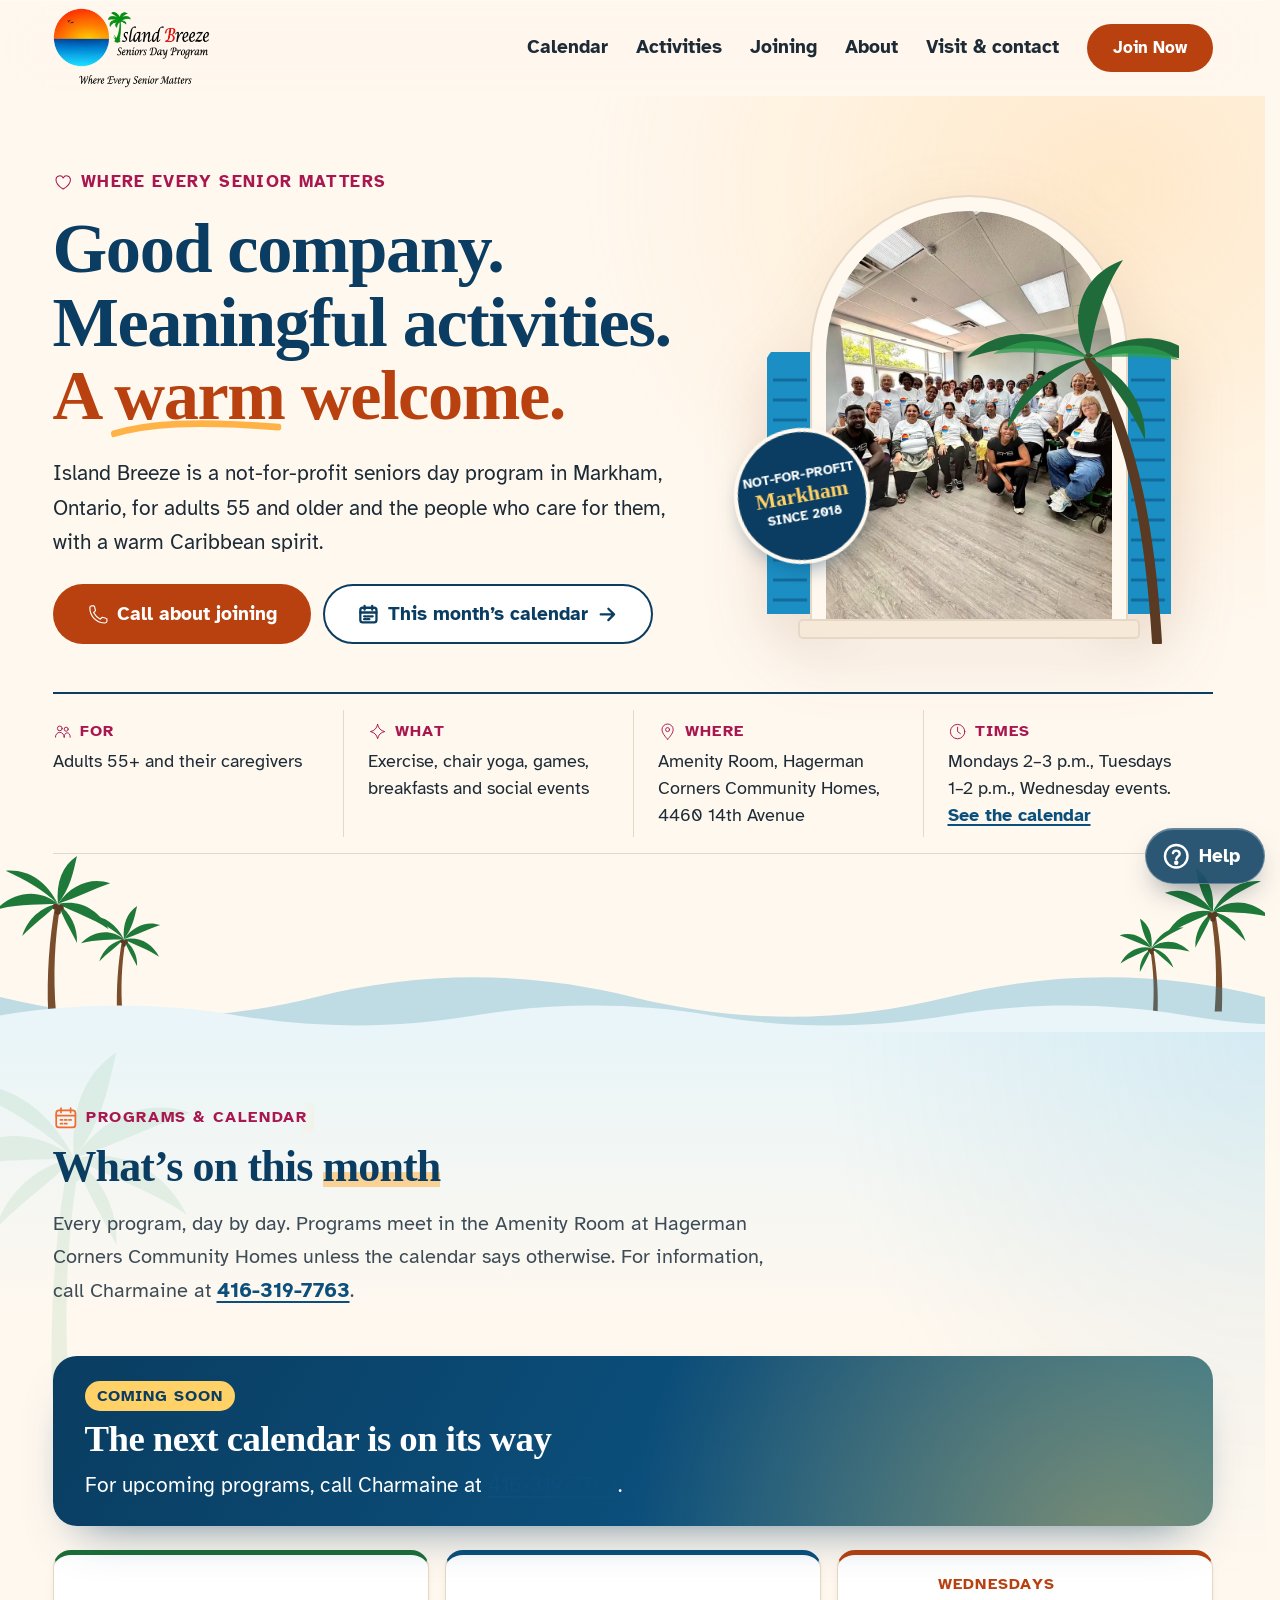
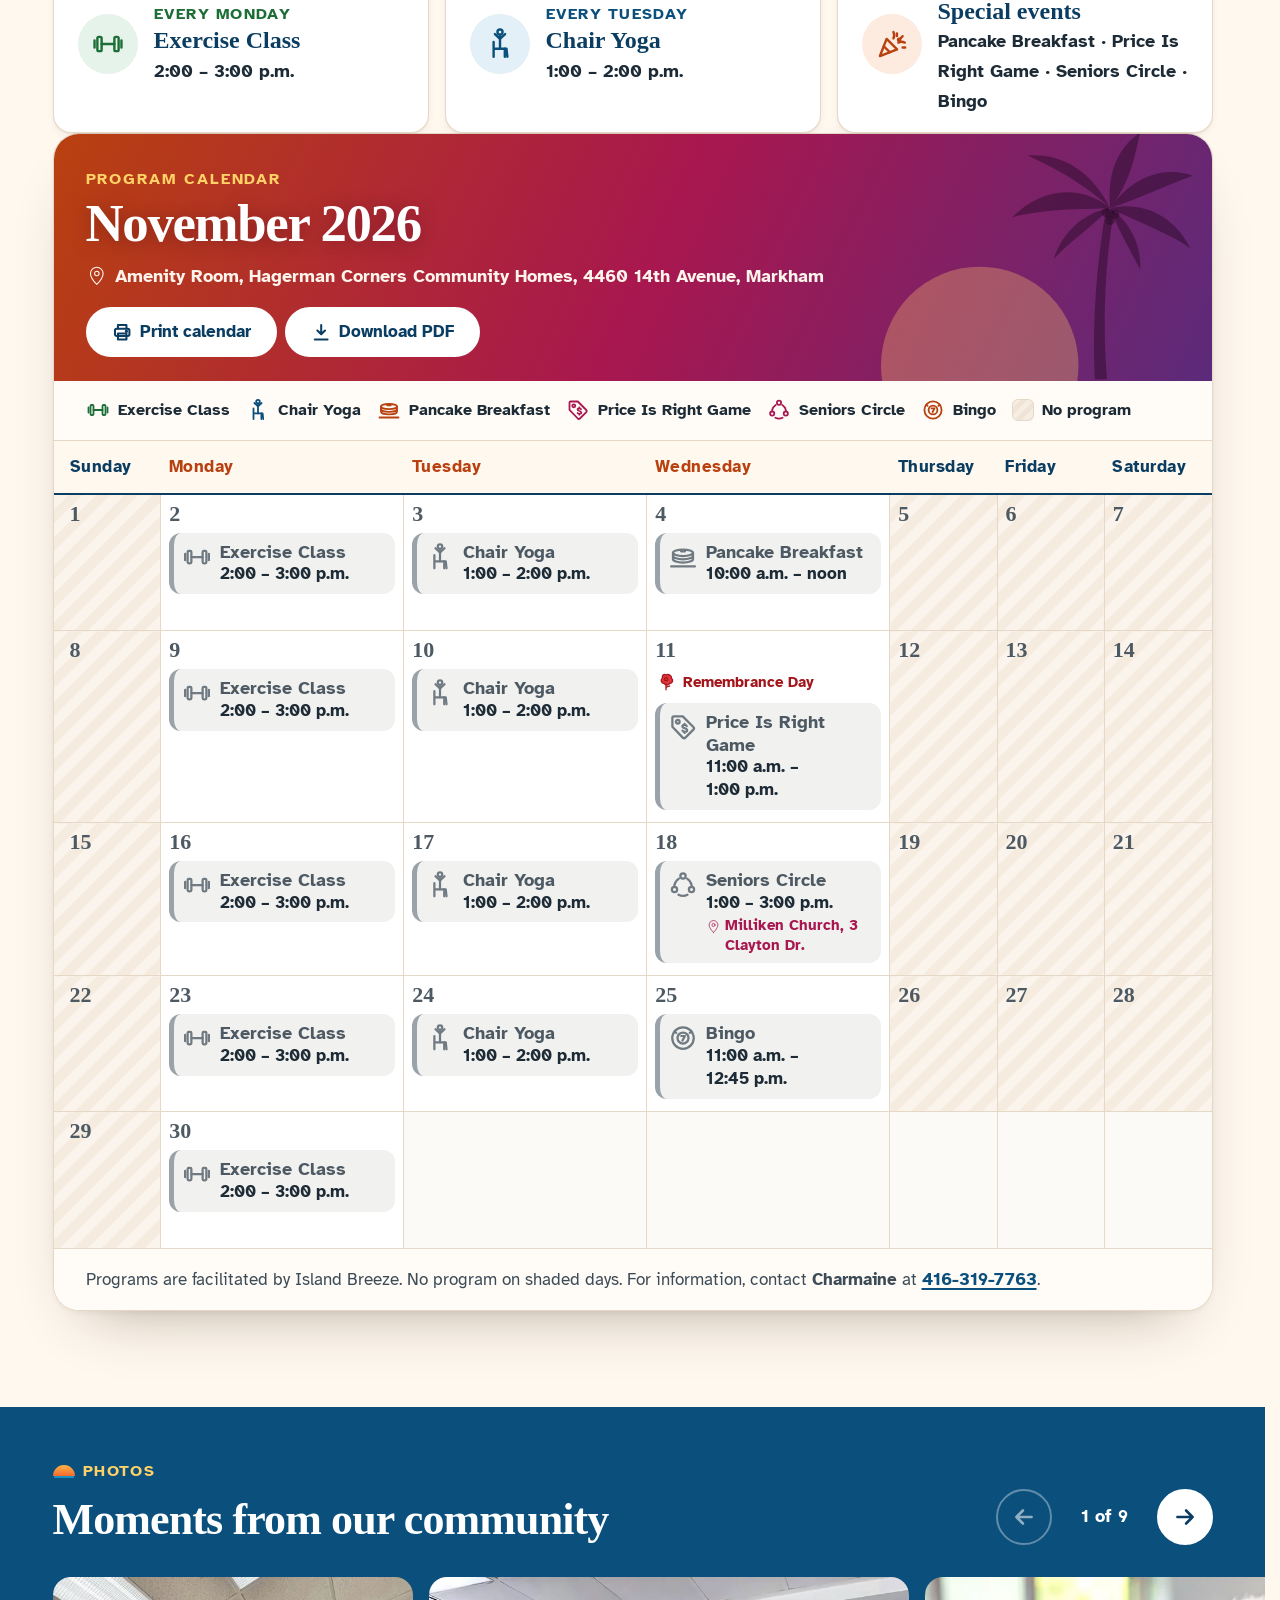
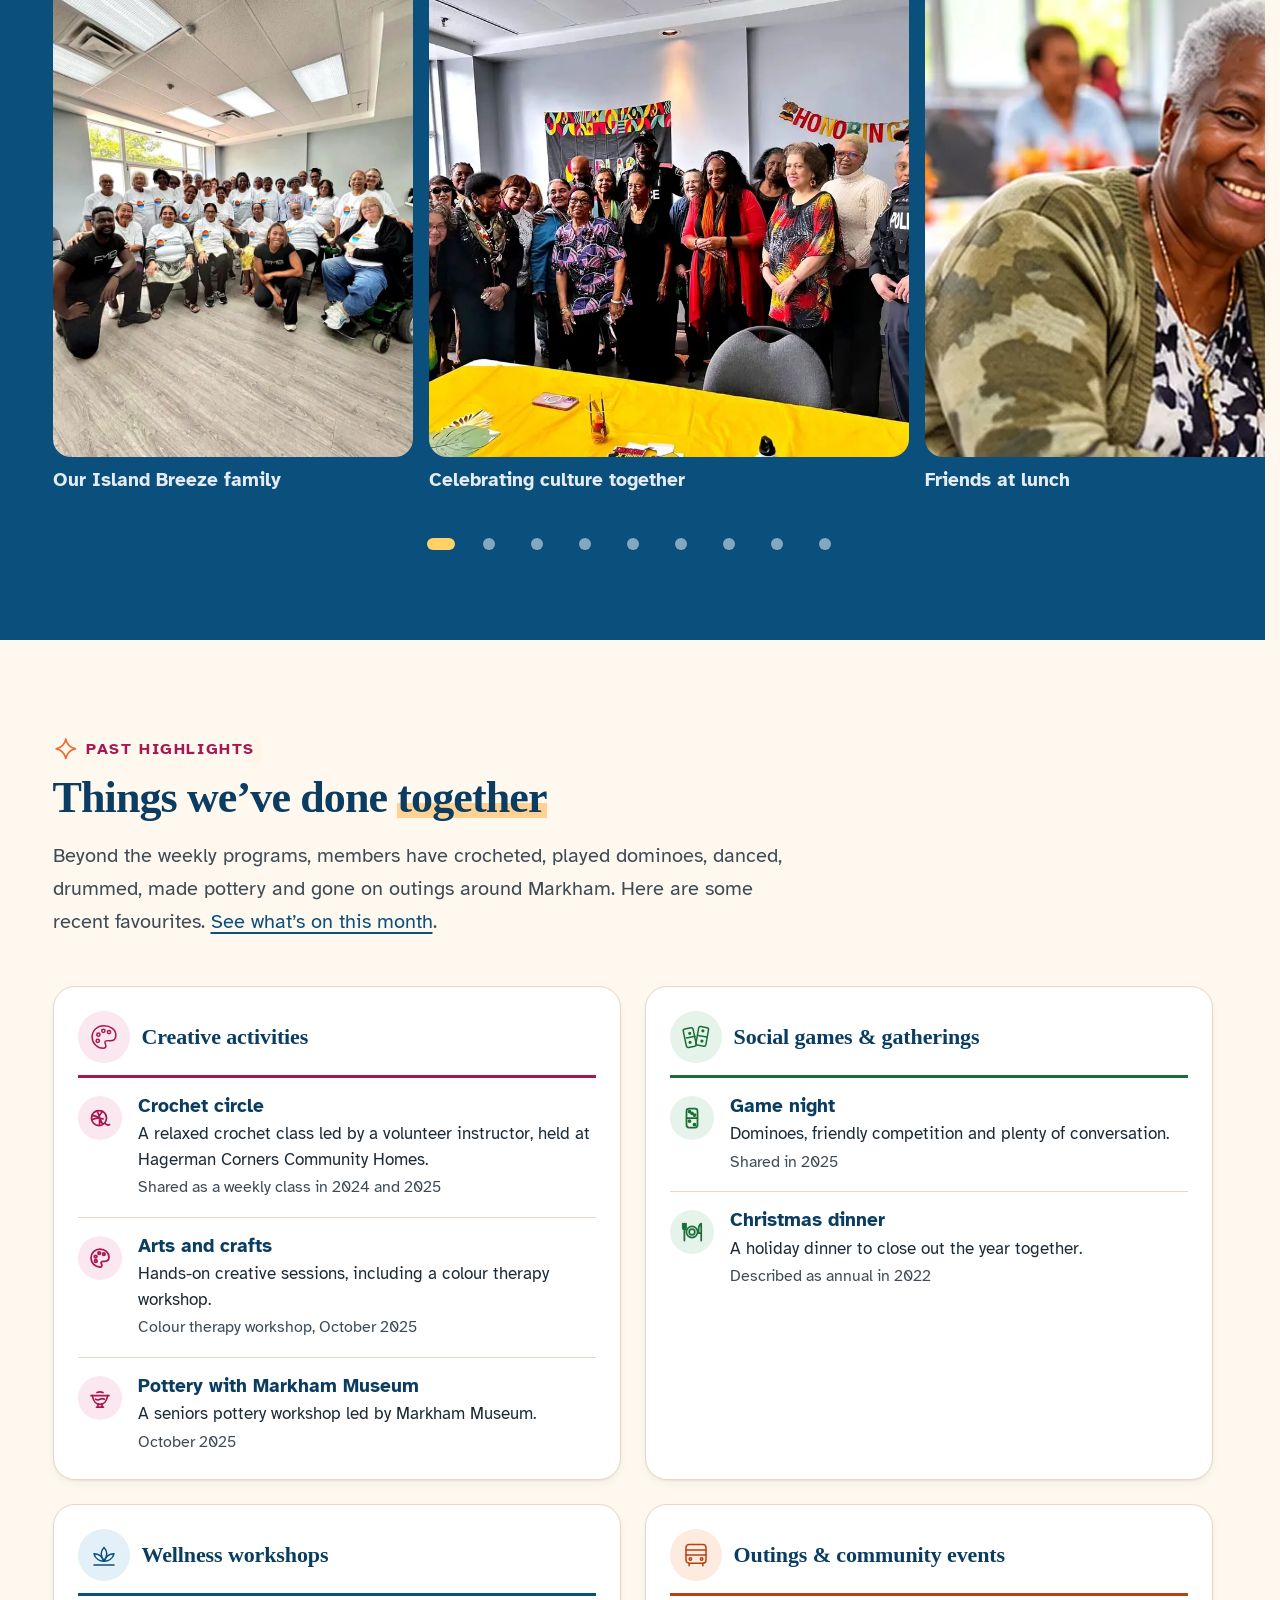
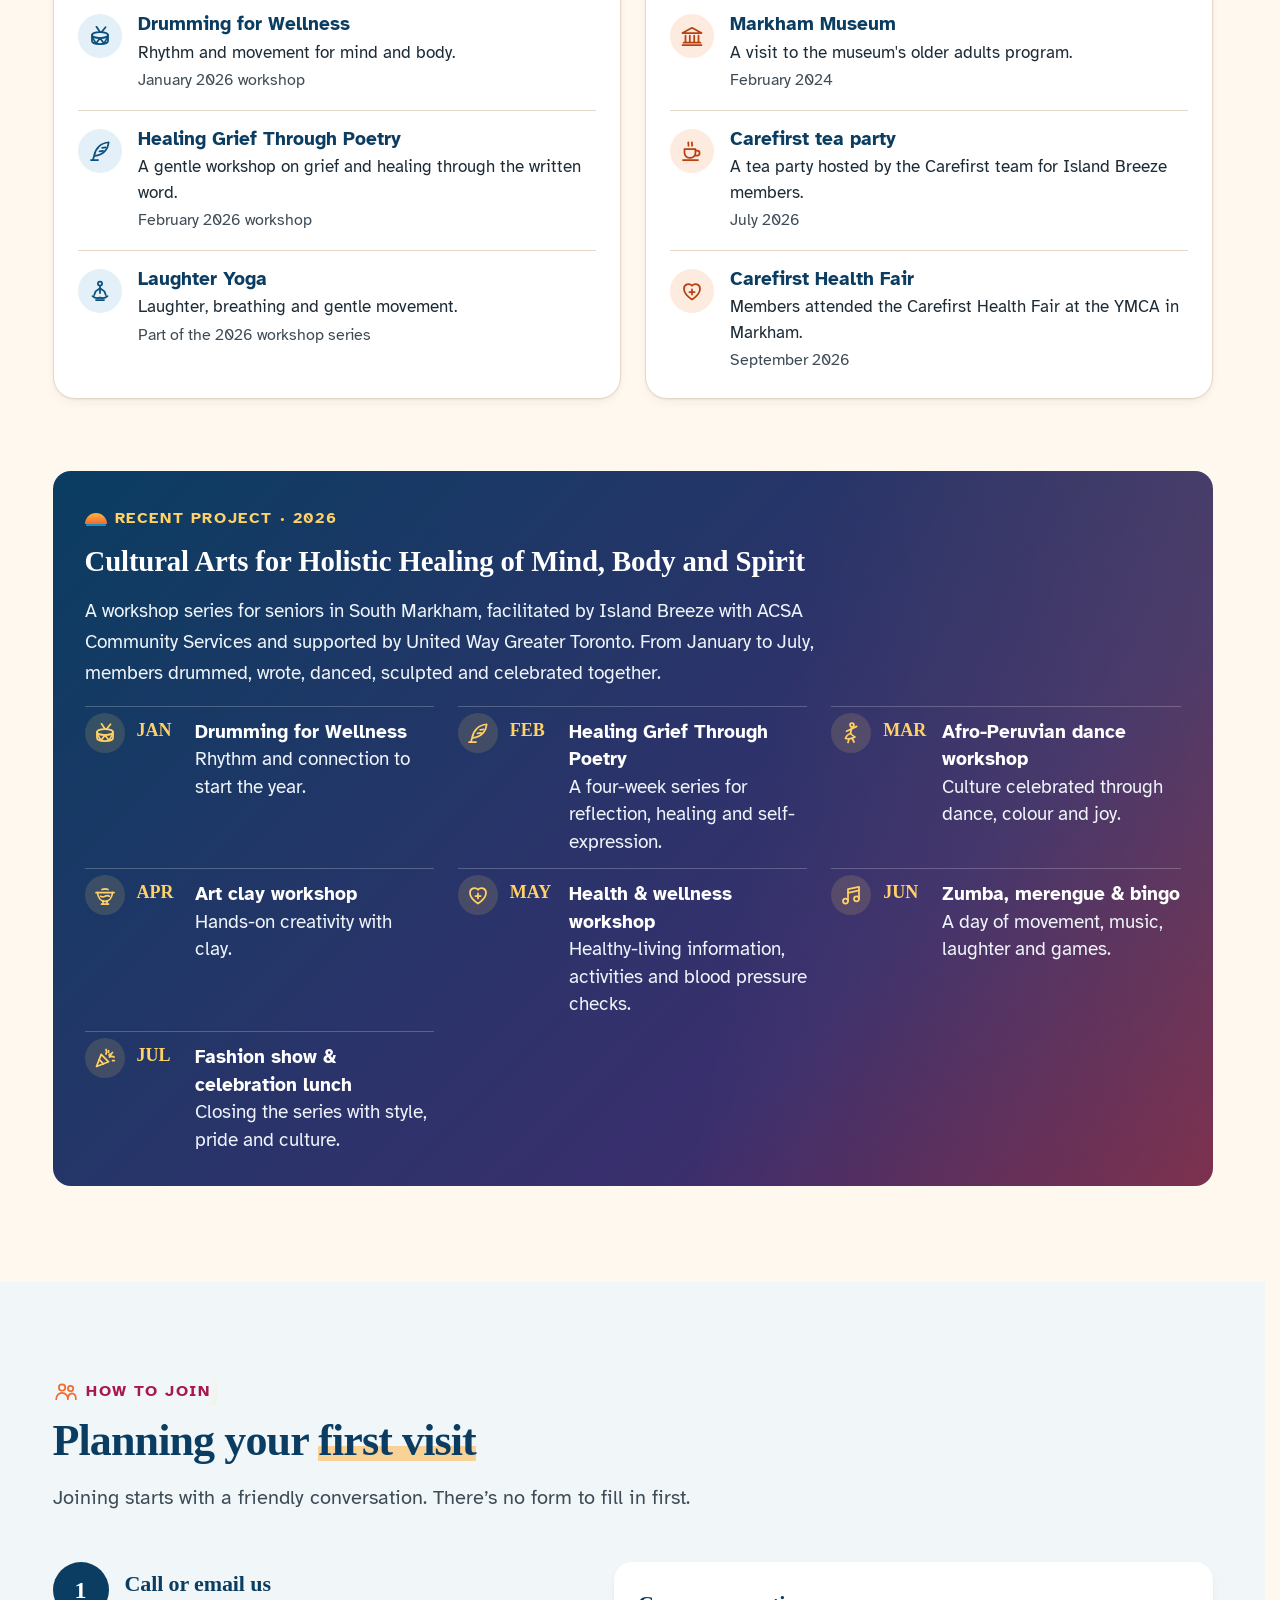
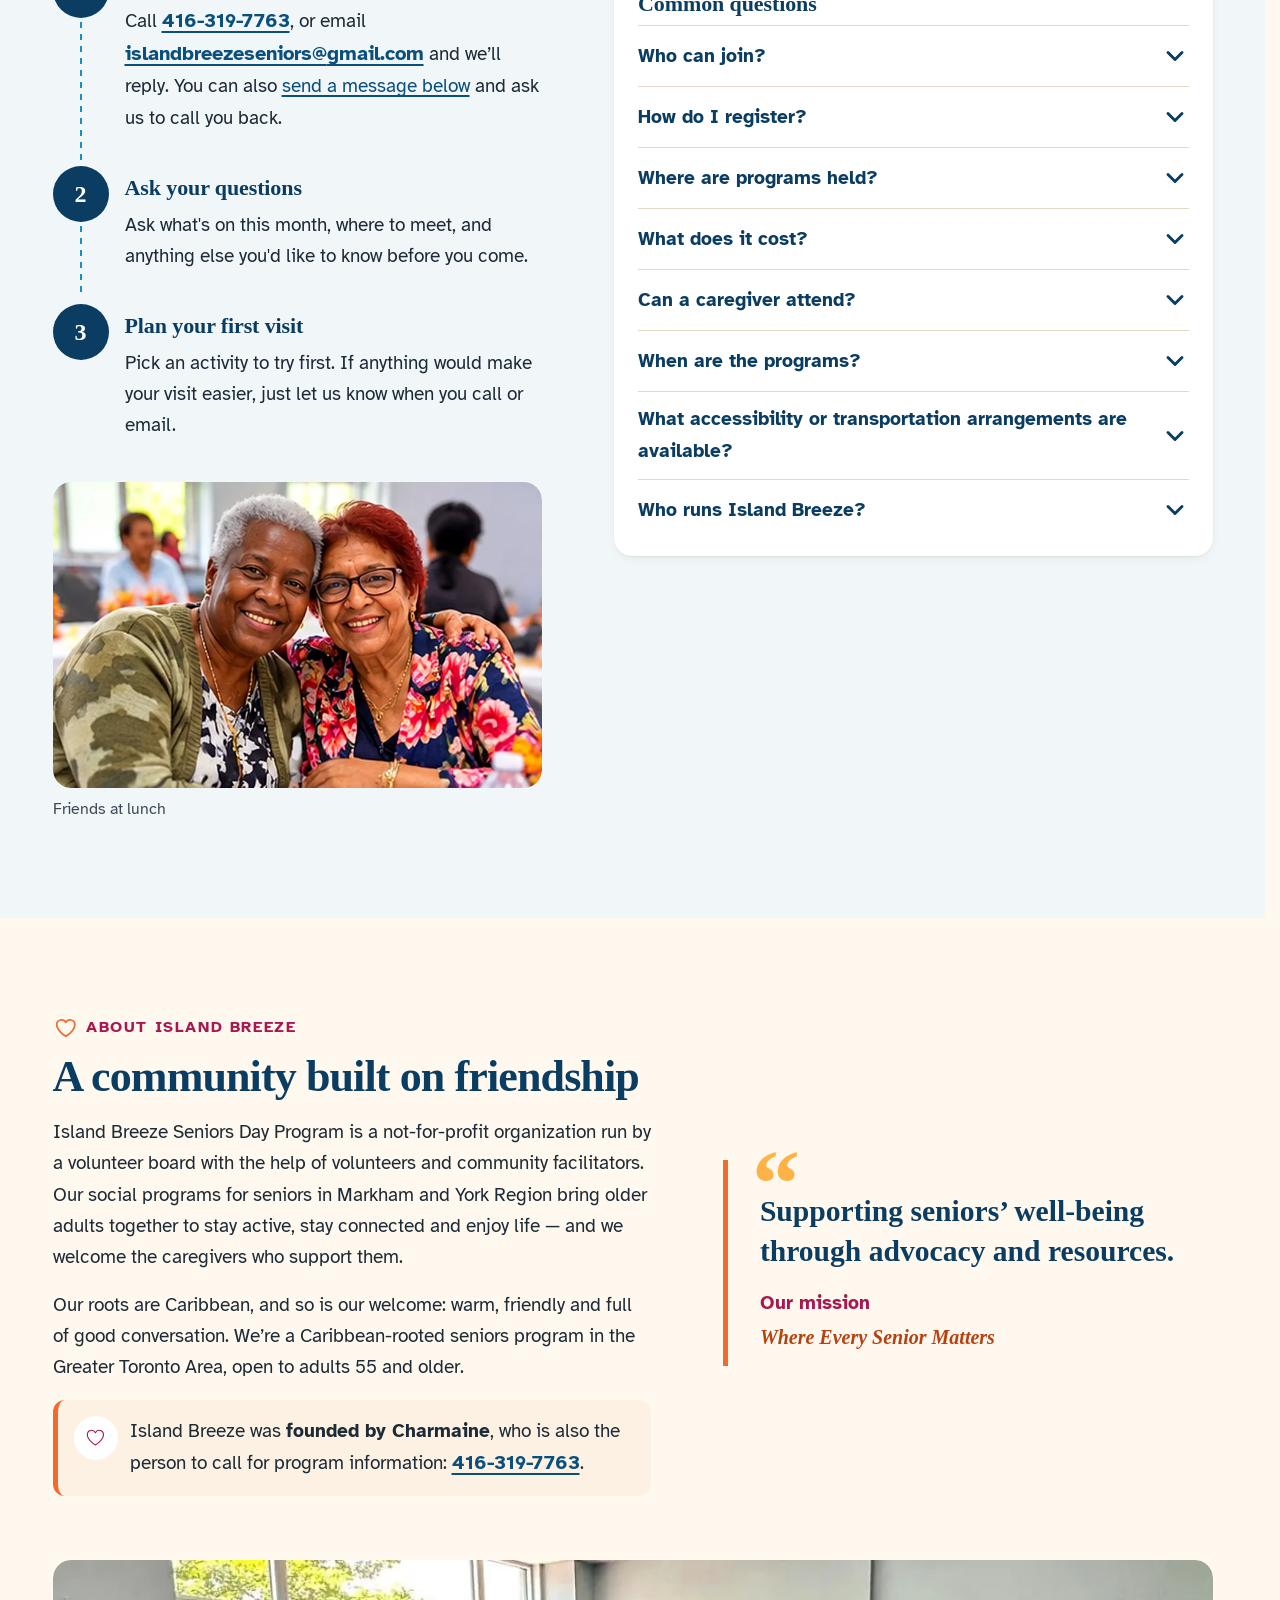
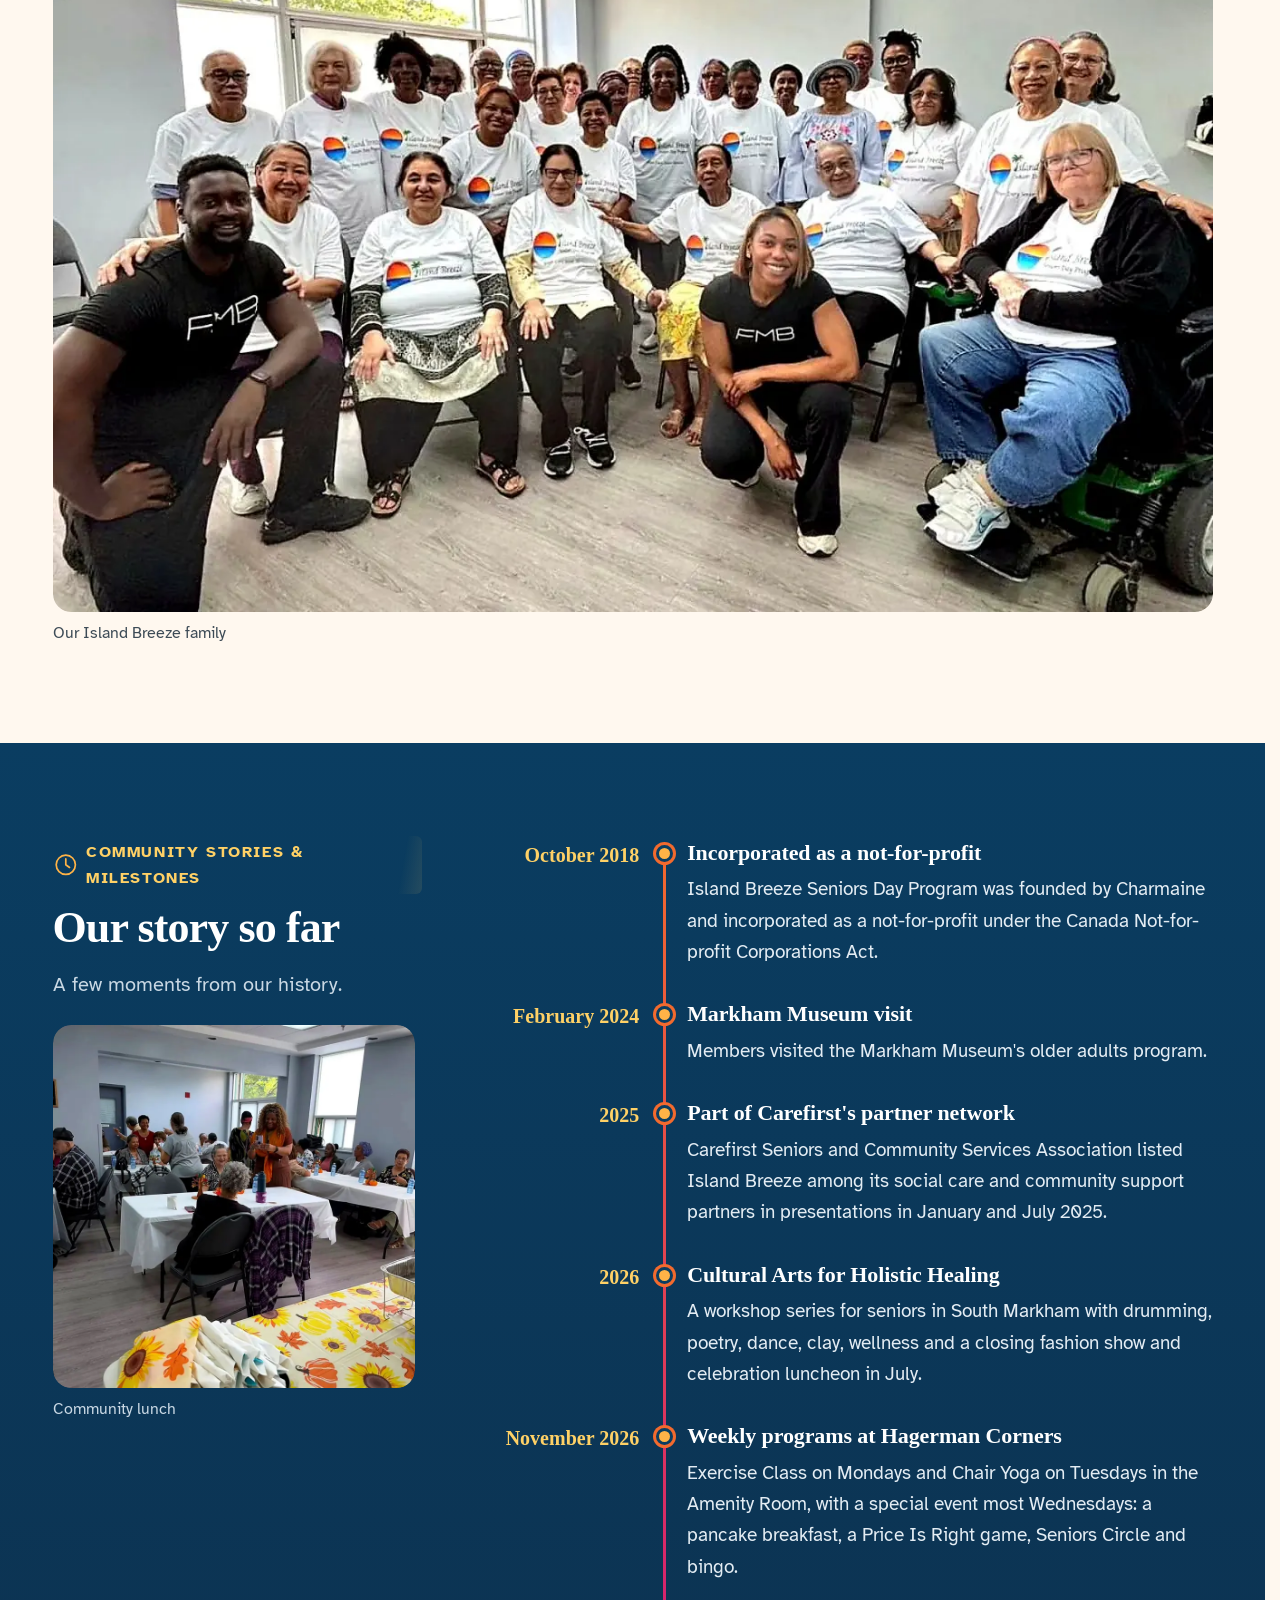
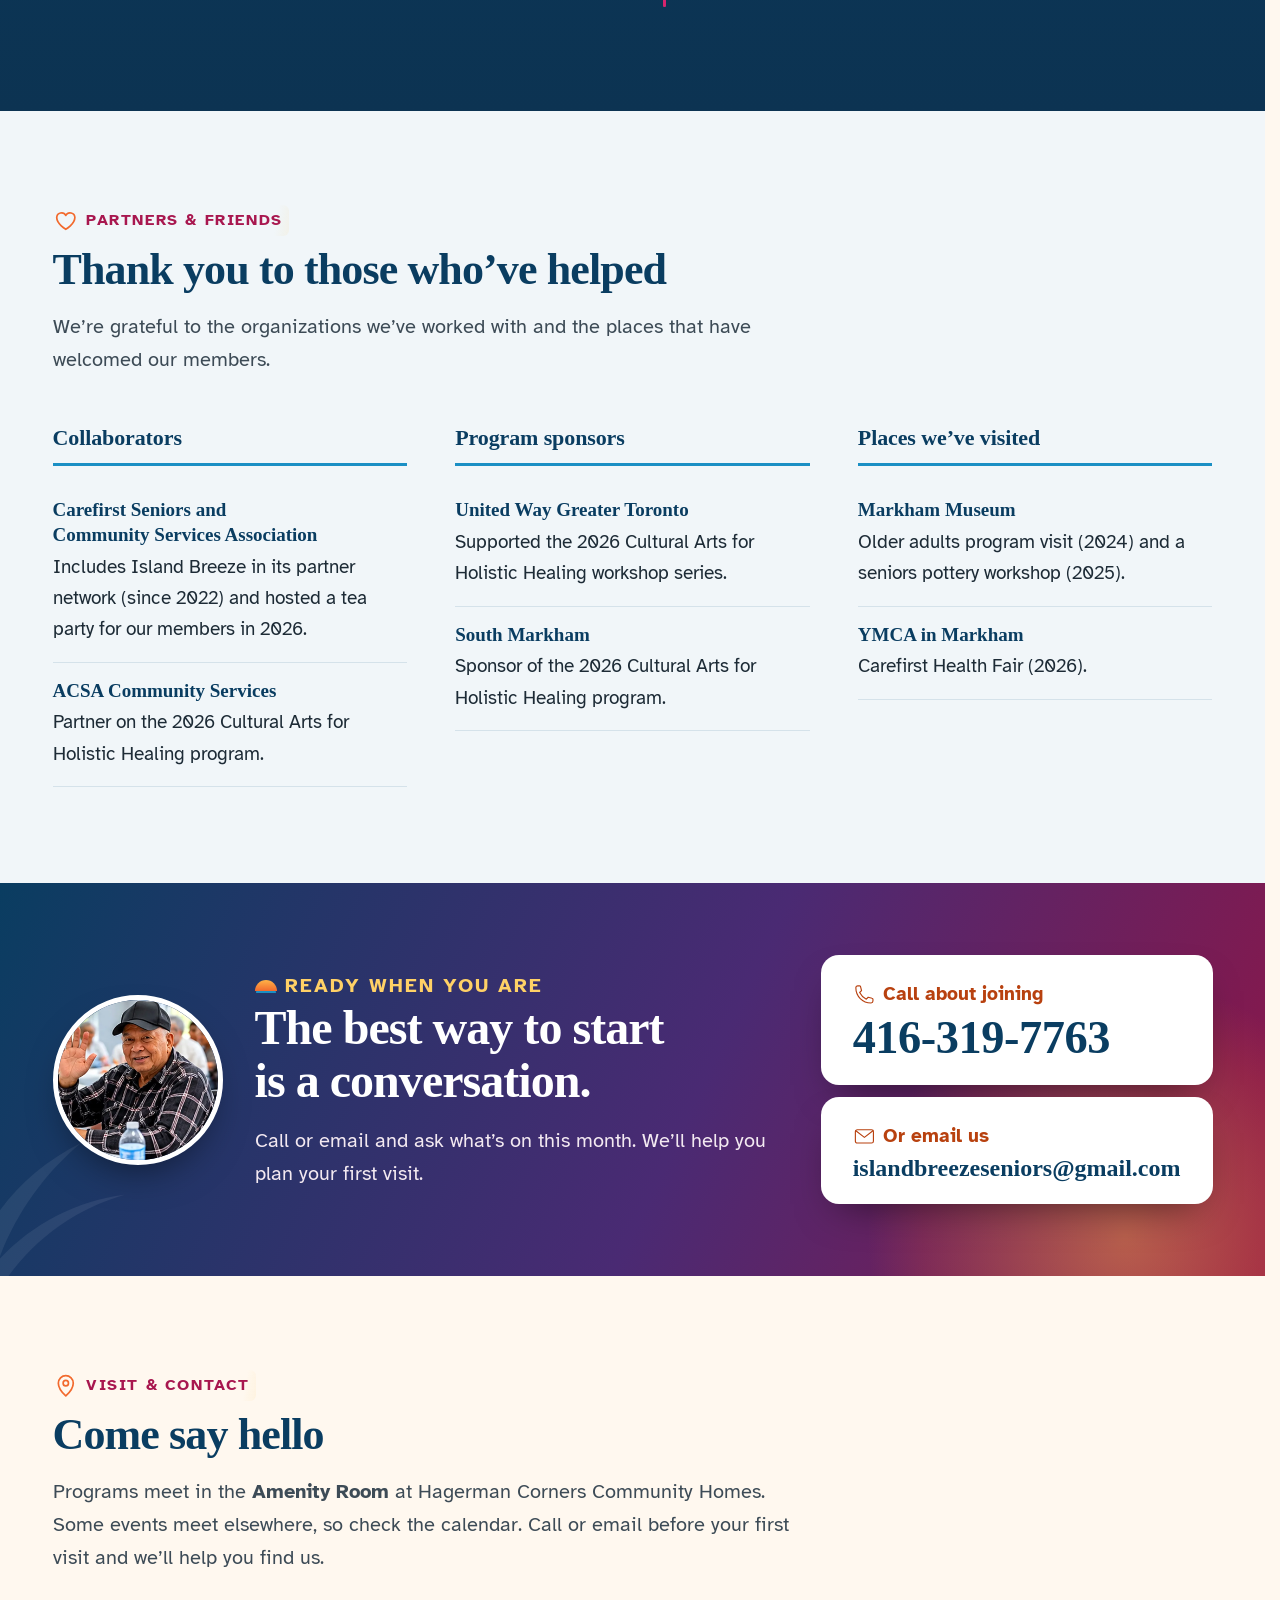
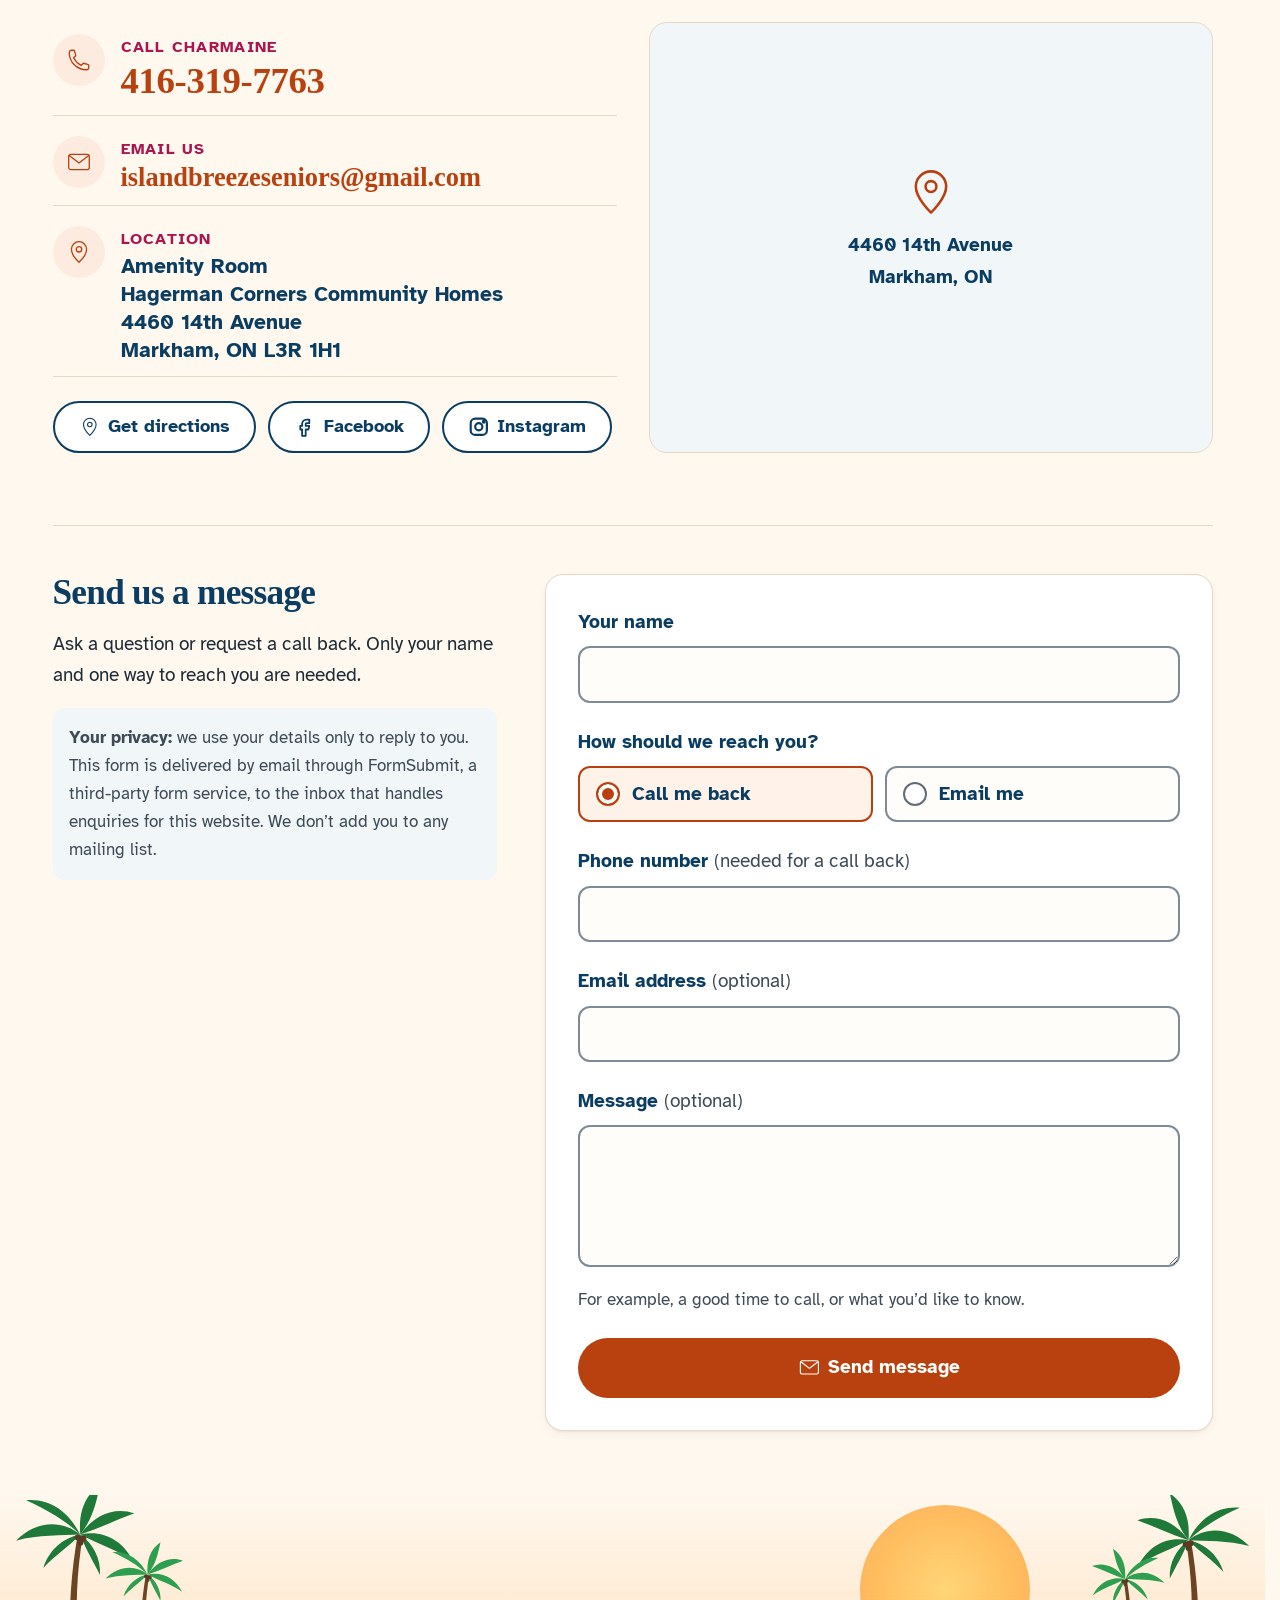
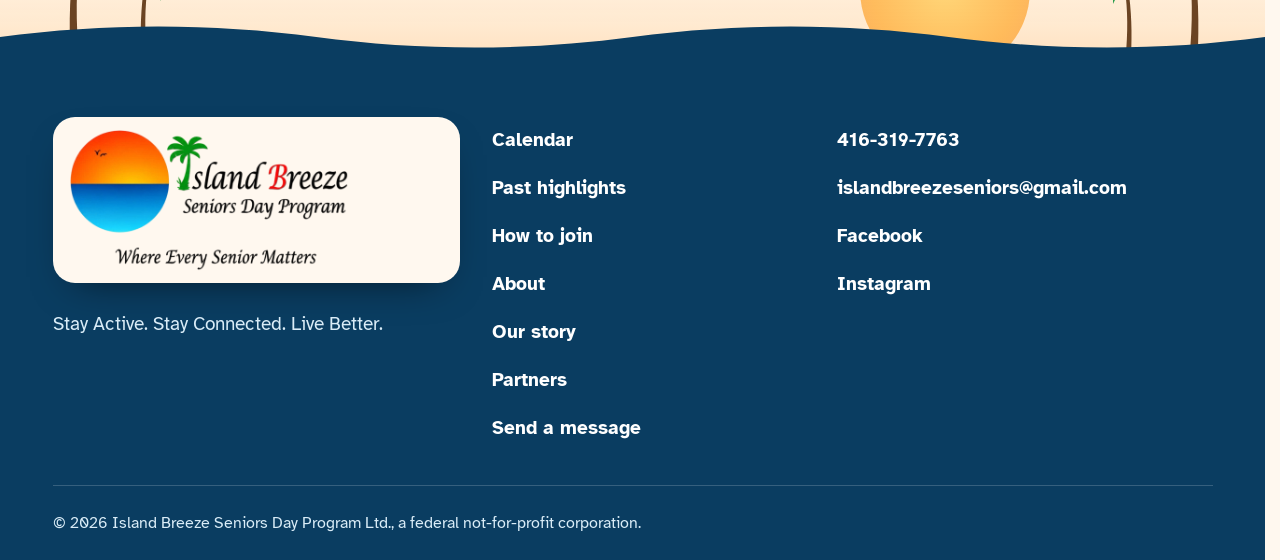
==== public/index.html @ d05e1c4d "Monthly calendar, exact logo, Caribbean palms and a much smarter Help assistant - Logo: use the orga" ====
<!doctype html>
<html lang="en-CA">
<head>
  <meta charset="utf-8">
  <meta name="viewport" content="width=device-width, initial-scale=1">
  <title>Island Breeze Seniors Day Program | Seniors Activities &amp; Calendar, Markham</title>
  <meta name="description" content="Caribbean-rooted, not-for-profit seniors day program in Markham, Ontario. Exercise class, chair yoga, bingo and social events for adults 55+ at Hagerman Corners. See this month&rsquo;s calendar or call 416-319-7763.">
  <meta name="theme-color" content="#0b4f7c">
  <!-- Switch every island-breeze-seniors.pages.dev URL below to https://islandbreezeseniors.ca/ when the domain moves -->
  <link rel="canonical" href="https://island-breeze-seniors.pages.dev/">
  <link rel="icon" href="favicon-32.png" type="image/png" sizes="32x32">
  <link rel="icon" href="icon-192.png" type="image/png" sizes="192x192">
  <link rel="apple-touch-icon" href="apple-touch-icon.png">
  <meta property="og:type" content="website">
  <meta property="og:site_name" content="Island Breeze Seniors Day Program">
  <meta property="og:locale" content="en_CA">
  <meta property="og:url" content="https://island-breeze-seniors.pages.dev/">
  <meta property="og:title" content="Island Breeze Seniors Day Program — Where Every Senior Matters">
  <meta property="og:description" content="Good company, meaningful activities and a warm Caribbean welcome for adults 55+ in Markham, Ontario. Exercise class, chair yoga, bingo and more every month.">
  <meta property="og:image" content="https://island-breeze-seniors.pages.dev/img/og-image.jpg">
  <meta property="og:image:width" content="1200">
  <meta property="og:image:height" content="630">
  <meta property="og:image:alt" content="Island Breeze members in a group photo beside the words Good company, meaningful activities, a warm welcome.">
  <meta name="twitter:card" content="summary_large_image">
  <meta name="twitter:title" content="Island Breeze Seniors Day Program — Where Every Senior Matters">
  <meta name="twitter:description" content="Good company, meaningful activities and a warm Caribbean welcome for adults 55+ in Markham, Ontario. Exercise class, chair yoga, bingo and more every month.">
  <meta name="twitter:image" content="https://island-breeze-seniors.pages.dev/img/og-image.jpg">
  <meta name="twitter:image:alt" content="Island Breeze members in a group photo beside the words Good company, meaningful activities, a warm welcome.">
  <script type="application/ld+json">
  {
    "@context": "https://schema.org",
    "@type": "NGO",
    "@id": "https://island-breeze-seniors.pages.dev/#org",
    "name": "Island Breeze Seniors Day Program",
    "legalName": "Island Breeze Seniors Day Program Ltd.",
    "slogan": "Where Every Senior Matters",
    "description": "A not-for-profit seniors day program in Markham, Ontario, offering creative, social and wellness activities and outings for adults 55 and older and their caregivers.",
    "url": "https://island-breeze-seniors.pages.dev/",
    "logo": "https://island-breeze-seniors.pages.dev/logo.png",
    "image": "https://island-breeze-seniors.pages.dev/img/og-image.jpg",
    "foundingDate": "2018-10-29",
    "founder": { "@type": "Person", "name": "Charmaine", "jobTitle": "Founder" },
    "telephone": "+1-416-319-7763",
    "email": "islandbreezeseniors@gmail.com",
    "address": {
      "@type": "PostalAddress",
      "streetAddress": "4460 14th Avenue",
      "addressLocality": "Markham",
      "addressRegion": "ON",
      "postalCode": "L3R 1H1",
      "addressCountry": "CA"
    },
    "geo": { "@type": "GeoCoordinates", "latitude": 43.8431, "longitude": -79.3071 },
    "location": { "@type": "Place", "name": "Amenity Room, Hagerman Corners Community Homes", "address": { "@type": "PostalAddress", "streetAddress": "4460 14th Avenue", "addressLocality": "Markham", "addressRegion": "ON", "addressCountry": "CA" } },
    "contactPoint": { "@type": "ContactPoint", "contactType": "Program information", "name": "Charmaine", "telephone": "+1-416-319-7763", "email": "islandbreezeseniors@gmail.com", "areaServed": "CA", "availableLanguage": "English" },
    "knowsAbout": ["Seniors programs", "Chair yoga", "Exercise classes for older adults", "Caribbean culture", "Social activities for seniors"],
    "areaServed": [
      { "@type": "City", "name": "Markham", "containedInPlace": { "@type": "AdministrativeArea", "name": "York Region" } },
      { "@type": "AdministrativeArea", "name": "York Region" }
    ],
    "sameAs": [
      "https://www.facebook.com/Islandbreezeseniors/",
      "https://www.instagram.com/islandbreezeseniors55/"
    ]
  }
  </script>
  <!-- @content:faq-schema -->
  <script type="application/ld+json">
  {
    "@context": "https://schema.org",
    "@type": "FAQPage",
    "mainEntity": [
      {
        "@type": "Question",
        "name": "Who can join?",
        "acceptedAnswer": {
          "@type": "Answer",
          "text": "Island Breeze describes its programs as serving adults aged 55 and older in Markham. If you're not sure whether a program is right for you or someone you care for, call 416-319-7763 or email islandbreezeseniors@gmail.com."
        }
      },
      {
        "@type": "Question",
        "name": "How do I register?",
        "acceptedAnswer": {
          "@type": "Answer",
          "text": "Call 416-319-7763 or email islandbreezeseniors@gmail.com and we'll talk you through it. You can also send us a message below and ask for a call back."
        }
      },
      {
        "@type": "Question",
        "name": "Where are programs held?",
        "acceptedAnswer": {
          "@type": "Answer",
          "text": "In the Amenity Room at Hagerman Corners Community Homes, 4460 14th Avenue, Markham. Some events meet elsewhere (for example, Seniors Circle on November 18 is at Milliken Church, 3 Clayton Drive), and the calendar always shows the location. Get directions (opens Google Maps in a new tab)."
        }
      },
      {
        "@type": "Question",
        "name": "What does it cost?",
        "acceptedAnswer": {
          "@type": "Answer",
          "text": "Costs can vary by activity. Call 416-319-7763 or email islandbreezeseniors@gmail.com to ask about the activity you're interested in."
        }
      },
      {
        "@type": "Question",
        "name": "Can a caregiver attend?",
        "acceptedAnswer": {
          "@type": "Answer",
          "text": "Our mission includes older adults and their caregivers in Markham. Call 416-319-7763 or email islandbreezeseniors@gmail.com to talk about coming together, so we can plan the visit with you."
        }
      },
      {
        "@type": "Question",
        "name": "When are the programs?",
        "acceptedAnswer": {
          "@type": "Answer",
          "text": "In November: Exercise Class every Monday (2–3 p.m.) and Chair Yoga every Tuesday (1–2 p.m.), plus a special event on Wednesdays. Every date and time is in this month’s calendar. Questions? Call Charmaine at 416-319-7763."
        }
      },
      {
        "@type": "Question",
        "name": "What accessibility or transportation arrangements are available?",
        "acceptedAnswer": {
          "@type": "Answer",
          "text": "Please call 416-319-7763 or email islandbreezeseniors@gmail.com before your visit so we can talk through access, mobility needs and how you'll get there."
        }
      },
      {
        "@type": "Question",
        "name": "Who runs Island Breeze?",
        "acceptedAnswer": {
          "@type": "Answer",
          "text": "Island Breeze was founded by Charmaine. It’s a not-for-profit run by a volunteer board, with the help of volunteers and community facilitators. For program information, call Charmaine at 416-319-7763 or email islandbreezeseniors@gmail.com."
        }
      }
    ]
  }
  </script>
  <!-- /@content:faq-schema -->
  <!-- @content:calendar-schema -->
  <script type="application/ld+json">
  {
    "@context": "https://schema.org",
    "@graph": [
      {
        "@type": "Event",
        "name": "Exercise Class — Island Breeze Seniors Day Program",
        "description": "A group exercise class to keep moving together. For adults 55+ in Markham. Contact Charmaine at 416-319-7763.",
        "startDate": "2026-11-02T14:00:00-05:00",
        "endDate": "2026-11-02T15:00:00-05:00",
        "eventStatus": "https://schema.org/EventScheduled",
        "eventAttendanceMode": "https://schema.org/OfflineEventAttendanceMode",
        "location": {
          "@type": "Place",
          "name": "Amenity Room, Hagerman Corners Community Homes",
          "address": {
            "@type": "PostalAddress",
            "streetAddress": "4460 14th Avenue",
            "addressLocality": "Markham",
            "addressRegion": "ON",
            "postalCode": "L3R 1H1",
            "addressCountry": "CA"
          }
        },
        "image": [
          "https://island-breeze-seniors.pages.dev/img/og-image.jpg"
        ],
        "organizer": {
          "@type": "NGO",
          "@id": "https://island-breeze-seniors.pages.dev/#org",
          "name": "Island Breeze Seniors Day Program",
          "url": "https://island-breeze-seniors.pages.dev/"
        },
        "audience": {
          "@type": "PeopleAudience",
          "suggestedMinAge": 55
        },
        "url": "https://island-breeze-seniors.pages.dev/#calendar"
      },
      {
        "@type": "Event",
        "name": "Chair Yoga — Island Breeze Seniors Day Program",
        "description": "Yoga done seated or with the support of a chair. For adults 55+ in Markham. Contact Charmaine at 416-319-7763.",
        "startDate": "2026-11-03T13:00:00-05:00",
        "endDate": "2026-11-03T14:00:00-05:00",
        "eventStatus": "https://schema.org/EventScheduled",
        "eventAttendanceMode": "https://schema.org/OfflineEventAttendanceMode",
        "location": {
          "@type": "Place",
          "name": "Amenity Room, Hagerman Corners Community Homes",
          "address": {
            "@type": "PostalAddress",
            "streetAddress": "4460 14th Avenue",
            "addressLocality": "Markham",
            "addressRegion": "ON",
            "postalCode": "L3R 1H1",
            "addressCountry": "CA"
          }
        },
        "image": [
          "https://island-breeze-seniors.pages.dev/img/og-image.jpg"
        ],
        "organizer": {
          "@type": "NGO",
          "@id": "https://island-breeze-seniors.pages.dev/#org",
          "name": "Island Breeze Seniors Day Program",
          "url": "https://island-breeze-seniors.pages.dev/"
        },
        "audience": {
          "@type": "PeopleAudience",
          "suggestedMinAge": 55
        },
        "url": "https://island-breeze-seniors.pages.dev/#calendar"
      },
      {
        "@type": "Event",
        "name": "Pancake Breakfast — Island Breeze Seniors Day Program",
        "description": "A pancake breakfast together. For adults 55+ in Markham. Contact Charmaine at 416-319-7763.",
        "startDate": "2026-11-04T10:00:00-05:00",
        "endDate": "2026-11-04T12:00:00-05:00",
        "eventStatus": "https://schema.org/EventScheduled",
        "eventAttendanceMode": "https://schema.org/OfflineEventAttendanceMode",
        "location": {
          "@type": "Place",
          "name": "Amenity Room, Hagerman Corners Community Homes",
          "address": {
            "@type": "PostalAddress",
            "streetAddress": "4460 14th Avenue",
            "addressLocality": "Markham",
            "addressRegion": "ON",
            "postalCode": "L3R 1H1",
            "addressCountry": "CA"
          }
        },
        "image": [
          "https://island-breeze-seniors.pages.dev/img/og-image.jpg"
        ],
        "organizer": {
          "@type": "NGO",
          "@id": "https://island-breeze-seniors.pages.dev/#org",
          "name": "Island Breeze Seniors Day Program",
          "url": "https://island-breeze-seniors.pages.dev/"
        },
        "audience": {
          "@type": "PeopleAudience",
          "suggestedMinAge": 55
        },
        "url": "https://island-breeze-seniors.pages.dev/#calendar"
      },
      {
        "@type": "Event",
        "name": "Exercise Class — Island Breeze Seniors Day Program",
        "description": "A group exercise class to keep moving together. For adults 55+ in Markham. Contact Charmaine at 416-319-7763.",
        "startDate": "2026-11-09T14:00:00-05:00",
        "endDate": "2026-11-09T15:00:00-05:00",
        "eventStatus": "https://schema.org/EventScheduled",
        "eventAttendanceMode": "https://schema.org/OfflineEventAttendanceMode",
        "location": {
          "@type": "Place",
          "name": "Amenity Room, Hagerman Corners Community Homes",
          "address": {
            "@type": "PostalAddress",
            "streetAddress": "4460 14th Avenue",
            "addressLocality": "Markham",
            "addressRegion": "ON",
            "postalCode": "L3R 1H1",
            "addressCountry": "CA"
          }
        },
        "image": [
          "https://island-breeze-seniors.pages.dev/img/og-image.jpg"
        ],
        "organizer": {
          "@type": "NGO",
          "@id": "https://island-breeze-seniors.pages.dev/#org",
          "name": "Island Breeze Seniors Day Program",
          "url": "https://island-breeze-seniors.pages.dev/"
        },
        "audience": {
          "@type": "PeopleAudience",
          "suggestedMinAge": 55
        },
        "url": "https://island-breeze-seniors.pages.dev/#calendar"
      },
      {
        "@type": "Event",
        "name": "Chair Yoga — Island Breeze Seniors Day Program",
        "description": "Yoga done seated or with the support of a chair. For adults 55+ in Markham. Contact Charmaine at 416-319-7763.",
        "startDate": "2026-11-10T13:00:00-05:00",
        "endDate": "2026-11-10T14:00:00-05:00",
        "eventStatus": "https://schema.org/EventScheduled",
        "eventAttendanceMode": "https://schema.org/OfflineEventAttendanceMode",
        "location": {
          "@type": "Place",
          "name": "Amenity Room, Hagerman Corners Community Homes",
          "address": {
            "@type": "PostalAddress",
            "streetAddress": "4460 14th Avenue",
            "addressLocality": "Markham",
            "addressRegion": "ON",
            "postalCode": "L3R 1H1",
            "addressCountry": "CA"
          }
        },
        "image": [
          "https://island-breeze-seniors.pages.dev/img/og-image.jpg"
        ],
        "organizer": {
          "@type": "NGO",
          "@id": "https://island-breeze-seniors.pages.dev/#org",
          "name": "Island Breeze Seniors Day Program",
          "url": "https://island-breeze-seniors.pages.dev/"
        },
        "audience": {
          "@type": "PeopleAudience",
          "suggestedMinAge": 55
        },
        "url": "https://island-breeze-seniors.pages.dev/#calendar"
      },
      {
        "@type": "Event",
        "name": "Price Is Right Game — Island Breeze Seniors Day Program",
        "description": "A price-guessing game in the style of the TV show. For adults 55+ in Markham. Contact Charmaine at 416-319-7763.",
        "startDate": "2026-11-11T11:00:00-05:00",
        "endDate": "2026-11-11T13:00:00-05:00",
        "eventStatus": "https://schema.org/EventScheduled",
        "eventAttendanceMode": "https://schema.org/OfflineEventAttendanceMode",
        "location": {
          "@type": "Place",
          "name": "Amenity Room, Hagerman Corners Community Homes",
          "address": {
            "@type": "PostalAddress",
            "streetAddress": "4460 14th Avenue",
            "addressLocality": "Markham",
            "addressRegion": "ON",
            "postalCode": "L3R 1H1",
            "addressCountry": "CA"
          }
        },
        "image": [
          "https://island-breeze-seniors.pages.dev/img/og-image.jpg"
        ],
        "organizer": {
          "@type": "NGO",
          "@id": "https://island-breeze-seniors.pages.dev/#org",
          "name": "Island Breeze Seniors Day Program",
          "url": "https://island-breeze-seniors.pages.dev/"
        },
        "audience": {
          "@type": "PeopleAudience",
          "suggestedMinAge": 55
        },
        "url": "https://island-breeze-seniors.pages.dev/#calendar"
      },
      {
        "@type": "Event",
        "name": "Exercise Class — Island Breeze Seniors Day Program",
        "description": "A group exercise class to keep moving together. For adults 55+ in Markham. Contact Charmaine at 416-319-7763.",
        "startDate": "2026-11-16T14:00:00-05:00",
        "endDate": "2026-11-16T15:00:00-05:00",
        "eventStatus": "https://schema.org/EventScheduled",
        "eventAttendanceMode": "https://schema.org/OfflineEventAttendanceMode",
        "location": {
          "@type": "Place",
          "name": "Amenity Room, Hagerman Corners Community Homes",
          "address": {
            "@type": "PostalAddress",
            "streetAddress": "4460 14th Avenue",
            "addressLocality": "Markham",
            "addressRegion": "ON",
            "postalCode": "L3R 1H1",
            "addressCountry": "CA"
          }
        },
        "image": [
          "https://island-breeze-seniors.pages.dev/img/og-image.jpg"
        ],
        "organizer": {
          "@type": "NGO",
          "@id": "https://island-breeze-seniors.pages.dev/#org",
          "name": "Island Breeze Seniors Day Program",
          "url": "https://island-breeze-seniors.pages.dev/"
        },
        "audience": {
          "@type": "PeopleAudience",
          "suggestedMinAge": 55
        },
        "url": "https://island-breeze-seniors.pages.dev/#calendar"
      },
      {
        "@type": "Event",
        "name": "Chair Yoga — Island Breeze Seniors Day Program",
        "description": "Yoga done seated or with the support of a chair. For adults 55+ in Markham. Contact Charmaine at 416-319-7763.",
        "startDate": "2026-11-17T13:00:00-05:00",
        "endDate": "2026-11-17T14:00:00-05:00",
        "eventStatus": "https://schema.org/EventScheduled",
        "eventAttendanceMode": "https://schema.org/OfflineEventAttendanceMode",
        "location": {
          "@type": "Place",
          "name": "Amenity Room, Hagerman Corners Community Homes",
          "address": {
            "@type": "PostalAddress",
            "streetAddress": "4460 14th Avenue",
            "addressLocality": "Markham",
            "addressRegion": "ON",
            "postalCode": "L3R 1H1",
            "addressCountry": "CA"
          }
        },
        "image": [
          "https://island-breeze-seniors.pages.dev/img/og-image.jpg"
        ],
        "organizer": {
          "@type": "NGO",
          "@id": "https://island-breeze-seniors.pages.dev/#org",
          "name": "Island Breeze Seniors Day Program",
          "url": "https://island-breeze-seniors.pages.dev/"
        },
        "audience": {
          "@type": "PeopleAudience",
          "suggestedMinAge": 55
        },
        "url": "https://island-breeze-seniors.pages.dev/#calendar"
      },
      {
        "@type": "Event",
        "name": "Seniors Circle — Island Breeze Seniors Day Program",
        "description": "A Seniors Circle gathering. Note the different location: Milliken Church. For adults 55+ in Markham. Contact Charmaine at 416-319-7763.",
        "startDate": "2026-11-18T13:00:00-05:00",
        "endDate": "2026-11-18T15:00:00-05:00",
        "eventStatus": "https://schema.org/EventScheduled",
        "eventAttendanceMode": "https://schema.org/OfflineEventAttendanceMode",
        "location": {
          "@type": "Place",
          "name": "Milliken Church",
          "address": {
            "@type": "PostalAddress",
            "streetAddress": "3 Clayton Drive",
            "addressLocality": "Markham",
            "addressRegion": "ON",
            "addressCountry": "CA"
          }
        },
        "image": [
          "https://island-breeze-seniors.pages.dev/img/og-image.jpg"
        ],
        "organizer": {
          "@type": "NGO",
          "@id": "https://island-breeze-seniors.pages.dev/#org",
          "name": "Island Breeze Seniors Day Program",
          "url": "https://island-breeze-seniors.pages.dev/"
        },
        "audience": {
          "@type": "PeopleAudience",
          "suggestedMinAge": 55
        },
        "url": "https://island-breeze-seniors.pages.dev/#calendar"
      },
      {
        "@type": "Event",
        "name": "Exercise Class — Island Breeze Seniors Day Program",
        "description": "A group exercise class to keep moving together. For adults 55+ in Markham. Contact Charmaine at 416-319-7763.",
        "startDate": "2026-11-23T14:00:00-05:00",
        "endDate": "2026-11-23T15:00:00-05:00",
        "eventStatus": "https://schema.org/EventScheduled",
        "eventAttendanceMode": "https://schema.org/OfflineEventAttendanceMode",
        "location": {
          "@type": "Place",
          "name": "Amenity Room, Hagerman Corners Community Homes",
          "address": {
            "@type": "PostalAddress",
            "streetAddress": "4460 14th Avenue",
            "addressLocality": "Markham",
            "addressRegion": "ON",
            "postalCode": "L3R 1H1",
            "addressCountry": "CA"
          }
        },
        "image": [
          "https://island-breeze-seniors.pages.dev/img/og-image.jpg"
        ],
        "organizer": {
          "@type": "NGO",
          "@id": "https://island-breeze-seniors.pages.dev/#org",
          "name": "Island Breeze Seniors Day Program",
          "url": "https://island-breeze-seniors.pages.dev/"
        },
        "audience": {
          "@type": "PeopleAudience",
          "suggestedMinAge": 55
        },
        "url": "https://island-breeze-seniors.pages.dev/#calendar"
      },
      {
        "@type": "Event",
        "name": "Chair Yoga — Island Breeze Seniors Day Program",
        "description": "Yoga done seated or with the support of a chair. For adults 55+ in Markham. Contact Charmaine at 416-319-7763.",
        "startDate": "2026-11-24T13:00:00-05:00",
        "endDate": "2026-11-24T14:00:00-05:00",
        "eventStatus": "https://schema.org/EventScheduled",
        "eventAttendanceMode": "https://schema.org/OfflineEventAttendanceMode",
        "location": {
          "@type": "Place",
          "name": "Amenity Room, Hagerman Corners Community Homes",
          "address": {
            "@type": "PostalAddress",
            "streetAddress": "4460 14th Avenue",
            "addressLocality": "Markham",
            "addressRegion": "ON",
            "postalCode": "L3R 1H1",
            "addressCountry": "CA"
          }
        },
        "image": [
          "https://island-breeze-seniors.pages.dev/img/og-image.jpg"
        ],
        "organizer": {
          "@type": "NGO",
          "@id": "https://island-breeze-seniors.pages.dev/#org",
          "name": "Island Breeze Seniors Day Program",
          "url": "https://island-breeze-seniors.pages.dev/"
        },
        "audience": {
          "@type": "PeopleAudience",
          "suggestedMinAge": 55
        },
        "url": "https://island-breeze-seniors.pages.dev/#calendar"
      },
      {
        "@type": "Event",
        "name": "Bingo — Island Breeze Seniors Day Program",
        "description": "Bingo with friends. For adults 55+ in Markham. Contact Charmaine at 416-319-7763.",
        "startDate": "2026-11-25T11:00:00-05:00",
        "endDate": "2026-11-25T12:45:00-05:00",
        "eventStatus": "https://schema.org/EventScheduled",
        "eventAttendanceMode": "https://schema.org/OfflineEventAttendanceMode",
        "location": {
          "@type": "Place",
          "name": "Amenity Room, Hagerman Corners Community Homes",
          "address": {
            "@type": "PostalAddress",
            "streetAddress": "4460 14th Avenue",
            "addressLocality": "Markham",
            "addressRegion": "ON",
            "postalCode": "L3R 1H1",
            "addressCountry": "CA"
          }
        },
        "image": [
          "https://island-breeze-seniors.pages.dev/img/og-image.jpg"
        ],
        "organizer": {
          "@type": "NGO",
          "@id": "https://island-breeze-seniors.pages.dev/#org",
          "name": "Island Breeze Seniors Day Program",
          "url": "https://island-breeze-seniors.pages.dev/"
        },
        "audience": {
          "@type": "PeopleAudience",
          "suggestedMinAge": 55
        },
        "url": "https://island-breeze-seniors.pages.dev/#calendar"
      },
      {
        "@type": "Event",
        "name": "Exercise Class — Island Breeze Seniors Day Program",
        "description": "A group exercise class to keep moving together. For adults 55+ in Markham. Contact Charmaine at 416-319-7763.",
        "startDate": "2026-11-30T14:00:00-05:00",
        "endDate": "2026-11-30T15:00:00-05:00",
        "eventStatus": "https://schema.org/EventScheduled",
        "eventAttendanceMode": "https://schema.org/OfflineEventAttendanceMode",
        "location": {
          "@type": "Place",
          "name": "Amenity Room, Hagerman Corners Community Homes",
          "address": {
            "@type": "PostalAddress",
            "streetAddress": "4460 14th Avenue",
            "addressLocality": "Markham",
            "addressRegion": "ON",
            "postalCode": "L3R 1H1",
            "addressCountry": "CA"
          }
        },
        "image": [
          "https://island-breeze-seniors.pages.dev/img/og-image.jpg"
        ],
        "organizer": {
          "@type": "NGO",
          "@id": "https://island-breeze-seniors.pages.dev/#org",
          "name": "Island Breeze Seniors Day Program",
          "url": "https://island-breeze-seniors.pages.dev/"
        },
        "audience": {
          "@type": "PeopleAudience",
          "suggestedMinAge": 55
        },
        "url": "https://island-breeze-seniors.pages.dev/#calendar"
      }
    ]
  }
  </script>
  <!-- /@content:calendar-schema -->
  <link rel="preload" href="fonts/atkinson-hyperlegible-400.woff2" as="font" type="font/woff2" crossorigin>
  <link rel="preload" href="fonts/fraunces-800.woff2" as="font" type="font/woff2" crossorigin>
  <link rel="preload" href="logo-400.webp" as="image" type="image/webp">
  <link rel="stylesheet" href="styles.css">
  <script>document.documentElement.classList.add('js')</script>
  <script src="main.js" defer></script>
</head>
<body>
  <a class="skip" href="#main">Skip to main content</a>

  <svg width="0" height="0" style="position:absolute" aria-hidden="true" focusable="false">
    <defs>
      <symbol id="i-yarn" viewBox="0 0 48 48"><circle cx="21" cy="27" r="14"/><path d="M9 22c7-1 16 3 22 12M12 34c5-6 14-9 22-7M16 15c6 4 10 12 10 25M30 16c-4 4-6 10-6 16"/><path d="M33 17 44 6"/></symbol>
      <symbol id="i-dominoes" viewBox="0 0 48 48"><rect x="6" y="10" width="16" height="30" rx="3" transform="rotate(-12 14 25)"/><rect x="26" y="8" width="16" height="30" rx="3" transform="rotate(10 34 23)"/><path d="M8.8 25.6 22.6 22.7M27.5 21.6l13.8 2.4"/><circle cx="14" cy="18" r="1.4" fill="currentColor"/><circle cx="14.5" cy="32.5" r="1.4" fill="currentColor"/><circle cx="35" cy="14" r="1.4" fill="currentColor"/><circle cx="33.5" cy="30.5" r="1.4" fill="currentColor"/></symbol>
      <symbol id="i-palette" viewBox="0 0 48 48"><path d="M24 6C13 6 5 14 5 24s8 18 18 18c3 0 4-2 4-4 0-3-3-4-1-7 1.5-2 5-1 8-1 6 0 9-4 9-9C43 12 34 6 24 6Z"/><circle cx="15" cy="20" r="2.6"/><circle cx="23" cy="14" r="2.6"/><circle cx="32" cy="16" r="2.6"/><circle cx="14" cy="30" r="2.6"/></symbol>
      <symbol id="i-lotus" viewBox="0 0 48 48"><path d="M24 12c5 5 6 13 0 22-6-9-5-17 0-22Z"/><path d="M24 34c-7 0-14-4-16-12 7 0 13 4 16 12ZM24 34c7 0 14-4 16-12-7 0-13 4-16 12Z"/><path d="M8 40h32"/></symbol>
      <symbol id="i-bus" viewBox="0 0 48 48"><rect x="8" y="7" width="32" height="30" rx="5"/><path d="M8 24h32M8 16h32"/><circle cx="15" cy="30.5" r="2"/><circle cx="33" cy="30.5" r="2"/><path d="M13 37v4M35 37v4"/></symbol>
      <symbol id="i-people" viewBox="0 0 48 48"><circle cx="17" cy="16" r="6"/><circle cx="33" cy="18" r="5"/><path d="M6 38c0-7 5-12 11-12s11 5 11 12M28 38c0-6 2-10 7-11 5 0 8 4 8 11"/></symbol>
      <symbol id="i-heart" viewBox="0 0 48 48"><path d="M24 40S7 30 7 18a9 9 0 0 1 17-4 9 9 0 0 1 17 4c0 12-17 22-17 22Z"/></symbol>
      <symbol id="i-phone" viewBox="0 0 48 48"><path d="M14 6h-4a4 4 0 0 0-4 4c0 18 14 32 32 32a4 4 0 0 0 4-4v-4a2 2 0 0 0-2-2l-8-2-4 4c-6-3-11-8-14-14l4-4-2-8a2 2 0 0 0-2-2Z"/></symbol>
      <symbol id="i-mail" viewBox="0 0 48 48"><rect x="5" y="10" width="38" height="28" rx="4"/><path d="m6 12 18 14 18-14"/></symbol>
      <symbol id="i-pin" viewBox="0 0 48 48"><path d="M24 43s14-13 14-24a14 14 0 0 0-28 0c0 11 14 24 14 24Z"/><circle cx="24" cy="19" r="5"/></symbol>
      <symbol id="i-clock" viewBox="0 0 48 48"><circle cx="24" cy="24" r="18"/><path d="M24 13v11l7 5"/></symbol>
      <symbol id="i-sparkle" viewBox="0 0 48 48"><path d="M24 6c2 10 8 16 18 18-10 2-16 8-18 18-2-10-8-16-18-18 10-2 16-8 18-18Z"/></symbol>
      <symbol id="i-arrow" viewBox="0 0 24 24"><path d="M5 12h14M13 6l6 6-6 6"/></symbol>
      <symbol id="i-chevron" viewBox="0 0 24 24"><path d="m6 9 6 6 6-6"/></symbol>
      <symbol id="i-fb" viewBox="0 0 24 24"><path d="M14 8h3V4h-3a5 5 0 0 0-5 5v2H7v4h2v7h4v-7h3l1-4h-4V9a1 1 0 0 1 1-1Z"/></symbol>
      <symbol id="i-ig" viewBox="0 0 24 24"><rect x="3" y="3" width="18" height="18" rx="5"/><circle cx="12" cy="12" r="4"/><circle cx="17.5" cy="6.5" r="1" fill="currentColor"/></symbol>
      <!-- 24px line icons for individual activities, timeline months and the help/join panels (stroke set in CSS) -->
      <symbol id="a-yarn" viewBox="0 0 24 24"><circle cx="11" cy="12" r="7.5"/><path d="M4.2 9.6c4 0 8 2.6 10 7.8M3.8 13.8c3-1.8 7.2-2.2 11.2-.9M8.6 5c2.3 2.6 3.5 6.9 2.8 14.4M14.6 5.4c-2 1.6-3.3 4.2-3.8 7"/><path d="M16.6 17c1.6 1.8 3.4 2.5 5 1.6"/></symbol>
      <symbol id="a-palette" viewBox="0 0 24 24"><path d="M12 3a9 9 0 0 0 0 18c1.2 0 1.9-.8 1.9-1.8 0-1.4-1.4-1.9-.7-3.1.6-1 2.2-.7 3.6-.7 2.6 0 4.2-1.8 4.2-4.3C21 6.6 17 3 12 3Z"/><circle cx="7.6" cy="10.6" r="1.3"/><circle cx="11.2" cy="7.1" r="1.3"/><circle cx="15.8" cy="8.1" r="1.3"/><circle cx="7.8" cy="15" r="1.3"/></symbol>
      <symbol id="a-pottery" viewBox="0 0 24 24"><path d="M3 9.5h18"/><path d="M4.4 9.5c.6 5.2 3.6 8.8 7.6 8.8s7-3.6 7.6-8.8"/><path d="M7.6 13.2c1.5.9 2.9.9 4.4 0s2.9-.9 4.4 0"/><path d="M8.5 21h7M10.2 18.2 9.8 21M13.8 18.2l.4 2.8"/><path d="M9 6.5c1.9-.9 4.1-.9 6 0"/></symbol>
      <symbol id="a-domino" viewBox="0 0 24 24"><rect x="6.5" y="2.5" width="11" height="19" rx="2.5"/><path d="M6.5 12h11"/><circle cx="9.5" cy="5.6" r="1" fill="currentColor"/><circle cx="12" cy="7.3" r="1" fill="currentColor"/><circle cx="14.5" cy="9" r="1" fill="currentColor"/><circle cx="9.5" cy="15" r="1" fill="currentColor"/><circle cx="14.5" cy="18.5" r="1" fill="currentColor"/></symbol>
      <symbol id="a-dinner" viewBox="0 0 24 24"><circle cx="12" cy="12" r="5.6"/><circle cx="12" cy="12" r="2.8"/><path d="M2.8 3.5V8a1.6 1.6 0 0 0 3.2 0V3.5M4.4 3.5v17"/><path d="M21.2 20.5v-17c-1.8 1-2.6 3.4-2.6 6.2v3.3h2.6"/></symbol>
      <symbol id="a-drum" viewBox="0 0 24 24"><ellipse cx="12" cy="11" rx="8" ry="3"/><path d="M4 11v6c0 1.7 3.6 3 8 3s8-1.3 8-3v-6"/><path d="M4.4 13.4 8 19.4l4-5.4 4 5.4 3.6-6"/><path d="M8.5 2.8 12 8M17.5 3.2 13.6 8"/></symbol>
      <symbol id="a-quill" viewBox="0 0 24 24"><path d="M20.5 3.5C13 3.8 7.6 9 6.2 16.5L5 21"/><path d="M20.5 3.5c-.4 7.4-5.8 12.4-13.8 13.3"/><path d="M11.5 12.4l3.6-.6M14.2 8.9l3.4-.5"/><path d="M3 21h7"/></symbol>
      <symbol id="a-yoga" viewBox="0 0 24 24"><circle cx="12" cy="4.6" r="2.1"/><path d="M12 7.6v6.4"/><path d="M12 9.2 7.6 12.4 6.2 16M12 9.2l4.4 3.2 1.4 3.6"/><path d="M4.5 17.2c2.2 2 4.8 2.4 7.5 1.4 2.7 1 5.3.6 7.5-1.4"/><path d="M8 21h8"/></symbol>
      <symbol id="a-museum" viewBox="0 0 24 24"><path d="M2.5 9 12 3.8 21.5 9Z"/><path d="M5.5 11.5v6.5M9.8 11.5v6.5M14.2 11.5v6.5M18.5 11.5v6.5"/><path d="M3.5 18.5h17M2.5 21h19"/></symbol>
      <symbol id="a-teacup" viewBox="0 0 24 24"><path d="M4.5 10h11v3.8a5 5 0 0 1-5 5h-1a5 5 0 0 1-5-5Z"/><path d="M15.5 11.5h1.6a2.5 2.5 0 0 1 0 5h-2"/><path d="M3 21h15"/><path d="M8.4 3.4c-.9 1 .9 2.1 0 3.4M12 3.4c-.9 1 .9 2.1 0 3.4"/></symbol>
      <symbol id="a-health" viewBox="0 0 24 24"><path d="M12 20.5s-8-4.9-8-10.8A4.5 4.5 0 0 1 12 6.8a4.5 4.5 0 0 1 8 2.9c0 5.9-8 10.8-8 10.8Z"/><path d="M12 10.4v5.2M9.4 13h5.2"/></symbol>
      <symbol id="a-dance" viewBox="0 0 24 24"><circle cx="13" cy="3.9" r="1.9"/><path d="M12.6 6.6 11.5 12.5"/><path d="M7.5 10.2 12.4 8l5.2-2.6"/><path d="M11.5 12.5c-3 1-4.5 3-5 5 3 .7 6.5.3 9.5-1.5-1.8-1-3.2-2.2-4.5-3.5Z"/><path d="M10 17.9 9 21.5M13.2 17.4l1.8 3.6"/></symbol>
      <symbol id="a-music" viewBox="0 0 24 24"><path d="M9 18V6.2l11-2.4v12"/><path d="M9 9.8l11-2.4"/><circle cx="6.5" cy="18" r="2.5"/><circle cx="17.5" cy="15.8" r="2.5"/></symbol>
      <symbol id="a-celebrate" viewBox="0 0 24 24"><path d="M3.5 20.5 8.2 8.4l7.4 7.4Z"/><path d="M6.2 13.6l4.2 4.2"/><path d="M13 3.5c.8 1.5.8 3 0 4.5M16.5 11c1.5-.8 3-.8 4.5 0"/><path d="M15.5 4.5v1.8M19.5 6.5l-1.3 1.3M19.5 14.5h1.8"/><circle cx="17" cy="9" r=".8" fill="currentColor"/></symbol>
      <symbol id="a-help" viewBox="0 0 24 24"><circle cx="12" cy="12" r="9.5"/><path d="M9.2 9.4a2.9 2.9 0 0 1 5.7.6c0 2-2.9 2.4-2.9 4.3"/><circle cx="12" cy="17.4" r=".9" fill="currentColor"/></symbol>
      <symbol id="a-chat" viewBox="0 0 24 24"><path d="M4 4.5h16a1.5 1.5 0 0 1 1.5 1.5v10a1.5 1.5 0 0 1-1.5 1.5H10l-5.5 4v-4H4A1.5 1.5 0 0 1 2.5 16V6A1.5 1.5 0 0 1 4 4.5Z"/><path d="M7 9.5h10M7 13h6"/></symbol>
      <symbol id="a-close" viewBox="0 0 24 24"><path d="M6 6l12 12M18 6 6 18"/></symbol>
      <symbol id="palm" viewBox="0 0 240 320"><path fill="var(--palm-trunk, currentColor)" d="M113 320c-3-74 2-150 15-222l10 3c-12 70-15 144-9 219Z"/><g fill="var(--palm-leaf, currentColor)"><path d="M133 98C97 68 45 70 6 110c44-12 92-10 127-12Z"/><path d="M133 98C109 50 70 26 26 30c40 18 78 40 107 68Z"/><path d="M133 98c-4-44 9-78 39-98-8 36-14 66-39 98Z"/><path d="M133 98c29-42 71-55 107-42-34 12-70 30-107 42Z"/><path d="M133 98c45-10 84 12 104 52-32-22-70-34-104-52Z"/><path d="M133 98c-33 6-62 30-73 66 22-24 50-42 73-66Z"/><path d="M133 98c25 18 41 47 39 80-14-28-28-50-39-80Z"/></g><g fill="var(--palm-nut, currentColor)"><circle cx="128" cy="104" r="6"/><circle cx="139" cy="106" r="6"/><circle cx="133" cy="114" r="6"/></g></symbol>
      <symbol id="i-calendar" viewBox="0 0 48 48"><rect x="6" y="10" width="36" height="32" rx="5"/><path d="M6 20h36M15 6v8M33 6v8"/><path d="M14 28h4M22 28h4M30 28h4M14 35h4M22 35h4"/></symbol>
      <symbol id="a-exercise" viewBox="0 0 24 24"><path d="M7.5 12h9"/><rect x="4.5" y="7" width="3" height="10" rx="1"/><rect x="16.5" y="7" width="3" height="10" rx="1"/><path d="M2.5 9.5v5M21.5 9.5v5"/></symbol>
      <symbol id="a-chair-yoga" viewBox="0 0 24 24"><circle cx="12" cy="3.6" r="1.8"/><path d="M12 8.4 8.4 5M12 8.4 15.6 5"/><path d="M12 6.2v9.2h4.6l.6 5.6"/><path d="M7.5 10.5V21M7.5 15.4H12M15.4 15.4V21"/></symbol>
      <symbol id="a-pancake" viewBox="0 0 24 24"><ellipse cx="12" cy="8.6" rx="8" ry="2.6"/><path d="M4 8.6v2.6c0 1.4 3.6 2.6 8 2.6s8-1.2 8-2.6V8.6"/><path d="M4 11.2v2.6c0 1.4 3.6 2.6 8 2.6s8-1.2 8-2.6v-2.6"/><path d="M10.4 7.4h3.2"/><path d="M2.5 19.5h19"/></symbol>
      <symbol id="a-tag" viewBox="0 0 24 24"><path d="M3.5 11.8V4.6a1.1 1.1 0 0 1 1.1-1.1h7.2l8.5 8.5a1.5 1.5 0 0 1 0 2.1l-6.4 6.4a1.5 1.5 0 0 1-2.1 0Z"/><circle cx="7.8" cy="7.8" r="1.5"/><path d="M15 11.2c-.4-.6-1.1-.9-1.8-.9-1 0-1.7.5-1.7 1.3 0 1.8 3.8 1 3.8 2.9 0 .8-.8 1.3-1.8 1.3-.8 0-1.5-.3-1.9-.9M13.3 9.4v.9M13.3 15.8v.9"/></symbol>
      <symbol id="a-circle" viewBox="0 0 24 24"><circle cx="12" cy="4.8" r="2.1"/><circle cx="5.2" cy="15.6" r="2.1"/><circle cx="18.8" cy="15.6" r="2.1"/><path d="M8.7 6.9a8.4 8.4 0 0 0-3.6 5.3M15.3 6.9a8.4 8.4 0 0 1 3.6 5.3M8.4 19.8a8.4 8.4 0 0 0 7.2 0"/></symbol>
      <symbol id="a-bingo" viewBox="0 0 24 24"><circle cx="12" cy="12" r="8.6"/><circle cx="12" cy="12" r="4.4"/><path d="M10.6 10.4h2.9l-1.9 3.6"/><path d="M5.2 6.8l1.4 1.1M18.8 6.8l-1.4 1.1"/></symbol>
      <symbol id="a-poppy" viewBox="0 0 24 24"><path d="M12 4.4c2.6-1.6 6.3.2 6 3.4 2.4 1.7 1.2 6-1.8 5.6-1.2 2.6-5.2 2.6-6.4 0-3 .4-4.2-3.9-1.8-5.6C7.7 4.6 9.4 2.8 12 4.4Z"/><circle cx="12" cy="8.9" r="1.7"/><path d="M12 13.9V21M12 18.2c1.5-1.6 3.2-2 4.6-1.6"/></symbol>
      <symbol id="a-print" viewBox="0 0 24 24"><path d="M7 8V3.5h10V8"/><rect x="3.5" y="8" width="17" height="8.5" rx="2"/><path d="M7 13.5h10v7H7Z"/><circle cx="17" cy="11" r=".8" fill="currentColor"/></symbol>
      <symbol id="a-download" viewBox="0 0 24 24"><path d="M12 3.5v11M7.5 10l4.5 4.5 4.5-4.5M4.5 20.5h15"/></symbol>
      <symbol id="a-calendar" viewBox="0 0 24 24"><rect x="3.5" y="5" width="17" height="15.5" rx="2.5"/><path d="M3.5 10h17M8 3v4M16 3v4M7.5 14h2M11 14h2M14.5 14h2M7.5 17h2M11 17h2"/></symbol>
    </defs>
  </svg>

  <header class="site-header">
    <div class="wrap header-inner">
      <a class="brand" href="#top" aria-label="Island Breeze Seniors Day Program, back to top">
        <picture>
          <source type="image/webp" srcset="logo-400.webp 400w, logo-600.webp 600w" sizes="180px">
          <img class="brand-logo" src="logo-600.png" alt="Island Breeze Seniors Day Program. Where Every Senior Matters" width="600" height="304">
        </picture>
      </a>
      <nav id="nav" class="nav" aria-label="Main">
        <a href="#calendar">Calendar</a>
        <a href="#activities">Activities</a>
        <a href="#join">Joining</a>
        <a href="#about">About</a>
        <a href="#visit">Visit &amp; contact</a>
      </nav>
      <a class="btn btn-primary join-btn" href="#contact" data-opens="join-panel">Join Now</a>
      <button class="menu-btn" type="button" aria-expanded="false" aria-controls="nav">
        <span class="burger" aria-hidden="true"><span></span><span></span><span></span></span>
        <span class="menu-label">Menu</span>
      </button>
    </div>
  </header>

  <main id="main" tabindex="-1">

    <!-- HERO -->
    <section class="hero" id="top" aria-labelledby="hero-title">
      <div class="wrap hero-inner">
        <div class="hero-copy">
          <p class="brand-line hero-anim"><svg class="ico" aria-hidden="true"><use href="#i-heart"/></svg>Where Every Senior Matters</p>
          <h1 id="hero-title"><span class="h1-line hero-anim">Good company.</span> <span class="h1-line hero-anim">Meaningful activities.</span> <span class="h1-line accent-line hero-anim">A <span class="scribble-word">warm<svg class="scribble" viewBox="0 0 200 20" preserveAspectRatio="none" aria-hidden="true"><path d="M3 14c40-9 92-12 194-6"/></svg></span> welcome.</span></h1>
          <p class="hero-text hero-anim">Island Breeze is a not-for-profit seniors day program in Markham, Ontario, for adults 55 and older and the people who care for them, with a warm Caribbean spirit.</p>
          <div class="hero-cta hero-anim">
            <a class="btn btn-lg btn-primary" href="tel:+14163197763"><svg class="ico" aria-hidden="true"><use href="#i-phone"/></svg>Call about joining</a>
            <a class="btn btn-lg btn-ghost" href="#calendar"><svg class="ico" aria-hidden="true"><use href="#a-calendar"/></svg>This month&rsquo;s calendar <svg class="ico arrow" aria-hidden="true"><use href="#i-arrow"/></svg></a>
          </div>
        </div>

        <div class="hero-art hero-anim">
          <div class="arch-photo"><!-- @content:hero-photo -->
          <picture>
                <source type="image/webp" srcset="img/photo-group-800.webp 800w, img/photo-group-1280.webp 1280w" sizes="(max-width: 900px) 62vw, 300px">
                <img src="img/photo-group-800.jpg" srcset="img/photo-group-800.jpg 800w, img/photo-group-1280.jpg 1280w" sizes="(max-width: 900px) 62vw, 300px" alt="About thirty Island Breeze members and volunteers, many in matching white T-shirts, posing together for a group photo in a bright community room." width="800" height="1066" fetchpriority="high" decoding="async" style="object-position: 50% 60%">
              </picture>
          <!-- /@content:hero-photo --></div>
          <svg class="arch" viewBox="0 0 420 500" width="420" height="500" aria-hidden="true" focusable="false">
            <!-- shutters -->
            <g class="shutter shutter-l"><path d="M8 470V214a28 28 0 0 1 4-6l40 0v262Z" fill="#1b8fc4"/><g stroke="#0b4f7c" stroke-width="3" opacity=".55"><path d="M14 236h34M14 256h34M14 276h34M14 296h34M14 316h34M14 336h34M14 356h34M14 376h34M14 396h34M14 416h34M14 436h34M14 456h34"/></g></g>
            <g class="shutter shutter-r"><path d="M412 470V214a28 28 0 0 0-4-6h-40v262Z" fill="#1b8fc4"/><g stroke="#0b4f7c" stroke-width="3" opacity=".55"><path d="M372 236h34M372 256h34M372 276h34M372 296h34M372 316h34M372 336h34M372 356h34M372 376h34M372 396h34M372 416h34M372 436h34M372 456h34"/></g></g>
            <!-- frame around the photo -->
            <path d="M60 480V210a150 150 0 0 1 300 0v270" fill="none" stroke="#fff8ef" stroke-width="14"/>
            <path d="M52 480V210a158 158 0 0 1 316 0v270" fill="none" stroke="#e6d8c6" stroke-width="2"/>
            <rect x="40" y="476" width="340" height="18" rx="4" fill="#f6e9d8" stroke="#e6d8c6" stroke-width="2"/>
            <!-- palm leaning over the arch -->
            <path d="M398 498C392 400 378 300 330 214" stroke="#5a3a22" stroke-width="10" fill="none" stroke-linecap="round"/>
            <g class="frond" fill="#1f6b3a">
              <path d="M330 214c-40-34-96-30-122 0 40-14 82-12 122 0Z"/>
              <path d="M330 214c-24-42-6-84 34-98-20 30-28 62-34 98Z"/>
              <path d="M330 214c40-30 92-24 110 6-34-12-72-14-110-6Z"/>
              <path d="M330 214c-38 4-76 34-82 72 22-34 48-56 82-72Z"/>
              <path d="M330 214c34 14 58 46 56 82-14-32-34-58-56-82Z"/>
            </g>
            <g fill="#2e9e4f" opacity=".75"><path d="M330 214c-30-22-70-22-96-4 30-4 64 0 96 4Z"/><path d="M330 214c30-18 66-16 90 2-28-4-60-4-90-2Z"/></g>
          </svg>
          <p class="sticker" aria-hidden="true"><span>Not-for-profit</span><strong>Markham</strong><span>since 2018</span></p>
        </div>
      </div>

      <div class="wrap">
        <dl class="facts hero-anim" aria-label="At a glance">
          <div><dt><svg class="ico" aria-hidden="true"><use href="#i-people"/></svg>For</dt><dd>Adults 55+ and their caregivers</dd></div>
          <div><dt><svg class="ico" aria-hidden="true"><use href="#i-sparkle"/></svg>What</dt><dd>Exercise, chair yoga, games, breakfasts and social events</dd></div>
          <div><dt><svg class="ico" aria-hidden="true"><use href="#i-pin"/></svg>Where</dt><dd>Amenity Room, Hagerman Corners Community Homes, 4460 14th Avenue</dd></div>
          <div><dt><svg class="ico" aria-hidden="true"><use href="#i-clock"/></svg>Times</dt><dd><!-- @content:hero-times -->Mondays 2–3 p.m., Tuesdays 1–2 p.m., Wednesday events. <a href="#calendar">See the calendar</a><!-- /@content:hero-times --></dd></div>
        </dl>
      </div>
      <div class="horizon" aria-hidden="true">
        <svg class="horizon-palms hp-left" viewBox="0 0 230 210" focusable="false"><use class="hp-1" href="#palm" x="0" y="0" width="150" height="200"/><use class="hp-2" href="#palm" x="110" y="64" width="104" height="139"/></svg>
        <svg class="horizon-palms hp-right" viewBox="0 0 230 210" focusable="false"><use class="hp-1" href="#palm" x="0" y="14" width="138" height="186"/><use class="hp-2" href="#palm" x="104" y="80" width="92" height="123"/></svg>
        <svg class="waves waves-back" viewBox="0 0 2880 80" preserveAspectRatio="none"><path d="M0 40c240 30 480 30 720 0s480-30 720 0 480 30 720 0 480-30 720 0v40H0Z"/></svg>
        <svg class="waves waves-front" viewBox="0 0 2880 80" preserveAspectRatio="none"><path d="M0 50c180-24 360-24 540 0s360 24 540 0 360-24 540 0 360 24 540 0 360-24 540 0 360 24 540 0v30H0Z"/></svg>
      </div>
    </section>

    <!-- CALENDAR -->
    <section id="calendar" class="section section-cal" aria-labelledby="calendar-title">
      <svg class="cal-deco" viewBox="0 0 240 320" aria-hidden="true" focusable="false"><use href="#palm"/></svg>
      <div class="wrap">
        <div class="section-head reveal">
          <p class="eyebrow has-ico"><svg class="eyebrow-ico draw" aria-hidden="true"><use href="#i-calendar"/></svg>Programs &amp; calendar</p>
          <h2 id="calendar-title">What&rsquo;s on this <span class="mark">month</span></h2>
          <p class="intro">Every program, day by day. Programs meet in the Amenity Room at Hagerman Corners Community Homes unless the calendar says otherwise. For information, call Charmaine at <a class="tel-link" href="tel:+14163197763">416-319-7763</a>.</p>
        </div>
        <div class="next-up" hidden></div>
<!-- @content:calendar -->
          <div class="cal is-featured" data-month="2026-11">
            <ul class="weekly reveal" role="list" aria-label="Every week in November">
              <li class="wk" data-accent="palm"><span class="wk-icon"><svg aria-hidden="true"><use href="#a-exercise"/></svg></span><span class="wk-text"><span class="wk-day">Every Monday</span><strong class="wk-name">Exercise Class</strong><span class="wk-time">2:00 – 3:00 p.m.</span></span></li>
              <li class="wk" data-accent="ocean"><span class="wk-icon"><svg aria-hidden="true"><use href="#a-chair-yoga"/></svg></span><span class="wk-text"><span class="wk-day">Every Tuesday</span><strong class="wk-name">Chair Yoga</strong><span class="wk-time">1:00 – 2:00 p.m.</span></span></li>
              <li class="wk" data-accent="sunset"><span class="wk-icon"><svg aria-hidden="true"><use href="#a-celebrate"/></svg></span><span class="wk-text"><span class="wk-day">Wednesdays</span><strong class="wk-name">Special events</strong><span class="wk-time">Pancake Breakfast &middot; Price Is Right Game &middot; Seniors Circle &middot; Bingo</span></span></li>
            </ul>
            <div class="cal-card reveal">
              <div class="cal-head">
                <svg class="cal-palms" viewBox="0 0 400 160" preserveAspectRatio="xMaxYMax meet" aria-hidden="true" focusable="false"><circle class="cal-sun" cx="250" cy="150" r="64"/><use href="#palm" x="268" y="-6" width="120" height="170"/><g transform="translate(722 0) scale(-1 1)"><use href="#palm" x="318" y="30" width="86" height="132"/></g></svg>
                <div class="cal-head-text">
                  <p class="cal-kicker">Program calendar</p>
                  <h3 class="cal-title">November 2026</h3>
                  <p class="cal-sub"><svg class="ico" aria-hidden="true"><use href="#i-pin"/></svg>Amenity Room, Hagerman Corners Community Homes, 4460 14th Avenue, Markham</p>
                </div>
                <div class="cal-actions">
                  <button class="btn btn-light cal-print" type="button" hidden><svg class="ico" aria-hidden="true"><use href="#a-print"/></svg>Print calendar</button>
                  <a class="btn btn-light" href="calendar/november-2026.pdf" download><svg class="ico" aria-hidden="true"><use href="#a-download"/></svg>Download PDF</a>
                </div>
              </div>
              <ul class="cal-legend" role="list" aria-label="Key"><li data-accent="palm"><svg aria-hidden="true"><use href="#a-exercise"/></svg>Exercise Class</li><li data-accent="ocean"><svg aria-hidden="true"><use href="#a-chair-yoga"/></svg>Chair Yoga</li><li data-accent="sunset"><svg aria-hidden="true"><use href="#a-pancake"/></svg>Pancake Breakfast</li><li data-accent="pink"><svg aria-hidden="true"><use href="#a-tag"/></svg>Price Is Right Game</li><li data-accent="pink"><svg aria-hidden="true"><use href="#a-circle"/></svg>Seniors Circle</li><li data-accent="sunset"><svg aria-hidden="true"><use href="#a-bingo"/></svg>Bingo</li><li class="lg-none"><span class="lg-swatch"></span>No program</li></ul>
              <table class="cal-grid">
                <caption class="visually-hidden">November 2026 program calendar. Days without a program are shaded.</caption>
                <colgroup><col style="width:9.26%"><col style="width:20.99%"><col style="width:20.99%"><col style="width:20.99%"><col style="width:9.26%"><col style="width:9.26%"><col style="width:9.26%"></colgroup>
                <thead><tr><th scope="col"><span class="th-long">Sunday</span><span class="th-short" aria-hidden="true">Sun</span></th><th scope="col" class="busy"><span class="th-long">Monday</span><span class="th-short" aria-hidden="true">Mon</span></th><th scope="col" class="busy"><span class="th-long">Tuesday</span><span class="th-short" aria-hidden="true">Tue</span></th><th scope="col" class="busy"><span class="th-long">Wednesday</span><span class="th-short" aria-hidden="true">Wed</span></th><th scope="col"><span class="th-long">Thursday</span><span class="th-short" aria-hidden="true">Thu</span></th><th scope="col"><span class="th-long">Friday</span><span class="th-short" aria-hidden="true">Fri</span></th><th scope="col"><span class="th-long">Saturday</span><span class="th-short" aria-hidden="true">Sat</span></th></tr></thead>
                <tbody>
                <tr><td class="day" data-date="2026-11-01"><span class="d-num"><span class="visually-hidden">Sunday, November </span>1</span><span class="visually-hidden">No program</span></td><td class="day has" data-date="2026-11-02"><span class="d-num"><span class="visually-hidden">Monday, November </span>2</span><div class="ev" data-accent="palm"><svg class="ev-ico" aria-hidden="true"><use href="#a-exercise"/></svg><span class="ev-name">Exercise Class</span><span class="ev-time">2:00 – 3:00 p.m.</span></div></td><td class="day has" data-date="2026-11-03"><span class="d-num"><span class="visually-hidden">Tuesday, November </span>3</span><div class="ev" data-accent="ocean"><svg class="ev-ico" aria-hidden="true"><use href="#a-chair-yoga"/></svg><span class="ev-name">Chair Yoga</span><span class="ev-time">1:00 – 2:00 p.m.</span></div></td><td class="day has" data-date="2026-11-04"><span class="d-num"><span class="visually-hidden">Wednesday, November </span>4</span><div class="ev" data-accent="sunset"><svg class="ev-ico" aria-hidden="true"><use href="#a-pancake"/></svg><span class="ev-name">Pancake Breakfast</span><span class="ev-time">10:00 a.m. – noon</span></div></td><td class="day" data-date="2026-11-05"><span class="d-num"><span class="visually-hidden">Thursday, November </span>5</span><span class="visually-hidden">No program</span></td><td class="day" data-date="2026-11-06"><span class="d-num"><span class="visually-hidden">Friday, November </span>6</span><span class="visually-hidden">No program</span></td><td class="day" data-date="2026-11-07"><span class="d-num"><span class="visually-hidden">Saturday, November </span>7</span><span class="visually-hidden">No program</span></td></tr>
                <tr><td class="day" data-date="2026-11-08"><span class="d-num"><span class="visually-hidden">Sunday, November </span>8</span><span class="visually-hidden">No program</span></td><td class="day has" data-date="2026-11-09"><span class="d-num"><span class="visually-hidden">Monday, November </span>9</span><div class="ev" data-accent="palm"><svg class="ev-ico" aria-hidden="true"><use href="#a-exercise"/></svg><span class="ev-name">Exercise Class</span><span class="ev-time">2:00 – 3:00 p.m.</span></div></td><td class="day has" data-date="2026-11-10"><span class="d-num"><span class="visually-hidden">Tuesday, November </span>10</span><div class="ev" data-accent="ocean"><svg class="ev-ico" aria-hidden="true"><use href="#a-chair-yoga"/></svg><span class="ev-name">Chair Yoga</span><span class="ev-time">1:00 – 2:00 p.m.</span></div></td><td class="day has" data-date="2026-11-11"><span class="d-num"><span class="visually-hidden">Wednesday, November </span>11</span><div class="obs"><svg class="obs-ico" aria-hidden="true"><use href="#a-poppy"/></svg>Remembrance Day</div><div class="ev" data-accent="pink"><svg class="ev-ico" aria-hidden="true"><use href="#a-tag"/></svg><span class="ev-name">Price Is Right Game</span><span class="ev-time">11:00 a.m. – 1:00 p.m.</span></div></td><td class="day" data-date="2026-11-12"><span class="d-num"><span class="visually-hidden">Thursday, November </span>12</span><span class="visually-hidden">No program</span></td><td class="day" data-date="2026-11-13"><span class="d-num"><span class="visually-hidden">Friday, November </span>13</span><span class="visually-hidden">No program</span></td><td class="day" data-date="2026-11-14"><span class="d-num"><span class="visually-hidden">Saturday, November </span>14</span><span class="visually-hidden">No program</span></td></tr>
                <tr><td class="day" data-date="2026-11-15"><span class="d-num"><span class="visually-hidden">Sunday, November </span>15</span><span class="visually-hidden">No program</span></td><td class="day has" data-date="2026-11-16"><span class="d-num"><span class="visually-hidden">Monday, November </span>16</span><div class="ev" data-accent="palm"><svg class="ev-ico" aria-hidden="true"><use href="#a-exercise"/></svg><span class="ev-name">Exercise Class</span><span class="ev-time">2:00 – 3:00 p.m.</span></div></td><td class="day has" data-date="2026-11-17"><span class="d-num"><span class="visually-hidden">Tuesday, November </span>17</span><div class="ev" data-accent="ocean"><svg class="ev-ico" aria-hidden="true"><use href="#a-chair-yoga"/></svg><span class="ev-name">Chair Yoga</span><span class="ev-time">1:00 – 2:00 p.m.</span></div></td><td class="day has" data-date="2026-11-18"><span class="d-num"><span class="visually-hidden">Wednesday, November </span>18</span><div class="ev" data-accent="pink"><svg class="ev-ico" aria-hidden="true"><use href="#a-circle"/></svg><span class="ev-name">Seniors Circle</span><span class="ev-time">1:00 – 3:00 p.m.</span><span class="ev-where"><svg class="ico" aria-hidden="true"><use href="#i-pin"/></svg>Milliken Church, 3 Clayton Dr.</span></div></td><td class="day" data-date="2026-11-19"><span class="d-num"><span class="visually-hidden">Thursday, November </span>19</span><span class="visually-hidden">No program</span></td><td class="day" data-date="2026-11-20"><span class="d-num"><span class="visually-hidden">Friday, November </span>20</span><span class="visually-hidden">No program</span></td><td class="day" data-date="2026-11-21"><span class="d-num"><span class="visually-hidden">Saturday, November </span>21</span><span class="visually-hidden">No program</span></td></tr>
                <tr><td class="day" data-date="2026-11-22"><span class="d-num"><span class="visually-hidden">Sunday, November </span>22</span><span class="visually-hidden">No program</span></td><td class="day has" data-date="2026-11-23"><span class="d-num"><span class="visually-hidden">Monday, November </span>23</span><div class="ev" data-accent="palm"><svg class="ev-ico" aria-hidden="true"><use href="#a-exercise"/></svg><span class="ev-name">Exercise Class</span><span class="ev-time">2:00 – 3:00 p.m.</span></div></td><td class="day has" data-date="2026-11-24"><span class="d-num"><span class="visually-hidden">Tuesday, November </span>24</span><div class="ev" data-accent="ocean"><svg class="ev-ico" aria-hidden="true"><use href="#a-chair-yoga"/></svg><span class="ev-name">Chair Yoga</span><span class="ev-time">1:00 – 2:00 p.m.</span></div></td><td class="day has" data-date="2026-11-25"><span class="d-num"><span class="visually-hidden">Wednesday, November </span>25</span><div class="ev" data-accent="sunset"><svg class="ev-ico" aria-hidden="true"><use href="#a-bingo"/></svg><span class="ev-name">Bingo</span><span class="ev-time">11:00 a.m. – 12:45 p.m.</span></div></td><td class="day" data-date="2026-11-26"><span class="d-num"><span class="visually-hidden">Thursday, November </span>26</span><span class="visually-hidden">No program</span></td><td class="day" data-date="2026-11-27"><span class="d-num"><span class="visually-hidden">Friday, November </span>27</span><span class="visually-hidden">No program</span></td><td class="day" data-date="2026-11-28"><span class="d-num"><span class="visually-hidden">Saturday, November </span>28</span><span class="visually-hidden">No program</span></td></tr>
                <tr><td class="day" data-date="2026-11-29"><span class="d-num"><span class="visually-hidden">Sunday, November </span>29</span><span class="visually-hidden">No program</span></td><td class="day has" data-date="2026-11-30"><span class="d-num"><span class="visually-hidden">Monday, November </span>30</span><div class="ev" data-accent="palm"><svg class="ev-ico" aria-hidden="true"><use href="#a-exercise"/></svg><span class="ev-name">Exercise Class</span><span class="ev-time">2:00 – 3:00 p.m.</span></div></td><td class="out"></td><td class="out"></td><td class="out"></td><td class="out"></td><td class="out"></td></tr>
                </tbody>
              </table>
              <div class="cal-list">
                <div class="cl-earlier" hidden><button class="btn btn-ghost cl-toggle" type="button" aria-expanded="false"><svg class="ico" aria-hidden="true"><use href="#i-chevron"/></svg><span>Show earlier dates</span></button></div>
              <section class="cl-week" data-last="2026-11-04">
                <h4 class="cl-week-title">Week of Monday, November 2</h4>
                <ol class="cl-items" role="list">
                  <li class="cl-item" data-date="2026-11-02" data-accent="palm">
                    <p class="cl-date" aria-hidden="true"><span class="cl-wd">Mon</span><span class="cl-num">2</span></p>
                    <div class="cl-body">
                      <h5 class="cl-name"><svg class="cl-ico" aria-hidden="true"><use href="#a-exercise"/></svg><span><span class="visually-hidden">Monday, November 2: </span>Exercise Class</span></h5>
                      <p class="cl-time"><svg class="ico" aria-hidden="true"><use href="#i-clock"/></svg><span>2:00 – 3:00 p.m.</span></p>
                      <p class="cl-where"><svg class="ico" aria-hidden="true"><use href="#i-pin"/></svg><span>Amenity Room</span></p>
                    </div>
                  </li>
                  <li class="cl-item" data-date="2026-11-03" data-accent="ocean">
                    <p class="cl-date" aria-hidden="true"><span class="cl-wd">Tue</span><span class="cl-num">3</span></p>
                    <div class="cl-body">
                      <h5 class="cl-name"><svg class="cl-ico" aria-hidden="true"><use href="#a-chair-yoga"/></svg><span><span class="visually-hidden">Tuesday, November 3: </span>Chair Yoga</span></h5>
                      <p class="cl-time"><svg class="ico" aria-hidden="true"><use href="#i-clock"/></svg><span>1:00 – 2:00 p.m.</span></p>
                      <p class="cl-where"><svg class="ico" aria-hidden="true"><use href="#i-pin"/></svg><span>Amenity Room</span></p>
                    </div>
                  </li>
                  <li class="cl-item" data-date="2026-11-04" data-accent="sunset">
                    <p class="cl-date" aria-hidden="true"><span class="cl-wd">Wed</span><span class="cl-num">4</span></p>
                    <div class="cl-body">
                      <h5 class="cl-name"><svg class="cl-ico" aria-hidden="true"><use href="#a-pancake"/></svg><span><span class="visually-hidden">Wednesday, November 4: </span>Pancake Breakfast</span></h5>
                      <p class="cl-time"><svg class="ico" aria-hidden="true"><use href="#i-clock"/></svg><span>10:00 a.m. – noon</span></p>
                      <p class="cl-where"><svg class="ico" aria-hidden="true"><use href="#i-pin"/></svg><span>Amenity Room</span></p>
                    </div>
                  </li>
                </ol>
              </section>
              <section class="cl-week" data-last="2026-11-11">
                <h4 class="cl-week-title">Week of Monday, November 9</h4>
                <ol class="cl-items" role="list">
                  <li class="cl-item" data-date="2026-11-09" data-accent="palm">
                    <p class="cl-date" aria-hidden="true"><span class="cl-wd">Mon</span><span class="cl-num">9</span></p>
                    <div class="cl-body">
                      <h5 class="cl-name"><svg class="cl-ico" aria-hidden="true"><use href="#a-exercise"/></svg><span><span class="visually-hidden">Monday, November 9: </span>Exercise Class</span></h5>
                      <p class="cl-time"><svg class="ico" aria-hidden="true"><use href="#i-clock"/></svg><span>2:00 – 3:00 p.m.</span></p>
                      <p class="cl-where"><svg class="ico" aria-hidden="true"><use href="#i-pin"/></svg><span>Amenity Room</span></p>
                    </div>
                  </li>
                  <li class="cl-item" data-date="2026-11-10" data-accent="ocean">
                    <p class="cl-date" aria-hidden="true"><span class="cl-wd">Tue</span><span class="cl-num">10</span></p>
                    <div class="cl-body">
                      <h5 class="cl-name"><svg class="cl-ico" aria-hidden="true"><use href="#a-chair-yoga"/></svg><span><span class="visually-hidden">Tuesday, November 10: </span>Chair Yoga</span></h5>
                      <p class="cl-time"><svg class="ico" aria-hidden="true"><use href="#i-clock"/></svg><span>1:00 – 2:00 p.m.</span></p>
                      <p class="cl-where"><svg class="ico" aria-hidden="true"><use href="#i-pin"/></svg><span>Amenity Room</span></p>
                    </div>
                  </li>
                  <li class="cl-item" data-date="2026-11-11" data-accent="pink">
                    <p class="cl-date" aria-hidden="true"><span class="cl-wd">Wed</span><span class="cl-num">11</span></p>
                    <div class="cl-body">
                      <h5 class="cl-name"><svg class="cl-ico" aria-hidden="true"><use href="#a-tag"/></svg><span><span class="visually-hidden">Wednesday, November 11: </span>Price Is Right Game</span></h5>
                      <p class="cl-time"><svg class="ico" aria-hidden="true"><use href="#i-clock"/></svg><span>11:00 a.m. – 1:00 p.m.</span></p>
                      <p class="cl-where"><svg class="ico" aria-hidden="true"><use href="#i-pin"/></svg><span>Amenity Room</span></p>
                      <p class="cl-obs"><svg class="ico" aria-hidden="true"><use href="#a-poppy"/></svg>Remembrance Day</p>
                    </div>
                  </li>
                </ol>
              </section>
              <section class="cl-week" data-last="2026-11-18">
                <h4 class="cl-week-title">Week of Monday, November 16</h4>
                <ol class="cl-items" role="list">
                  <li class="cl-item" data-date="2026-11-16" data-accent="palm">
                    <p class="cl-date" aria-hidden="true"><span class="cl-wd">Mon</span><span class="cl-num">16</span></p>
                    <div class="cl-body">
                      <h5 class="cl-name"><svg class="cl-ico" aria-hidden="true"><use href="#a-exercise"/></svg><span><span class="visually-hidden">Monday, November 16: </span>Exercise Class</span></h5>
                      <p class="cl-time"><svg class="ico" aria-hidden="true"><use href="#i-clock"/></svg><span>2:00 – 3:00 p.m.</span></p>
                      <p class="cl-where"><svg class="ico" aria-hidden="true"><use href="#i-pin"/></svg><span>Amenity Room</span></p>
                    </div>
                  </li>
                  <li class="cl-item" data-date="2026-11-17" data-accent="ocean">
                    <p class="cl-date" aria-hidden="true"><span class="cl-wd">Tue</span><span class="cl-num">17</span></p>
                    <div class="cl-body">
                      <h5 class="cl-name"><svg class="cl-ico" aria-hidden="true"><use href="#a-chair-yoga"/></svg><span><span class="visually-hidden">Tuesday, November 17: </span>Chair Yoga</span></h5>
                      <p class="cl-time"><svg class="ico" aria-hidden="true"><use href="#i-clock"/></svg><span>1:00 – 2:00 p.m.</span></p>
                      <p class="cl-where"><svg class="ico" aria-hidden="true"><use href="#i-pin"/></svg><span>Amenity Room</span></p>
                    </div>
                  </li>
                  <li class="cl-item" data-date="2026-11-18" data-accent="pink">
                    <p class="cl-date" aria-hidden="true"><span class="cl-wd">Wed</span><span class="cl-num">18</span></p>
                    <div class="cl-body">
                      <h5 class="cl-name"><svg class="cl-ico" aria-hidden="true"><use href="#a-circle"/></svg><span><span class="visually-hidden">Wednesday, November 18: </span>Seniors Circle</span></h5>
                      <p class="cl-time"><svg class="ico" aria-hidden="true"><use href="#i-clock"/></svg><span>1:00 – 3:00 p.m.</span></p>
                      <p class="cl-where cl-away"><svg class="ico" aria-hidden="true"><use href="#i-pin"/></svg><span>Milliken Church, 3 Clayton Drive</span></p>
                    </div>
                  </li>
                </ol>
              </section>
              <section class="cl-week" data-last="2026-11-25">
                <h4 class="cl-week-title">Week of Monday, November 23</h4>
                <ol class="cl-items" role="list">
                  <li class="cl-item" data-date="2026-11-23" data-accent="palm">
                    <p class="cl-date" aria-hidden="true"><span class="cl-wd">Mon</span><span class="cl-num">23</span></p>
                    <div class="cl-body">
                      <h5 class="cl-name"><svg class="cl-ico" aria-hidden="true"><use href="#a-exercise"/></svg><span><span class="visually-hidden">Monday, November 23: </span>Exercise Class</span></h5>
                      <p class="cl-time"><svg class="ico" aria-hidden="true"><use href="#i-clock"/></svg><span>2:00 – 3:00 p.m.</span></p>
                      <p class="cl-where"><svg class="ico" aria-hidden="true"><use href="#i-pin"/></svg><span>Amenity Room</span></p>
                    </div>
                  </li>
                  <li class="cl-item" data-date="2026-11-24" data-accent="ocean">
                    <p class="cl-date" aria-hidden="true"><span class="cl-wd">Tue</span><span class="cl-num">24</span></p>
                    <div class="cl-body">
                      <h5 class="cl-name"><svg class="cl-ico" aria-hidden="true"><use href="#a-chair-yoga"/></svg><span><span class="visually-hidden">Tuesday, November 24: </span>Chair Yoga</span></h5>
                      <p class="cl-time"><svg class="ico" aria-hidden="true"><use href="#i-clock"/></svg><span>1:00 – 2:00 p.m.</span></p>
                      <p class="cl-where"><svg class="ico" aria-hidden="true"><use href="#i-pin"/></svg><span>Amenity Room</span></p>
                    </div>
                  </li>
                  <li class="cl-item" data-date="2026-11-25" data-accent="sunset">
                    <p class="cl-date" aria-hidden="true"><span class="cl-wd">Wed</span><span class="cl-num">25</span></p>
                    <div class="cl-body">
                      <h5 class="cl-name"><svg class="cl-ico" aria-hidden="true"><use href="#a-bingo"/></svg><span><span class="visually-hidden">Wednesday, November 25: </span>Bingo</span></h5>
                      <p class="cl-time"><svg class="ico" aria-hidden="true"><use href="#i-clock"/></svg><span>11:00 a.m. – 12:45 p.m.</span></p>
                      <p class="cl-where"><svg class="ico" aria-hidden="true"><use href="#i-pin"/></svg><span>Amenity Room</span></p>
                    </div>
                  </li>
                </ol>
              </section>
              <section class="cl-week" data-last="2026-11-30">
                <h4 class="cl-week-title">Week of Monday, November 30</h4>
                <ol class="cl-items" role="list">
                  <li class="cl-item" data-date="2026-11-30" data-accent="palm">
                    <p class="cl-date" aria-hidden="true"><span class="cl-wd">Mon</span><span class="cl-num">30</span></p>
                    <div class="cl-body">
                      <h5 class="cl-name"><svg class="cl-ico" aria-hidden="true"><use href="#a-exercise"/></svg><span><span class="visually-hidden">Monday, November 30: </span>Exercise Class</span></h5>
                      <p class="cl-time"><svg class="ico" aria-hidden="true"><use href="#i-clock"/></svg><span>2:00 – 3:00 p.m.</span></p>
                      <p class="cl-where"><svg class="ico" aria-hidden="true"><use href="#i-pin"/></svg><span>Amenity Room</span></p>
                    </div>
                  </li>
                </ol>
              </section>
              </div>
              <p class="cal-foot">Programs are facilitated by Island Breeze. No program on shaded days. For information, contact <strong>Charmaine</strong> at <a class="tel-link" href="tel:+14163197763">416-319-7763</a>.</p>
            </div>
          </div>
        <!-- /@content:calendar -->
      </div>
    </section>

    <!-- PHOTO CAROUSEL -->
    <section class="gallery-section" aria-labelledby="gallery-title">
      <div class="wrap gallery-head">
        <div>
          <p class="eyebrow">Photos</p>
          <h2 id="gallery-title">Moments from our community</h2>
        </div>
        <div class="gallery-controls" hidden>
          <button class="g-btn" type="button" data-dir="-1"><svg class="ico" aria-hidden="true"><use href="#i-arrow"/></svg><span class="visually-hidden">Previous photo</span></button>
          <p class="g-count" aria-live="polite"></p>
          <button class="g-btn" type="button" data-dir="1"><svg class="ico" aria-hidden="true"><use href="#i-arrow"/></svg><span class="visually-hidden">Next photo</span></button>
        </div>
      </div>
      <div class="gallery" role="region" aria-roledescription="carousel" aria-label="Community photos">
        <div class="gallery-track" role="group" tabindex="0" aria-label="Photos, scroll sideways for more">
<!-- @content:gallery -->
          <div class="slide" role="group" aria-roledescription="slide" aria-label="1 of 9">
            <figure>
              <picture>
                <source type="image/webp" srcset="img/photo-group-800.webp 800w, img/photo-group-1280.webp 1280w" sizes="(max-width: 700px) 86vw, 640px">
                <img src="img/photo-group-800.jpg" srcset="img/photo-group-800.jpg 800w, img/photo-group-1280.jpg 1280w" sizes="(max-width: 700px) 86vw, 640px" alt="About thirty Island Breeze members and volunteers, many in matching white T-shirts, posing together for a group photo in a bright community room." width="800" height="1066" fetchpriority="high" decoding="async" style="object-position: 50% 60%">
              </picture>
              <figcaption>Our Island Breeze family</figcaption>
            </figure>
          </div>
          <div class="slide" role="group" aria-roledescription="slide" aria-label="2 of 9">
            <figure>
              <picture>
                <source type="image/webp" srcset="img/photo-celebration-800.webp 800w, img/photo-celebration-1280.webp 1280w" sizes="(max-width: 700px) 86vw, 640px">
                <img src="img/photo-celebration-800.jpg" srcset="img/photo-celebration-800.jpg 800w, img/photo-celebration-1280.jpg 1280w" sizes="(max-width: 700px) 86vw, 640px" alt="A large group of members in colourful clothing standing together in front of a decorated wall with an “Honoring” banner." width="800" height="800" fetchpriority="high" decoding="async">
              </picture>
              <figcaption>Celebrating culture together</figcaption>
            </figure>
          </div>
          <div class="slide" role="group" aria-roledescription="slide" aria-label="3 of 9">
            <figure>
              <picture>
                <source type="image/webp" srcset="img/photo-friends-800.webp 800w" sizes="(max-width: 700px) 86vw, 640px">
                <img src="img/photo-friends-800.jpg" srcset="img/photo-friends-800.jpg 800w" sizes="(max-width: 700px) 86vw, 640px" alt="Two smiling friends with their arms around each other at a community lunch." width="800" height="500" loading="lazy" decoding="async">
              </picture>
              <figcaption>Friends at lunch</figcaption>
            </figure>
          </div>
          <div class="slide" role="group" aria-roledescription="slide" aria-label="4 of 9">
            <figure>
              <picture>
                <source type="image/webp" srcset="img/photo-wave-800.webp 800w" sizes="(max-width: 700px) 86vw, 640px">
                <img src="img/photo-wave-800.jpg" srcset="img/photo-wave-800.jpg 800w" sizes="(max-width: 700px) 86vw, 640px" alt="A smiling gentleman in a plaid shirt and black cap waving at the camera." width="800" height="591" loading="lazy" decoding="async" style="object-position: 62% 40%">
              </picture>
              <figcaption>A friendly wave</figcaption>
            </figure>
          </div>
          <div class="slide" role="group" aria-roledescription="slide" aria-label="5 of 9">
            <figure>
              <picture>
                <source type="image/webp" srcset="img/photo-tea-party-800.webp 800w, img/photo-tea-party-1280.webp 1280w" sizes="(max-width: 700px) 86vw, 640px">
                <img src="img/photo-tea-party-800.jpg" srcset="img/photo-tea-party-800.jpg 800w, img/photo-tea-party-1280.jpg 1280w" sizes="(max-width: 700px) 86vw, 640px" alt="Members in elegant hats seated along a long table set with teacups, tiered stands of treats and pink runners at a tea party." width="800" height="1067" loading="lazy" decoding="async" style="object-position: 50% 40%">
              </picture>
              <figcaption>Tea party</figcaption>
            </figure>
          </div>
          <div class="slide" role="group" aria-roledescription="slide" aria-label="6 of 9">
            <figure>
              <picture>
                <source type="image/webp" srcset="img/photo-bingo-800.webp 800w, img/photo-bingo-1280.webp 1280w" sizes="(max-width: 700px) 86vw, 640px">
                <img src="img/photo-bingo-800.jpg" srcset="img/photo-bingo-800.jpg 800w, img/photo-bingo-1280.jpg 1280w" sizes="(max-width: 700px) 86vw, 640px" alt="Members playing bingo with bright green cards at a long table." width="800" height="1066" loading="lazy" decoding="async" style="object-position: 50% 35%">
              </picture>
              <figcaption>Bingo</figcaption>
            </figure>
          </div>
          <div class="slide" role="group" aria-roledescription="slide" aria-label="7 of 9">
            <figure>
              <picture>
                <source type="image/webp" srcset="img/photo-friends-three-800.webp 800w, img/photo-friends-three-1280.webp 1280w" sizes="(max-width: 700px) 86vw, 640px">
                <img src="img/photo-friends-three-800.jpg" srcset="img/photo-friends-three-800.jpg 800w, img/photo-friends-three-1280.jpg 1280w" sizes="(max-width: 700px) 86vw, 640px" alt="Three smiling women sitting side by side at a table." width="1280" height="557" loading="lazy" decoding="async">
              </picture>
              <figcaption>Good company</figcaption>
            </figure>
          </div>
          <div class="slide" role="group" aria-roledescription="slide" aria-label="8 of 9">
            <figure>
              <picture>
                <source type="image/webp" srcset="img/photo-lunch-800.webp 800w, img/photo-lunch-1280.webp 1280w" sizes="(max-width: 700px) 86vw, 640px">
                <img src="img/photo-lunch-800.jpg" srcset="img/photo-lunch-800.jpg 800w, img/photo-lunch-1280.jpg 1280w" sizes="(max-width: 700px) 86vw, 640px" alt="Members chatting around tables with sunflower tablecloths at a community lunch." width="800" height="800" loading="lazy" decoding="async" style="object-position: 50% 45%">
              </picture>
              <figcaption>Community lunch</figcaption>
            </figure>
          </div>
          <div class="slide" role="group" aria-roledescription="slide" aria-label="9 of 9">
            <figure>
              <picture>
                <source type="image/webp" srcset="img/photo-buffet-800.webp 800w, img/photo-buffet-1280.webp 1280w" sizes="(max-width: 700px) 86vw, 640px">
                <img src="img/photo-buffet-800.jpg" srcset="img/photo-buffet-800.jpg 800w, img/photo-buffet-1280.jpg 1280w" sizes="(max-width: 700px) 86vw, 640px" alt="Members serving themselves from a buffet of homemade dishes." width="800" height="800" loading="lazy" decoding="async">
              </picture>
              <figcaption>Lunch is served</figcaption>
            </figure>
          </div>
        <!-- /@content:gallery -->
        </div>
      </div>
      <div class="wrap g-dots" hidden></div>
    </section>

    <!-- ACTIVITIES -->
    <section id="activities" class="section" aria-labelledby="activities-title">
      <div class="wrap">
        <div class="section-head reveal">
          <p class="eyebrow has-ico"><svg class="eyebrow-ico draw" aria-hidden="true"><use href="#i-sparkle"/></svg>Past highlights</p>
          <h2 id="activities-title">Things we&rsquo;ve done <span class="mark">together</span></h2>
          <p class="intro">Beyond the weekly programs, members have crocheted, played dominoes, danced, drummed, made pottery and gone on outings around Markham. Here are some recent favourites. <a href="#calendar">See what&rsquo;s on this month</a>.</p>
        </div>
        <div class="past-grid">
<!-- @content:activities -->
          <section class="past-card glow reveal" aria-labelledby="ag-creative" data-accent="pink">
            <h3 id="ag-creative"><span class="ag-icon"><svg class="draw" aria-hidden="true"><use href="#i-palette"/></svg></span>Creative activities</h3>
            <ul class="activity-list" role="list">
              <li>
                <span class="act-icon"><svg aria-hidden="true"><use href="#a-yarn"/></svg></span>
                <div>
                  <p class="activity-name">Crochet circle</p>
                  <p class="activity-desc">A relaxed crochet class led by a volunteer instructor, held at Hagerman Corners Community Homes.</p>
                  <p class="activity-note">Shared as a weekly class in 2024 and 2025</p>
                </div>
              </li>
              <li>
                <span class="act-icon"><svg aria-hidden="true"><use href="#a-palette"/></svg></span>
                <div>
                  <p class="activity-name">Arts and crafts</p>
                  <p class="activity-desc">Hands-on creative sessions, including a colour therapy workshop.</p>
                  <p class="activity-note">Colour therapy workshop, October 2025</p>
                </div>
              </li>
              <li>
                <span class="act-icon"><svg aria-hidden="true"><use href="#a-pottery"/></svg></span>
                <div>
                  <p class="activity-name">Pottery with Markham Museum</p>
                  <p class="activity-desc">A seniors pottery workshop led by Markham Museum.</p>
                  <p class="activity-note">October 2025</p>
                </div>
              </li>
            </ul>
          </section>
          <section class="past-card glow reveal" aria-labelledby="ag-social" data-accent="palm">
            <h3 id="ag-social"><span class="ag-icon"><svg class="draw" aria-hidden="true"><use href="#i-dominoes"/></svg></span>Social games &amp; gatherings</h3>
            <ul class="activity-list" role="list">
              <li>
                <span class="act-icon"><svg aria-hidden="true"><use href="#a-domino"/></svg></span>
                <div>
                  <p class="activity-name">Game night</p>
                  <p class="activity-desc">Dominoes, friendly competition and plenty of conversation.</p>
                  <p class="activity-note">Shared in 2025</p>
                </div>
              </li>
              <li>
                <span class="act-icon"><svg aria-hidden="true"><use href="#a-dinner"/></svg></span>
                <div>
                  <p class="activity-name">Christmas dinner</p>
                  <p class="activity-desc">A holiday dinner to close out the year together.</p>
                  <p class="activity-note">Described as annual in 2022</p>
                </div>
              </li>
            </ul>
          </section>
          <section class="past-card glow reveal" aria-labelledby="ag-wellness" data-accent="ocean">
            <h3 id="ag-wellness"><span class="ag-icon"><svg class="draw" aria-hidden="true"><use href="#i-lotus"/></svg></span>Wellness workshops</h3>
            <ul class="activity-list" role="list">
              <li>
                <span class="act-icon"><svg aria-hidden="true"><use href="#a-drum"/></svg></span>
                <div>
                  <p class="activity-name">Drumming for Wellness</p>
                  <p class="activity-desc">Rhythm and movement for mind and body.</p>
                  <p class="activity-note">January 2026 workshop</p>
                </div>
              </li>
              <li>
                <span class="act-icon"><svg aria-hidden="true"><use href="#a-quill"/></svg></span>
                <div>
                  <p class="activity-name">Healing Grief Through Poetry</p>
                  <p class="activity-desc">A gentle workshop on grief and healing through the written word.</p>
                  <p class="activity-note">February 2026 workshop</p>
                </div>
              </li>
              <li>
                <span class="act-icon"><svg aria-hidden="true"><use href="#a-yoga"/></svg></span>
                <div>
                  <p class="activity-name">Laughter Yoga</p>
                  <p class="activity-desc">Laughter, breathing and gentle movement.</p>
                  <p class="activity-note">Part of the 2026 workshop series</p>
                </div>
              </li>
            </ul>
          </section>
          <section class="past-card glow reveal" aria-labelledby="ag-outings" data-accent="sunset">
            <h3 id="ag-outings"><span class="ag-icon"><svg class="draw" aria-hidden="true"><use href="#i-bus"/></svg></span>Outings &amp; community events</h3>
            <ul class="activity-list" role="list">
              <li>
                <span class="act-icon"><svg aria-hidden="true"><use href="#a-museum"/></svg></span>
                <div>
                  <p class="activity-name">Markham Museum</p>
                  <p class="activity-desc">A visit to the museum's older adults program.</p>
                  <p class="activity-note">February 2024</p>
                </div>
              </li>
              <li>
                <span class="act-icon"><svg aria-hidden="true"><use href="#a-teacup"/></svg></span>
                <div>
                  <p class="activity-name">Carefirst tea party</p>
                  <p class="activity-desc">A tea party hosted by the Carefirst team for Island Breeze members.</p>
                  <p class="activity-note">July 2026</p>
                </div>
              </li>
              <li>
                <span class="act-icon"><svg aria-hidden="true"><use href="#a-health"/></svg></span>
                <div>
                  <p class="activity-name">Carefirst Health Fair</p>
                  <p class="activity-desc">Members attended the Carefirst Health Fair at the YMCA in Markham.</p>
                  <p class="activity-note">September 2026</p>
                </div>
              </li>
            </ul>
          </section>
        <!-- /@content:activities -->
        </div>
        <div class="project glow reveal">
<!-- @content:project -->
          <p class="eyebrow">Recent project &middot; 2026</p>
          <h3>Cultural Arts for Holistic Healing of Mind, Body and Spirit</h3>
          <p>A workshop series for seniors in South Markham, facilitated by Island Breeze with ACSA Community Services and supported by United Way Greater Toronto. From January to July, members drummed, wrote, danced, sculpted and celebrated together.</p>
          <ol class="project-timeline" role="list">
            <li><span class="pt-icon"><svg aria-hidden="true"><use href="#a-drum"/></svg></span><span class="pt-month">Jan</span><span><strong>Drumming for Wellness</strong> Rhythm and connection to start the year.</span></li>
            <li><span class="pt-icon"><svg aria-hidden="true"><use href="#a-quill"/></svg></span><span class="pt-month">Feb</span><span><strong>Healing Grief Through Poetry</strong> A four-week series for reflection, healing and self-expression.</span></li>
            <li><span class="pt-icon"><svg aria-hidden="true"><use href="#a-dance"/></svg></span><span class="pt-month">Mar</span><span><strong>Afro-Peruvian dance workshop</strong> Culture celebrated through dance, colour and joy.</span></li>
            <li><span class="pt-icon"><svg aria-hidden="true"><use href="#a-pottery"/></svg></span><span class="pt-month">Apr</span><span><strong>Art clay workshop</strong> Hands-on creativity with clay.</span></li>
            <li><span class="pt-icon"><svg aria-hidden="true"><use href="#a-health"/></svg></span><span class="pt-month">May</span><span><strong>Health &amp; wellness workshop</strong> Healthy-living information, activities and blood pressure checks.</span></li>
            <li><span class="pt-icon"><svg aria-hidden="true"><use href="#a-music"/></svg></span><span class="pt-month">Jun</span><span><strong>Zumba, merengue &amp; bingo</strong> A day of movement, music, laughter and games.</span></li>
            <li><span class="pt-icon"><svg aria-hidden="true"><use href="#a-celebrate"/></svg></span><span class="pt-month">Jul</span><span><strong>Fashion show &amp; celebration lunch</strong> Closing the series with style, pride and culture.</span></li>
          </ol>
        <!-- /@content:project -->
        </div>
      </div>
    </section>

    <!-- JOINING -->
    <section id="join" class="section section-tint" aria-labelledby="join-title">
      <div class="wrap">
        <div class="section-head reveal">
          <p class="eyebrow has-ico"><svg class="eyebrow-ico draw" aria-hidden="true"><use href="#i-people"/></svg>How to join</p>
          <h2 id="join-title">Planning your <span class="mark">first visit</span></h2>
          <p class="intro">Joining starts with a friendly conversation. There&rsquo;s no form to fill in first.</p>
        </div>
        <div class="join-grid">
          <div>
          <ol class="steps" role="list">
<!-- @content:steps -->
            <li class="step reveal"><span class="step-num" aria-hidden="true">1</span><div><h3>Call or email us</h3><p>Call <a class="tel-link" href="tel:+14163197763">416-319-7763</a>, or email <a class="mail-link" href="mailto:islandbreezeseniors@gmail.com">islandbreezeseniors@<wbr>gmail.com</a> and we&rsquo;ll reply. You can also <a href="#contact">send a message below</a> and ask us to call you back.</p></div></li>
            <li class="step reveal"><span class="step-num" aria-hidden="true">2</span><div><h3>Ask your questions</h3><p>Ask what's on this month, where to meet, and anything else you'd like to know before you come.</p></div></li>
            <li class="step reveal"><span class="step-num" aria-hidden="true">3</span><div><h3>Plan your first visit</h3><p>Pick an activity to try first. If anything would make your visit easier, just let us know when you call or email.</p></div></li>
          <!-- /@content:steps -->
          </ol>
          <!-- @content:join-photo -->
            <figure class="photo photo-join reveal">
              <picture>
                <source type="image/webp" srcset="img/photo-friends-800.webp 800w" sizes="(max-width: 900px) 92vw, 480px">
                <img src="img/photo-friends-800.jpg" srcset="img/photo-friends-800.jpg 800w" sizes="(max-width: 900px) 92vw, 480px" alt="Two smiling friends with their arms around each other at a community lunch." width="800" height="500" loading="lazy" decoding="async">
              </picture>
              <figcaption>Friends at lunch</figcaption>
            </figure>
          <!-- /@content:join-photo -->
          </div>
          <div class="faq reveal">
            <h3 class="faq-title">Common questions</h3>
<!-- @content:faq -->
            <details class="faq-item">
              <summary><span>Who can join?</span><svg class="chev" aria-hidden="true"><use href="#i-chevron"/></svg></summary>
              <div class="faq-answer"><p>Island Breeze describes its programs as serving adults aged 55 and older in Markham. If you're not sure whether a program is right for you or someone you care for, call <a class="tel-link" href="tel:+14163197763">416-319-7763</a> or email <a class="mail-link" href="mailto:islandbreezeseniors@gmail.com">islandbreezeseniors@<wbr>gmail.com</a>.</p></div>
            </details>
            <details class="faq-item">
              <summary><span>How do I register?</span><svg class="chev" aria-hidden="true"><use href="#i-chevron"/></svg></summary>
              <div class="faq-answer"><p>Call <a class="tel-link" href="tel:+14163197763">416-319-7763</a> or email <a class="mail-link" href="mailto:islandbreezeseniors@gmail.com">islandbreezeseniors@<wbr>gmail.com</a> and we'll talk you through it. You can also send us a message below and ask for a call back.</p></div>
            </details>
            <details class="faq-item">
              <summary><span>Where are programs held?</span><svg class="chev" aria-hidden="true"><use href="#i-chevron"/></svg></summary>
              <div class="faq-answer"><p>In the Amenity Room at Hagerman Corners Community Homes, 4460 14th Avenue, Markham. Some events meet elsewhere (for example, Seniors Circle on November 18 is at Milliken Church, 3 Clayton Drive), and the calendar always shows the location. <a href="https://www.google.com/maps/dir/?api=1&amp;destination=4460+14th+Avenue%2C+Markham%2C+ON" target="_blank" rel="noopener">Get directions<span class="visually-hidden"> (opens Google Maps in a new tab)</span></a>.</p></div>
            </details>
            <details class="faq-item">
              <summary><span>What does it cost?</span><svg class="chev" aria-hidden="true"><use href="#i-chevron"/></svg></summary>
              <div class="faq-answer"><p>Costs can vary by activity. Call <a class="tel-link" href="tel:+14163197763">416-319-7763</a> or email <a class="mail-link" href="mailto:islandbreezeseniors@gmail.com">islandbreezeseniors@<wbr>gmail.com</a> to ask about the activity you're interested in.</p></div>
            </details>
            <details class="faq-item">
              <summary><span>Can a caregiver attend?</span><svg class="chev" aria-hidden="true"><use href="#i-chevron"/></svg></summary>
              <div class="faq-answer"><p>Our mission includes older adults and their caregivers in Markham. Call <a class="tel-link" href="tel:+14163197763">416-319-7763</a> or email <a class="mail-link" href="mailto:islandbreezeseniors@gmail.com">islandbreezeseniors@<wbr>gmail.com</a> to talk about coming together, so we can plan the visit with you.</p></div>
            </details>
            <details class="faq-item">
              <summary><span>When are the programs?</span><svg class="chev" aria-hidden="true"><use href="#i-chevron"/></svg></summary>
              <div class="faq-answer"><p>In November: Exercise Class every Monday (2–3 p.m.) and Chair Yoga every Tuesday (1–2 p.m.), plus a special event on Wednesdays. Every date and time is in <a href="#calendar">this month&rsquo;s calendar</a>. Questions? Call Charmaine at <a class="tel-link" href="tel:+14163197763">416-319-7763</a>.</p></div>
            </details>
            <details class="faq-item">
              <summary><span>What accessibility or transportation arrangements are available?</span><svg class="chev" aria-hidden="true"><use href="#i-chevron"/></svg></summary>
              <div class="faq-answer"><p>Please call <a class="tel-link" href="tel:+14163197763">416-319-7763</a> or email <a class="mail-link" href="mailto:islandbreezeseniors@gmail.com">islandbreezeseniors@<wbr>gmail.com</a> before your visit so we can talk through access, mobility needs and how you'll get there.</p></div>
            </details>
            <details class="faq-item">
              <summary><span>Who runs Island Breeze?</span><svg class="chev" aria-hidden="true"><use href="#i-chevron"/></svg></summary>
              <div class="faq-answer"><p>Island Breeze was founded by Charmaine. It&rsquo;s a not-for-profit run by a volunteer board, with the help of volunteers and community facilitators. For program information, call Charmaine at <a class="tel-link" href="tel:+14163197763">416-319-7763</a> or email <a class="mail-link" href="mailto:islandbreezeseniors@gmail.com">islandbreezeseniors@<wbr>gmail.com</a>.</p></div>
            </details>
          <!-- /@content:faq -->
          </div>
        </div>
      </div>
    </section>

    <!-- ABOUT -->
    <section id="about" class="section" aria-labelledby="about-title">
      <div class="wrap about-grid">
        <div class="reveal">
          <p class="eyebrow has-ico"><svg class="eyebrow-ico draw" aria-hidden="true"><use href="#i-heart"/></svg>About Island Breeze</p>
          <h2 id="about-title">A community built on friendship</h2>
          <p>Island Breeze Seniors Day Program is a not-for-profit organization run by a volunteer board with the help of volunteers and community facilitators. Our social programs for seniors in Markham and York Region bring older adults together to stay active, stay connected and enjoy life &mdash; and we welcome the caregivers who support them.</p>
          <p>Our roots are Caribbean, and so is our welcome: warm, friendly and full of good conversation. We&rsquo;re a Caribbean-rooted seniors program in the Greater Toronto Area, open to adults 55 and older.</p>
          <p class="founder"><span class="founder-icon"><svg class="ico" aria-hidden="true"><use href="#i-heart"/></svg></span><span>Island Breeze was <strong>founded by Charmaine</strong>, who is also the person to call for program information: <a class="tel-link" href="tel:+14163197763">416-319-7763</a>.</span></p>
        </div>
        <figure class="mission reveal">
          <blockquote><p>Supporting seniors&rsquo; well-being through advocacy and resources.</p></blockquote>
          <figcaption>Our mission <span class="mission-tag">Where Every Senior Matters</span></figcaption>
        </figure>
      </div>
      <div class="wrap reveal"><!-- @content:about-art -->
            <figure class="photo photo-wide">
              <picture>
                <source type="image/webp" srcset="img/photo-group-wide-800.webp 800w, img/photo-group-wide-1280.webp 1280w" sizes="(max-width: 1200px) 92vw, 1160px">
                <img src="img/photo-group-wide-800.jpg" srcset="img/photo-group-wide-800.jpg 800w, img/photo-group-wide-1280.jpg 1280w" sizes="(max-width: 1200px) 92vw, 1160px" alt="About thirty Island Breeze members and volunteers, most in matching white Island Breeze T-shirts, gathered for a group photo in a bright community room. Some sit in the front row, two people in black T-shirts kneel at the front, and one member sits in a power wheelchair." width="1280" height="720" loading="lazy" decoding="async">
              </picture>
              <figcaption>Our Island Breeze family</figcaption>
            </figure>
      <!-- /@content:about-art --></div>
    </section>

    <!-- STORY / MILESTONES -->
    <section id="story" class="section section-story" aria-labelledby="story-title">
      <div class="wrap">
        <div class="section-head reveal">
          <p class="eyebrow has-ico"><svg class="eyebrow-ico draw" aria-hidden="true"><use href="#i-clock"/></svg>Community stories &amp; milestones</p>
          <h2 id="story-title">Our story so far</h2>
          <p class="intro">A few moments from our history.</p>
          <!-- @content:story-photo -->
            <figure class="photo photo-story">
              <picture>
                <source type="image/webp" srcset="img/photo-lunch-800.webp 800w, img/photo-lunch-1280.webp 1280w" sizes="(max-width: 1000px) 92vw, 380px">
                <img src="img/photo-lunch-800.jpg" srcset="img/photo-lunch-800.jpg 800w, img/photo-lunch-1280.jpg 1280w" sizes="(max-width: 1000px) 92vw, 380px" alt="Members chatting around tables with sunflower tablecloths at a community lunch." width="800" height="800" loading="lazy" decoding="async" style="object-position: 50% 45%">
              </picture>
              <figcaption>Community lunch</figcaption>
            </figure>
          <!-- /@content:story-photo -->
        </div>
        <ol class="timeline glow" role="list">
<!-- @content:milestones -->
            <li class="milestone reveal">
              <p class="milestone-date">October 2018</p>
              <div class="milestone-body">
                <h3>Incorporated as a not-for-profit</h3>
                <p>Island Breeze Seniors Day Program was founded by Charmaine and incorporated as a not-for-profit under the Canada Not-for-profit Corporations Act.</p>
              </div>
            </li>
            <li class="milestone reveal">
              <p class="milestone-date">February 2024</p>
              <div class="milestone-body">
                <h3>Markham Museum visit</h3>
                <p>Members visited the Markham Museum's older adults program.</p>
              </div>
            </li>
            <li class="milestone reveal">
              <p class="milestone-date">2025</p>
              <div class="milestone-body">
                <h3>Part of Carefirst's partner network</h3>
                <p>Carefirst Seniors and Community Services Association listed Island Breeze among its social care and community support partners in presentations in January and July 2025.</p>
              </div>
            </li>
            <li class="milestone reveal">
              <p class="milestone-date">2026</p>
              <div class="milestone-body">
                <h3>Cultural Arts for Holistic Healing</h3>
                <p>A workshop series for seniors in South Markham with drumming, poetry, dance, clay, wellness and a closing fashion show and celebration luncheon in July.</p>
              </div>
            </li>
            <li class="milestone reveal">
              <p class="milestone-date">November 2026</p>
              <div class="milestone-body">
                <h3>Weekly programs at Hagerman Corners</h3>
                <p>Exercise Class on Mondays and Chair Yoga on Tuesdays in the Amenity Room, with a special event most Wednesdays: a pancake breakfast, a Price Is Right game, Seniors Circle and bingo.</p>
              </div>
            </li>
          <!-- /@content:milestones -->
        </ol>
      </div>
    </section>

    <!-- SUPPORTERS -->
    <section id="supporters" class="section section-tint" aria-labelledby="supporters-title">
      <div class="wrap">
        <div class="section-head reveal">
          <p class="eyebrow has-ico"><svg class="eyebrow-ico draw" aria-hidden="true"><use href="#i-heart"/></svg>Partners &amp; friends</p>
          <h2 id="supporters-title">Thank you to those who&rsquo;ve helped</h2>
          <p class="intro">We&rsquo;re grateful to the organizations we&rsquo;ve worked with and the places that have welcomed our members.</p>
        </div>
        <div class="supporter-cols">
          <div class="supporter-col reveal">
            <h3>Collaborators</h3>
            <ul role="list">
<!-- @content:collaborators -->
              <li><h4>Carefirst Seniors and Community Services Association</h4><p>Includes Island Breeze in its partner network (since 2022) and hosted a tea party for our members in 2026.</p></li>
              <li><h4>ACSA Community Services</h4><p>Partner on the 2026 Cultural Arts for Holistic Healing program.</p></li>
            <!-- /@content:collaborators -->
            </ul>
          </div>
          <div class="supporter-col reveal">
            <h3>Program sponsors</h3>
            <ul role="list">
<!-- @content:funding -->
              <li><h4>United Way Greater Toronto</h4><p>Supported the 2026 Cultural Arts for Holistic Healing workshop series.</p></li>
              <li><h4>South Markham</h4><p>Sponsor of the 2026 Cultural Arts for Holistic Healing program.</p></li>
            <!-- /@content:funding -->
            </ul>
          </div>
          <div class="supporter-col reveal">
            <h3>Places we&rsquo;ve visited</h3>
            <ul role="list">
<!-- @content:outings -->
              <li><h4>Markham Museum</h4><p>Older adults program visit (2024) and a seniors pottery workshop (2025).</p></li>
              <li><h4>YMCA in Markham</h4><p>Carefirst Health Fair (2026).</p></li>
            <!-- /@content:outings -->
            </ul>
          </div>
        </div>
      </div>
    </section>

    <!-- CALL BAND -->
    <section class="call-band" aria-labelledby="callband-title">
      <svg class="cb-fronds" viewBox="0 0 300 300" aria-hidden="true"><g fill="currentColor"><path d="M300 300C260 220 190 170 110 160c70 20 130 70 160 140Z"/><path d="M300 300c-10-90-60-160-140-200 60 50 100 120 112 200Z"/><path d="M300 300c30-80 20-160-30-220 30 70 36 150 18 220Z"/></g></svg>
      <div class="wrap call-band-inner reveal">
        <div class="cb-photo"><!-- @content:callband-photo -->
        <picture>
                <source type="image/webp" srcset="img/photo-wave-800.webp 800w" sizes="180px">
                <img src="img/photo-wave-800.jpg" srcset="img/photo-wave-800.jpg 800w" sizes="180px" alt="A smiling gentleman in a plaid shirt and black cap waving at the camera." width="800" height="591" loading="lazy" decoding="async" style="object-position: 62% 40%">
              </picture>
        <!-- /@content:callband-photo --></div>
        <div>
          <p class="eyebrow">Ready when you are</p>
          <h2 id="callband-title">The best way to start is a conversation.</h2>
          <p>Call or email and ask what&rsquo;s on this month. We&rsquo;ll help you plan your first visit.</p>
        </div>
        <div class="big-contact">
          <a class="big-call" href="tel:+14163197763"><span class="big-call-label"><svg class="ico" aria-hidden="true"><use href="#i-phone"/></svg>Call about joining</span><span class="big-call-number">416-319-7763</span></a>
          <a class="big-call big-mail" href="mailto:islandbreezeseniors@gmail.com"><span class="big-call-label"><svg class="ico" aria-hidden="true"><use href="#i-mail"/></svg>Or email us</span><span class="big-call-number">islandbreezeseniors@<wbr>gmail.com</span></a>
        </div>
      </div>
    </section>

    <!-- VISIT & CONTACT -->
    <section id="visit" class="section" aria-labelledby="visit-title">
      <div class="wrap">
        <div class="section-head reveal">
          <p class="eyebrow has-ico"><svg class="eyebrow-ico draw" aria-hidden="true"><use href="#i-pin"/></svg>Visit &amp; contact</p>
          <h2 id="visit-title">Come say hello</h2>
          <p class="intro">Programs meet in the <strong>Amenity Room</strong> at Hagerman Corners Community Homes. Some events meet elsewhere, so check the calendar. Call or email before your first visit and we&rsquo;ll help you find us.</p>
        </div>
        <div class="visit-grid">
          <div class="contact-card reveal">
            <a class="contact-row big" href="tel:+14163197763">
              <span class="contact-icon"><svg aria-hidden="true"><use href="#i-phone"/></svg></span>
              <span><span class="contact-label">Call Charmaine</span><span class="contact-value">416-319-7763</span></span>
            </a>
            <a class="contact-row big" href="mailto:islandbreezeseniors@gmail.com">
              <span class="contact-icon"><svg aria-hidden="true"><use href="#i-mail"/></svg></span>
              <span><span class="contact-label">Email us</span><span class="contact-value contact-email">islandbreezeseniors@<wbr>gmail.com</span></span>
            </a>
            <div class="contact-row">
              <span class="contact-icon"><svg aria-hidden="true"><use href="#i-pin"/></svg></span>
              <span><span class="contact-label">Location</span>
                <address class="contact-value">Amenity Room<br>Hagerman Corners Community Homes<br>4460 14th Avenue<br>Markham, ON L3R 1H1</address></span>
            </div>
            <div class="contact-actions">
              <a class="btn btn-ghost" href="https://www.google.com/maps/dir/?api=1&amp;destination=4460+14th+Avenue%2C+Markham%2C+ON+L3R+1H1" target="_blank" rel="noopener"><svg class="ico" aria-hidden="true"><use href="#i-pin"/></svg>Get directions<span class="visually-hidden"> (opens Google Maps in a new tab)</span></a>
              <a class="btn btn-ghost" href="https://www.facebook.com/Islandbreezeseniors/" target="_blank" rel="noopener"><svg class="ico ico-fill" aria-hidden="true"><use href="#i-fb"/></svg>Facebook<span class="visually-hidden"> (opens in a new tab)</span></a>
              <a class="btn btn-ghost" href="https://www.instagram.com/islandbreezeseniors55/" target="_blank" rel="noopener"><svg class="ico" aria-hidden="true"><use href="#i-ig"/></svg>Instagram<span class="visually-hidden"> (opens in a new tab)</span></a>
            </div>
          </div>
          <div class="map reveal" data-map-src="https://www.google.com/maps?q=4460+14th+Avenue,+Markham,+ON+L3R+1H1&amp;output=embed">
            <div class="map-placeholder"><svg aria-hidden="true"><use href="#i-pin"/></svg><p>4460 14th Avenue<br>Markham, ON</p></div>
            <noscript><iframe title="Map showing 4460 14th Avenue, Markham" src="https://www.google.com/maps?q=4460+14th+Avenue,+Markham,+ON+L3R+1H1&amp;output=embed" loading="lazy"></iframe></noscript>
          </div>
        </div>

        <div class="form-wrap" id="contact">
          <div class="form-intro reveal">
            <h2 class="form-title">Send us a message</h2>
            <p>Ask a question or request a call back. Only your name and one way to reach you are needed.</p>
            <p class="privacy"><strong>Your privacy:</strong> we use your details only to reply to you. This form is delivered by email through FormSubmit, a third-party form service, to the inbox that handles enquiries for this website. We don&rsquo;t add you to any mailing list.</p>
          </div>
          <!-- Delivery: FormSubmit. TEMPORARY recipient — switch to the organization's address (and re-activate) before handover. -->
          <form class="contact-form reveal" id="contact-form" action="https://formsubmit.co/aran.luxman@gmail.com" method="POST" novalidate>
            <input type="hidden" name="_subject" value="Island Breeze website enquiry">
            <input type="hidden" name="_template" value="table">
            <input type="hidden" name="_captcha" value="false">
            <input type="hidden" name="_next" value="https://island-breeze-seniors.pages.dev/thanks.html">
            <div class="hp" aria-hidden="true">
              <label for="f-honey">Leave this field empty</label>
              <input type="text" id="f-honey" name="_honey" tabindex="-1" autocomplete="off">
            </div>

            <div class="field">
              <label for="f-name">Your name</label>
              <input id="f-name" name="name" type="text" autocomplete="name" required aria-describedby="f-name-err">
              <p class="field-error" id="f-name-err" hidden>Please tell us your name.</p>
            </div>

            <fieldset class="field reach">
              <legend>How should we reach you?</legend>
              <div class="choice">
                <input type="radio" id="f-by-phone" name="preferred_contact" value="Phone call back" checked>
                <label for="f-by-phone">Call me back</label>
              </div>
              <div class="choice">
                <input type="radio" id="f-by-email" name="preferred_contact" value="Email">
                <label for="f-by-email">Email me</label>
              </div>
            </fieldset>

            <div class="field" data-for="phone">
              <label for="f-phone">Phone number <span class="req-note" data-req-phone>(needed for a call back)</span></label>
              <input id="f-phone" name="phone" type="tel" autocomplete="tel" inputmode="tel" aria-describedby="f-phone-err">
              <p class="field-error" id="f-phone-err" hidden>Please enter a phone number so we can call you back.</p>
            </div>
            <div class="field" data-for="email">
              <label for="f-email">Email address <span class="req-note" data-req-email>(optional)</span></label>
              <input id="f-email" name="email" type="email" autocomplete="email" inputmode="email" aria-describedby="f-email-err">
              <p class="field-error" id="f-email-err" hidden>Please enter an email address like name@example.com.</p>
            </div>
            <div class="field">
              <label for="f-message">Message <span class="optional">(optional)</span></label>
              <textarea id="f-message" name="message" rows="4" aria-describedby="f-message-hint"></textarea>
              <p class="field-hint" id="f-message-hint">For example, a good time to call, or what you&rsquo;d like to know.</p>
            </div>
            <button class="btn btn-lg btn-primary btn-block" type="submit"><svg class="ico" aria-hidden="true"><use href="#i-mail"/></svg><span class="btn-text">Send message</span></button>
            <div class="form-status" role="status" aria-live="polite" tabindex="-1"></div>
          </form>
        </div>
      </div>
    </section>
  </main>

  <div class="beach" aria-hidden="true">
    <span class="beach-sun"></span>
    <svg class="beach-palms bl" viewBox="0 0 230 210" focusable="false"><use class="bp bp-1" href="#palm" x="0" y="0" width="150" height="200"/><use class="bp bp-2" href="#palm" x="112" y="70" width="98" height="132"/></svg>
    <svg class="beach-palms br" viewBox="0 0 230 210" focusable="false"><use class="bp bp-1" href="#palm" x="0" y="10" width="142" height="190"/><use class="bp bp-2" href="#palm" x="106" y="78" width="92" height="124"/></svg>
    <svg class="beach-sea" viewBox="0 0 1440 70" preserveAspectRatio="none" focusable="false"><path d="M0 22c120-14 240-14 360 0s240 14 360 0 240-14 360 0 240 14 360 0v48H0Z"/></svg>
  </div>
  <footer class="site-footer">
    <div class="wrap footer-grid">
      <div>
        <p class="footer-plaque"><picture><source type="image/webp" srcset="logo-600.webp"><img class="footer-logo" src="logo-600.png" alt="Island Breeze Seniors Day Program. Where Every Senior Matters" width="600" height="304" loading="lazy" decoding="async"></picture></p>
        <p class="footer-tag">Stay Active. Stay Connected. Live Better.</p>
      </div>
      <nav class="footer-links" aria-label="Footer">
        <a href="#calendar">Calendar</a>
        <a href="#activities">Past highlights</a>
        <a href="#join">How to join</a>
        <a href="#about">About</a>
        <a href="#story">Our story</a>
        <a href="#supporters">Partners</a>
        <a href="#contact">Send a message</a>
      </nav>
      <div class="footer-links">
        <a href="tel:+14163197763">416-319-7763</a>
        <a href="mailto:islandbreezeseniors@gmail.com">islandbreezeseniors@<wbr>gmail.com</a>
        <a href="https://www.facebook.com/Islandbreezeseniors/" target="_blank" rel="noopener">Facebook<span class="visually-hidden"> (opens in a new tab)</span></a>
        <a href="https://www.instagram.com/islandbreezeseniors55/" target="_blank" rel="noopener">Instagram<span class="visually-hidden"> (opens in a new tab)</span></a>
      </div>
    </div>
    <div class="wrap footer-base">
      <p>&copy; <span id="yr">2026</span> Island Breeze Seniors Day Program Ltd., a federal not-for-profit corporation.</p>
    </div>
  </footer>

  <!-- Join Now panel (C). Opened by the header button; without JS that button is a link to the contact form. -->
  <dialog class="sheet" id="join-panel" aria-labelledby="join-panel-title">
    <div class="sheet-grab" aria-hidden="true"><span></span></div>
    <div class="sheet-head">
      <h2 id="join-panel-title">Join Island Breeze</h2>
      <button class="icon-btn" type="button" data-close><svg class="ico" aria-hidden="true"><use href="#a-close"/></svg><span class="visually-hidden">Close</span></button>
    </div>
    <div class="sheet-view" data-view="choices">
      <p class="sheet-intro">Choose whatever is easiest for you. A real person will help you get started.</p>
      <div class="options">
        <a class="option" href="tel:+14163197763"><span class="option-icon"><svg class="ico" aria-hidden="true"><use href="#i-phone"/></svg></span><span><span class="option-label">Call us</span><span class="option-big">416-319-7763</span></span></a>
        <a class="option" href="mailto:islandbreezeseniors@gmail.com?subject=Joining%20Island%20Breeze"><span class="option-icon"><svg class="ico" aria-hidden="true"><use href="#i-mail"/></svg></span><span><span class="option-label">Email us</span><span class="option-detail">islandbreezeseniors@<wbr>gmail.com</span></span></a>
        <button class="option" type="button" data-show="message"><span class="option-icon"><svg class="ico" aria-hidden="true"><use href="#a-chat"/></svg></span><span><span class="option-label">Send a message</span><span class="option-detail">We&rsquo;ll call or email you back</span></span></button>
      </div>
    </div>
    <div class="sheet-view" data-view="message" hidden>
      <button class="back-btn" type="button" data-show="choices"><svg class="ico" aria-hidden="true"><use href="#i-arrow"/></svg>Other ways to reach us</button>
      <form class="mini-form" id="join-form" novalidate>
        <input type="hidden" name="_subject" value="Island Breeze website: Join Now message">
        <input type="hidden" name="_template" value="table">
        <input type="hidden" name="_captcha" value="false">
        <input type="hidden" name="sent_from" value="Join Now panel">
        <input type="hidden" name="question_asked" value="">
        <div class="hp" aria-hidden="true">
          <label for="j-honey">Leave this field empty</label>
          <input type="text" id="j-honey" name="_honey" tabindex="-1" autocomplete="off">
        </div>
        <div class="field">
          <label for="j-name">Your name</label>
          <input id="j-name" name="name" type="text" autocomplete="name" required aria-describedby="j-name-err">
          <p class="field-error" id="j-name-err" hidden>Please tell us your name.</p>
        </div>
        <div class="field">
          <label for="j-phone">Phone number <span class="req-note" data-req-phone>(needed for a call back)</span></label>
          <input id="j-phone" name="phone" type="tel" autocomplete="tel" inputmode="tel" aria-describedby="j-phone-err">
          <p class="field-error" id="j-phone-err" hidden>Please enter a phone number so we can call you back.</p>
        </div>
        <div class="field">
          <label for="j-email">Email address <span class="req-note" data-req-email>(optional)</span></label>
          <input id="j-email" name="email" type="email" autocomplete="email" inputmode="email" aria-describedby="j-email-err">
          <p class="field-error" id="j-email-err" hidden>Please enter an email address like name@example.com.</p>
        </div>
        <fieldset class="field reach">
          <legend>Best way to reach me</legend>
          <div class="choice">
            <input type="radio" id="j-by-phone" name="preferred_contact" value="Phone call back" checked>
            <label for="j-by-phone">Phone call</label>
          </div>
          <div class="choice">
            <input type="radio" id="j-by-email" name="preferred_contact" value="Email">
            <label for="j-by-email">Email</label>
          </div>
        </fieldset>
        <div class="field">
          <label for="j-message">Message <span class="optional">(optional)</span></label>
          <textarea id="j-message" name="message" rows="3"></textarea>
        </div>
        <button class="btn btn-lg btn-primary btn-block" type="submit"><svg class="ico" aria-hidden="true"><use href="#i-mail"/></svg><span class="btn-text">Send message</span></button>
        <div class="form-status" role="status" aria-live="polite" tabindex="-1"></div>
      </form>
    </div>
  </dialog>

  <!-- Help assistant (D): scripted answers from data/faq.json only. No AI, no tracking, no cookies. -->
  <button class="help-launcher" type="button" data-opens="help-panel" hidden><svg class="ico" aria-hidden="true"><use href="#a-help"/></svg>Help</button>
  <dialog class="sheet help-panel" id="help-panel" aria-labelledby="help-title">
    <div class="sheet-grab" aria-hidden="true"><span></span></div>
    <div class="sheet-head">
      <div>
        <h2 id="help-title">Questions? Ask here</h2>
        <p class="sheet-sub">Ask about times, the calendar, the location, joining and more. Spelling doesn&rsquo;t need to be perfect.</p>
      </div>
      <button class="icon-btn" type="button" data-close><svg class="ico" aria-hidden="true"><use href="#a-close"/></svg><span class="visually-hidden">Close</span></button>
    </div>
    <div class="help-log" role="log" aria-live="polite" aria-label="Conversation" tabindex="0">
      <div class="msg msg-bot"><p>Hello! I can answer questions about Island Breeze, like what&rsquo;s on this week or where we meet. Tap a question, or type your own.</p><div class="help-chips" role="group" aria-label="Suggested questions"></div></div>
    </div>
    <form class="help-ask">
      <label for="help-q">Or type your question</label>
      <div class="help-ask-row">
        <input id="help-q" type="text" autocomplete="off" enterkeyhint="send">
        <button class="btn btn-primary" type="submit">Ask</button>
      </div>
    </form>
  </dialog>

  <!-- Mobile call bar: hidden near the top, over the form, and while typing -->
  <div class="call-bar glass" aria-hidden="true">
    <a class="btn btn-primary" href="tel:+14163197763" tabindex="-1"><svg class="ico" aria-hidden="true"><use href="#i-phone"/></svg><span class="cb-short">Call</span> <span class="nowrap">416-319-7763</span></a>
    <a class="btn btn-ghost" href="mailto:islandbreezeseniors@gmail.com" tabindex="-1"><svg class="ico" aria-hidden="true"><use href="#i-mail"/></svg>Email</a>
  </div>
</body>
</html>
---- public/styles.css ----
/* ==========================================================================
   Island Breeze Seniors Day Program — plain CSS, no build step.
   fonts · tokens · base · header · hero · sections · form · footer · motion
   ========================================================================== */

/* ---------- Fonts (self-hosted, SIL OFL — see fonts/OFL-*.txt) ---------- */
@font-face { font-family: "Atkinson Hyperlegible"; src: url(fonts/atkinson-hyperlegible-400.woff2) format("woff2"); font-weight: 400; font-display: swap; }
@font-face { font-family: "Atkinson Hyperlegible"; src: url(fonts/atkinson-hyperlegible-700.woff2) format("woff2"); font-weight: 700; font-display: swap; }
@font-face { font-family: "Fraunces"; src: url(fonts/fraunces-600.woff2) format("woff2"); font-weight: 600; font-display: swap; }
@font-face { font-family: "Fraunces"; src: url(fonts/fraunces-800.woff2) format("woff2"); font-weight: 800; font-display: swap; }

/* ---------- Tokens ---------- */
:root {
  /* Brand (decorative) */
  --ocean: #0b4f7c;
  --ocean-900: #0a3d61;
  --ocean-500: #1b8fc4;
  --sunset: #f26a2e;
  --sun: #ffb347;
  --gold: #ffd166;
  --palm: #2e9e4f;
  --pink: #d6246e;
  /* Text-safe shades (≥ 4.5:1 on sand and white) */
  --accent: #b8410f;       /* primary action / accent text */
  --accent-dark: #9a3409;
  --palm-700: #1c6e37;
  --pink-700: #a8174f;
  /* Surfaces & text — restrained: sand, white, one soft tint */
  --sand: #fff8ef;
  --sand-2: #f6e9d8;
  --tint: #f1f6f9;
  --card: #ffffff;
  --line: #e6d8c6;
  --ink: #1d2b36;          /* 13.7:1 on sand */
  --muted: #3d4b56;        /* 8.5:1 on sand */
  --focus: #0a3d61;

  --s-1: .25rem; --s-2: .5rem; --s-3: .75rem; --s-4: 1rem; --s-5: 1.5rem;
  --s-6: 2rem; --s-7: 3rem; --s-8: 4.5rem; --s-9: 6rem;

  --t-base: 1.1875rem;   /* 19px */
  --t-md: 1.375rem;
  --t-xl: clamp(2rem, 1.45rem + 2.4vw, 2.75rem);
  --t-2xl: clamp(2.4rem, 1.3rem + 4vw, 4.4rem);

  --radius: 18px;
  --radius-sm: 12px;
  --shadow: 0 1px 2px rgba(60, 40, 20, .06), 0 4px 14px -6px rgba(60, 40, 20, .12);
  --ease: cubic-bezier(.16, 1, .3, 1);      /* critically damped: no overshoot */
  --ease-in: cubic-bezier(.5, 0, .75, 0);    /* exits leave along the path they came in on */
  --spring: cubic-bezier(.34, 1.36, .64, 1); /* slight bounce, only after a gesture's momentum */
  --dur: .35s;

  /* Glass: navigation layer only (header, menu, panels, floating CTAs). Content stays opaque.
     Thicker surfaces get more blur and a deeper shadow. Swapped for solids below for
     reduced transparency, higher contrast and browsers without backdrop-filter. */
  --glass: rgba(255, 248, 239, .76);
  --glass-thick: rgba(255, 248, 239, .84);
  --glass-dark: rgba(10, 61, 97, .86);
  --glass-blur: blur(20px) saturate(180%);
  --glass-blur-thick: blur(32px) saturate(180%);
  --glass-edge: inset 0 1px 0 rgba(255, 255, 255, .4);
  --glass-float: 0 10px 30px -14px rgba(60, 40, 20, .3);
  --glass-float-thick: 0 30px 70px -24px rgba(30, 20, 10, .45), 0 8px 20px -10px rgba(30, 20, 10, .2);
  --glass-border: transparent;
  --measure: 62ch;
  --header-h: 96px;
  --callbar-h: 0px;
}

/* ---------- Base ---------- */
*, *::before, *::after { box-sizing: border-box; }
html { scroll-behavior: smooth; scroll-padding-top: calc(var(--header-h) + 16px); -webkit-text-size-adjust: 100%; }
body { margin: 0; font-family: "Atkinson Hyperlegible", system-ui, -apple-system, "Segoe UI", sans-serif; font-size: var(--t-base); line-height: 1.65; color: var(--ink); background: var(--sand); overflow-wrap: break-word; padding-bottom: var(--callbar-h); }
body.menu-open, html.has-modal body { overflow: hidden; }
/* Reserve the scrollbar gutter on wider screens so locking scroll for a panel never shifts the layout */
@media (min-width: 701px) { html { scrollbar-gutter: stable; } }
h1, h2, h3, h4 { font-family: "Fraunces", Georgia, serif; line-height: 1.15; margin: 0 0 var(--s-4); color: var(--ocean-900); letter-spacing: -.01em; text-wrap: balance; }
h1 { font-size: var(--t-2xl); font-weight: 800; line-height: 1.05; letter-spacing: -.02em; }
h2 { font-size: var(--t-xl); font-weight: 800; line-height: 1.1; letter-spacing: -.02em; }
h3 { font-size: var(--t-md); font-weight: 600; line-height: 1.25; letter-spacing: -.005em; }
h4 { font-size: 1.1875rem; font-weight: 600; line-height: 1.3; letter-spacing: 0; margin-bottom: var(--s-1); }
p { margin: 0 0 var(--s-4); }
a { color: var(--ocean); text-underline-offset: .18em; text-decoration-thickness: 2px; }
a:hover { color: var(--accent); }
img, svg { max-width: 100%; }
img { height: auto; display: block; }
address { font-style: normal; }
ul[role="list"], ol[role="list"] { list-style: none; margin: 0; padding: 0; }

:focus-visible { outline: 4px solid var(--focus); outline-offset: 3px; box-shadow: 0 0 0 8px #fff; border-radius: 6px; }
.site-footer :focus-visible { outline-color: #fff; box-shadow: 0 0 0 8px var(--ocean-900); }
main:focus { outline: none; }

.wrap { width: min(1160px, 100% - 2 * var(--s-4)); margin-inline: auto; }
.visually-hidden { position: absolute !important; width: 1px; height: 1px; overflow: hidden; clip: rect(0 0 0 0); clip-path: inset(50%); white-space: nowrap; }
.skip { position: absolute; left: var(--s-4); top: -100px; max-width: calc(100% - 2 * var(--s-4)); z-index: 200; background: var(--ocean-900); color: #fff; padding: var(--s-3) var(--s-5); border-radius: var(--radius-sm); font-weight: 700; text-decoration: none; }
.skip:focus { top: var(--s-4); color: #fff; }

.ico { width: 1.2em; height: 1.2em; flex: none; fill: none; stroke: currentColor; stroke-width: 2.4; stroke-linecap: round; stroke-linejoin: round; vertical-align: -.2em; }
.ico-fill { stroke-width: 2; }
.ag-icon svg, .contact-icon svg, .map-placeholder svg { fill: none; stroke: currentColor; stroke-width: 2.4; stroke-linecap: round; stroke-linejoin: round; }

/* ---------- Buttons ---------- */
.btn { display: inline-flex; align-items: center; justify-content: center; gap: var(--s-2); max-width: 100%; min-height: 52px; padding: var(--s-3) var(--s-5); border: 2px solid transparent; border-radius: 999px; font: 700 1.125rem/1.2 "Atkinson Hyperlegible", system-ui, sans-serif; text-align: center; text-decoration: none; cursor: pointer; }
.btn-primary { background: var(--accent); color: #fff; }
.btn-primary:hover { background: var(--accent-dark); color: #fff; }
.btn-ghost { background: #fff; color: var(--ocean-900); border-color: var(--ocean-900); }
.btn-ghost:hover { background: var(--ocean-900); color: #fff; }
.btn-lg { min-height: 60px; padding: var(--s-3) var(--s-6); font-size: 1.1875rem; }
.btn-small { min-height: 48px; padding: var(--s-2) var(--s-4); font-size: 1.0625rem; background: var(--accent); color: #fff; }
.btn-small:hover { background: var(--accent-dark); color: #fff; }
.btn-block { width: 100%; }

/* ---------- Header ---------- */
.site-header { position: sticky; top: 0; z-index: 100; }
.site-header::before { content: ""; position: absolute; inset: 0; z-index: -1; background: var(--glass); -webkit-backdrop-filter: var(--glass-blur); backdrop-filter: var(--glass-blur); box-shadow: var(--glass-edge); border-bottom: 1px solid var(--glass-border); }
/* Scroll edge effect (F4): content fades softly under the header rather than meeting a hard line */
.site-header::after { content: ""; position: absolute; left: 0; right: 0; top: 100%; height: 1.25rem; pointer-events: none; background: linear-gradient(rgba(60, 40, 20, .07), rgba(60, 40, 20, 0)); opacity: 0; transition: opacity var(--dur) var(--ease); }
.site-header.scrolled::after { opacity: 1; }
.header-inner { display: flex; flex-wrap: wrap; align-items: center; justify-content: space-between; gap: var(--s-4); min-height: var(--header-h); }
.brand { display: inline-flex; align-items: center; gap: var(--s-3); min-height: 48px; margin-right: auto; text-decoration: none; }
.join-btn { flex: none; min-height: 48px; padding: var(--s-2) var(--s-5); font-size: 1.0625rem; }
.brand picture { display: block; }
.brand-logo { display: block; width: auto; height: 80px; max-width: none; }
.nav { display: flex; align-items: center; gap: var(--s-1); }
.nav a:not(.btn) { position: relative; display: inline-flex; align-items: center; min-height: 48px; padding: 0 var(--s-3); font-weight: 700; color: var(--ink); text-decoration: none; }
.nav a:not(.btn)::after { content: ""; position: absolute; left: var(--s-3); right: var(--s-3); bottom: 8px; height: 3px; border-radius: 2px; background: var(--accent); transform: scaleX(0); transform-origin: left; }
.nav a:not(.btn):hover, .nav a[aria-current="true"] { color: var(--accent); }
.nav a:not(.btn):hover::after, .nav a[aria-current="true"]::after { transform: scaleX(1); }
.menu-btn { display: none; align-items: center; gap: var(--s-2); min-height: 52px; padding: 0 var(--s-4); font: 700 1.0625rem/1 "Atkinson Hyperlegible", sans-serif; color: #fff; background: var(--ocean-900); border: 0; border-radius: 999px; cursor: pointer; }
.burger { position: relative; display: inline-block; width: 22px; height: 16px; }
.burger span { position: absolute; left: 0; width: 100%; height: 2.5px; border-radius: 2px; background: currentColor; }
.burger span:nth-child(1) { top: 0; } .burger span:nth-child(2) { top: 6.75px; } .burger span:nth-child(3) { bottom: 0; }
.menu-btn[aria-expanded="true"] .burger span:nth-child(1) { top: 6.75px; transform: rotate(45deg); }
.menu-btn[aria-expanded="true"] .burger span:nth-child(2) { opacity: 0; }
.menu-btn[aria-expanded="true"] .burger span:nth-child(3) { bottom: 6.75px; transform: rotate(-45deg); }

@media (max-width: 1060px) {
  .js .menu-btn { display: inline-flex; }
  .js .nav { position: absolute; top: 100%; left: 0; right: 0; flex-direction: column; align-items: stretch; gap: 0; padding: var(--s-2) var(--s-4) var(--s-5); background: var(--glass-thick); -webkit-backdrop-filter: var(--glass-blur-thick); backdrop-filter: var(--glass-blur-thick); border-bottom: 3px solid var(--sunset); box-shadow: var(--glass-float-thick); max-height: calc(100vh - var(--header-h)); overflow-y: auto; visibility: hidden; opacity: 0; transform: translateY(-10px); }
  .js .nav.open { visibility: visible; opacity: 1; transform: none; }
  .js .nav a:not(.btn) { min-height: 56px; padding: 0 var(--s-2); border-bottom: 1px solid var(--line); font-size: 1.25rem; }
  .js .nav a:not(.btn)::after { left: var(--s-2); right: auto; width: 3rem; bottom: 10px; }
  html:not(.js) .header-inner { flex-wrap: wrap; padding-block: var(--s-2); }
  html:not(.js) .nav { flex-wrap: wrap; }
}
@media (max-width: 560px) {
  .header-inner { gap: var(--s-2); }
  .menu-btn { padding: 0 var(--s-3); min-width: 52px; justify-content: center; }
  .menu-label { position: absolute; width: 1px; height: 1px; overflow: hidden; clip-path: inset(50%); }
  .join-btn { padding-inline: var(--s-4); }
}
@media (max-width: 700px) { :root { --header-h: 76px; } .brand-logo { height: 62px; } }
@media (max-width: 420px) {
  .header-inner { gap: 6px; }
  .brand-logo { height: 54px; }
  .join-btn { padding-inline: .75rem; font-size: 1rem; }
  .menu-btn { min-width: 48px; padding: 0 var(--s-3); }
}
@media (max-width: 374px) { .brand-logo { height: 46px; } .join-btn { padding-inline: .625rem; } }

/* ---------- Hero (compact) ---------- */
.hero { position: relative; overflow: hidden; padding: var(--s-7) 0 0; background: radial-gradient(ellipse 60% 70% at 88% 10%, rgba(255, 179, 71, .22), transparent 70%), var(--sand); }
.hero-inner { display: grid; grid-template-columns: minmax(0, 1.25fr) minmax(0, .95fr); gap: var(--s-6); align-items: end; }
.brand-line { display: inline-flex; align-items: center; gap: var(--s-2); margin-bottom: var(--s-4); color: var(--pink-700); font-weight: 700; font-size: 1.0625rem; letter-spacing: .08em; text-transform: uppercase; }
.hero h1 { margin-bottom: var(--s-5); letter-spacing: -.02em; line-height: 1.04; }
.h1-line { display: block; }
.accent-line { color: var(--accent); }
.hero-text { font-size: 1.3125rem; max-width: 34em; color: var(--ink); }
.hero-cta { display: flex; flex-wrap: wrap; gap: var(--s-3); margin-top: var(--s-5); }



.horizon { position: relative; height: 170px; margin-top: var(--s-2); pointer-events: none; }
.horizon-palms { position: absolute; bottom: 12px; height: 164px; width: auto; --palm-trunk: #7a4e2c; --palm-leaf: #1f7a3a; --palm-nut: #5a3a22; }
.hp-left { left: max(-20px, (100% - 1160px) / 2 - 60px); }
.hp-right { right: max(-20px, (100% - 1160px) / 2 - 60px); transform: scaleX(-1); }
@media (max-width: 700px) { .horizon { height: 120px; } .horizon-palms { height: 112px; } .hp-left { left: -30px; } .hp-right { right: -30px; } }
.waves { position: absolute; bottom: 0; left: 0; width: 200%; height: 100%; }
.waves-back { fill: rgba(27, 143, 196, .28); height: 70px; }
.waves-front { fill: #e9f5f8; height: 44px; }

/* Signature art: an arched Caribbean window onto a sunset sea */
.hero-art { position: relative; justify-self: center; width: min(100%, 420px); }
.hero-art .arch { position: relative; display: block; width: 100%; height: auto; filter: drop-shadow(0 18px 30px rgba(122, 59, 20, .18)); pointer-events: none; }
/* Group photo seen through the arch: box matches the arch opening in the SVG (x 60–360, y 60–480 of 420×500) */
.arch-photo { position: absolute; left: 14.286%; top: 12%; width: 71.429%; height: 84%; overflow: hidden; border-radius: 50% 50% 0 0 / 35.714% 35.714% 0 0; background: var(--sand-2); }
.arch-photo picture, .arch-photo img { width: 100%; height: 100%; object-fit: cover; }
.sticker { position: absolute; left: -6%; bottom: 16%; display: grid; place-content: center; justify-items: center; width: 136px; height: 136px; margin: 0; border-radius: 50%; background: var(--ocean-900); color: #fff; text-align: center; line-height: 1.15; font-size: .8125rem; font-weight: 700; letter-spacing: .01em; white-space: nowrap; text-transform: uppercase; transform: rotate(-10deg); box-shadow: 0 10px 24px -10px rgba(10, 61, 97, .6); border: 4px solid var(--sand); }
.sticker strong { display: block; margin: 2px 0; font: 800 1.35rem/1 "Fraunces", Georgia, serif; letter-spacing: 0; text-transform: none; color: var(--gold); }

/* Hand-drawn underline under "warm" */
.scribble-word { position: relative; display: inline-block; }
.scribble { position: absolute; left: -2%; bottom: -.12em; width: 104%; height: .32em; overflow: visible; fill: none; stroke: var(--sun); stroke-width: 6; stroke-linecap: round; }

/* At-a-glance fact strip */
.facts { display: grid; grid-template-columns: repeat(4, minmax(0, 1fr)); gap: 0; margin: var(--s-7) 0 var(--s-2); padding: var(--s-4) 0; border-top: 2px solid var(--ocean-900); border-bottom: 1px solid var(--line); }
.facts > div { padding: var(--s-2) var(--s-5); border-left: 1px solid var(--line); }
.facts > div:first-child { padding-left: 0; border-left: 0; }
.facts dt { display: flex; align-items: center; gap: var(--s-2); margin-bottom: var(--s-1); color: var(--pink-700); font-weight: 700; font-size: 1rem; letter-spacing: .08em; text-transform: uppercase; }
.facts dd { margin: 0; font-size: 1.125rem; line-height: 1.5; }
.facts a { font-weight: 700; white-space: nowrap; padding-block: .3em; }

@media (max-width: 1000px) {
  .facts { grid-template-columns: repeat(2, minmax(0, 1fr)); row-gap: var(--s-3); }
  .facts > div:nth-child(3) { padding-left: 0; border-left: 0; }
}
@media (max-width: 900px) {
  .hero { padding-top: var(--s-6); }
  .hero-inner { grid-template-columns: minmax(0, 1fr); gap: var(--s-6); }
  .hero-cta .btn { flex: 1 1 16rem; }
  .hero-art { width: min(78%, 330px); }
  .sticker { width: 112px; height: 112px; font-size: .6875rem; left: -10%; }
  .sticker strong { font-size: 1.1rem; }
}
@media (max-width: 560px) {
  .facts { grid-template-columns: minmax(0, 1fr); }
  .facts > div { padding: var(--s-3) 0; border-left: 0; border-top: 1px solid var(--line); }
  .facts > div:first-child { border-top: 0; }
}

/* ---------- Sections ---------- */
.section { padding: var(--s-9) 0; }
.section-tint { background: var(--tint); }
.section-head { max-width: 46rem; margin-bottom: var(--s-7); }
.eyebrow { display: inline-flex; align-items: center; gap: var(--s-2); margin-bottom: var(--s-3); color: var(--pink-700); font-weight: 700; font-size: 1rem; letter-spacing: .1em; text-transform: uppercase; }
.eyebrow::before { content: ""; flex: none; width: 22px; height: 11px; border-radius: 22px 22px 0 0; background: linear-gradient(var(--sun), var(--sunset)); box-shadow: 0 3px 0 -1px var(--ocean-500); }
.eyebrow.has-ico::before { display: none; }
.eyebrow-ico { flex: none; width: 1.6em; height: 1.6em; fill: none; stroke: var(--sunset); stroke-width: 3.2; stroke-linecap: round; stroke-linejoin: round; }
.section-story .eyebrow-ico { stroke: var(--sun); }
/* Phone and email inside running text: bold, a touch larger, and the long address may wrap anywhere */
.tel-link, .mail-link { font-weight: 700; font-size: 1.05em; white-space: nowrap; }
.mail-link { white-space: normal; overflow-wrap: anywhere; }
.intro { font-size: 1.25rem; color: var(--muted); max-width: var(--measure); }
.mark { background: linear-gradient(transparent 62%, rgba(255, 179, 71, .55) 62%, rgba(255, 179, 71, .55) 92%, transparent 92%) no-repeat; background-size: 100% 100%; }
.source-line { margin: var(--s-2) 0 0; font-size: 1rem; color: var(--muted); }
.source { display: inline; padding-block: .8em; font-weight: 700; }
.nowrap { white-space: nowrap; }
@media (max-width: 700px) { .section { padding: var(--s-8) 0; } .section-head { margin-bottom: var(--s-6); } }

/* ---------- Accent colours, shared by calendar, highlights and the Help assistant ---------- */
[data-accent] { --c: var(--ocean); --c-soft: #e3f0f8; }
[data-accent="pink"] { --c: var(--pink-700); --c-soft: #fbe7ef; }
[data-accent="palm"] { --c: var(--palm-700); --c-soft: #e6f3ea; }
[data-accent="ocean"] { --c: var(--ocean); --c-soft: #e3f0f8; }
[data-accent="sunset"] { --c: var(--accent); --c-soft: #fdebdf; }

/* ---------- Past highlights: four compact cards ---------- */
.past-grid { display: grid; grid-template-columns: repeat(2, minmax(0, 1fr)); gap: var(--s-5); }
.past-card { --gx: 50%; --gy: 50%; position: relative; padding: var(--s-5); border: 1px solid var(--line); border-radius: calc(var(--radius) + 4px); background: radial-gradient(28rem circle at var(--gx) var(--gy), rgb(255 179 71 / calc(.16 * var(--ga))), transparent 65%), var(--card); box-shadow: var(--shadow); }
.past-card h3 { display: flex; align-items: center; gap: var(--s-3); padding-bottom: var(--s-3); margin-bottom: 0; border-bottom: 3px solid var(--c); }
.ag-icon { display: grid; place-items: center; flex: none; width: 52px; height: 52px; border-radius: 50%; background: var(--c-soft); color: var(--c); }
.ag-icon svg { width: 30px; height: 30px; }
/* Each activity carries its own small icon (decorative; the name is the content) */
.activity-list li { display: grid; grid-template-columns: 44px minmax(0, 1fr); gap: var(--s-4); align-items: start; padding: var(--s-4) 0; border-bottom: 1px solid var(--line); }
.activity-list li:last-child { border-bottom: 0; padding-bottom: 0; }
.act-icon { display: grid; place-items: center; width: 44px; height: 44px; margin-top: 2px; border-radius: 50%; background: var(--c-soft); color: var(--c); }
.act-icon svg, .pt-icon svg { width: 24px; height: 24px; fill: none; stroke: currentColor; stroke-width: 1.75; stroke-linecap: round; stroke-linejoin: round; }
.activity-name { margin: 0 0 2px; font-weight: 700; font-size: 1.1875rem; line-height: 1.35; color: var(--ocean-900); }
.activity-desc { margin: 0; font-size: 1.0625rem; line-height: 1.5; }
.activity-note { margin: 2px 0 0; font-size: 1rem; color: var(--muted); }
@media (max-width: 860px) { .past-grid { grid-template-columns: minmax(0, 1fr); } .past-card { padding: var(--s-4); } }
.tag { display: inline-block; margin-left: var(--s-2); padding: 1px var(--s-2); border-radius: 6px; font: 700 .875rem/1.5 "Atkinson Hyperlegible", sans-serif; vertical-align: 2px; white-space: nowrap; }
.tag-regular { background: #e6f3ea; color: var(--palm-700); }
.tag-project { background: #eef0f3; color: #3d4b56; }
.tag-event { background: #fdebdf; color: var(--accent-dark); }
.project { --gx: 50%; --gy: 50%; margin-top: var(--s-8); padding: var(--s-6); border-radius: var(--radius); background: radial-gradient(32rem circle at var(--gx) var(--gy), rgb(255 179 71 / calc(.2 * var(--ga))), transparent 62%), linear-gradient(135deg, var(--ocean-900), #3a2f6e 70%, #6b1f4f); color: #eef4fa; }
.project h3 { color: #fff; font-size: clamp(1.4rem, 1.1rem + 1vw, 1.8rem); }
.project .eyebrow { color: var(--gold); }
.project p { max-width: var(--measure); }
.project .source-line { color: #d7e3ee; }
.project-timeline { display: grid; grid-template-columns: repeat(auto-fill, minmax(min(100%, 19rem), 1fr)); gap: var(--s-3) var(--s-5); margin: var(--s-5) 0; }
.project-timeline li { display: grid; grid-template-columns: auto auto minmax(0, 1fr); gap: var(--s-3); align-items: start; padding-top: var(--s-3); border-top: 1px solid rgba(255, 255, 255, .22); line-height: 1.45; }
.pt-icon { display: grid; place-items: center; width: 40px; height: 40px; margin-top: -6px; border-radius: 50%; background: rgba(255, 209, 102, .14); color: var(--gold); }
.project-timeline strong { display: block; color: #fff; }
.pt-month { flex: none; min-width: 2.6em; padding-top: 2px; white-space: nowrap; font: 800 1.125rem/1 "Fraunces", Georgia, serif; color: var(--gold); text-transform: uppercase; }
.project a { color: #fff; }
.project :focus-visible { outline-color: #fff; box-shadow: 0 0 0 8px var(--ocean-900); }
@media (max-width: 860px) { .project { padding: var(--s-5) var(--s-4); } }

/* ---------- Joining: numbered steps + FAQ ---------- */
.join-grid { display: grid; grid-template-columns: minmax(0, .9fr) minmax(0, 1.1fr); gap: var(--s-8); align-items: start; }
.step { position: relative; display: grid; grid-template-columns: 56px minmax(0, 1fr); gap: var(--s-4); padding-bottom: var(--s-6); }
.step:not(:last-child)::before { content: ""; position: absolute; left: 27px; top: 60px; bottom: 6px; width: 2px; background: repeating-linear-gradient(var(--ocean-500) 0 6px, transparent 6px 12px); }
.step-num { display: grid; place-items: center; width: 56px; height: 56px; border-radius: 50%; background: var(--ocean-900); color: #fff; font: 800 1.5rem/1 "Fraunces", Georgia, serif; }
.step h3 { margin: var(--s-2) 0 var(--s-2); }
.step p { margin: 0; }
.faq { background: var(--card); border-radius: var(--radius); box-shadow: var(--shadow); padding: var(--s-3) var(--s-5) var(--s-4); }
.faq-title { margin: var(--s-4) 0 var(--s-2); font-size: 1.375rem; }
.faq-item { border-top: 1px solid var(--line); }
.faq-item summary { display: flex; align-items: center; justify-content: space-between; gap: var(--s-3); min-height: 60px; padding: var(--s-3) 0; list-style: none; cursor: pointer; font-weight: 700; font-size: 1.1875rem; color: var(--ocean-900); }
.faq-item summary::-webkit-details-marker { display: none; }
.faq-item summary span { min-width: 0; overflow-wrap: anywhere; }
.faq-item summary:hover { color: var(--accent); }
.chev { width: 28px; height: 28px; flex: none; fill: none; stroke: currentColor; stroke-width: 2.5; stroke-linecap: round; stroke-linejoin: round; }
.faq-item[open] .chev { transform: rotate(180deg); }
.faq-answer p { margin: 0 0 var(--s-4); max-width: var(--measure); }
@media (max-width: 900px) { .join-grid { grid-template-columns: minmax(0, 1fr); gap: var(--s-6); } .faq { padding-inline: var(--s-4); } }

/* ---------- About: short text + mission pull quote ---------- */
.about-grid { display: grid; grid-template-columns: minmax(0, 1.1fr) minmax(0, .9fr); gap: var(--s-8); align-items: center; }
.about-grid p { max-width: var(--measure); }
.founder { display: flex; gap: var(--s-3); align-items: flex-start; max-width: var(--measure); padding: var(--s-4); border-radius: var(--radius-sm); background: #fdf1e3; border-left: 5px solid var(--sunset); }
.founder-icon { display: grid; place-items: center; flex: none; width: 44px; height: 44px; border-radius: 50%; background: #fff; color: var(--pink-700); }
.mission { position: relative; margin: 0; padding: var(--s-6) 0 var(--s-4) var(--s-6); border-left: 5px solid var(--sunset); }
.mission::before { content: "\201C"; position: absolute; top: -.25em; left: var(--s-5); font: 800 6rem/1 "Fraunces", Georgia, serif; color: var(--sun); }
.mission blockquote { margin: 0; }
.mission blockquote p { font-family: "Fraunces", Georgia, serif; font-weight: 600; font-size: clamp(1.4rem, 1.15rem + 1vw, 1.85rem); line-height: 1.35; color: var(--ocean-900); }
.mission figcaption { font-weight: 700; color: var(--pink-700); }
.mission-tag { display: block; margin-top: var(--s-1); font: 600 1.25rem/1.3 "Fraunces", Georgia, serif; font-style: italic; color: var(--accent); }
@media (max-width: 860px) { .about-grid { grid-template-columns: minmax(0, 1fr); gap: var(--s-6); } .mission { padding-left: var(--s-5); } }

/* ---------- Story timeline ---------- */
.section-story { position: relative; background: linear-gradient(180deg, var(--ocean-900) 0%, #0c3352 100%); color: #e3ecf3; }
.section-story h2, .section-story h3 { color: #fff; }
.section-story .eyebrow { color: var(--gold); }
.section-story .intro, .section-story .source-line { color: #c9d8e4; }
.section-story a { color: #fff; }
.section-story :focus-visible { outline-color: #fff; box-shadow: 0 0 0 8px var(--ocean-900); }
.section-story .timeline::before { background: rgba(255, 255, 255, .18); }
.section-story .milestone-date { color: var(--gold); }
.section-story .milestone::before { background: var(--sun); border-color: var(--ocean-900); box-shadow: 0 0 0 3px var(--sunset); }
.section-story .mark { background-image: linear-gradient(transparent 62%, rgba(242, 106, 46, .6) 62%, rgba(242, 106, 46, .6) 92%, transparent 92%); }
.timeline { --gx: 50%; --gy: 50%; position: relative; max-width: 58rem; border-radius: var(--radius); background: radial-gradient(26rem circle at var(--gx) var(--gy), rgb(255 179 71 / calc(.12 * var(--ga))), transparent 65%); }
.timeline::before { content: ""; position: absolute; left: 11.5rem; top: 8px; bottom: 8px; width: 3px; border-radius: 2px; background: var(--line); }
.timeline::after { content: ""; position: absolute; left: 11.5rem; top: 8px; bottom: 8px; width: 3px; border-radius: 2px; background: linear-gradient(var(--sunset), var(--pink)); transform-origin: top; }
.milestone { position: relative; display: grid; grid-template-columns: 10rem minmax(0, 1fr); gap: var(--s-7); padding-bottom: var(--s-6); }
.milestone::before { content: ""; position: absolute; left: calc(11.5rem - 7px); top: 6px; width: 17px; height: 17px; border-radius: 50%; background: var(--sun); border: 3px solid var(--sunset); z-index: 1; }
.milestone-date { margin: 0; text-align: right; font-family: "Fraunces", Georgia, serif; font-weight: 800; font-size: 1.25rem; color: var(--accent); }
.milestone-body h3 { margin-bottom: var(--s-2); }
.milestone-body p { margin: 0; max-width: var(--measure); }
.milestone-body .source-line { margin-top: var(--s-2); }
@media (max-width: 700px) {
  .timeline::before, .timeline::after { left: 8px; }
  .milestone { grid-template-columns: minmax(0, 1fr); gap: var(--s-1); padding-left: var(--s-6); }
  .milestone::before { left: 1px; }
  .milestone-date { text-align: left; }
}

@media (min-width: 1000px) {
  .section-story .wrap { display: grid; grid-template-columns: minmax(0, .8fr) minmax(0, 1.6fr); gap: var(--s-8); align-items: start; }
  .section-story .section-head { position: sticky; top: calc(var(--header-h) + var(--s-6)); margin-bottom: 0; }
  .section-story .timeline::before, .section-story .timeline::after { left: 11rem; }
  .section-story .milestone { grid-template-columns: 9.5rem minmax(0, 1fr); gap: var(--s-7); }
  .section-story .milestone::before { left: calc(11rem - 7px); }
}

/* ---------- Supporters: three ruled columns ---------- */
.supporter-cols { display: grid; grid-template-columns: repeat(3, minmax(0, 1fr)); gap: var(--s-7); }
.supporter-col h3 { padding-bottom: var(--s-3); border-bottom: 3px solid var(--ocean-500); }
.supporter-col li { padding: var(--s-4) 0; border-bottom: 1px solid #d5e2ea; }
.supporter-col p { margin: 0; }
@media (max-width: 900px) { .supporter-cols { grid-template-columns: minmax(0, 1fr); gap: var(--s-6); } }

/* ---------- Visit & contact ---------- */
.visit-grid { display: grid; grid-template-columns: minmax(0, 1fr) minmax(0, 1fr); gap: var(--s-6); align-items: stretch; }
.contact-card { display: flex; flex-direction: column; gap: var(--s-2); }
.contact-row { display: flex; align-items: flex-start; gap: var(--s-4); min-height: 64px; padding: var(--s-3) 0; color: var(--ink); text-decoration: none; border-bottom: 1px solid var(--line); }
a.contact-row:hover .contact-value { color: var(--accent); text-decoration: underline; }
.contact-row.big .contact-value { font-family: "Fraunces", Georgia, serif; font-size: clamp(1.8rem, 1.4rem + 1.5vw, 2.3rem); font-weight: 800; letter-spacing: -.01em; line-height: 1.15; color: var(--accent); }
.contact-row.big .contact-email { font-size: clamp(1.25rem, 1rem + 1.1vw, 1.65rem); letter-spacing: 0; overflow-wrap: anywhere; }
.contact-icon { display: grid; place-items: center; flex: none; width: 52px; height: 52px; border-radius: 50%; background: #fdebdf; color: var(--accent); }
.contact-icon svg { width: 26px; height: 26px; }
.contact-label { display: block; font-size: 1rem; font-weight: 700; letter-spacing: .08em; text-transform: uppercase; color: var(--pink-700); }
.contact-value { display: block; font-size: 1.3rem; font-weight: 700; color: var(--ocean-900); line-height: 1.35; }
.contact-email { font-size: clamp(1.05rem, .9rem + .7vw, 1.3rem); overflow-wrap: anywhere; }
.contact-actions { display: flex; flex-wrap: wrap; gap: var(--s-3); margin-top: var(--s-4); }
.map { position: relative; min-height: 400px; border-radius: var(--radius); overflow: hidden; background: var(--tint); border: 1px solid var(--line); }
.map iframe { position: absolute; inset: 0; width: 100%; height: 100%; border: 0; }
.map-placeholder { position: absolute; inset: 0; display: grid; place-content: center; justify-items: center; text-align: center; color: var(--ocean-900); font-weight: 700; }
.map-placeholder svg { width: 52px; height: 52px; margin-bottom: var(--s-3); color: var(--accent); }
@media (max-width: 860px) { .visit-grid { grid-template-columns: minmax(0, 1fr); } .map { min-height: 320px; } }

/* ---------- Contact form ---------- */
.form-wrap { display: grid; grid-template-columns: minmax(0, .8fr) minmax(0, 1.2fr); gap: var(--s-7); margin-top: var(--s-8); padding-top: var(--s-7); border-top: 1px solid var(--line); }
.form-title { font-size: clamp(1.7rem, 1.3rem + 1.4vw, 2.2rem); }
.privacy { padding: var(--s-4); border-radius: var(--radius-sm); background: var(--tint); font-size: 1.0625rem; color: var(--muted); }
.contact-form { padding: var(--s-6); background: var(--card); border-radius: var(--radius); box-shadow: var(--shadow); border: 1px solid var(--line); }
.field { margin: 0 0 var(--s-5); padding: 0; border: 0; min-width: 0; }
.field label, .field legend { display: block; margin-bottom: var(--s-2); font-weight: 700; font-size: 1.1875rem; color: var(--ocean-900); padding: 0; }
.optional, .req-note { font-weight: 400; color: var(--muted); }
.field input[type="text"], .field input[type="email"], .field input[type="tel"], .field textarea { width: 100%; min-height: 56px; padding: var(--s-3) var(--s-4); font: 400 1.1875rem/1.5 "Atkinson Hyperlegible", system-ui, sans-serif; color: var(--ink); background: #fffdf9; border: 2px solid #7d8b96; border-radius: var(--radius-sm); }
.field textarea { min-height: 130px; resize: vertical; }
.field input:focus-visible, .field textarea:focus-visible { border-color: var(--ocean-900); }
.field [aria-invalid="true"] { border-color: #b3261e; background: #fff6f5; }
.field-error { margin: var(--s-2) 0 0; color: #b3261e; font-weight: 700; }
.field-error::before { content: "! "; }
.field-hint { margin: var(--s-2) 0 0; color: var(--muted); font-size: 1.0625rem; }
.reach { display: flex; flex-wrap: wrap; gap: var(--s-3); }
.reach legend { width: 100%; }
.choice { position: relative; flex: 1 1 12rem; }
.choice input { position: absolute; opacity: 0; width: 1px; height: 1px; }
.choice label { display: flex; align-items: center; gap: var(--s-3); min-height: 56px; margin: 0; padding: var(--s-2) var(--s-4); border: 2px solid #7d8b96; border-radius: var(--radius-sm); font-weight: 700; cursor: pointer; background: #fffdf9; }
.choice label::before { content: ""; flex: none; width: 24px; height: 24px; border-radius: 50%; border: 2px solid #5f6d78; background: #fff; box-shadow: inset 0 0 0 4px #fff; }
.choice input:checked + label { border-color: var(--accent); background: #fff3e9; }
.choice input:checked + label::before { border-color: var(--accent); background: var(--accent); }
.choice input:focus-visible + label { outline: 4px solid var(--focus); outline-offset: 3px; }
.hp { position: absolute !important; left: -10000px; width: 1px; height: 1px; overflow: hidden; }
.contact-form button[disabled] { opacity: .7; cursor: progress; }
.form-status { margin-top: var(--s-4); border-radius: var(--radius-sm); }
.form-status:empty { display: none; }
.form-status.ok, .form-status.err { padding: var(--s-4) var(--s-5); font-weight: 700; }
.form-status.ok { background: #e7f5ec; color: var(--palm-700); border: 2px solid var(--palm-700); }
.form-status.err { background: #fff1ef; color: #9c1f17; border: 2px solid #b3261e; }
.form-status a { color: inherit; }
@media (max-width: 900px) { .form-wrap { grid-template-columns: minmax(0, 1fr); gap: var(--s-5); } .contact-form { padding: var(--s-5) var(--s-4); } }

/* ---------- Closing call band ---------- */
.call-band { position: relative; overflow: hidden; padding: var(--s-8) 0; color: #fff; background: linear-gradient(115deg, var(--ocean-900) 0%, #4a2a73 55%, #8e1647 100%); }
.call-band::after { content: ""; position: absolute; right: -120px; bottom: -220px; width: 520px; height: 520px; border-radius: 50%; background: radial-gradient(circle, rgba(255, 179, 71, .45), rgba(242, 106, 46, .15) 55%, transparent 70%); pointer-events: none; }
.cb-fronds { position: absolute; left: -40px; bottom: -40px; width: 260px; height: 260px; color: rgba(255, 255, 255, .07); transform: scaleX(-1); pointer-events: none; }
.call-band-inner { position: relative; z-index: 1; display: grid; grid-template-columns: auto minmax(0, 1.2fr) minmax(0, auto); gap: var(--s-6); align-items: center; }
.big-contact { display: grid; gap: var(--s-3); min-width: 0; }
.big-mail .big-call-number { font-size: clamp(1.15rem, .95rem + .9vw, 1.5rem); letter-spacing: 0; white-space: normal; overflow-wrap: anywhere; }
.cb-photo:empty { display: none; }
.cb-photo img { width: 170px; height: 170px; object-fit: cover; border-radius: 50%; border: 5px solid #fff; box-shadow: 0 18px 40px -18px rgba(0, 0, 0, .6); }
.call-band h2 { color: #fff; font-size: clamp(1.9rem, 1.3rem + 2.4vw, 3rem); max-width: 18ch; }
.call-band p { color: #f3e9f1; font-size: 1.25rem; margin: 0; max-width: 40ch; }
.call-band .eyebrow { color: var(--gold); }
.big-call { display: flex; flex-direction: column; gap: var(--s-1); min-height: 56px; padding: var(--s-5) var(--s-6); border-radius: var(--radius); background: #fff; color: var(--ocean-900); text-decoration: none; box-shadow: 0 18px 40px -18px rgba(0, 0, 0, .55); }
.big-call-label { display: flex; align-items: center; gap: var(--s-2); font-weight: 700; color: var(--accent); }
.big-call-number { font: 800 clamp(2rem, 1.5rem + 2vw, 2.9rem)/1 "Fraunces", Georgia, serif; letter-spacing: -.01em; white-space: nowrap; }
.big-call:hover { color: var(--ocean-900); background: #fff8ef; }
.call-band :focus-visible { outline-color: #fff; box-shadow: 0 0 0 8px var(--ocean-900); }
@media (max-width: 860px) { .call-band-inner { grid-template-columns: minmax(0, 1fr); } .big-call { align-items: flex-start; } .cb-photo img { width: 120px; height: 120px; } }
@media (max-width: 360px) { .big-call { padding: var(--s-4); } .big-call-number { font-size: 1.7rem; white-space: normal; } }

/* ---------- Footer ---------- */
.site-footer { background: var(--ocean-900); color: #d9ecf7; padding: var(--s-6) 0 var(--s-5); }
/* Beach scene: sky, setting sun, palms on the shore, the sea becomes the footer */
.beach { position: relative; height: 190px; margin-top: calc(-1 * var(--s-6)); background: linear-gradient(180deg, rgba(255, 248, 239, 0) 0%, #ffe9cf 70%, #ffd9b0 100%); overflow: hidden; pointer-events: none; }
.beach-sun { position: absolute; left: 68%; bottom: 10px; width: 170px; height: 170px; border-radius: 50%; background: radial-gradient(circle, #ffd166, #ffb347 60%, #f8a04a); opacity: .85; }
.beach-sea { position: absolute; left: 0; bottom: 0; width: 100%; height: 70px; fill: var(--ocean-900); }
.beach-palms { position: absolute; bottom: 30px; height: 170px; width: auto; }
.beach-palms.bl { left: max(8px, (100% - 1160px) / 2 - 40px); }
.beach-palms.br { right: max(8px, (100% - 1160px) / 2 - 40px); transform: scaleX(-1); }
.bp { --palm-trunk: #6b4423; --palm-leaf: #1f7a3a; --palm-nut: #5a3a22; }
.bp-2 { --palm-leaf: #2e9e4f; }
@media (max-width: 700px) { .beach { height: 130px; } .beach-palms { height: 112px; bottom: 26px; } .beach-sun { width: 110px; height: 110px; left: 58%; } .beach-sea { height: 54px; } }
.footer-grid { display: grid; grid-template-columns: 1.3fr 1fr 1.2fr; gap: var(--s-6); }
.footer-plaque { display: inline-block; margin: 0; padding: var(--s-3) var(--s-4); border-radius: 22px; background: var(--sand); box-shadow: 0 16px 40px -22px rgba(0, 0, 0, .7); }
.footer-logo { width: min(100%, 280px); height: auto; }
.footer-tag { margin-top: var(--s-4); }
.footer-links { display: flex; flex-direction: column; align-items: flex-start; }
.footer-links a { display: inline-flex; align-items: center; min-height: 48px; color: #fff; font-weight: 700; text-decoration: none; word-break: break-word; }
.footer-links a:hover { color: var(--gold); text-decoration: underline; }
.footer-base { margin-top: var(--s-6); padding-top: var(--s-5); border-top: 1px solid rgba(255, 255, 255, .18); font-size: 1rem; }
.footer-base p { margin: 0; }
@media (max-width: 860px) { .footer-grid { grid-template-columns: minmax(0, 1fr); gap: var(--s-4); } }

/* ---------- Mobile call bar ---------- */
.call-bar { display: none; }
@media (max-width: 700px) {
  .js .call-bar { display: flex; gap: var(--s-2); position: fixed; left: 0; right: 0; bottom: 0; z-index: 90; padding: var(--s-2) var(--s-4) calc(var(--s-2) + env(safe-area-inset-bottom)); background: var(--glass); -webkit-backdrop-filter: var(--glass-blur); backdrop-filter: var(--glass-blur); box-shadow: var(--glass-edge), 0 -10px 30px -18px rgba(60, 40, 20, .45); border-top: 1px solid var(--glass-border); transform: translateY(110%); visibility: hidden; }
  .js .call-bar.show { transform: none; visibility: visible; }
  .js .call-bar .btn { flex: 1.5 1 0; min-width: 0; min-height: 56px; padding-inline: var(--s-3); }
  .js .call-bar .btn-ghost { flex: 1 1 0; }
  .js body.has-callbar { --callbar-h: 80px; }
}
@media (max-width: 380px) { .call-bar .cb-short { display: none; } }

/* ---------- Simple pages (404 / thank you) ---------- */
.simple-page { min-height: 100vh; display: grid; place-content: center; justify-items: center; text-align: center; padding: var(--s-6) var(--s-4); max-width: 44rem; margin: 0 auto; }
.simple-page .simple-logo { width: min(100%, 340px); margin-bottom: var(--s-6); }
.simple-actions { display: flex; flex-wrap: wrap; gap: var(--s-3); justify-content: center; }
.simple-page .btn:not(.btn-ghost) { background: var(--accent); color: #fff; }

@media (max-width: 360px) {
  h1 { font-size: 2rem; } h2 { font-size: 1.7rem; }
  .eyebrow, .contact-label, .brand-line { letter-spacing: .02em; flex-wrap: wrap; word-break: break-word; }
  .contact-row { flex-direction: column; gap: var(--s-2); }
  .faq { padding-inline: var(--s-3); } .chev { width: 22px; height: 22px; }
  .btn-lg { padding-inline: var(--s-4); }
  .step { grid-template-columns: minmax(0, 1fr); } .step:not(:last-child)::before { display: none; }
}

/* ==========================================================================
   Motion — eye-catching but calm. Everything below only runs when the
   visitor has not asked for reduced motion; otherwise the page is static.
   ========================================================================== */
@media (prefers-reduced-motion: reduce) { html { scroll-behavior: auto; } }

@media (prefers-reduced-motion: no-preference) {
  /* Interactions: ~300-400ms, critically damped. Feedback lands on pointer-DOWN (:active), in 100ms. */
  .btn, .big-call, .contact-row, .faq-item summary, .nav a::after, .burger span, .chev, .site-header, .call-bar, .footer-links a, .option, .help-chip, .help-launcher, .icon-btn, .back-btn, .menu-btn, .g-dot { transition: all var(--dur) var(--ease); transition-property: transform, background-color, color, border-color, box-shadow, opacity, visibility; }
  @media (hover: hover) and (pointer: fine) {
    .btn:hover { transform: translateY(-2px); box-shadow: 0 8px 20px -8px rgba(184, 65, 15, .5); }
    .btn-ghost:hover { box-shadow: 0 8px 20px -10px rgba(10, 61, 97, .5); }
    .big-call:hover { transform: translateY(-3px); box-shadow: 0 24px 44px -18px rgba(0, 0, 0, .6); }
    .btn:hover .arrow { transform: translateX(4px); }
  }
  .btn:active, .g-btn:not(:disabled):active, .big-call:active, .option:active, .help-chip:active, .help-launcher:active, .icon-btn:active, .back-btn:active, .menu-btn:active, .g-dot:active, .faq-item summary:active { transform: scale(.97); transition-duration: .1s; }
  .arrow { transition: transform var(--dur) var(--ease); }
  .js .nav { transition: opacity .25s var(--ease), transform .3s var(--ease), visibility 0s linear .3s; }
  .js .nav.open { transition: opacity .25s var(--ease), transform .3s var(--ease), visibility 0s; }
  .call-bar { transition-duration: .35s; }

  /* Hero entrance (E2): eyebrow, each headline line, text, buttons and facts rise 80ms apart */
  .hero-anim { animation: rise .8s var(--ease) both; }
  .brand-line.hero-anim { animation-delay: 0s; }
  .h1-line.hero-anim:nth-child(1) { animation-delay: .08s; }
  .h1-line.hero-anim:nth-child(2) { animation-delay: .16s; }
  .h1-line.hero-anim:nth-child(3) { animation-delay: .24s; }
  .hero-text.hero-anim { animation-delay: .32s; }
  .hero-cta.hero-anim { animation-delay: .4s; }
  .facts.hero-anim { animation-delay: .48s; }
  .hero-art.hero-anim { animation: pop 1.1s var(--ease) .2s both; }
  /* Headline: the last line warms up with a sunset colour sweep */
  /* The primary button glows softly three times to draw the eye, then rests */
  .hero .btn-primary { animation: ring 2.4s ease-out 1.6s 3; }
  /* Arch window: shutters swing open onto the photo, palm sways */
  .shutter { transform-box: fill-box; animation: shutter 1.4s var(--ease) .4s both; }
  .shutter-l { transform-origin: right center; }
  .shutter-r { transform-origin: left center; }
  .frond { transform-box: fill-box; transform-origin: 6% 92%; animation: sway 7s ease-in-out 2s infinite alternate; }
  .sticker { animation: stamp .7s var(--ease) 1.3s both; }
  .scribble path { stroke-dasharray: 220; stroke-dashoffset: 220; animation: draw 1s var(--ease) 1.4s forwards; }
  .call-band::after { animation: bob 9s ease-in-out infinite alternate; }
  /* Waves drift slowly along the bottom of the hero */
  .waves-back { animation: drift 38s linear infinite; }
  .waves-front { animation: drift 26s linear infinite reverse; }

  /* Scroll reveals (class added by main.js once its observer is running) */
  .reveal-ready .reveal { opacity: 0; transform: translateY(28px); transition: opacity .8s var(--ease), transform .8s var(--ease); transition-delay: var(--delay, 0s); }
  .reveal-ready .reveal.is-in { opacity: 1; transform: none; }
  /* Highlighter sweeps under key words as headings appear */
  .reveal-ready .reveal .mark { background-size: 0% 100%; transition: background-size 1s var(--ease) .35s; }
  .reveal-ready .reveal.is-in .mark { background-size: 100% 100%; }
  /* Heading icons draw themselves in (E3), once, as their section arrives */
  .reveal-ready .reveal .draw { stroke-dasharray: 160; stroke-dashoffset: 160; transition: stroke-dashoffset 1.1s var(--ease) .25s; }
  .reveal-ready .reveal.is-in .draw { stroke-dashoffset: 0; }
  /* Eyebrows: a soft highlight sweeps across once (E9) */
  .reveal-ready .section-head .eyebrow { position: relative; }
  .reveal-ready .section-head .eyebrow::after { content: ""; position: absolute; inset: -.15em -.4em; border-radius: 6px; pointer-events: none; background: linear-gradient(100deg, transparent 38%, rgba(255, 209, 102, .5) 50%, transparent 62%) no-repeat 100% 0 / 250% 100%; }
  .reveal-ready .section-head.is-in .eyebrow::after { animation: sweep 1.1s var(--ease) .3s both; }
  .reveal-ready .activity-list li { opacity: 0; transform: translateX(-12px); transition: opacity .6s var(--ease), transform .6s var(--ease); }
  .reveal-ready .past-card.is-in .activity-list li { opacity: 1; transform: none; }
  .reveal-ready .past-card.is-in .activity-list li:nth-child(2) { transition-delay: .08s; }
  .reveal-ready .past-card.is-in .activity-list li:nth-child(3) { transition-delay: .16s; }
  /* Activity and timeline icons pop in, 60ms apart */
  .reveal-ready .act-icon, .reveal-ready .pt-icon { opacity: 0; transform: scale(.5); transition: opacity .4s var(--ease), transform .5s var(--ease); }
  .reveal-ready .is-in .act-icon, .reveal-ready .is-in .pt-icon { opacity: 1; transform: none; }
  .reveal-ready .is-in li:nth-child(1) .act-icon { transition-delay: .2s; }
  .reveal-ready .is-in li:nth-child(2) .act-icon { transition-delay: .26s; }
  .reveal-ready .is-in li:nth-child(3) .act-icon { transition-delay: .32s; }
  .reveal-ready .is-in li:nth-child(2) .pt-icon { transition-delay: .06s; } .reveal-ready .is-in li:nth-child(3) .pt-icon { transition-delay: .12s; }
  .reveal-ready .is-in li:nth-child(4) .pt-icon { transition-delay: .18s; } .reveal-ready .is-in li:nth-child(5) .pt-icon { transition-delay: .24s; }
  .reveal-ready .is-in li:nth-child(6) .pt-icon { transition-delay: .3s; } .reveal-ready .is-in li:nth-child(7) .pt-icon { transition-delay: .36s; }
  /* Highlight cards: lift 4px with a warmer shadow (mouse only); `translate` never fights the reveal's `transform` */
  .past-card { transition: translate var(--dur) var(--ease), box-shadow var(--dur) var(--ease), --ga var(--dur) var(--ease); }
  .reveal-ready .past-card.reveal { transition: opacity .8s var(--ease) var(--delay, 0s), transform .8s var(--ease) var(--delay, 0s), translate var(--dur) var(--ease), box-shadow var(--dur) var(--ease), --ga var(--dur) var(--ease); }
  @media (hover: hover) and (pointer: fine) {
    .past-card:hover { translate: 0 -4px; box-shadow: 0 2px 4px rgba(122, 59, 20, .06), 0 22px 40px -18px rgba(184, 65, 15, .32); }
    .past-card:hover .ag-icon { transform: scale(1.1); }
  }
  .ag-icon { transition: transform var(--dur) var(--spring); }
  .project, .timeline { transition: --ga var(--dur) var(--ease); }
  /* Step numbers pop in */
  .reveal-ready .step .step-num { transform: scale(.4); transition: transform .7s var(--ease) .15s; }
  .reveal-ready .step.is-in .step-num { transform: none; }
  /* Story (E6): the line draws downward once; year markers fade up; dots light up */
  .reveal-ready .timeline::after { transform: scaleY(0); transition: transform 1.2s var(--ease) .1s; }
  .reveal-ready .timeline.is-in::after { transform: none; }
  .reveal-ready .milestone .milestone-date { opacity: 0; transform: translateY(14px); transition: opacity .6s var(--ease) .15s, transform .6s var(--ease) .15s; }
  .reveal-ready .milestone.is-in .milestone-date { opacity: 1; transform: none; }
  .reveal-ready .milestone::before { transform: scale(.3); background: var(--ocean-900); transition: transform .6s var(--ease) .2s, background-color .6s var(--ease) .2s; }
  .reveal-ready .milestone.is-in::before { transform: none; background: var(--sun); }
  /* Recent-project band: slow sunset shimmer */
  .project { position: relative; overflow: hidden; }
  .project::before { content: ""; position: absolute; inset: 0; pointer-events: none; background: linear-gradient(100deg, transparent 25%, rgba(255, 179, 71, .14) 45%, rgba(214, 36, 110, .14) 55%, transparent 75%); background-size: 250% 100%; animation: shimmer 12s ease-in-out infinite alternate; }
  .project > * { position: relative; }
  /* Calendar (rare, first-visit moment): week cards and the month's events arrive once, 35ms apart,
     so the eye reads the month in order. Today's square glows twice to say "you are here". */
  .reveal-ready .weekly .wk { opacity: 0; transform: translateY(16px); transition: opacity .5s var(--ease), transform .5s var(--ease); }
  .reveal-ready .weekly.is-in .wk { opacity: 1; transform: none; }
  .reveal-ready .weekly.is-in .wk:nth-child(2) { transition-delay: .07s; } .reveal-ready .weekly.is-in .wk:nth-child(3) { transition-delay: .14s; }
  .reveal-ready .cal-card .ev, .reveal-ready .cal-card .cl-item { opacity: 0; transform: translateY(8px); transition: opacity .35s var(--ease), transform .35s var(--ease); transition-delay: calc(.25s + var(--i, 0) * 35ms); }
  .reveal-ready .cal-card.is-in .ev, .reveal-ready .cal-card.is-in .cl-item { opacity: 1; transform: none; }
  .cal-grid td.is-today::after { content: ""; position: absolute; inset: 0; border: 3px solid var(--accent); pointer-events: none; opacity: 0; }
  .cal-card.is-in td.is-today::after, html:not(.reveal-ready) td.is-today::after { animation: ring-out 1.4s var(--ease) .9s 2; }
  .cl-week.cl-unfold { animation: rise .35s var(--ease) both; }
  .next-up:not([hidden]) { animation: rise .5s var(--ease) both; }
  /* Palms sway, barely: a breeze, not a storm */
  .horizon-palms use, .beach-palms use, .cal-palms use, .cal-palms g { transform-box: fill-box; transform-origin: 50% 100%; animation: breeze 9s ease-in-out infinite alternate; }
  .horizon-palms .hp-2, .beach-palms .bp-2 { animation-duration: 7s; animation-delay: -3s; }
  /* FAQ answers ease open */
  .faq-item[open] .faq-answer { animation: rise .45s var(--ease); }

  /* Panels materialize (E8): blur and scale resolve together from the button that opened them,
     and leave along the same path. On phones they rise as a sheet instead. */
  .sheet[open] { animation: materialize .4s var(--ease) both; }
  .sheet.closing { animation: dematerialize .26s var(--ease-in) both; }
  .sheet[open]::backdrop { animation: fade-in .4s var(--ease) both; }
  .sheet.closing::backdrop { animation: fade-out .26s var(--ease-in) both; }
  .sheet-view.view-in { animation: rise .35s var(--ease) both; }
  .msg.msg-in { animation: rise .35s var(--ease) both; }
  .help-launcher.show { animation: pop .4s var(--ease) both; }
}
@media (prefers-reduced-motion: no-preference) and (max-width: 640px) {
  .sheet[open] { animation: sheet-in .42s var(--ease) both; }
  .sheet.closing { animation: sheet-out .26s var(--ease-in) both; }
  .sheet.dragging { animation: none; }
  .sheet.settling { animation: none; transition: transform .5s var(--spring); }
  .sheet.flinging { animation: none; transition: transform .22s var(--ease-in); }
}
/* Reduced motion: panels simply cross-fade */
@media (prefers-reduced-motion: reduce) {
  .sheet[open], .sheet[open]::backdrop { animation: fade-in .2s linear both; }
  .sheet.closing, .sheet.closing::backdrop { animation: fade-out .2s linear both; }
}

@keyframes rise { from { opacity: 0; transform: translateY(22px); } to { opacity: 1; transform: none; } }
@keyframes pop { from { opacity: 0; transform: translateY(24px) scale(.96); } to { opacity: 1; transform: none; } }
@keyframes sweep { from { background-position: 100% 0; } to { background-position: 0 0; } }
@keyframes ring { 0% { box-shadow: 0 0 0 0 rgba(242, 106, 46, .55); } 70% { box-shadow: 0 0 0 16px rgba(242, 106, 46, 0); } 100% { box-shadow: 0 0 0 0 rgba(242, 106, 46, 0); } }
@keyframes shutter { from { transform: scaleX(.15); opacity: .4; } to { transform: none; opacity: 1; } }
@keyframes stamp { from { opacity: 0; transform: rotate(-30deg) scale(1.4); } to { opacity: 1; transform: rotate(-10deg) scale(1); } }
@keyframes draw { to { stroke-dashoffset: 0; } }
@keyframes sway { from { transform: rotate(-2.5deg); } to { transform: rotate(2.5deg); } }
@keyframes breeze { from { transform: rotate(-1.2deg); } to { transform: rotate(1.2deg); } }
@keyframes ring-out { 0% { opacity: .9; transform: scale(1); } 100% { opacity: 0; transform: scale(1.08); } }
@keyframes bob { from { transform: translateY(0); } to { transform: translateY(-6px); } }
@keyframes pulse { 0% { box-shadow: 0 0 0 0 rgba(46, 158, 79, .6); } 80%, 100% { box-shadow: 0 0 0 10px rgba(46, 158, 79, 0); } }
@keyframes drift { from { transform: translateX(0); } to { transform: translateX(-50%); } }
@keyframes shimmer { from { background-position: 100% 0; } to { background-position: 0 0; } }
@keyframes materialize { from { opacity: 0; transform: scale(.9); filter: blur(12px); } to { opacity: 1; transform: none; filter: blur(0); } }
@keyframes dematerialize { from { opacity: 1; transform: none; filter: blur(0); } to { opacity: 0; transform: scale(.9); filter: blur(12px); } }
@keyframes sheet-in { from { transform: translateY(100%); } to { transform: none; } }
@keyframes sheet-out { from { transform: translateY(var(--drag, 0px)); } to { transform: translateY(100%); } }
@keyframes fade-in { from { opacity: 0; } to { opacity: 1; } }
@keyframes fade-out { from { opacity: 1; } to { opacity: 0; } }
/* Lets the cursor glow fade in and out (E5) */
@property --ga { syntax: "<number>"; inherits: false; initial-value: 0; }
.glow.glowing { --ga: 1; }

/* ---------- Photos (shown only once image files exist) ---------- */
.photo { margin: 0; }
.photo picture { display: block; border-radius: var(--radius); }
.photo img { display: block; width: 100%; height: auto; aspect-ratio: 3 / 2; object-fit: cover; border-radius: var(--radius); box-shadow: var(--shadow); }
.photo figcaption { margin-top: var(--s-2); font-size: 1rem; color: var(--muted); }
.photo-wide { margin-top: var(--s-7); }
.photo-wide img { aspect-ratio: 16 / 9; }
.photo-story { margin-top: var(--s-5); }
.photo-story img { aspect-ratio: 1 / 1; max-height: 420px; }
.photo-join { margin-top: var(--s-2); }
.photo-join img { aspect-ratio: 16 / 10; }
.section-story .photo figcaption { color: #c9d8e4; }

/* ---------- Photo carousel: native swipe/scroll with snap; buttons added by main.js ---------- */
.gallery-section { padding: var(--s-7) 0 var(--s-8); background: var(--ocean); color: #fff; }
.gallery-section h2 { color: #fff; margin: 0; }
.gallery-section .eyebrow { color: var(--gold); }
.gallery-section :focus-visible { outline-color: #fff; box-shadow: 0 0 0 8px var(--ocean-900); }
.gallery-head { display: flex; flex-wrap: wrap; align-items: flex-end; justify-content: space-between; gap: var(--s-4); margin-bottom: var(--s-5); }
.gallery-controls { display: flex; align-items: center; gap: var(--s-3); }
.gallery-controls[hidden] { display: none; }
.g-btn { display: grid; place-items: center; width: 56px; height: 56px; padding: 0; border: 2px solid #fff; border-radius: 50%; background: #fff; color: var(--ocean-900); cursor: pointer; }
.g-btn .ico { width: 26px; height: 26px; }
.g-btn[data-dir="-1"] .ico { transform: scaleX(-1); }
.g-btn:hover { background: var(--gold); border-color: var(--gold); }
.g-btn:disabled { background: transparent; color: rgba(255, 255, 255, .55); border-color: rgba(255, 255, 255, .35); cursor: default; }
.g-count { min-width: 4.5em; margin: 0; text-align: center; font-weight: 700; font-size: 1.125rem; }
.gallery-track { --edge: max(var(--s-4), (100% - 1160px) / 2); display: flex; gap: var(--s-4); margin: 0; padding: var(--s-2) var(--edge) var(--s-4); overflow-x: auto; scroll-snap-type: x mandatory; scroll-padding-inline: var(--edge); overscroll-behavior-x: contain; scrollbar-width: thin; scrollbar-color: rgba(255, 255, 255, .5) transparent; }
.gallery-track:focus-visible { outline-offset: -4px; border-radius: 0; }
.g-dots { display: flex; flex-wrap: wrap; justify-content: center; gap: 0; margin-top: var(--s-2); }
.g-dots[hidden], .g-dots:empty { display: none; }
.g-dot { display: grid; place-items: center; width: 48px; height: 48px; padding: 0; border: 0; background: none; cursor: pointer; }
.g-dot::before { content: ""; width: 12px; height: 12px; border-radius: 999px; background: rgba(255, 255, 255, .5); transition: width var(--dur) var(--ease), background-color var(--dur) var(--ease); }
.g-dot[aria-current="true"]::before { width: 28px; background: var(--gold); }
.g-dot:hover::before { background: #fff; }
@media (max-width: 640px) { .g-dots { display: none; } }
.slide { flex: none; scroll-snap-align: start; }
.gallery-track.can-drag { cursor: grab; }
.gallery-track.dragging { cursor: grabbing; scroll-snap-type: none; user-select: none; }
.gallery-track img { -webkit-user-drag: none; }
.slide figure { margin: 0; }
.slide picture, .slide img { display: block; height: clamp(280px, 30vw + 120px, 480px); width: auto; max-width: min(86vw, 760px); object-fit: cover; border-radius: var(--radius); background: var(--ocean-900); }
.slide figcaption { margin-top: var(--s-2); font-weight: 700; color: #e3ecf3; }
@media (prefers-reduced-motion: no-preference) {
  .photo picture { overflow: hidden; border-radius: var(--radius); }
  .photo img { transition: transform .8s var(--ease); }
  .photo:hover img { transform: scale(1.03); }
  .g-btn { transition: background-color .25s var(--ease), color .25s var(--ease), transform .25s var(--ease); }
  .g-btn:not(:disabled):hover { transform: translateY(-2px); }
}

/* ---------- Panels: Join Now (C) and Help (D). Native <dialog>, glass frame, opaque content ---------- */
.sheet { position: fixed; inset: auto; margin: 0; padding: 0; max-width: none; max-height: none; overflow: hidden; color: var(--ink); background: var(--glass-thick); -webkit-backdrop-filter: var(--glass-blur-thick); backdrop-filter: var(--glass-blur-thick); border: 1px solid rgba(255, 255, 255, .55); border-radius: 26px; box-shadow: var(--glass-edge), var(--glass-float-thick); transform-origin: var(--ox, 100%) var(--oy, 0%); }
.sheet[open] { display: flex; flex-direction: column; }
.sheet::backdrop { background: rgba(13, 32, 48, .42); }
#join-panel { top: calc(var(--header-h) - .25rem); right: max(1rem, (100vw - 1160px) / 2); width: min(28rem, 100vw - 2rem); max-height: calc(100dvh - var(--header-h) - 1rem); }
.help-panel { bottom: calc(1rem + 56px + .75rem + var(--callbar-h)); right: 1rem; width: min(27rem, 100vw - 2rem); height: min(44rem, 100dvh - 7.5rem); }
.help-panel::backdrop { background: rgba(13, 32, 48, .28); }
.sheet-grab { display: none; }
.sheet-head { display: flex; align-items: flex-start; justify-content: space-between; gap: var(--s-3); padding: var(--s-5) var(--s-5) var(--s-3); }
.sheet-head h2 { margin: 0; font-size: 1.625rem; line-height: 1.15; }
.sheet-sub { margin: var(--s-1) 0 0; font-size: 1.0625rem; line-height: 1.45; }
.sheet-intro { margin: 0 0 var(--s-4); }
.sheet-view { overflow-y: auto; overscroll-behavior: contain; padding: 0 var(--s-5) var(--s-5); }
.icon-btn { display: grid; place-items: center; flex: none; width: 48px; height: 48px; padding: 0; border: 1px solid var(--line); border-radius: 50%; background: #fff; color: var(--ink); cursor: pointer; }
.icon-btn .ico { width: 24px; height: 24px; }
.icon-btn:hover { background: var(--ocean-900); border-color: var(--ocean-900); color: #fff; }
.back-btn { display: inline-flex; align-items: center; gap: var(--s-2); min-height: 48px; margin: 0 0 var(--s-3); padding: 0 var(--s-3) 0 0; border: 0; background: none; color: var(--ocean-900); font: 700 1.0625rem/1.2 "Atkinson Hyperlegible", system-ui, sans-serif; cursor: pointer; }
.back-btn .ico { transform: scaleX(-1); }
.back-btn:hover { color: var(--accent); }
/* One opaque surface holding the three choices, split by hairlines (no glass on glass) */
.options { overflow: hidden; border: 1px solid var(--line); border-radius: 20px; background: #fff; box-shadow: 0 10px 24px -18px rgba(60, 40, 20, .5); }
.option { display: flex; align-items: center; gap: var(--s-4); width: 100%; min-height: 76px; padding: var(--s-3) var(--s-4); border: 0; border-top: 1px solid var(--line); background: #fff; color: var(--ink); font: inherit; text-align: left; text-decoration: none; cursor: pointer; }
.option:first-child { border-top: 0; }
.option:hover { background: #fff8ef; color: var(--ink); }
.option:focus-visible { outline-offset: -4px; box-shadow: none; border-radius: 0; }
.option:first-child:focus-visible { border-radius: 20px 20px 0 0; } .option:last-child:focus-visible { border-radius: 0 0 20px 20px; }
.option-icon { display: grid; place-items: center; flex: none; width: 48px; height: 48px; border-radius: 50%; background: #fdebdf; color: var(--accent); }
.option-icon .ico { width: 24px; height: 24px; stroke-width: 2; }
.option-label { display: block; font-weight: 700; font-size: 1.1875rem; color: var(--ocean-900); }
.option-big { display: block; font: 800 clamp(1.6rem, 1.3rem + 1.2vw, 1.9rem)/1.1 "Fraunces", Georgia, serif; letter-spacing: -.01em; color: var(--accent); }
.option-detail { display: block; font-size: 1.0625rem; color: var(--muted); overflow-wrap: anywhere; }
.mini-form { padding: var(--s-5) var(--s-4) var(--s-4); border: 1px solid var(--line); border-radius: 20px; background: #fff; }
.mini-form .field { margin-bottom: var(--s-4); }
.mini-form textarea { min-height: 96px; }

/* Help assistant */
.help-log { flex: 1 1 auto; min-height: 7rem; overflow-y: auto; overscroll-behavior: contain; display: flex; flex-direction: column; gap: var(--s-3); padding: var(--s-1) var(--s-5) var(--s-4); }
.help-log:focus-visible { outline-offset: -4px; box-shadow: none; }
.msg { margin: 0; padding: var(--s-3) var(--s-4); border-radius: 20px; line-height: 1.55; }
.msg p { margin: 0; }
.msg p + p { margin-top: var(--s-2); }
.msg-bot { align-self: stretch; background: #fff; border: 1px solid var(--line); border-bottom-left-radius: 6px; box-shadow: 0 8px 18px -14px rgba(60, 40, 20, .45); }
.msg-user { align-self: flex-end; max-width: 88%; background: var(--ocean-900); color: #fff; font-weight: 700; border-bottom-right-radius: 6px; }
.msg-actions { display: grid; gap: var(--s-2); margin-top: var(--s-3); }
.msg-actions .btn { width: 100%; min-height: 52px; font-size: 1.0625rem; }
.msg-label { margin: var(--s-1) 0 var(--s-2); font-weight: 700; color: var(--ocean-900); }
.help-chips { display: flex; flex-wrap: wrap; gap: var(--s-2); }
.help-chip { min-height: 48px; padding: var(--s-2) var(--s-4); border: 2px solid var(--ocean-900); border-radius: 999px; background: #fff; color: var(--ocean-900); font: 700 1.0625rem/1.25 "Atkinson Hyperlegible", system-ui, sans-serif; text-align: left; cursor: pointer; }
.help-chip:hover { background: var(--ocean-900); color: #fff; }
.help-ask { padding: var(--s-3) var(--s-5) var(--s-5); border-top: 1px solid rgba(29, 43, 54, .12); }
.help-ask label { display: block; margin-bottom: var(--s-2); font-weight: 700; color: var(--ocean-900); }
.help-ask-row { display: flex; gap: var(--s-2); }
.help-ask input { flex: 1 1 auto; min-width: 0; min-height: 56px; padding: var(--s-3) var(--s-4); font: 400 1.1875rem/1.4 "Atkinson Hyperlegible", system-ui, sans-serif; color: var(--ink); background: #fff; border: 2px solid #7d8b96; border-radius: var(--radius-sm); }
.help-ask input:focus-visible { border-color: var(--ocean-900); }
.help-ask .btn { flex: none; min-height: 56px; }

/* Launcher: icon AND the word "Help", bottom-right, above the mobile call bar; hidden over the form and footer */
.help-launcher { position: fixed; right: 1rem; bottom: calc(1rem + var(--callbar-h)); z-index: 95; display: inline-flex; align-items: center; gap: var(--s-2); min-height: 56px; padding: 0 var(--s-5) 0 var(--s-4); border: 1px solid rgba(255, 255, 255, .28); border-radius: 999px; background: var(--glass-dark); -webkit-backdrop-filter: var(--glass-blur); backdrop-filter: var(--glass-blur); box-shadow: inset 0 1px 0 rgba(255, 255, 255, .25), 0 14px 30px -12px rgba(10, 30, 50, .55); color: #fff; font: 700 1.1875rem/1 "Atkinson Hyperlegible", system-ui, sans-serif; cursor: pointer; }
.help-launcher[hidden] { display: none; }
.help-launcher .ico { width: 1.5em; height: 1.5em; stroke-width: 2; }
.help-launcher:hover { background: var(--ocean-900); }
.help-launcher.away { opacity: 0; visibility: hidden; transform: translateY(12px); }

@media (max-width: 640px) {
  /* Bottom sheet with a grab handle; large 56px+ options */
  .sheet, #join-panel, .help-panel { top: auto; left: 0; right: 0; bottom: 0; width: 100%; max-height: 92dvh; border-radius: 26px 26px 0 0; border-bottom: 0; padding-bottom: env(safe-area-inset-bottom); transform-origin: 50% 100%; }
  .help-panel { height: 88dvh; }
  .sheet-grab { display: flex; justify-content: center; flex: none; padding: var(--s-3) 0 var(--s-1); cursor: grab; touch-action: none; }
  .sheet-grab span { width: 44px; height: 5px; border-radius: 3px; background: rgba(29, 43, 54, .35); }
  .sheet-head { padding-top: var(--s-2); touch-action: none; }
  .sheet-head, .sheet-view, .help-log, .help-ask { padding-inline: var(--s-4); }
  .option { min-height: 72px; }
}

/* ---------- Calendar: big, high-contrast, one glance per day ---------- */
.section-cal { position: relative; overflow: hidden; padding-top: var(--s-8); background: radial-gradient(ellipse 50% 40% at 100% 0%, rgba(27, 143, 196, .10), transparent 70%), linear-gradient(180deg, #e9f5f8 0, var(--sand) 18rem); }
.cal-deco { position: absolute; left: -70px; top: 20px; width: 260px; height: 347px; color: var(--palm); opacity: .09; pointer-events: none; }
.section-cal .wrap { position: relative; }
.btn-light { background: #fff; color: var(--ocean-900); border-color: #fff; }
.btn-light:hover { background: var(--gold); border-color: var(--gold); color: var(--ocean-900); }
.btn-outline-light { background: transparent; color: #fff; border-color: rgba(255, 255, 255, .85); }
.btn-outline-light:hover { background: #fff; color: var(--ocean-900); }

/* Next program: the one thing most visitors want */
.next-up { position: relative; display: grid; grid-template-columns: auto minmax(0, 1fr) auto; align-items: center; gap: var(--s-4) var(--s-5); margin: 0 0 var(--s-5); padding: var(--s-5) var(--s-6); border-radius: calc(var(--radius) + 6px); color: #fff; background: radial-gradient(circle at 92% 120%, rgba(255, 179, 71, .45), transparent 45%), linear-gradient(120deg, var(--ocean-900), var(--ocean) 55%, #10739f); box-shadow: 0 24px 50px -28px rgba(10, 61, 97, .7); overflow: hidden; }
.next-up[hidden] { display: none; }
.nu-icon { display: grid; place-items: center; width: 76px; height: 76px; border-radius: 50%; background: rgba(255, 255, 255, .14); box-shadow: inset 0 0 0 2px rgba(255, 255, 255, .25); }
.nu-icon svg { width: 42px; height: 42px; fill: none; stroke: #fff; stroke-width: 1.6; stroke-linecap: round; stroke-linejoin: round; }
.nu-body p { margin: 0; }
.nu-label { display: inline-block; margin-bottom: var(--s-2) !important; padding: 2px var(--s-3); border-radius: 999px; background: var(--gold); color: var(--ocean-900); font-weight: 700; font-size: 1rem; letter-spacing: .06em; text-transform: uppercase; }
.nu-name { font: 800 clamp(1.7rem, 1.3rem + 1.4vw, 2.3rem)/1.1 "Fraunces", Georgia, serif; letter-spacing: -.015em; }
.nu-when { margin-top: var(--s-2) !important; font-size: 1.3125rem; }
@media (max-width: 600px) { .nu-when strong, .nu-when .nowrap { display: block; } .nu-dot { display: none; } }
.nu-where { display: flex; align-items: center; gap: var(--s-2); margin-top: var(--s-1) !important; color: #d6e8f3; font-size: 1.0625rem; }
.nu-actions { display: flex; flex-direction: column; gap: var(--s-2); }
.next-up :focus-visible { outline-color: #fff; box-shadow: 0 0 0 8px var(--ocean-900); }
@media (max-width: 900px) {
  .next-up { grid-template-columns: auto minmax(0, 1fr); padding: var(--s-5); }
  .nu-actions { grid-column: 1 / -1; flex-direction: row; flex-wrap: wrap; }
  .nu-actions .btn { flex: 1 1 13rem; }
  .nu-icon { width: 60px; height: 60px; align-self: start; } .nu-icon svg { width: 34px; height: 34px; }
}
@media (max-width: 420px) { .next-up { grid-template-columns: minmax(0, 1fr); } .nu-icon { display: none; } }

/* Every week: three big cards */
.weekly { display: grid; grid-template-columns: repeat(auto-fit, minmax(min(100%, 17rem), 1fr)); gap: var(--s-4); margin: 0 0 var(--s-6); }
.wk { display: flex; align-items: center; gap: var(--s-4); padding: var(--s-4) var(--s-5); border-radius: var(--radius); background: #fff; border: 1px solid var(--line); border-top: 5px solid var(--c); box-shadow: var(--shadow); }
.wk-icon { display: grid; place-items: center; flex: none; width: 60px; height: 60px; border-radius: 50%; background: var(--c-soft); color: var(--c); }
.wk-icon svg { width: 34px; height: 34px; fill: none; stroke: currentColor; stroke-width: 1.7; stroke-linecap: round; stroke-linejoin: round; }
.wk-text { display: flex; flex-direction: column; min-width: 0; }
.wk-day { font-weight: 700; font-size: 1rem; letter-spacing: .08em; text-transform: uppercase; color: var(--c); }
.wk-name { font: 800 1.5rem/1.15 "Fraunces", Georgia, serif; color: var(--ocean-900); }
.wk-time { margin-top: 2px; font-weight: 700; font-size: 1.125rem; color: var(--ink); }

/* The month card */
.cal-card { overflow: hidden; border-radius: calc(var(--radius) + 8px); background: #fff; border: 1px solid var(--line); box-shadow: 0 2px 4px rgba(60, 40, 20, .05), 0 30px 60px -36px rgba(60, 40, 20, .45); }
.cal-head { position: relative; display: flex; flex-wrap: wrap; align-items: flex-end; justify-content: space-between; gap: var(--s-4); padding: var(--s-6) var(--s-6) var(--s-5); color: #fff; background: linear-gradient(115deg, var(--accent) 0%, #a8174f 52%, #5b2a7a 100%); overflow: hidden; isolation: isolate; }
.cal-palms { position: absolute; right: 0; bottom: 0; z-index: -1; height: 100%; width: auto; max-width: 70%; color: rgba(42, 10, 40, .5); }
.cal-sun { fill: #ffc56b; opacity: .32; }
.cal-head-text { min-width: 0; }
.cal-kicker { margin: 0 0 var(--s-1); font-weight: 700; font-size: 1rem; letter-spacing: .12em; text-transform: uppercase; color: var(--gold); }
.cal-title { margin: 0; color: #fff; font-size: clamp(2.2rem, 1.6rem + 2.4vw, 3.3rem); font-weight: 800; line-height: 1; letter-spacing: -.025em; text-shadow: 0 2px 18px rgba(60, 10, 30, .35); }
.cal-sub { display: flex; align-items: flex-start; gap: var(--s-2); margin: var(--s-3) 0 0; font-size: 1.125rem; font-weight: 700; color: #fff4ec; }
.cal-sub .ico { margin-top: .2em; }
.cal-actions { display: flex; flex-wrap: wrap; gap: var(--s-2); }
.cal-actions .btn { min-height: 50px; font-size: 1.0625rem; }
.cal-head :focus-visible { outline-color: #fff; box-shadow: 0 0 0 8px #5b2a7a; }
.cal-card .cal-legend { display: flex; flex-wrap: wrap; gap: var(--s-2) var(--s-4); padding: var(--s-4) var(--s-6); border-bottom: 1px solid var(--line); background: #fffcf8; }
.cal-legend li { display: inline-flex; align-items: center; gap: var(--s-2); font-weight: 700; font-size: 1rem; color: var(--ink); }
.cal-legend svg { width: 24px; height: 24px; color: var(--c); fill: none; stroke: currentColor; stroke-width: 1.8; stroke-linecap: round; stroke-linejoin: round; }
.lg-swatch { display: inline-block; width: 22px; height: 22px; border-radius: 6px; border: 1px solid var(--line); background: repeating-linear-gradient(135deg, #f6eee3 0 5px, #efe4d5 5px 10px); }

/* Month grid (wide screens and print). Busy weekdays get wider columns. */
.cal-grid { width: 100%; table-layout: fixed; border-collapse: collapse; }
.cal-grid th { padding: var(--s-3) var(--s-2); font-size: 1.0625rem; font-weight: 700; letter-spacing: .03em; text-align: left; color: var(--ocean-900); background: #fff8ef; border-bottom: 2px solid var(--ocean-900); }
.cal-grid th:first-child, .cal-grid td:first-child { padding-left: var(--s-4); }
.cal-grid th.busy { color: var(--accent); }
.th-short { display: none; }
.cal-grid td { height: 8.5rem; padding: var(--s-2) var(--s-2) var(--s-3); vertical-align: top; border: 1px solid var(--line); border-top: 0; }
.cal-grid tr td:first-child { border-left: 0; } .cal-grid tr td:last-child { border-right: 0; }
.cal-grid tbody tr:last-child td { border-bottom: 0; }
.cal-grid td.out { background: #fcfaf6; }
.cal-grid td.day:not(.has) { background: repeating-linear-gradient(135deg, #faf4ec 0 10px, #f5ecdf 10px 20px); }
.d-num { display: flex; align-items: center; gap: var(--s-2); margin-bottom: var(--s-2); font: 800 1.375rem/1 "Fraunces", Georgia, serif; color: var(--ocean-900); }
.day:not(.has) .d-num { color: #6f7b85; font-weight: 600; }
.ev { display: grid; grid-template-columns: auto minmax(0, 1fr); column-gap: var(--s-2); align-items: start; margin-top: var(--s-2); padding: var(--s-2) var(--s-3) var(--s-2) var(--s-2); border-radius: 12px; background: var(--c-soft); border-left: 5px solid var(--c); }
.ev-ico { grid-row: span 3; width: 30px; height: 30px; margin-top: 1px; color: var(--c); fill: none; stroke: currentColor; stroke-width: 1.8; stroke-linecap: round; stroke-linejoin: round; }
.ev-name { font-weight: 700; font-size: 1.125rem; line-height: 1.25; color: var(--ocean-900); }
.ev-time { font-weight: 700; font-size: 1.0625rem; line-height: 1.35; color: var(--ink); }
.ev-where { display: flex; gap: 4px; align-items: flex-start; margin-top: 2px; font-size: .9375rem; line-height: 1.3; font-weight: 700; color: var(--pink-700); }
.ev-where .ico { width: 1em; height: 1em; margin-top: .15em; }
.obs { display: flex; align-items: center; gap: 6px; padding: 2px 0; font-weight: 700; font-size: .9375rem; line-height: 1.25; color: #a3151b; }
.obs-ico, .cl-obs .ico { width: 22px; height: 22px; flex: none; fill: #e0353b; stroke: #a3151b; stroke-width: 1.4; stroke-linejoin: round; }
.today-badge { padding: 3px 8px; border-radius: 999px; background: var(--accent); color: #fff; font: 700 .8125rem/1.2 "Atkinson Hyperlegible", system-ui, sans-serif; letter-spacing: .04em; text-transform: uppercase; }
.cal-grid td.is-today { position: relative; background: #fff7ec; box-shadow: inset 0 0 0 3px var(--accent); }
.cal-grid td.is-past .ev { background: #f1f1ef; border-left-color: #9aa3aa; }
.cal-grid td.is-past .ev-ico { color: #707a82; }
.cal-grid td.is-past .d-num, .cal-grid td.is-past .ev-name { color: #4e5a63; }
@media (max-width: 1100px) { .th-long { display: none; } .th-short { display: inline; } .ev-ico { display: none; } .ev { grid-template-columns: minmax(0, 1fr); } }

/* Phones: week by week list (also the no-grid fallback) */
.cal-list { display: none; padding: var(--s-2) var(--s-4) var(--s-4); }
.cl-earlier { padding: var(--s-3) 0 0; }
.cl-earlier[hidden] { display: none; }
.cl-toggle { width: 100%; }
.cl-toggle .ico { transition: transform var(--dur) var(--ease); }
.cl-toggle[aria-expanded="true"] .ico { transform: rotate(180deg); }
.cl-week-title { margin: var(--s-5) 0 var(--s-3); padding-bottom: var(--s-2); border-bottom: 2px solid var(--line); font-size: 1.25rem; color: var(--ocean-900); }
.cl-items { display: grid; gap: var(--s-3); }
.cl-item { display: grid; grid-template-columns: 4.5rem minmax(0, 1fr); gap: var(--s-4); align-items: start; padding: var(--s-3); border-radius: var(--radius); background: #fff; border: 1px solid var(--line); border-left: 6px solid var(--c); box-shadow: var(--shadow); }
.cl-date { display: flex; flex-direction: column; align-items: center; justify-content: center; margin: 0; padding: var(--s-2) 0; border-radius: 12px; background: var(--c-soft); color: var(--c); text-align: center; }
.cl-wd { font-weight: 700; font-size: 1rem; letter-spacing: .08em; text-transform: uppercase; }
.cl-num { font: 800 2.1rem/1 "Fraunces", Georgia, serif; color: var(--ocean-900); }
.cl-body p { margin: 0; }
.cl-name { display: flex; align-items: center; gap: var(--s-2); margin: 2px 0 var(--s-1); font: 800 1.375rem/1.2 "Fraunces", Georgia, serif; color: var(--ocean-900); }
.cl-ico { flex: none; width: 30px; height: 30px; color: var(--c); fill: none; stroke: currentColor; stroke-width: 1.8; stroke-linecap: round; stroke-linejoin: round; }
.cl-time, .cl-where, .cl-obs { display: flex; align-items: flex-start; gap: var(--s-2); }
.cl-time { font-weight: 700; font-size: 1.1875rem; }
.cl-where { font-size: 1.0625rem; color: var(--muted); }
.cl-where.cl-away { color: var(--pink-700); font-weight: 700; }
.cl-obs { margin-top: var(--s-1) !important; font-weight: 700; color: #a3151b; }
.cl-time .ico, .cl-where .ico { margin-top: .2em; color: var(--c); }
.cl-item.is-today { box-shadow: 0 0 0 3px var(--accent), var(--shadow); }
.cl-item.is-today .cl-wd::after { content: " · Today"; }
.cl-item.is-past { background: #f6f6f4; border-left-color: #9aa3aa; }
.cl-item.is-past .cl-date { background: #ebecea; color: #59646c; }
.cal-foot { margin: 0; padding: var(--s-4) var(--s-6); border-top: 1px solid var(--line); background: #fffcf8; font-size: 1.0625rem; color: var(--muted); }
@media (max-width: 760px) {
  .cal-grid { display: none; }
  .cal-list { display: block; }
  .cal-head { padding: var(--s-5) var(--s-4) var(--s-4); }
  .cal-palms { max-width: 85%; opacity: .7; }
  .cal-actions { width: 100%; } .cal-actions .btn { flex: 1 1 12rem; }
  .cal-card .cal-legend { display: none; }
  .weekly { gap: var(--s-3); margin-bottom: var(--s-5); }
  .wk { padding: var(--s-3) var(--s-4); gap: var(--s-3); }
  .wk-icon { width: 50px; height: 50px; } .wk-icon svg { width: 28px; height: 28px; }
  .wk-name { font-size: 1.3125rem; }
  .cal-foot { padding: var(--s-4); }
}
@media (max-width: 360px) { .cl-item { grid-template-columns: minmax(0, 1fr); } .cl-date { flex-direction: row; gap: var(--s-2); justify-content: flex-start; padding: var(--s-1) var(--s-3); } .cl-num { font-size: 1.5rem; } }

/* Help assistant: lists and "you might also ask" */
.msg-list { margin: var(--s-2) 0 0; padding-left: 1.2em; }
.msg-list li + li { margin-top: var(--s-1); }
.msg-actions-row { display: flex; flex-wrap: wrap; }
.msg-actions-row .btn { flex: 1 1 11rem; width: auto; }
.msg-related { margin-top: var(--s-3); padding-top: var(--s-3); border-top: 1px dashed var(--line); }
.msg-related .help-chip { min-height: 44px; font-size: 1rem; }

/* Print: just the calendar, landscape, in colour */
@page cal { size: landscape; margin: 10mm; }
@media print {
  html.print-cal body { background: #fff; padding: 0; }
  html.print-cal .skip, html.print-cal .site-header, html.print-cal .beach, html.print-cal .site-footer, html.print-cal .help-launcher, html.print-cal .call-bar, html.print-cal dialog, html.print-cal main > section:not(#calendar) { display: none !important; }
  html.print-cal #calendar { page: cal; padding: 0; background: #fff; }
  html.print-cal #calendar .section-head, html.print-cal .next-up, html.print-cal .weekly, html.print-cal .cal-actions, html.print-cal .cal-deco, html.print-cal .cal-list { display: none !important; }
  html.print-cal .cal-grid { display: table !important; }
  html.print-cal .cal-card { box-shadow: none; border: 1px solid #999; }
  html.print-cal #calendar .wrap { width: 100%; }
  html.print-cal .cal-card { zoom: .8; }
  html.print-cal .cal-head { padding: 14px 22px; }
  html.print-cal .cal-sub { margin-top: 6px; }
  html.print-cal .cal-card .cal-legend { padding: 8px 22px; }
  html.print-cal .cal-grid th { padding: 6px; }
  html.print-cal .cal-grid td { height: auto; padding: 4px 6px 6px; }
  html.print-cal .ev { margin-top: 4px; padding: 4px 8px 4px 6px; }
  html.print-cal .cal-foot { padding: 8px 22px; }
  html.print-cal .today-badge { display: none; }
  html.print-cal .cal-grid td.is-today { box-shadow: none; }
  html.print-cal .th-long { display: none !important; } html.print-cal .th-short { display: inline !important; }
  html.print-cal .reveal { opacity: 1 !important; transform: none !important; }
  html.print-cal * { -webkit-print-color-adjust: exact; print-color-adjust: exact; }
}

/* ---------- Material fallbacks (F/H4): no blur support, reduced transparency, more contrast ---------- */
@supports not ((backdrop-filter: blur(1px)) or (-webkit-backdrop-filter: blur(1px))) {
  :root { --glass: rgba(255, 248, 239, .97); --glass-thick: #fff8ef; --glass-dark: var(--ocean-900); }
}
@media (prefers-reduced-transparency: reduce) {
  :root { --glass: var(--sand); --glass-thick: var(--sand); --glass-dark: var(--ocean-900); --glass-blur: none; --glass-blur-thick: none; }
  .sheet { border-color: var(--line); }
}
@media (prefers-contrast: more) {
  :root { --glass: var(--sand); --glass-thick: #fff; --glass-dark: #072a44; --glass-blur: none; --glass-blur-thick: none; --glass-border: var(--ink); --muted: var(--ink); --line: #6b7a86; }
  .sheet, .options, .mini-form, .msg-bot, .help-launcher, .activity-group { border: 2px solid var(--ink); }
  .sheet::backdrop { background: rgba(0, 0, 0, .6); }
}
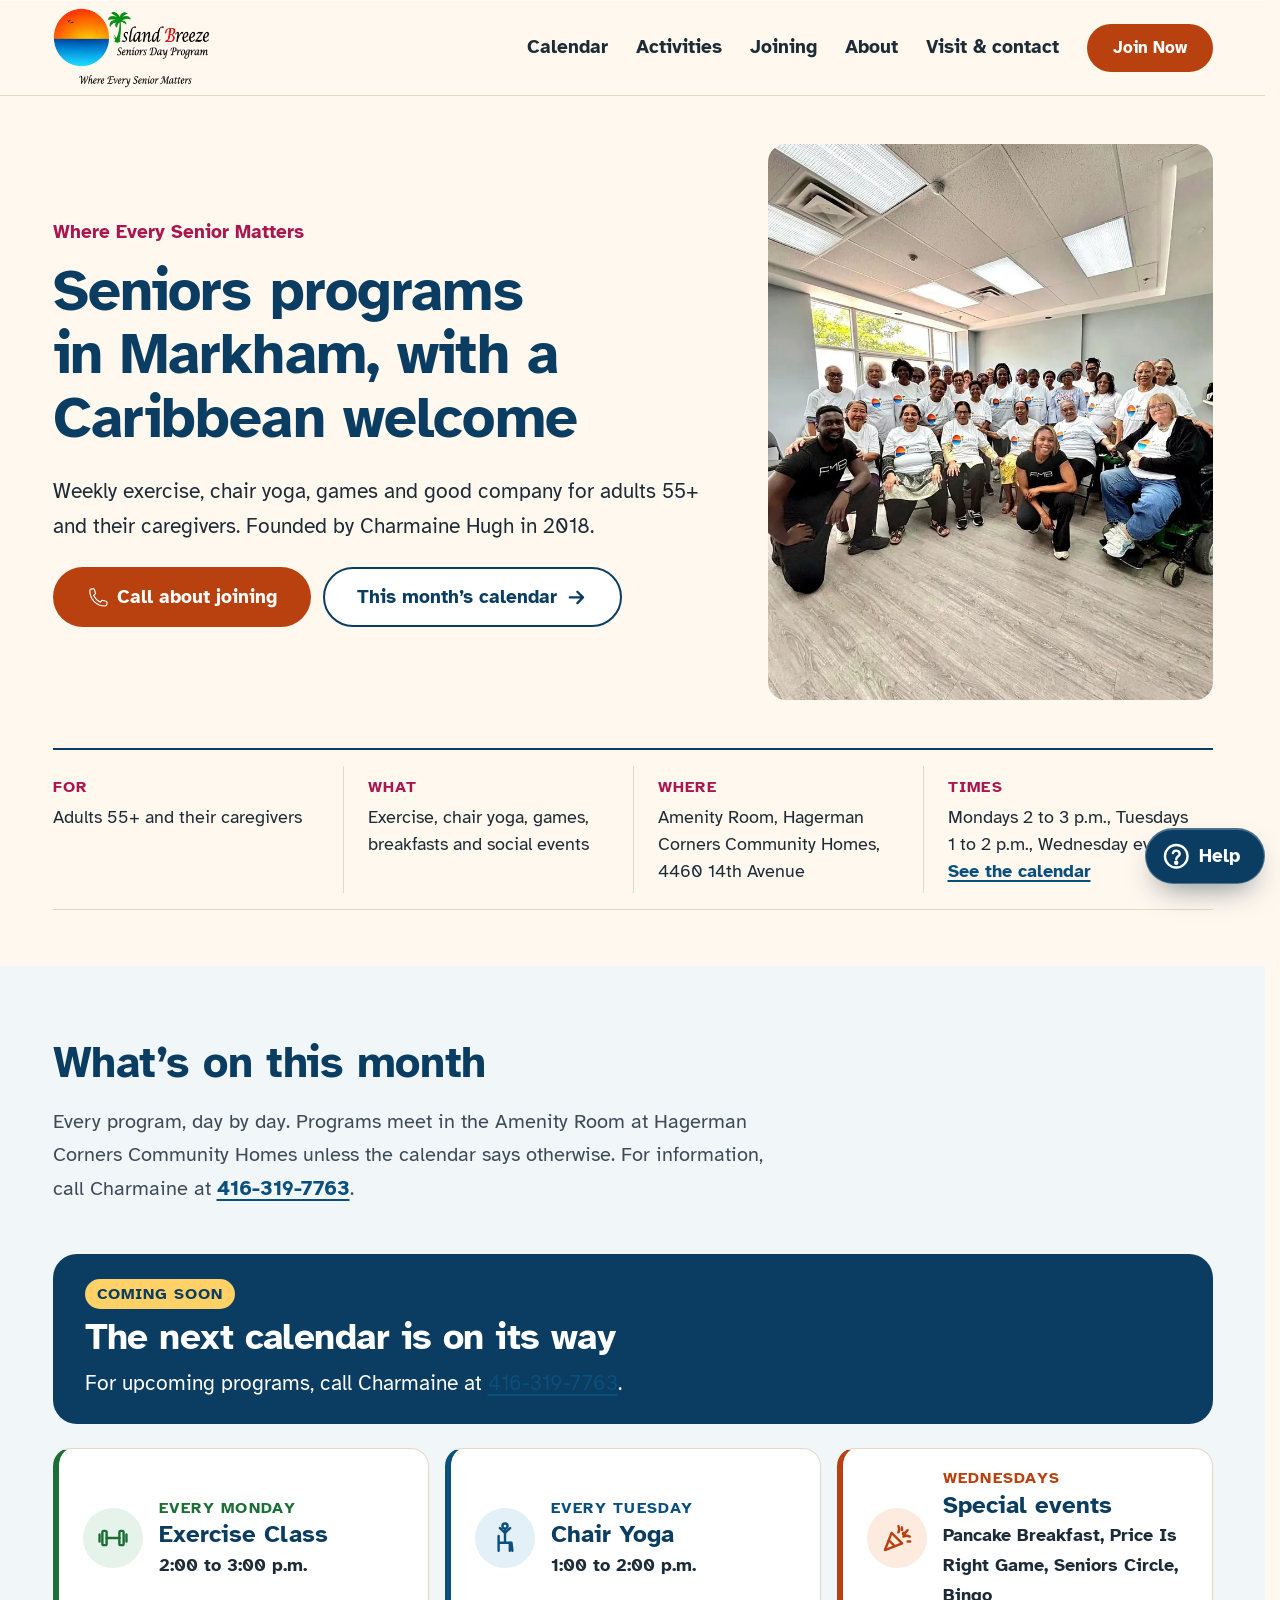
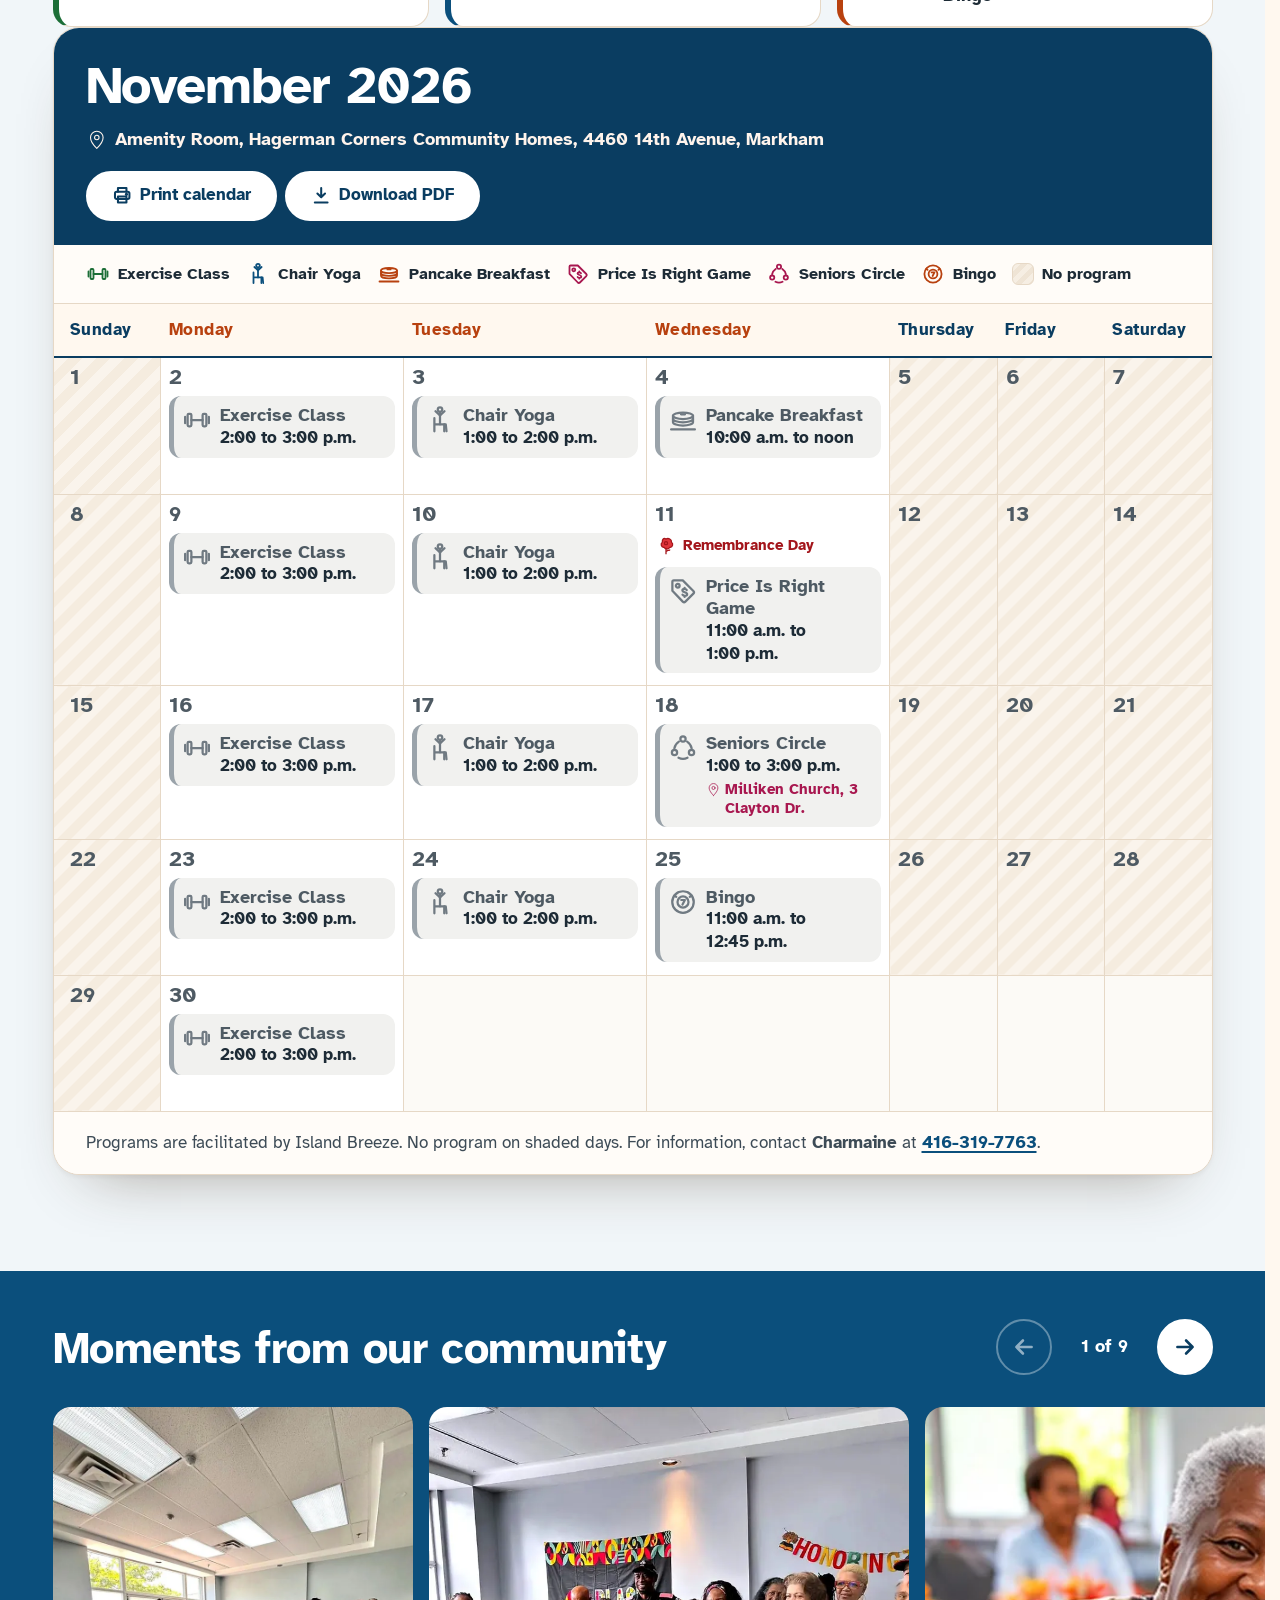
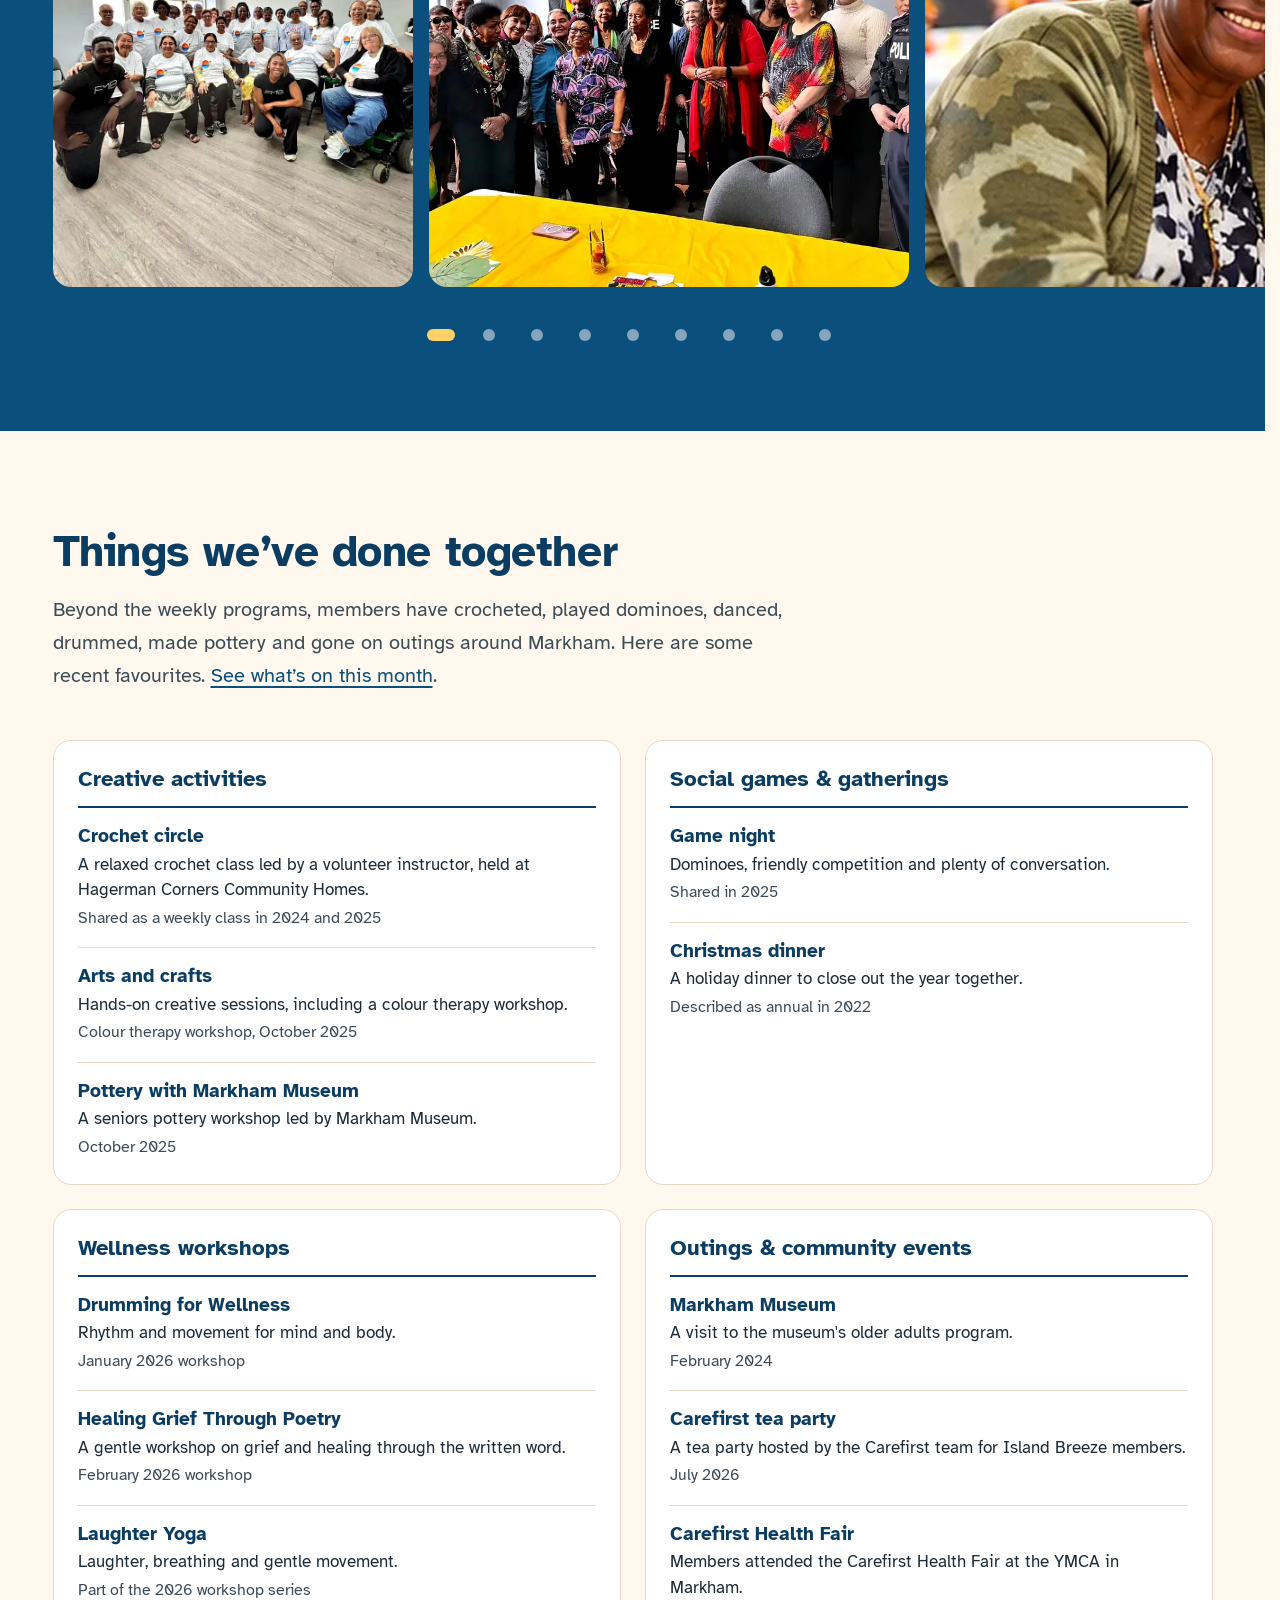
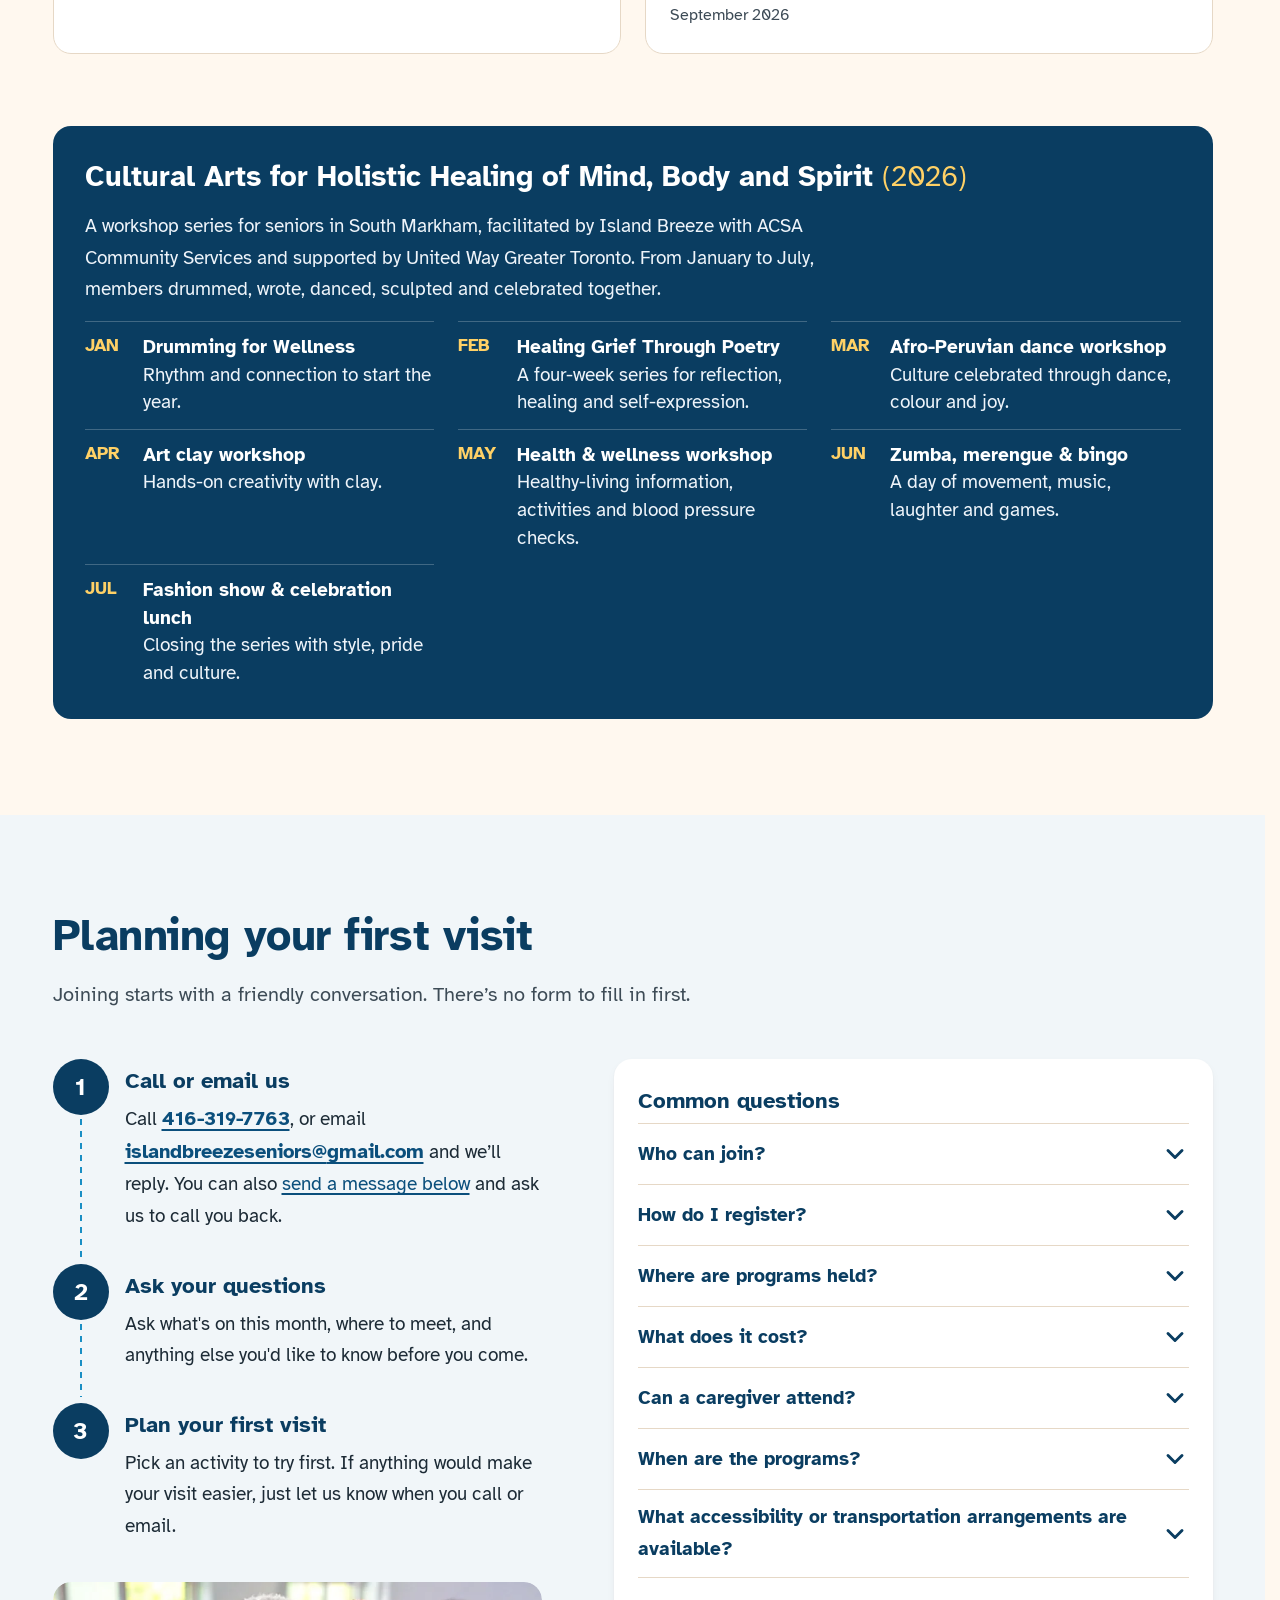
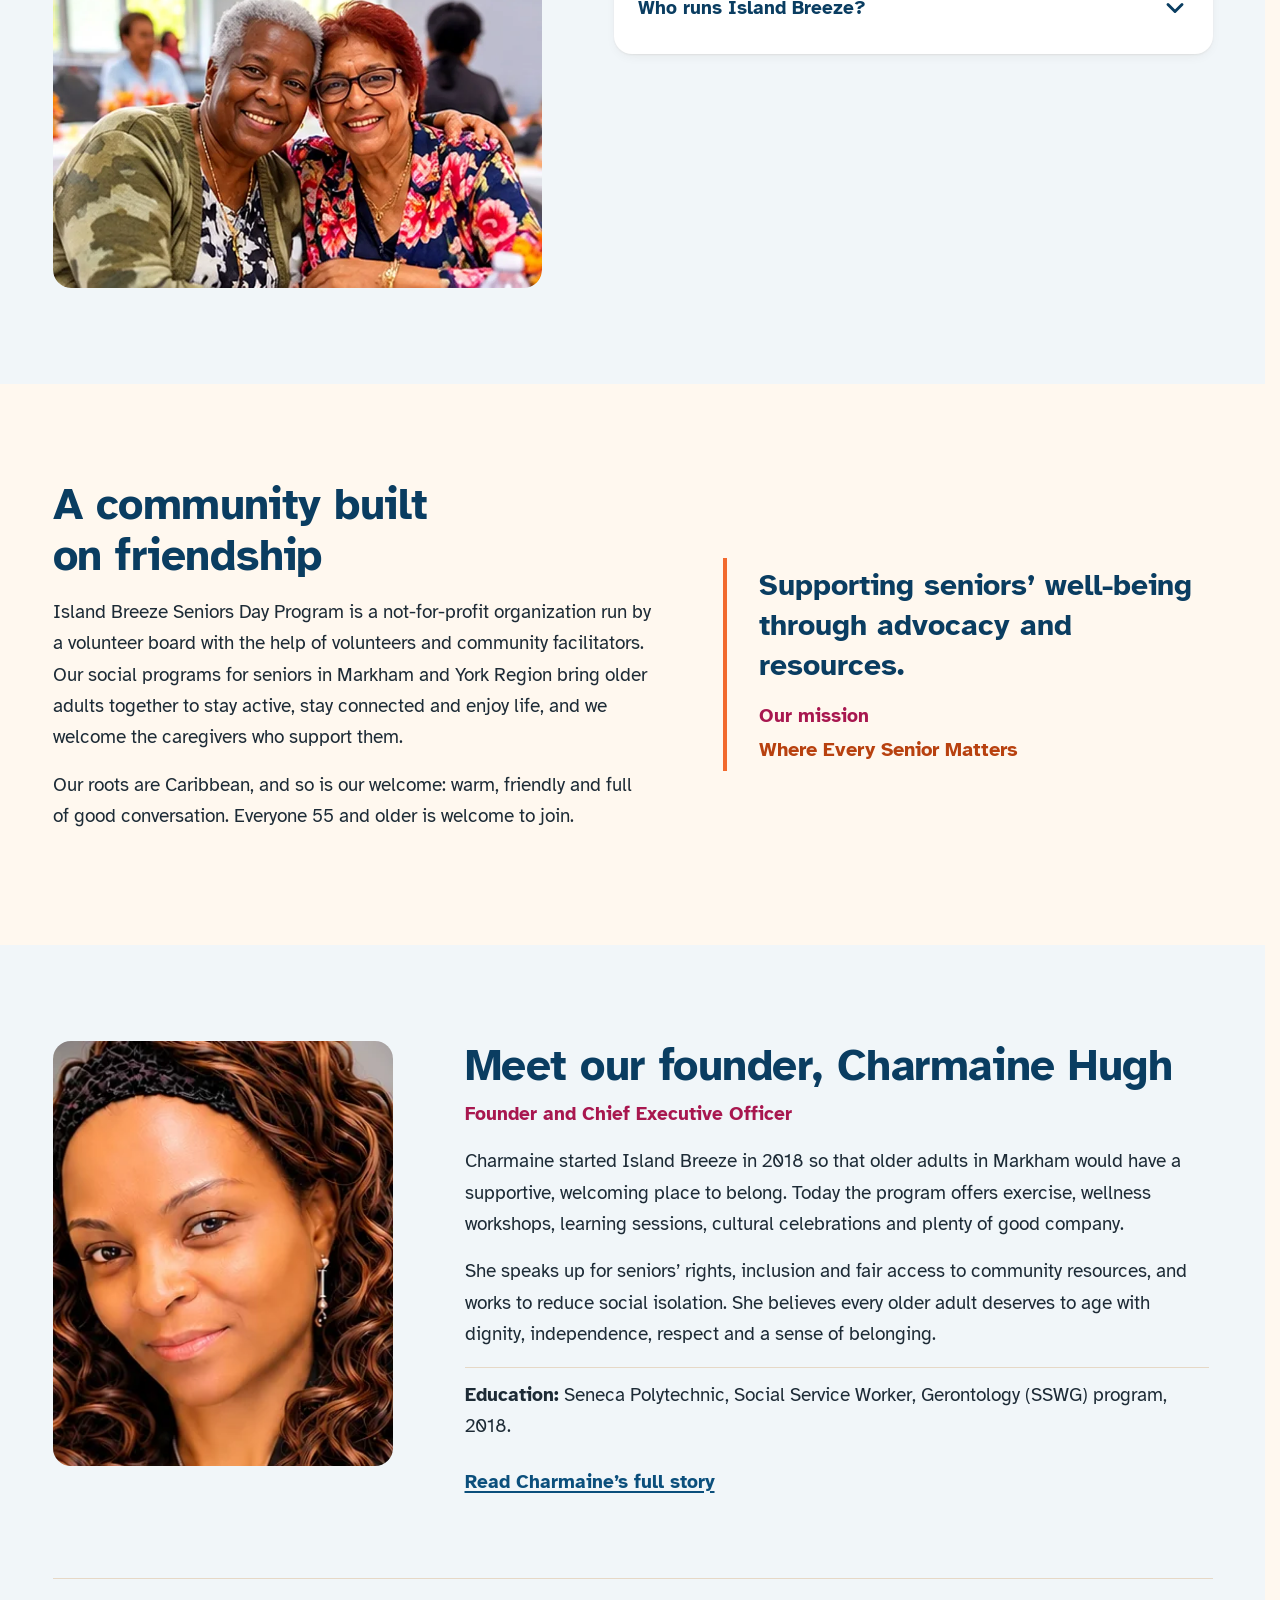
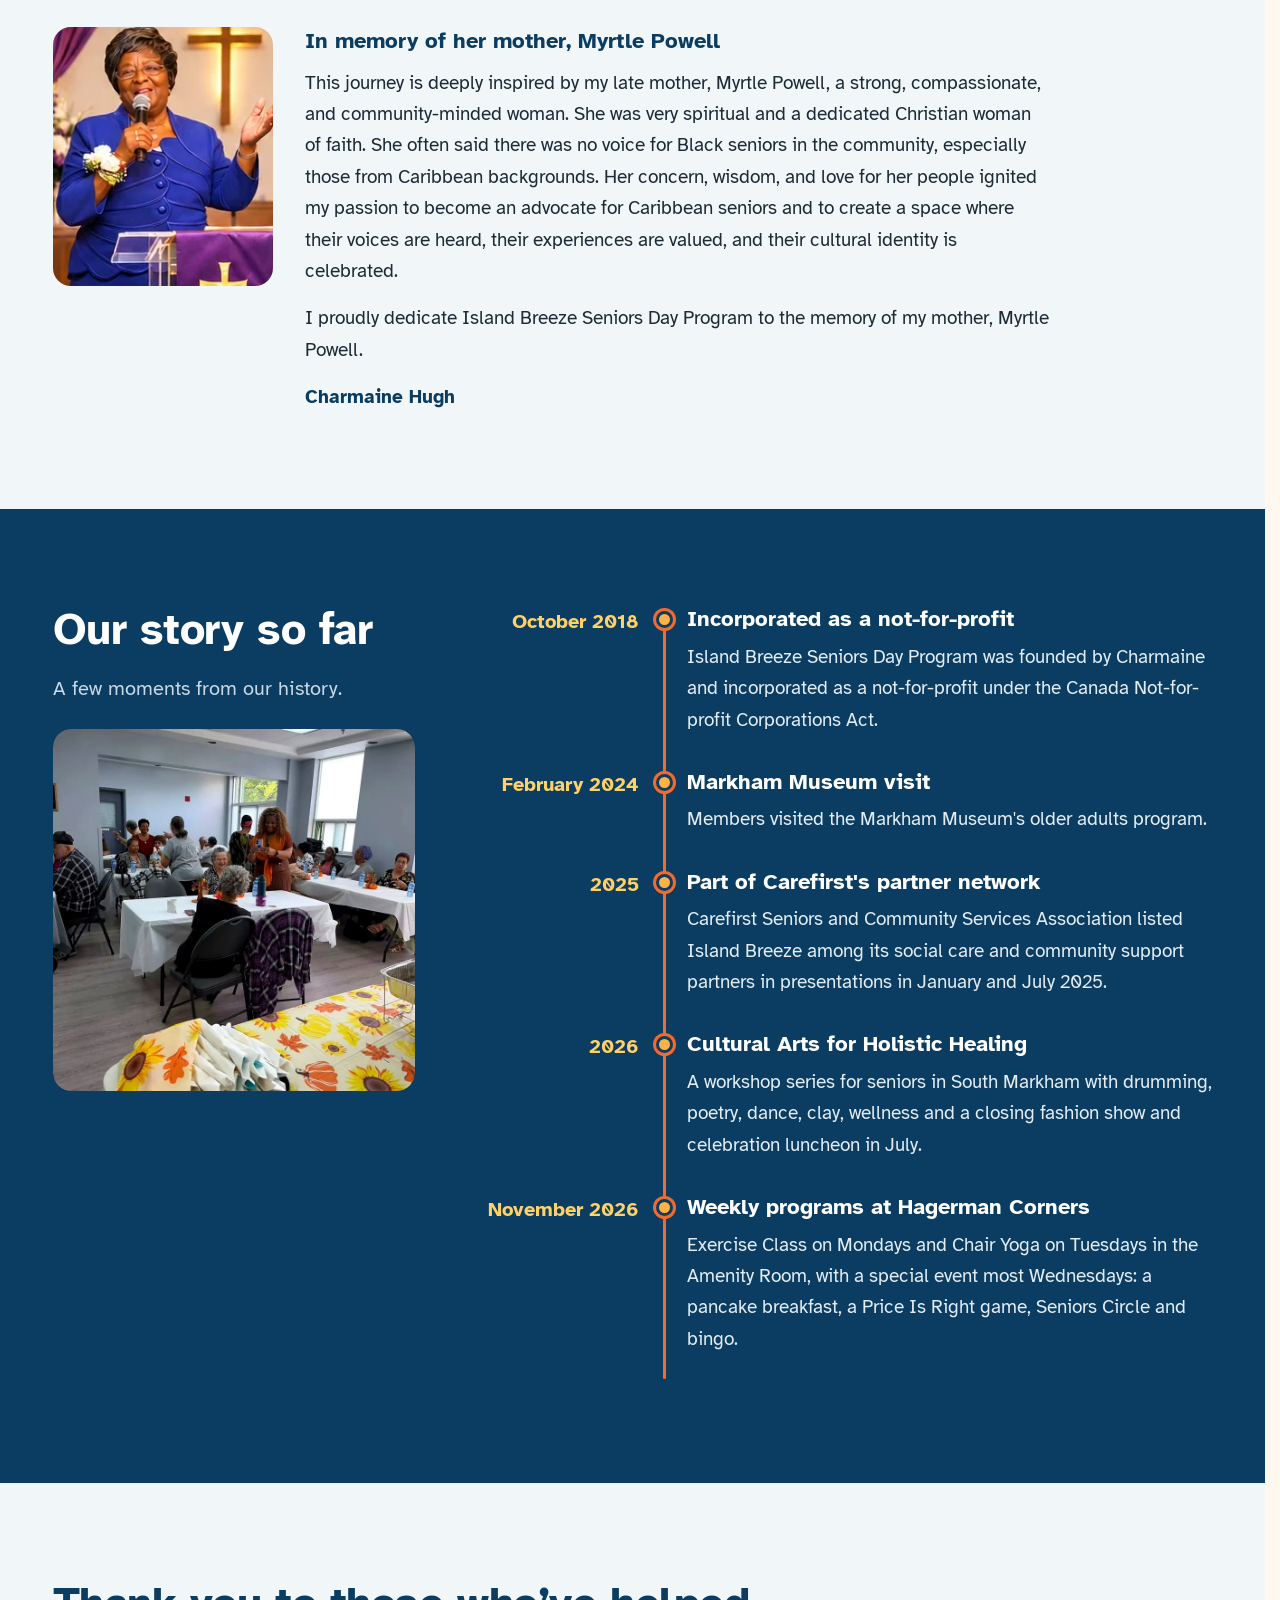
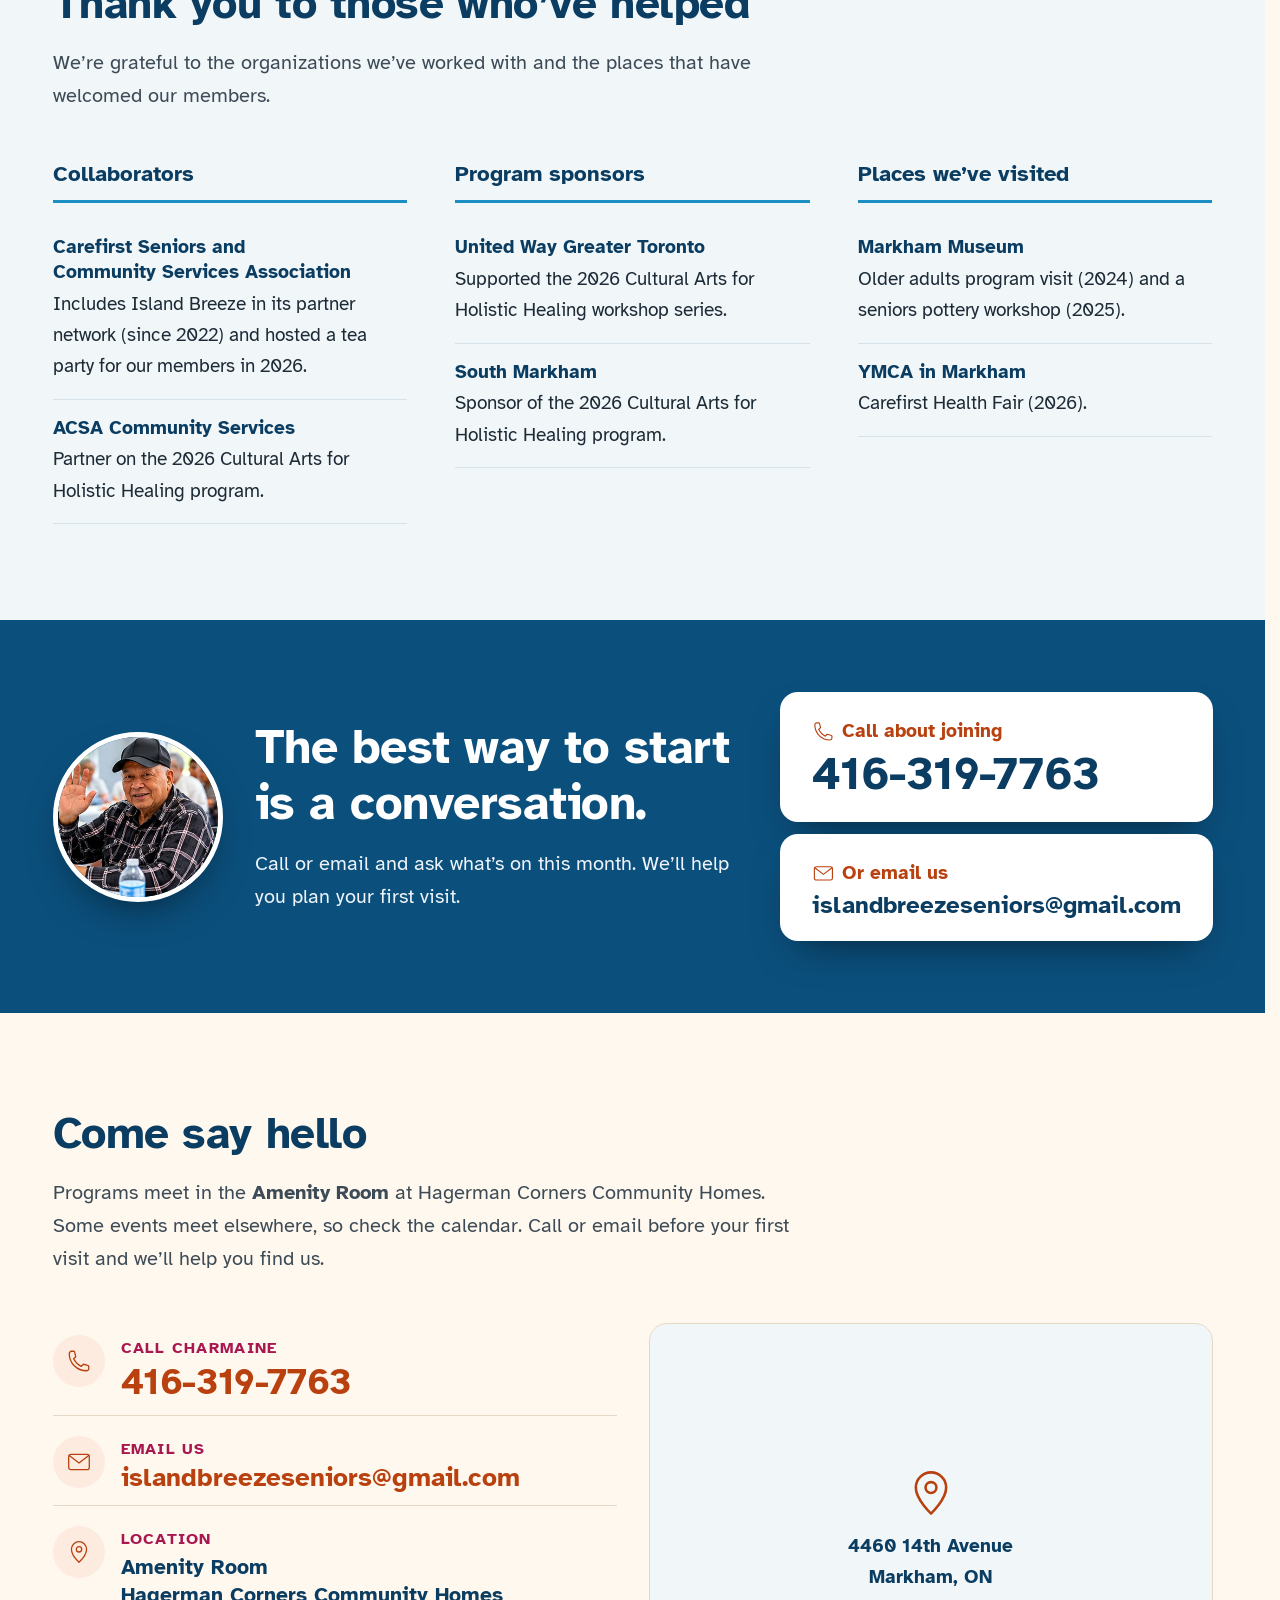
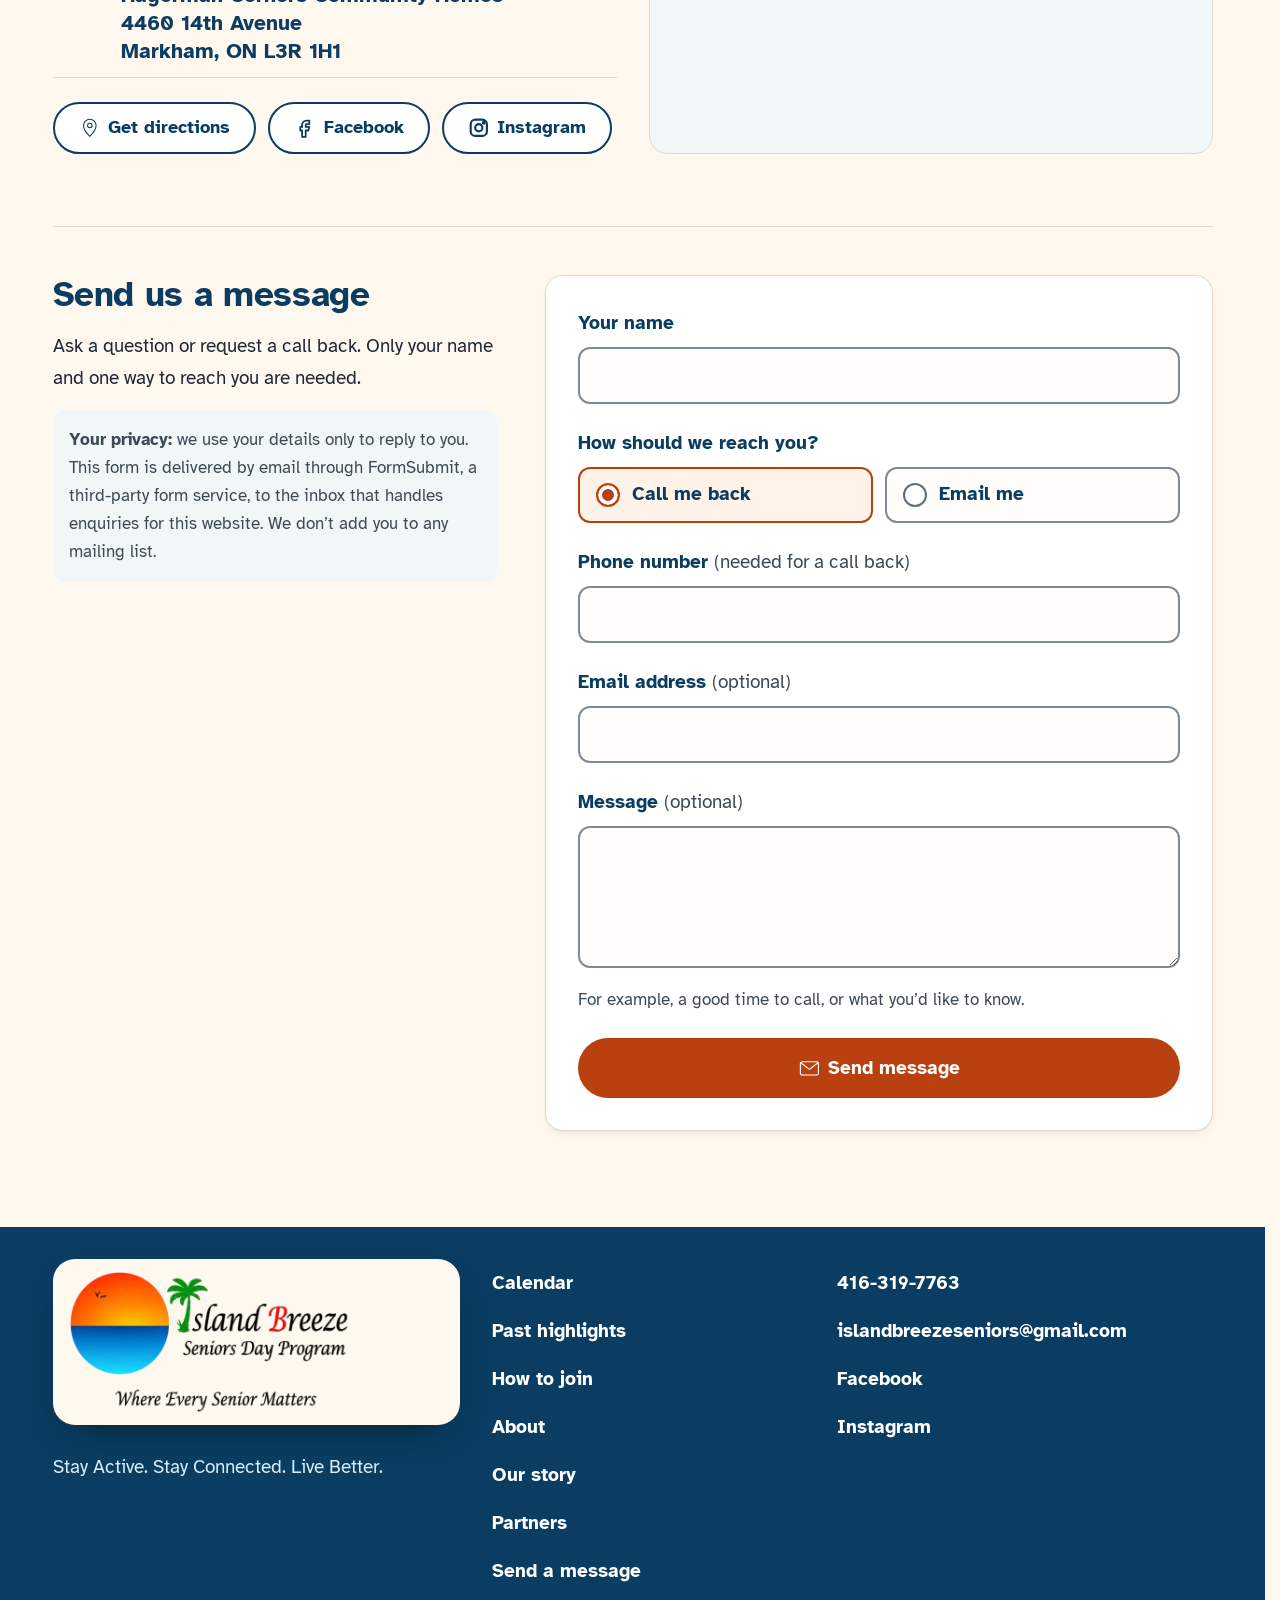
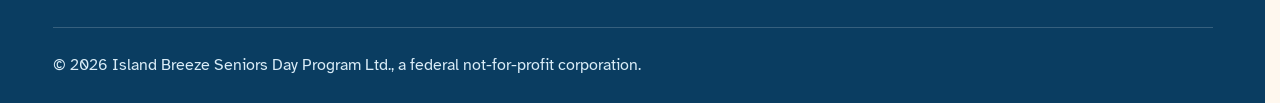
==== commit 333c39dd: "Make the site look less AI-made; add Charmaine's founder story The client's directors said the site " ====
--- a/public/index.html
+++ b/public/index.html
@@ -15,14 +15,14 @@
   <meta property="og:site_name" content="Island Breeze Seniors Day Program">
   <meta property="og:locale" content="en_CA">
   <meta property="og:url" content="https://island-breeze-seniors.pages.dev/">
-  <meta property="og:title" content="Island Breeze Seniors Day Program — Where Every Senior Matters">
+  <meta property="og:title" content="Island Breeze Seniors Day Program: Where Every Senior Matters">
   <meta property="og:description" content="Good company, meaningful activities and a warm Caribbean welcome for adults 55+ in Markham, Ontario. Exercise class, chair yoga, bingo and more every month.">
   <meta property="og:image" content="https://island-breeze-seniors.pages.dev/img/og-image.jpg">
   <meta property="og:image:width" content="1200">
   <meta property="og:image:height" content="630">
   <meta property="og:image:alt" content="Island Breeze members in a group photo beside the words Good company, meaningful activities, a warm welcome.">
   <meta name="twitter:card" content="summary_large_image">
-  <meta name="twitter:title" content="Island Breeze Seniors Day Program — Where Every Senior Matters">
+  <meta name="twitter:title" content="Island Breeze Seniors Day Program: Where Every Senior Matters">
   <meta name="twitter:description" content="Good company, meaningful activities and a warm Caribbean welcome for adults 55+ in Markham, Ontario. Exercise class, chair yoga, bingo and more every month.">
   <meta name="twitter:image" content="https://island-breeze-seniors.pages.dev/img/og-image.jpg">
   <meta name="twitter:image:alt" content="Island Breeze members in a group photo beside the words Good company, meaningful activities, a warm welcome.">
@@ -115,7 +115,7 @@
         "name": "When are the programs?",
         "acceptedAnswer": {
           "@type": "Answer",
-          "text": "In November: Exercise Class every Monday (2–3 p.m.) and Chair Yoga every Tuesday (1–2 p.m.), plus a special event on Wednesdays. Every date and time is in this month’s calendar. Questions? Call Charmaine at 416-319-7763."
+          "text": "In November: Exercise Class every Monday (2 to 3 p.m.) and Chair Yoga every Tuesday (1 to 2 p.m.), plus a special event on Wednesdays. Every date and time is in this month’s calendar. Questions? Call Charmaine at 416-319-7763."
         }
       },
       {
@@ -145,7 +145,7 @@
     "@graph": [
       {
         "@type": "Event",
-        "name": "Exercise Class — Island Breeze Seniors Day Program",
+        "name": "Exercise Class, Island Breeze Seniors Day Program",
         "description": "A group exercise class to keep moving together. For adults 55+ in Markham. Contact Charmaine at 416-319-7763.",
         "startDate": "2026-11-02T14:00:00-05:00",
         "endDate": "2026-11-02T15:00:00-05:00",
@@ -180,7 +180,7 @@
       },
       {
         "@type": "Event",
-        "name": "Chair Yoga — Island Breeze Seniors Day Program",
+        "name": "Chair Yoga, Island Breeze Seniors Day Program",
         "description": "Yoga done seated or with the support of a chair. For adults 55+ in Markham. Contact Charmaine at 416-319-7763.",
         "startDate": "2026-11-03T13:00:00-05:00",
         "endDate": "2026-11-03T14:00:00-05:00",
@@ -215,7 +215,7 @@
       },
       {
         "@type": "Event",
-        "name": "Pancake Breakfast — Island Breeze Seniors Day Program",
+        "name": "Pancake Breakfast, Island Breeze Seniors Day Program",
         "description": "A pancake breakfast together. For adults 55+ in Markham. Contact Charmaine at 416-319-7763.",
         "startDate": "2026-11-04T10:00:00-05:00",
         "endDate": "2026-11-04T12:00:00-05:00",
@@ -250,7 +250,7 @@
       },
       {
         "@type": "Event",
-        "name": "Exercise Class — Island Breeze Seniors Day Program",
+        "name": "Exercise Class, Island Breeze Seniors Day Program",
         "description": "A group exercise class to keep moving together. For adults 55+ in Markham. Contact Charmaine at 416-319-7763.",
         "startDate": "2026-11-09T14:00:00-05:00",
         "endDate": "2026-11-09T15:00:00-05:00",
@@ -285,7 +285,7 @@
       },
       {
         "@type": "Event",
-        "name": "Chair Yoga — Island Breeze Seniors Day Program",
+        "name": "Chair Yoga, Island Breeze Seniors Day Program",
         "description": "Yoga done seated or with the support of a chair. For adults 55+ in Markham. Contact Charmaine at 416-319-7763.",
         "startDate": "2026-11-10T13:00:00-05:00",
         "endDate": "2026-11-10T14:00:00-05:00",
@@ -320,7 +320,7 @@
       },
       {
         "@type": "Event",
-        "name": "Price Is Right Game — Island Breeze Seniors Day Program",
+        "name": "Price Is Right Game, Island Breeze Seniors Day Program",
         "description": "A price-guessing game in the style of the TV show. For adults 55+ in Markham. Contact Charmaine at 416-319-7763.",
         "startDate": "2026-11-11T11:00:00-05:00",
         "endDate": "2026-11-11T13:00:00-05:00",
@@ -355,7 +355,7 @@
       },
       {
         "@type": "Event",
-        "name": "Exercise Class — Island Breeze Seniors Day Program",
+        "name": "Exercise Class, Island Breeze Seniors Day Program",
         "description": "A group exercise class to keep moving together. For adults 55+ in Markham. Contact Charmaine at 416-319-7763.",
         "startDate": "2026-11-16T14:00:00-05:00",
         "endDate": "2026-11-16T15:00:00-05:00",
@@ -390,7 +390,7 @@
       },
       {
         "@type": "Event",
-        "name": "Chair Yoga — Island Breeze Seniors Day Program",
+        "name": "Chair Yoga, Island Breeze Seniors Day Program",
         "description": "Yoga done seated or with the support of a chair. For adults 55+ in Markham. Contact Charmaine at 416-319-7763.",
         "startDate": "2026-11-17T13:00:00-05:00",
         "endDate": "2026-11-17T14:00:00-05:00",
@@ -425,7 +425,7 @@
       },
       {
         "@type": "Event",
-        "name": "Seniors Circle — Island Breeze Seniors Day Program",
+        "name": "Seniors Circle, Island Breeze Seniors Day Program",
         "description": "A Seniors Circle gathering. Note the different location: Milliken Church. For adults 55+ in Markham. Contact Charmaine at 416-319-7763.",
         "startDate": "2026-11-18T13:00:00-05:00",
         "endDate": "2026-11-18T15:00:00-05:00",
@@ -459,7 +459,7 @@
       },
       {
         "@type": "Event",
-        "name": "Exercise Class — Island Breeze Seniors Day Program",
+        "name": "Exercise Class, Island Breeze Seniors Day Program",
         "description": "A group exercise class to keep moving together. For adults 55+ in Markham. Contact Charmaine at 416-319-7763.",
         "startDate": "2026-11-23T14:00:00-05:00",
         "endDate": "2026-11-23T15:00:00-05:00",
@@ -494,7 +494,7 @@
       },
       {
         "@type": "Event",
-        "name": "Chair Yoga — Island Breeze Seniors Day Program",
+        "name": "Chair Yoga, Island Breeze Seniors Day Program",
         "description": "Yoga done seated or with the support of a chair. For adults 55+ in Markham. Contact Charmaine at 416-319-7763.",
         "startDate": "2026-11-24T13:00:00-05:00",
         "endDate": "2026-11-24T14:00:00-05:00",
@@ -529,7 +529,7 @@
       },
       {
         "@type": "Event",
-        "name": "Bingo — Island Breeze Seniors Day Program",
+        "name": "Bingo, Island Breeze Seniors Day Program",
         "description": "Bingo with friends. For adults 55+ in Markham. Contact Charmaine at 416-319-7763.",
         "startDate": "2026-11-25T11:00:00-05:00",
         "endDate": "2026-11-25T12:45:00-05:00",
@@ -564,7 +564,7 @@
       },
       {
         "@type": "Event",
-        "name": "Exercise Class — Island Breeze Seniors Day Program",
+        "name": "Exercise Class, Island Breeze Seniors Day Program",
         "description": "A group exercise class to keep moving together. For adults 55+ in Markham. Contact Charmaine at 416-319-7763.",
         "startDate": "2026-11-30T14:00:00-05:00",
         "endDate": "2026-11-30T15:00:00-05:00",
@@ -602,7 +602,6 @@
   </script>
   <!-- /@content:calendar-schema -->
   <link rel="preload" href="fonts/atkinson-hyperlegible-400.woff2" as="font" type="font/woff2" crossorigin>
-  <link rel="preload" href="fonts/fraunces-800.woff2" as="font" type="font/woff2" crossorigin>
   <link rel="preload" href="logo-400.webp" as="image" type="image/webp">
   <link rel="stylesheet" href="styles.css">
   <script>document.documentElement.classList.add('js')</script>
@@ -647,7 +646,6 @@
       <symbol id="a-help" viewBox="0 0 24 24"><circle cx="12" cy="12" r="9.5"/><path d="M9.2 9.4a2.9 2.9 0 0 1 5.7.6c0 2-2.9 2.4-2.9 4.3"/><circle cx="12" cy="17.4" r=".9" fill="currentColor"/></symbol>
       <symbol id="a-chat" viewBox="0 0 24 24"><path d="M4 4.5h16a1.5 1.5 0 0 1 1.5 1.5v10a1.5 1.5 0 0 1-1.5 1.5H10l-5.5 4v-4H4A1.5 1.5 0 0 1 2.5 16V6A1.5 1.5 0 0 1 4 4.5Z"/><path d="M7 9.5h10M7 13h6"/></symbol>
       <symbol id="a-close" viewBox="0 0 24 24"><path d="M6 6l12 12M18 6 6 18"/></symbol>
-      <symbol id="palm" viewBox="0 0 240 320"><path fill="var(--palm-trunk, currentColor)" d="M113 320c-3-74 2-150 15-222l10 3c-12 70-15 144-9 219Z"/><g fill="var(--palm-leaf, currentColor)"><path d="M133 98C97 68 45 70 6 110c44-12 92-10 127-12Z"/><path d="M133 98C109 50 70 26 26 30c40 18 78 40 107 68Z"/><path d="M133 98c-4-44 9-78 39-98-8 36-14 66-39 98Z"/><path d="M133 98c29-42 71-55 107-42-34 12-70 30-107 42Z"/><path d="M133 98c45-10 84 12 104 52-32-22-70-34-104-52Z"/><path d="M133 98c-33 6-62 30-73 66 22-24 50-42 73-66Z"/><path d="M133 98c25 18 41 47 39 80-14-28-28-50-39-80Z"/></g><g fill="var(--palm-nut, currentColor)"><circle cx="128" cy="104" r="6"/><circle cx="139" cy="106" r="6"/><circle cx="133" cy="114" r="6"/></g></symbol>
       <symbol id="i-calendar" viewBox="0 0 48 48"><rect x="6" y="10" width="36" height="32" rx="5"/><path d="M6 20h36M15 6v8M33 6v8"/><path d="M14 28h4M22 28h4M30 28h4M14 35h4M22 35h4"/></symbol>
       <symbol id="a-exercise" viewBox="0 0 24 24"><path d="M7.5 12h9"/><rect x="4.5" y="7" width="3" height="10" rx="1"/><rect x="16.5" y="7" width="3" height="10" rx="1"/><path d="M2.5 9.5v5M21.5 9.5v5"/></symbol>
       <symbol id="a-chair-yoga" viewBox="0 0 24 24"><circle cx="12" cy="3.6" r="1.8"/><path d="M12 8.4 8.4 5M12 8.4 15.6 5"/><path d="M12 6.2v9.2h4.6l.6 5.6"/><path d="M7.5 10.5V21M7.5 15.4H12M15.4 15.4V21"/></symbol>
@@ -690,84 +688,52 @@
     <!-- HERO -->
     <section class="hero" id="top" aria-labelledby="hero-title">
       <div class="wrap hero-inner">
-        <div class="hero-copy">
-          <p class="brand-line hero-anim"><svg class="ico" aria-hidden="true"><use href="#i-heart"/></svg>Where Every Senior Matters</p>
-          <h1 id="hero-title"><span class="h1-line hero-anim">Good company.</span> <span class="h1-line hero-anim">Meaningful activities.</span> <span class="h1-line accent-line hero-anim">A <span class="scribble-word">warm<svg class="scribble" viewBox="0 0 200 20" preserveAspectRatio="none" aria-hidden="true"><path d="M3 14c40-9 92-12 194-6"/></svg></span> welcome.</span></h1>
-          <p class="hero-text hero-anim">Island Breeze is a not-for-profit seniors day program in Markham, Ontario, for adults 55 and older and the people who care for them, with a warm Caribbean spirit.</p>
-          <div class="hero-cta hero-anim">
+        <div class="hero-copy hero-anim">
+          <p class="brand-line">Where Every Senior Matters</p>
+          <h1 id="hero-title">Seniors programs in Markham, with a Caribbean welcome</h1>
+          <p class="hero-text">Weekly exercise, chair yoga, games and good company for adults 55+ and their caregivers. Founded by Charmaine Hugh in 2018.</p>
+          <div class="hero-cta">
             <a class="btn btn-lg btn-primary" href="tel:+14163197763"><svg class="ico" aria-hidden="true"><use href="#i-phone"/></svg>Call about joining</a>
-            <a class="btn btn-lg btn-ghost" href="#calendar"><svg class="ico" aria-hidden="true"><use href="#a-calendar"/></svg>This month&rsquo;s calendar <svg class="ico arrow" aria-hidden="true"><use href="#i-arrow"/></svg></a>
-          </div>
-        </div>
-
-        <div class="hero-art hero-anim">
-          <div class="arch-photo"><!-- @content:hero-photo -->
+            <a class="btn btn-lg btn-ghost" href="#calendar">This month&rsquo;s calendar <svg class="ico arrow" aria-hidden="true"><use href="#i-arrow"/></svg></a>
+          </div>
+        </div>
+
+        <figure class="hero-photo hero-anim"><!-- @content:hero-photo -->
           <picture>
-                <source type="image/webp" srcset="img/photo-group-800.webp 800w, img/photo-group-1280.webp 1280w" sizes="(max-width: 900px) 62vw, 300px">
-                <img src="img/photo-group-800.jpg" srcset="img/photo-group-800.jpg 800w, img/photo-group-1280.jpg 1280w" sizes="(max-width: 900px) 62vw, 300px" alt="About thirty Island Breeze members and volunteers, many in matching white T-shirts, posing together for a group photo in a bright community room." width="800" height="1066" fetchpriority="high" decoding="async" style="object-position: 50% 60%">
+                <source type="image/webp" srcset="img/photo-group-800.webp 800w, img/photo-group-1280.webp 1280w" sizes="(max-width: 900px) 92vw, 480px">
+                <img src="img/photo-group-800.jpg" srcset="img/photo-group-800.jpg 800w, img/photo-group-1280.jpg 1280w" sizes="(max-width: 900px) 92vw, 480px" alt="About thirty Island Breeze members and volunteers, many in matching white T-shirts, posing together for a group photo in a bright community room." width="800" height="1066" fetchpriority="high" decoding="async" style="object-position: 50% 60%">
               </picture>
-          <!-- /@content:hero-photo --></div>
-          <svg class="arch" viewBox="0 0 420 500" width="420" height="500" aria-hidden="true" focusable="false">
-            <!-- shutters -->
-            <g class="shutter shutter-l"><path d="M8 470V214a28 28 0 0 1 4-6l40 0v262Z" fill="#1b8fc4"/><g stroke="#0b4f7c" stroke-width="3" opacity=".55"><path d="M14 236h34M14 256h34M14 276h34M14 296h34M14 316h34M14 336h34M14 356h34M14 376h34M14 396h34M14 416h34M14 436h34M14 456h34"/></g></g>
-            <g class="shutter shutter-r"><path d="M412 470V214a28 28 0 0 0-4-6h-40v262Z" fill="#1b8fc4"/><g stroke="#0b4f7c" stroke-width="3" opacity=".55"><path d="M372 236h34M372 256h34M372 276h34M372 296h34M372 316h34M372 336h34M372 356h34M372 376h34M372 396h34M372 416h34M372 436h34M372 456h34"/></g></g>
-            <!-- frame around the photo -->
-            <path d="M60 480V210a150 150 0 0 1 300 0v270" fill="none" stroke="#fff8ef" stroke-width="14"/>
-            <path d="M52 480V210a158 158 0 0 1 316 0v270" fill="none" stroke="#e6d8c6" stroke-width="2"/>
-            <rect x="40" y="476" width="340" height="18" rx="4" fill="#f6e9d8" stroke="#e6d8c6" stroke-width="2"/>
-            <!-- palm leaning over the arch -->
-            <path d="M398 498C392 400 378 300 330 214" stroke="#5a3a22" stroke-width="10" fill="none" stroke-linecap="round"/>
-            <g class="frond" fill="#1f6b3a">
-              <path d="M330 214c-40-34-96-30-122 0 40-14 82-12 122 0Z"/>
-              <path d="M330 214c-24-42-6-84 34-98-20 30-28 62-34 98Z"/>
-              <path d="M330 214c40-30 92-24 110 6-34-12-72-14-110-6Z"/>
-              <path d="M330 214c-38 4-76 34-82 72 22-34 48-56 82-72Z"/>
-              <path d="M330 214c34 14 58 46 56 82-14-32-34-58-56-82Z"/>
-            </g>
-            <g fill="#2e9e4f" opacity=".75"><path d="M330 214c-30-22-70-22-96-4 30-4 64 0 96 4Z"/><path d="M330 214c30-18 66-16 90 2-28-4-60-4-90-2Z"/></g>
-          </svg>
-          <p class="sticker" aria-hidden="true"><span>Not-for-profit</span><strong>Markham</strong><span>since 2018</span></p>
-        </div>
+          <!-- /@content:hero-photo --></figure>
       </div>
 
       <div class="wrap">
-        <dl class="facts hero-anim" aria-label="At a glance">
-          <div><dt><svg class="ico" aria-hidden="true"><use href="#i-people"/></svg>For</dt><dd>Adults 55+ and their caregivers</dd></div>
-          <div><dt><svg class="ico" aria-hidden="true"><use href="#i-sparkle"/></svg>What</dt><dd>Exercise, chair yoga, games, breakfasts and social events</dd></div>
-          <div><dt><svg class="ico" aria-hidden="true"><use href="#i-pin"/></svg>Where</dt><dd>Amenity Room, Hagerman Corners Community Homes, 4460 14th Avenue</dd></div>
-          <div><dt><svg class="ico" aria-hidden="true"><use href="#i-clock"/></svg>Times</dt><dd><!-- @content:hero-times -->Mondays 2–3 p.m., Tuesdays 1–2 p.m., Wednesday events. <a href="#calendar">See the calendar</a><!-- /@content:hero-times --></dd></div>
+        <dl class="facts" aria-label="At a glance">
+          <div><dt>For</dt><dd>Adults 55+ and their caregivers</dd></div>
+          <div><dt>What</dt><dd>Exercise, chair yoga, games, breakfasts and social events</dd></div>
+          <div><dt>Where</dt><dd>Amenity Room, Hagerman Corners Community Homes, 4460 14th Avenue</dd></div>
+          <div><dt>Times</dt><dd><!-- @content:hero-times -->Mondays 2 to 3 p.m., Tuesdays 1 to 2 p.m., Wednesday events. <a href="#calendar">See the calendar</a><!-- /@content:hero-times --></dd></div>
         </dl>
-      </div>
-      <div class="horizon" aria-hidden="true">
-        <svg class="horizon-palms hp-left" viewBox="0 0 230 210" focusable="false"><use class="hp-1" href="#palm" x="0" y="0" width="150" height="200"/><use class="hp-2" href="#palm" x="110" y="64" width="104" height="139"/></svg>
-        <svg class="horizon-palms hp-right" viewBox="0 0 230 210" focusable="false"><use class="hp-1" href="#palm" x="0" y="14" width="138" height="186"/><use class="hp-2" href="#palm" x="104" y="80" width="92" height="123"/></svg>
-        <svg class="waves waves-back" viewBox="0 0 2880 80" preserveAspectRatio="none"><path d="M0 40c240 30 480 30 720 0s480-30 720 0 480 30 720 0 480-30 720 0v40H0Z"/></svg>
-        <svg class="waves waves-front" viewBox="0 0 2880 80" preserveAspectRatio="none"><path d="M0 50c180-24 360-24 540 0s360 24 540 0 360-24 540 0 360 24 540 0 360-24 540 0 360 24 540 0v30H0Z"/></svg>
       </div>
     </section>
 
     <!-- CALENDAR -->
     <section id="calendar" class="section section-cal" aria-labelledby="calendar-title">
-      <svg class="cal-deco" viewBox="0 0 240 320" aria-hidden="true" focusable="false"><use href="#palm"/></svg>
       <div class="wrap">
         <div class="section-head reveal">
-          <p class="eyebrow has-ico"><svg class="eyebrow-ico draw" aria-hidden="true"><use href="#i-calendar"/></svg>Programs &amp; calendar</p>
-          <h2 id="calendar-title">What&rsquo;s on this <span class="mark">month</span></h2>
+          <h2 id="calendar-title">What&rsquo;s on this month</h2>
           <p class="intro">Every program, day by day. Programs meet in the Amenity Room at Hagerman Corners Community Homes unless the calendar says otherwise. For information, call Charmaine at <a class="tel-link" href="tel:+14163197763">416-319-7763</a>.</p>
         </div>
         <div class="next-up" hidden></div>
 <!-- @content:calendar -->
           <div class="cal is-featured" data-month="2026-11">
             <ul class="weekly reveal" role="list" aria-label="Every week in November">
-              <li class="wk" data-accent="palm"><span class="wk-icon"><svg aria-hidden="true"><use href="#a-exercise"/></svg></span><span class="wk-text"><span class="wk-day">Every Monday</span><strong class="wk-name">Exercise Class</strong><span class="wk-time">2:00 – 3:00 p.m.</span></span></li>
-              <li class="wk" data-accent="ocean"><span class="wk-icon"><svg aria-hidden="true"><use href="#a-chair-yoga"/></svg></span><span class="wk-text"><span class="wk-day">Every Tuesday</span><strong class="wk-name">Chair Yoga</strong><span class="wk-time">1:00 – 2:00 p.m.</span></span></li>
-              <li class="wk" data-accent="sunset"><span class="wk-icon"><svg aria-hidden="true"><use href="#a-celebrate"/></svg></span><span class="wk-text"><span class="wk-day">Wednesdays</span><strong class="wk-name">Special events</strong><span class="wk-time">Pancake Breakfast &middot; Price Is Right Game &middot; Seniors Circle &middot; Bingo</span></span></li>
+              <li class="wk" data-accent="palm"><span class="wk-icon"><svg aria-hidden="true"><use href="#a-exercise"/></svg></span><span class="wk-text"><span class="wk-day">Every Monday</span><strong class="wk-name">Exercise Class</strong><span class="wk-time">2:00 to 3:00 p.m.</span></span></li>
+              <li class="wk" data-accent="ocean"><span class="wk-icon"><svg aria-hidden="true"><use href="#a-chair-yoga"/></svg></span><span class="wk-text"><span class="wk-day">Every Tuesday</span><strong class="wk-name">Chair Yoga</strong><span class="wk-time">1:00 to 2:00 p.m.</span></span></li>
+              <li class="wk" data-accent="sunset"><span class="wk-icon"><svg aria-hidden="true"><use href="#a-celebrate"/></svg></span><span class="wk-text"><span class="wk-day">Wednesdays</span><strong class="wk-name">Special events</strong><span class="wk-time">Pancake Breakfast, Price Is Right Game, Seniors Circle, Bingo</span></span></li>
             </ul>
             <div class="cal-card reveal">
               <div class="cal-head">
-                <svg class="cal-palms" viewBox="0 0 400 160" preserveAspectRatio="xMaxYMax meet" aria-hidden="true" focusable="false"><circle class="cal-sun" cx="250" cy="150" r="64"/><use href="#palm" x="268" y="-6" width="120" height="170"/><g transform="translate(722 0) scale(-1 1)"><use href="#palm" x="318" y="30" width="86" height="132"/></g></svg>
                 <div class="cal-head-text">
-                  <p class="cal-kicker">Program calendar</p>
                   <h3 class="cal-title">November 2026</h3>
                   <p class="cal-sub"><svg class="ico" aria-hidden="true"><use href="#i-pin"/></svg>Amenity Room, Hagerman Corners Community Homes, 4460 14th Avenue, Markham</p>
                 </div>
@@ -782,11 +748,11 @@
                 <colgroup><col style="width:9.26%"><col style="width:20.99%"><col style="width:20.99%"><col style="width:20.99%"><col style="width:9.26%"><col style="width:9.26%"><col style="width:9.26%"></colgroup>
                 <thead><tr><th scope="col"><span class="th-long">Sunday</span><span class="th-short" aria-hidden="true">Sun</span></th><th scope="col" class="busy"><span class="th-long">Monday</span><span class="th-short" aria-hidden="true">Mon</span></th><th scope="col" class="busy"><span class="th-long">Tuesday</span><span class="th-short" aria-hidden="true">Tue</span></th><th scope="col" class="busy"><span class="th-long">Wednesday</span><span class="th-short" aria-hidden="true">Wed</span></th><th scope="col"><span class="th-long">Thursday</span><span class="th-short" aria-hidden="true">Thu</span></th><th scope="col"><span class="th-long">Friday</span><span class="th-short" aria-hidden="true">Fri</span></th><th scope="col"><span class="th-long">Saturday</span><span class="th-short" aria-hidden="true">Sat</span></th></tr></thead>
                 <tbody>
-                <tr><td class="day" data-date="2026-11-01"><span class="d-num"><span class="visually-hidden">Sunday, November </span>1</span><span class="visually-hidden">No program</span></td><td class="day has" data-date="2026-11-02"><span class="d-num"><span class="visually-hidden">Monday, November </span>2</span><div class="ev" data-accent="palm"><svg class="ev-ico" aria-hidden="true"><use href="#a-exercise"/></svg><span class="ev-name">Exercise Class</span><span class="ev-time">2:00 – 3:00 p.m.</span></div></td><td class="day has" data-date="2026-11-03"><span class="d-num"><span class="visually-hidden">Tuesday, November </span>3</span><div class="ev" data-accent="ocean"><svg class="ev-ico" aria-hidden="true"><use href="#a-chair-yoga"/></svg><span class="ev-name">Chair Yoga</span><span class="ev-time">1:00 – 2:00 p.m.</span></div></td><td class="day has" data-date="2026-11-04"><span class="d-num"><span class="visually-hidden">Wednesday, November </span>4</span><div class="ev" data-accent="sunset"><svg class="ev-ico" aria-hidden="true"><use href="#a-pancake"/></svg><span class="ev-name">Pancake Breakfast</span><span class="ev-time">10:00 a.m. – noon</span></div></td><td class="day" data-date="2026-11-05"><span class="d-num"><span class="visually-hidden">Thursday, November </span>5</span><span class="visually-hidden">No program</span></td><td class="day" data-date="2026-11-06"><span class="d-num"><span class="visually-hidden">Friday, November </span>6</span><span class="visually-hidden">No program</span></td><td class="day" data-date="2026-11-07"><span class="d-num"><span class="visually-hidden">Saturday, November </span>7</span><span class="visually-hidden">No program</span></td></tr>
-                <tr><td class="day" data-date="2026-11-08"><span class="d-num"><span class="visually-hidden">Sunday, November </span>8</span><span class="visually-hidden">No program</span></td><td class="day has" data-date="2026-11-09"><span class="d-num"><span class="visually-hidden">Monday, November </span>9</span><div class="ev" data-accent="palm"><svg class="ev-ico" aria-hidden="true"><use href="#a-exercise"/></svg><span class="ev-name">Exercise Class</span><span class="ev-time">2:00 – 3:00 p.m.</span></div></td><td class="day has" data-date="2026-11-10"><span class="d-num"><span class="visually-hidden">Tuesday, November </span>10</span><div class="ev" data-accent="ocean"><svg class="ev-ico" aria-hidden="true"><use href="#a-chair-yoga"/></svg><span class="ev-name">Chair Yoga</span><span class="ev-time">1:00 – 2:00 p.m.</span></div></td><td class="day has" data-date="2026-11-11"><span class="d-num"><span class="visually-hidden">Wednesday, November </span>11</span><div class="obs"><svg class="obs-ico" aria-hidden="true"><use href="#a-poppy"/></svg>Remembrance Day</div><div class="ev" data-accent="pink"><svg class="ev-ico" aria-hidden="true"><use href="#a-tag"/></svg><span class="ev-name">Price Is Right Game</span><span class="ev-time">11:00 a.m. – 1:00 p.m.</span></div></td><td class="day" data-date="2026-11-12"><span class="d-num"><span class="visually-hidden">Thursday, November </span>12</span><span class="visually-hidden">No program</span></td><td class="day" data-date="2026-11-13"><span class="d-num"><span class="visually-hidden">Friday, November </span>13</span><span class="visually-hidden">No program</span></td><td class="day" data-date="2026-11-14"><span class="d-num"><span class="visually-hidden">Saturday, November </span>14</span><span class="visually-hidden">No program</span></td></tr>
-                <tr><td class="day" data-date="2026-11-15"><span class="d-num"><span class="visually-hidden">Sunday, November </span>15</span><span class="visually-hidden">No program</span></td><td class="day has" data-date="2026-11-16"><span class="d-num"><span class="visually-hidden">Monday, November </span>16</span><div class="ev" data-accent="palm"><svg class="ev-ico" aria-hidden="true"><use href="#a-exercise"/></svg><span class="ev-name">Exercise Class</span><span class="ev-time">2:00 – 3:00 p.m.</span></div></td><td class="day has" data-date="2026-11-17"><span class="d-num"><span class="visually-hidden">Tuesday, November </span>17</span><div class="ev" data-accent="ocean"><svg class="ev-ico" aria-hidden="true"><use href="#a-chair-yoga"/></svg><span class="ev-name">Chair Yoga</span><span class="ev-time">1:00 – 2:00 p.m.</span></div></td><td class="day has" data-date="2026-11-18"><span class="d-num"><span class="visually-hidden">Wednesday, November </span>18</span><div class="ev" data-accent="pink"><svg class="ev-ico" aria-hidden="true"><use href="#a-circle"/></svg><span class="ev-name">Seniors Circle</span><span class="ev-time">1:00 – 3:00 p.m.</span><span class="ev-where"><svg class="ico" aria-hidden="true"><use href="#i-pin"/></svg>Milliken Church, 3 Clayton Dr.</span></div></td><td class="day" data-date="2026-11-19"><span class="d-num"><span class="visually-hidden">Thursday, November </span>19</span><span class="visually-hidden">No program</span></td><td class="day" data-date="2026-11-20"><span class="d-num"><span class="visually-hidden">Friday, November </span>20</span><span class="visually-hidden">No program</span></td><td class="day" data-date="2026-11-21"><span class="d-num"><span class="visually-hidden">Saturday, November </span>21</span><span class="visually-hidden">No program</span></td></tr>
-                <tr><td class="day" data-date="2026-11-22"><span class="d-num"><span class="visually-hidden">Sunday, November </span>22</span><span class="visually-hidden">No program</span></td><td class="day has" data-date="2026-11-23"><span class="d-num"><span class="visually-hidden">Monday, November </span>23</span><div class="ev" data-accent="palm"><svg class="ev-ico" aria-hidden="true"><use href="#a-exercise"/></svg><span class="ev-name">Exercise Class</span><span class="ev-time">2:00 – 3:00 p.m.</span></div></td><td class="day has" data-date="2026-11-24"><span class="d-num"><span class="visually-hidden">Tuesday, November </span>24</span><div class="ev" data-accent="ocean"><svg class="ev-ico" aria-hidden="true"><use href="#a-chair-yoga"/></svg><span class="ev-name">Chair Yoga</span><span class="ev-time">1:00 – 2:00 p.m.</span></div></td><td class="day has" data-date="2026-11-25"><span class="d-num"><span class="visually-hidden">Wednesday, November </span>25</span><div class="ev" data-accent="sunset"><svg class="ev-ico" aria-hidden="true"><use href="#a-bingo"/></svg><span class="ev-name">Bingo</span><span class="ev-time">11:00 a.m. – 12:45 p.m.</span></div></td><td class="day" data-date="2026-11-26"><span class="d-num"><span class="visually-hidden">Thursday, November </span>26</span><span class="visually-hidden">No program</span></td><td class="day" data-date="2026-11-27"><span class="d-num"><span class="visually-hidden">Friday, November </span>27</span><span class="visually-hidden">No program</span></td><td class="day" data-date="2026-11-28"><span class="d-num"><span class="visually-hidden">Saturday, November </span>28</span><span class="visually-hidden">No program</span></td></tr>
-                <tr><td class="day" data-date="2026-11-29"><span class="d-num"><span class="visually-hidden">Sunday, November </span>29</span><span class="visually-hidden">No program</span></td><td class="day has" data-date="2026-11-30"><span class="d-num"><span class="visually-hidden">Monday, November </span>30</span><div class="ev" data-accent="palm"><svg class="ev-ico" aria-hidden="true"><use href="#a-exercise"/></svg><span class="ev-name">Exercise Class</span><span class="ev-time">2:00 – 3:00 p.m.</span></div></td><td class="out"></td><td class="out"></td><td class="out"></td><td class="out"></td><td class="out"></td></tr>
+                <tr><td class="day" data-date="2026-11-01"><span class="d-num"><span class="visually-hidden">Sunday, November </span>1</span><span class="visually-hidden">No program</span></td><td class="day has" data-date="2026-11-02"><span class="d-num"><span class="visually-hidden">Monday, November </span>2</span><div class="ev" data-accent="palm"><svg class="ev-ico" aria-hidden="true"><use href="#a-exercise"/></svg><span class="ev-name">Exercise Class</span><span class="ev-time">2:00 to 3:00 p.m.</span></div></td><td class="day has" data-date="2026-11-03"><span class="d-num"><span class="visually-hidden">Tuesday, November </span>3</span><div class="ev" data-accent="ocean"><svg class="ev-ico" aria-hidden="true"><use href="#a-chair-yoga"/></svg><span class="ev-name">Chair Yoga</span><span class="ev-time">1:00 to 2:00 p.m.</span></div></td><td class="day has" data-date="2026-11-04"><span class="d-num"><span class="visually-hidden">Wednesday, November </span>4</span><div class="ev" data-accent="sunset"><svg class="ev-ico" aria-hidden="true"><use href="#a-pancake"/></svg><span class="ev-name">Pancake Breakfast</span><span class="ev-time">10:00 a.m. to noon</span></div></td><td class="day" data-date="2026-11-05"><span class="d-num"><span class="visually-hidden">Thursday, November </span>5</span><span class="visually-hidden">No program</span></td><td class="day" data-date="2026-11-06"><span class="d-num"><span class="visually-hidden">Friday, November </span>6</span><span class="visually-hidden">No program</span></td><td class="day" data-date="2026-11-07"><span class="d-num"><span class="visually-hidden">Saturday, November </span>7</span><span class="visually-hidden">No program</span></td></tr>
+                <tr><td class="day" data-date="2026-11-08"><span class="d-num"><span class="visually-hidden">Sunday, November </span>8</span><span class="visually-hidden">No program</span></td><td class="day has" data-date="2026-11-09"><span class="d-num"><span class="visually-hidden">Monday, November </span>9</span><div class="ev" data-accent="palm"><svg class="ev-ico" aria-hidden="true"><use href="#a-exercise"/></svg><span class="ev-name">Exercise Class</span><span class="ev-time">2:00 to 3:00 p.m.</span></div></td><td class="day has" data-date="2026-11-10"><span class="d-num"><span class="visually-hidden">Tuesday, November </span>10</span><div class="ev" data-accent="ocean"><svg class="ev-ico" aria-hidden="true"><use href="#a-chair-yoga"/></svg><span class="ev-name">Chair Yoga</span><span class="ev-time">1:00 to 2:00 p.m.</span></div></td><td class="day has" data-date="2026-11-11"><span class="d-num"><span class="visually-hidden">Wednesday, November </span>11</span><div class="obs"><svg class="obs-ico" aria-hidden="true"><use href="#a-poppy"/></svg>Remembrance Day</div><div class="ev" data-accent="pink"><svg class="ev-ico" aria-hidden="true"><use href="#a-tag"/></svg><span class="ev-name">Price Is Right Game</span><span class="ev-time">11:00 a.m. to 1:00 p.m.</span></div></td><td class="day" data-date="2026-11-12"><span class="d-num"><span class="visually-hidden">Thursday, November </span>12</span><span class="visually-hidden">No program</span></td><td class="day" data-date="2026-11-13"><span class="d-num"><span class="visually-hidden">Friday, November </span>13</span><span class="visually-hidden">No program</span></td><td class="day" data-date="2026-11-14"><span class="d-num"><span class="visually-hidden">Saturday, November </span>14</span><span class="visually-hidden">No program</span></td></tr>
+                <tr><td class="day" data-date="2026-11-15"><span class="d-num"><span class="visually-hidden">Sunday, November </span>15</span><span class="visually-hidden">No program</span></td><td class="day has" data-date="2026-11-16"><span class="d-num"><span class="visually-hidden">Monday, November </span>16</span><div class="ev" data-accent="palm"><svg class="ev-ico" aria-hidden="true"><use href="#a-exercise"/></svg><span class="ev-name">Exercise Class</span><span class="ev-time">2:00 to 3:00 p.m.</span></div></td><td class="day has" data-date="2026-11-17"><span class="d-num"><span class="visually-hidden">Tuesday, November </span>17</span><div class="ev" data-accent="ocean"><svg class="ev-ico" aria-hidden="true"><use href="#a-chair-yoga"/></svg><span class="ev-name">Chair Yoga</span><span class="ev-time">1:00 to 2:00 p.m.</span></div></td><td class="day has" data-date="2026-11-18"><span class="d-num"><span class="visually-hidden">Wednesday, November </span>18</span><div class="ev" data-accent="pink"><svg class="ev-ico" aria-hidden="true"><use href="#a-circle"/></svg><span class="ev-name">Seniors Circle</span><span class="ev-time">1:00 to 3:00 p.m.</span><span class="ev-where"><svg class="ico" aria-hidden="true"><use href="#i-pin"/></svg>Milliken Church, 3 Clayton Dr.</span></div></td><td class="day" data-date="2026-11-19"><span class="d-num"><span class="visually-hidden">Thursday, November </span>19</span><span class="visually-hidden">No program</span></td><td class="day" data-date="2026-11-20"><span class="d-num"><span class="visually-hidden">Friday, November </span>20</span><span class="visually-hidden">No program</span></td><td class="day" data-date="2026-11-21"><span class="d-num"><span class="visually-hidden">Saturday, November </span>21</span><span class="visually-hidden">No program</span></td></tr>
+                <tr><td class="day" data-date="2026-11-22"><span class="d-num"><span class="visually-hidden">Sunday, November </span>22</span><span class="visually-hidden">No program</span></td><td class="day has" data-date="2026-11-23"><span class="d-num"><span class="visually-hidden">Monday, November </span>23</span><div class="ev" data-accent="palm"><svg class="ev-ico" aria-hidden="true"><use href="#a-exercise"/></svg><span class="ev-name">Exercise Class</span><span class="ev-time">2:00 to 3:00 p.m.</span></div></td><td class="day has" data-date="2026-11-24"><span class="d-num"><span class="visually-hidden">Tuesday, November </span>24</span><div class="ev" data-accent="ocean"><svg class="ev-ico" aria-hidden="true"><use href="#a-chair-yoga"/></svg><span class="ev-name">Chair Yoga</span><span class="ev-time">1:00 to 2:00 p.m.</span></div></td><td class="day has" data-date="2026-11-25"><span class="d-num"><span class="visually-hidden">Wednesday, November </span>25</span><div class="ev" data-accent="sunset"><svg class="ev-ico" aria-hidden="true"><use href="#a-bingo"/></svg><span class="ev-name">Bingo</span><span class="ev-time">11:00 a.m. to 12:45 p.m.</span></div></td><td class="day" data-date="2026-11-26"><span class="d-num"><span class="visually-hidden">Thursday, November </span>26</span><span class="visually-hidden">No program</span></td><td class="day" data-date="2026-11-27"><span class="d-num"><span class="visually-hidden">Friday, November </span>27</span><span class="visually-hidden">No program</span></td><td class="day" data-date="2026-11-28"><span class="d-num"><span class="visually-hidden">Saturday, November </span>28</span><span class="visually-hidden">No program</span></td></tr>
+                <tr><td class="day" data-date="2026-11-29"><span class="d-num"><span class="visually-hidden">Sunday, November </span>29</span><span class="visually-hidden">No program</span></td><td class="day has" data-date="2026-11-30"><span class="d-num"><span class="visually-hidden">Monday, November </span>30</span><div class="ev" data-accent="palm"><svg class="ev-ico" aria-hidden="true"><use href="#a-exercise"/></svg><span class="ev-name">Exercise Class</span><span class="ev-time">2:00 to 3:00 p.m.</span></div></td><td class="out"></td><td class="out"></td><td class="out"></td><td class="out"></td><td class="out"></td></tr>
                 </tbody>
               </table>
               <div class="cal-list">
@@ -798,7 +764,7 @@
                     <p class="cl-date" aria-hidden="true"><span class="cl-wd">Mon</span><span class="cl-num">2</span></p>
                     <div class="cl-body">
                       <h5 class="cl-name"><svg class="cl-ico" aria-hidden="true"><use href="#a-exercise"/></svg><span><span class="visually-hidden">Monday, November 2: </span>Exercise Class</span></h5>
-                      <p class="cl-time"><svg class="ico" aria-hidden="true"><use href="#i-clock"/></svg><span>2:00 – 3:00 p.m.</span></p>
+                      <p class="cl-time"><svg class="ico" aria-hidden="true"><use href="#i-clock"/></svg><span>2:00 to 3:00 p.m.</span></p>
                       <p class="cl-where"><svg class="ico" aria-hidden="true"><use href="#i-pin"/></svg><span>Amenity Room</span></p>
                     </div>
                   </li>
@@ -806,7 +772,7 @@
                     <p class="cl-date" aria-hidden="true"><span class="cl-wd">Tue</span><span class="cl-num">3</span></p>
                     <div class="cl-body">
                       <h5 class="cl-name"><svg class="cl-ico" aria-hidden="true"><use href="#a-chair-yoga"/></svg><span><span class="visually-hidden">Tuesday, November 3: </span>Chair Yoga</span></h5>
-                      <p class="cl-time"><svg class="ico" aria-hidden="true"><use href="#i-clock"/></svg><span>1:00 – 2:00 p.m.</span></p>
+                      <p class="cl-time"><svg class="ico" aria-hidden="true"><use href="#i-clock"/></svg><span>1:00 to 2:00 p.m.</span></p>
                       <p class="cl-where"><svg class="ico" aria-hidden="true"><use href="#i-pin"/></svg><span>Amenity Room</span></p>
                     </div>
                   </li>
@@ -814,7 +780,7 @@
                     <p class="cl-date" aria-hidden="true"><span class="cl-wd">Wed</span><span class="cl-num">4</span></p>
                     <div class="cl-body">
                       <h5 class="cl-name"><svg class="cl-ico" aria-hidden="true"><use href="#a-pancake"/></svg><span><span class="visually-hidden">Wednesday, November 4: </span>Pancake Breakfast</span></h5>
-                      <p class="cl-time"><svg class="ico" aria-hidden="true"><use href="#i-clock"/></svg><span>10:00 a.m. – noon</span></p>
+                      <p class="cl-time"><svg class="ico" aria-hidden="true"><use href="#i-clock"/></svg><span>10:00 a.m. to noon</span></p>
                       <p class="cl-where"><svg class="ico" aria-hidden="true"><use href="#i-pin"/></svg><span>Amenity Room</span></p>
                     </div>
                   </li>
@@ -827,7 +793,7 @@
                     <p class="cl-date" aria-hidden="true"><span class="cl-wd">Mon</span><span class="cl-num">9</span></p>
                     <div class="cl-body">
                       <h5 class="cl-name"><svg class="cl-ico" aria-hidden="true"><use href="#a-exercise"/></svg><span><span class="visually-hidden">Monday, November 9: </span>Exercise Class</span></h5>
-                      <p class="cl-time"><svg class="ico" aria-hidden="true"><use href="#i-clock"/></svg><span>2:00 – 3:00 p.m.</span></p>
+                      <p class="cl-time"><svg class="ico" aria-hidden="true"><use href="#i-clock"/></svg><span>2:00 to 3:00 p.m.</span></p>
                       <p class="cl-where"><svg class="ico" aria-hidden="true"><use href="#i-pin"/></svg><span>Amenity Room</span></p>
                     </div>
                   </li>
@@ -835,7 +801,7 @@
                     <p class="cl-date" aria-hidden="true"><span class="cl-wd">Tue</span><span class="cl-num">10</span></p>
                     <div class="cl-body">
                       <h5 class="cl-name"><svg class="cl-ico" aria-hidden="true"><use href="#a-chair-yoga"/></svg><span><span class="visually-hidden">Tuesday, November 10: </span>Chair Yoga</span></h5>
-                      <p class="cl-time"><svg class="ico" aria-hidden="true"><use href="#i-clock"/></svg><span>1:00 – 2:00 p.m.</span></p>
+                      <p class="cl-time"><svg class="ico" aria-hidden="true"><use href="#i-clock"/></svg><span>1:00 to 2:00 p.m.</span></p>
                       <p class="cl-where"><svg class="ico" aria-hidden="true"><use href="#i-pin"/></svg><span>Amenity Room</span></p>
                     </div>
                   </li>
@@ -843,7 +809,7 @@
                     <p class="cl-date" aria-hidden="true"><span class="cl-wd">Wed</span><span class="cl-num">11</span></p>
                     <div class="cl-body">
                       <h5 class="cl-name"><svg class="cl-ico" aria-hidden="true"><use href="#a-tag"/></svg><span><span class="visually-hidden">Wednesday, November 11: </span>Price Is Right Game</span></h5>
-                      <p class="cl-time"><svg class="ico" aria-hidden="true"><use href="#i-clock"/></svg><span>11:00 a.m. – 1:00 p.m.</span></p>
+                      <p class="cl-time"><svg class="ico" aria-hidden="true"><use href="#i-clock"/></svg><span>11:00 a.m. to 1:00 p.m.</span></p>
                       <p class="cl-where"><svg class="ico" aria-hidden="true"><use href="#i-pin"/></svg><span>Amenity Room</span></p>
                       <p class="cl-obs"><svg class="ico" aria-hidden="true"><use href="#a-poppy"/></svg>Remembrance Day</p>
                     </div>
@@ -857,7 +823,7 @@
                     <p class="cl-date" aria-hidden="true"><span class="cl-wd">Mon</span><span class="cl-num">16</span></p>
                     <div class="cl-body">
                       <h5 class="cl-name"><svg class="cl-ico" aria-hidden="true"><use href="#a-exercise"/></svg><span><span class="visually-hidden">Monday, November 16: </span>Exercise Class</span></h5>
-                      <p class="cl-time"><svg class="ico" aria-hidden="true"><use href="#i-clock"/></svg><span>2:00 – 3:00 p.m.</span></p>
+                      <p class="cl-time"><svg class="ico" aria-hidden="true"><use href="#i-clock"/></svg><span>2:00 to 3:00 p.m.</span></p>
                       <p class="cl-where"><svg class="ico" aria-hidden="true"><use href="#i-pin"/></svg><span>Amenity Room</span></p>
                     </div>
                   </li>
@@ -865,7 +831,7 @@
                     <p class="cl-date" aria-hidden="true"><span class="cl-wd">Tue</span><span class="cl-num">17</span></p>
                     <div class="cl-body">
                       <h5 class="cl-name"><svg class="cl-ico" aria-hidden="true"><use href="#a-chair-yoga"/></svg><span><span class="visually-hidden">Tuesday, November 17: </span>Chair Yoga</span></h5>
-                      <p class="cl-time"><svg class="ico" aria-hidden="true"><use href="#i-clock"/></svg><span>1:00 – 2:00 p.m.</span></p>
+                      <p class="cl-time"><svg class="ico" aria-hidden="true"><use href="#i-clock"/></svg><span>1:00 to 2:00 p.m.</span></p>
                       <p class="cl-where"><svg class="ico" aria-hidden="true"><use href="#i-pin"/></svg><span>Amenity Room</span></p>
                     </div>
                   </li>
@@ -873,7 +839,7 @@
                     <p class="cl-date" aria-hidden="true"><span class="cl-wd">Wed</span><span class="cl-num">18</span></p>
                     <div class="cl-body">
                       <h5 class="cl-name"><svg class="cl-ico" aria-hidden="true"><use href="#a-circle"/></svg><span><span class="visually-hidden">Wednesday, November 18: </span>Seniors Circle</span></h5>
-                      <p class="cl-time"><svg class="ico" aria-hidden="true"><use href="#i-clock"/></svg><span>1:00 – 3:00 p.m.</span></p>
+                      <p class="cl-time"><svg class="ico" aria-hidden="true"><use href="#i-clock"/></svg><span>1:00 to 3:00 p.m.</span></p>
                       <p class="cl-where cl-away"><svg class="ico" aria-hidden="true"><use href="#i-pin"/></svg><span>Milliken Church, 3 Clayton Drive</span></p>
                     </div>
                   </li>
@@ -886,7 +852,7 @@
                     <p class="cl-date" aria-hidden="true"><span class="cl-wd">Mon</span><span class="cl-num">23</span></p>
                     <div class="cl-body">
                       <h5 class="cl-name"><svg class="cl-ico" aria-hidden="true"><use href="#a-exercise"/></svg><span><span class="visually-hidden">Monday, November 23: </span>Exercise Class</span></h5>
-                      <p class="cl-time"><svg class="ico" aria-hidden="true"><use href="#i-clock"/></svg><span>2:00 – 3:00 p.m.</span></p>
+                      <p class="cl-time"><svg class="ico" aria-hidden="true"><use href="#i-clock"/></svg><span>2:00 to 3:00 p.m.</span></p>
                       <p class="cl-where"><svg class="ico" aria-hidden="true"><use href="#i-pin"/></svg><span>Amenity Room</span></p>
                     </div>
                   </li>
@@ -894,7 +860,7 @@
                     <p class="cl-date" aria-hidden="true"><span class="cl-wd">Tue</span><span class="cl-num">24</span></p>
                     <div class="cl-body">
                       <h5 class="cl-name"><svg class="cl-ico" aria-hidden="true"><use href="#a-chair-yoga"/></svg><span><span class="visually-hidden">Tuesday, November 24: </span>Chair Yoga</span></h5>
-                      <p class="cl-time"><svg class="ico" aria-hidden="true"><use href="#i-clock"/></svg><span>1:00 – 2:00 p.m.</span></p>
+                      <p class="cl-time"><svg class="ico" aria-hidden="true"><use href="#i-clock"/></svg><span>1:00 to 2:00 p.m.</span></p>
                       <p class="cl-where"><svg class="ico" aria-hidden="true"><use href="#i-pin"/></svg><span>Amenity Room</span></p>
                     </div>
                   </li>
@@ -902,7 +868,7 @@
                     <p class="cl-date" aria-hidden="true"><span class="cl-wd">Wed</span><span class="cl-num">25</span></p>
                     <div class="cl-body">
                       <h5 class="cl-name"><svg class="cl-ico" aria-hidden="true"><use href="#a-bingo"/></svg><span><span class="visually-hidden">Wednesday, November 25: </span>Bingo</span></h5>
-                      <p class="cl-time"><svg class="ico" aria-hidden="true"><use href="#i-clock"/></svg><span>11:00 a.m. – 12:45 p.m.</span></p>
+                      <p class="cl-time"><svg class="ico" aria-hidden="true"><use href="#i-clock"/></svg><span>11:00 a.m. to 12:45 p.m.</span></p>
                       <p class="cl-where"><svg class="ico" aria-hidden="true"><use href="#i-pin"/></svg><span>Amenity Room</span></p>
                     </div>
                   </li>
@@ -915,7 +881,7 @@
                     <p class="cl-date" aria-hidden="true"><span class="cl-wd">Mon</span><span class="cl-num">30</span></p>
                     <div class="cl-body">
                       <h5 class="cl-name"><svg class="cl-ico" aria-hidden="true"><use href="#a-exercise"/></svg><span><span class="visually-hidden">Monday, November 30: </span>Exercise Class</span></h5>
-                      <p class="cl-time"><svg class="ico" aria-hidden="true"><use href="#i-clock"/></svg><span>2:00 – 3:00 p.m.</span></p>
+                      <p class="cl-time"><svg class="ico" aria-hidden="true"><use href="#i-clock"/></svg><span>2:00 to 3:00 p.m.</span></p>
                       <p class="cl-where"><svg class="ico" aria-hidden="true"><use href="#i-pin"/></svg><span>Amenity Room</span></p>
                     </div>
                   </li>
@@ -933,7 +899,6 @@
     <section class="gallery-section" aria-labelledby="gallery-title">
       <div class="wrap gallery-head">
         <div>
-          <p class="eyebrow">Photos</p>
           <h2 id="gallery-title">Moments from our community</h2>
         </div>
         <div class="gallery-controls" hidden>
@@ -951,7 +916,6 @@
                 <source type="image/webp" srcset="img/photo-group-800.webp 800w, img/photo-group-1280.webp 1280w" sizes="(max-width: 700px) 86vw, 640px">
                 <img src="img/photo-group-800.jpg" srcset="img/photo-group-800.jpg 800w, img/photo-group-1280.jpg 1280w" sizes="(max-width: 700px) 86vw, 640px" alt="About thirty Island Breeze members and volunteers, many in matching white T-shirts, posing together for a group photo in a bright community room." width="800" height="1066" fetchpriority="high" decoding="async" style="object-position: 50% 60%">
               </picture>
-              <figcaption>Our Island Breeze family</figcaption>
             </figure>
           </div>
           <div class="slide" role="group" aria-roledescription="slide" aria-label="2 of 9">
@@ -960,7 +924,6 @@
                 <source type="image/webp" srcset="img/photo-celebration-800.webp 800w, img/photo-celebration-1280.webp 1280w" sizes="(max-width: 700px) 86vw, 640px">
                 <img src="img/photo-celebration-800.jpg" srcset="img/photo-celebration-800.jpg 800w, img/photo-celebration-1280.jpg 1280w" sizes="(max-width: 700px) 86vw, 640px" alt="A large group of members in colourful clothing standing together in front of a decorated wall with an “Honoring” banner." width="800" height="800" fetchpriority="high" decoding="async">
               </picture>
-              <figcaption>Celebrating culture together</figcaption>
             </figure>
           </div>
           <div class="slide" role="group" aria-roledescription="slide" aria-label="3 of 9">
@@ -969,7 +932,6 @@
                 <source type="image/webp" srcset="img/photo-friends-800.webp 800w" sizes="(max-width: 700px) 86vw, 640px">
                 <img src="img/photo-friends-800.jpg" srcset="img/photo-friends-800.jpg 800w" sizes="(max-width: 700px) 86vw, 640px" alt="Two smiling friends with their arms around each other at a community lunch." width="800" height="500" loading="lazy" decoding="async">
               </picture>
-              <figcaption>Friends at lunch</figcaption>
             </figure>
           </div>
           <div class="slide" role="group" aria-roledescription="slide" aria-label="4 of 9">
@@ -978,7 +940,6 @@
                 <source type="image/webp" srcset="img/photo-wave-800.webp 800w" sizes="(max-width: 700px) 86vw, 640px">
                 <img src="img/photo-wave-800.jpg" srcset="img/photo-wave-800.jpg 800w" sizes="(max-width: 700px) 86vw, 640px" alt="A smiling gentleman in a plaid shirt and black cap waving at the camera." width="800" height="591" loading="lazy" decoding="async" style="object-position: 62% 40%">
               </picture>
-              <figcaption>A friendly wave</figcaption>
             </figure>
           </div>
           <div class="slide" role="group" aria-roledescription="slide" aria-label="5 of 9">
@@ -987,7 +948,6 @@
                 <source type="image/webp" srcset="img/photo-tea-party-800.webp 800w, img/photo-tea-party-1280.webp 1280w" sizes="(max-width: 700px) 86vw, 640px">
                 <img src="img/photo-tea-party-800.jpg" srcset="img/photo-tea-party-800.jpg 800w, img/photo-tea-party-1280.jpg 1280w" sizes="(max-width: 700px) 86vw, 640px" alt="Members in elegant hats seated along a long table set with teacups, tiered stands of treats and pink runners at a tea party." width="800" height="1067" loading="lazy" decoding="async" style="object-position: 50% 40%">
               </picture>
-              <figcaption>Tea party</figcaption>
             </figure>
           </div>
           <div class="slide" role="group" aria-roledescription="slide" aria-label="6 of 9">
@@ -996,7 +956,6 @@
                 <source type="image/webp" srcset="img/photo-bingo-800.webp 800w, img/photo-bingo-1280.webp 1280w" sizes="(max-width: 700px) 86vw, 640px">
                 <img src="img/photo-bingo-800.jpg" srcset="img/photo-bingo-800.jpg 800w, img/photo-bingo-1280.jpg 1280w" sizes="(max-width: 700px) 86vw, 640px" alt="Members playing bingo with bright green cards at a long table." width="800" height="1066" loading="lazy" decoding="async" style="object-position: 50% 35%">
               </picture>
-              <figcaption>Bingo</figcaption>
             </figure>
           </div>
           <div class="slide" role="group" aria-roledescription="slide" aria-label="7 of 9">
@@ -1005,7 +964,6 @@
                 <source type="image/webp" srcset="img/photo-friends-three-800.webp 800w, img/photo-friends-three-1280.webp 1280w" sizes="(max-width: 700px) 86vw, 640px">
                 <img src="img/photo-friends-three-800.jpg" srcset="img/photo-friends-three-800.jpg 800w, img/photo-friends-three-1280.jpg 1280w" sizes="(max-width: 700px) 86vw, 640px" alt="Three smiling women sitting side by side at a table." width="1280" height="557" loading="lazy" decoding="async">
               </picture>
-              <figcaption>Good company</figcaption>
             </figure>
           </div>
           <div class="slide" role="group" aria-roledescription="slide" aria-label="8 of 9">
@@ -1014,7 +972,6 @@
                 <source type="image/webp" srcset="img/photo-lunch-800.webp 800w, img/photo-lunch-1280.webp 1280w" sizes="(max-width: 700px) 86vw, 640px">
                 <img src="img/photo-lunch-800.jpg" srcset="img/photo-lunch-800.jpg 800w, img/photo-lunch-1280.jpg 1280w" sizes="(max-width: 700px) 86vw, 640px" alt="Members chatting around tables with sunflower tablecloths at a community lunch." width="800" height="800" loading="lazy" decoding="async" style="object-position: 50% 45%">
               </picture>
-              <figcaption>Community lunch</figcaption>
             </figure>
           </div>
           <div class="slide" role="group" aria-roledescription="slide" aria-label="9 of 9">
@@ -1023,7 +980,6 @@
                 <source type="image/webp" srcset="img/photo-buffet-800.webp 800w, img/photo-buffet-1280.webp 1280w" sizes="(max-width: 700px) 86vw, 640px">
                 <img src="img/photo-buffet-800.jpg" srcset="img/photo-buffet-800.jpg 800w, img/photo-buffet-1280.jpg 1280w" sizes="(max-width: 700px) 86vw, 640px" alt="Members serving themselves from a buffet of homemade dishes." width="800" height="800" loading="lazy" decoding="async">
               </picture>
-              <figcaption>Lunch is served</figcaption>
             </figure>
           </div>
         <!-- /@content:gallery -->
@@ -1036,117 +992,83 @@
     <section id="activities" class="section" aria-labelledby="activities-title">
       <div class="wrap">
         <div class="section-head reveal">
-          <p class="eyebrow has-ico"><svg class="eyebrow-ico draw" aria-hidden="true"><use href="#i-sparkle"/></svg>Past highlights</p>
-          <h2 id="activities-title">Things we&rsquo;ve done <span class="mark">together</span></h2>
+          <h2 id="activities-title">Things we&rsquo;ve done together</h2>
           <p class="intro">Beyond the weekly programs, members have crocheted, played dominoes, danced, drummed, made pottery and gone on outings around Markham. Here are some recent favourites. <a href="#calendar">See what&rsquo;s on this month</a>.</p>
         </div>
         <div class="past-grid">
 <!-- @content:activities -->
-          <section class="past-card glow reveal" aria-labelledby="ag-creative" data-accent="pink">
-            <h3 id="ag-creative"><span class="ag-icon"><svg class="draw" aria-hidden="true"><use href="#i-palette"/></svg></span>Creative activities</h3>
+          <section class="past-card" aria-labelledby="ag-creative">
+            <h3 id="ag-creative">Creative activities</h3>
             <ul class="activity-list" role="list">
               <li>
-                <span class="act-icon"><svg aria-hidden="true"><use href="#a-yarn"/></svg></span>
-                <div>
-                  <p class="activity-name">Crochet circle</p>
-                  <p class="activity-desc">A relaxed crochet class led by a volunteer instructor, held at Hagerman Corners Community Homes.</p>
-                  <p class="activity-note">Shared as a weekly class in 2024 and 2025</p>
-                </div>
+                <p class="activity-name">Crochet circle</p>
+                <p class="activity-desc">A relaxed crochet class led by a volunteer instructor, held at Hagerman Corners Community Homes.</p>
+                <p class="activity-note">Shared as a weekly class in 2024 and 2025</p>
               </li>
               <li>
-                <span class="act-icon"><svg aria-hidden="true"><use href="#a-palette"/></svg></span>
-                <div>
-                  <p class="activity-name">Arts and crafts</p>
-                  <p class="activity-desc">Hands-on creative sessions, including a colour therapy workshop.</p>
-                  <p class="activity-note">Colour therapy workshop, October 2025</p>
-                </div>
+                <p class="activity-name">Arts and crafts</p>
+                <p class="activity-desc">Hands-on creative sessions, including a colour therapy workshop.</p>
+                <p class="activity-note">Colour therapy workshop, October 2025</p>
               </li>
               <li>
-                <span class="act-icon"><svg aria-hidden="true"><use href="#a-pottery"/></svg></span>
-                <div>
-                  <p class="activity-name">Pottery with Markham Museum</p>
-                  <p class="activity-desc">A seniors pottery workshop led by Markham Museum.</p>
-                  <p class="activity-note">October 2025</p>
-                </div>
+                <p class="activity-name">Pottery with Markham Museum</p>
+                <p class="activity-desc">A seniors pottery workshop led by Markham Museum.</p>
+                <p class="activity-note">October 2025</p>
               </li>
             </ul>
           </section>
-          <section class="past-card glow reveal" aria-labelledby="ag-social" data-accent="palm">
-            <h3 id="ag-social"><span class="ag-icon"><svg class="draw" aria-hidden="true"><use href="#i-dominoes"/></svg></span>Social games &amp; gatherings</h3>
+          <section class="past-card" aria-labelledby="ag-social">
+            <h3 id="ag-social">Social games &amp; gatherings</h3>
             <ul class="activity-list" role="list">
               <li>
-                <span class="act-icon"><svg aria-hidden="true"><use href="#a-domino"/></svg></span>
-                <div>
-                  <p class="activity-name">Game night</p>
-                  <p class="activity-desc">Dominoes, friendly competition and plenty of conversation.</p>
-                  <p class="activity-note">Shared in 2025</p>
-                </div>
+                <p class="activity-name">Game night</p>
+                <p class="activity-desc">Dominoes, friendly competition and plenty of conversation.</p>
+                <p class="activity-note">Shared in 2025</p>
               </li>
               <li>
-                <span class="act-icon"><svg aria-hidden="true"><use href="#a-dinner"/></svg></span>
-                <div>
-                  <p class="activity-name">Christmas dinner</p>
-                  <p class="activity-desc">A holiday dinner to close out the year together.</p>
-                  <p class="activity-note">Described as annual in 2022</p>
-                </div>
+                <p class="activity-name">Christmas dinner</p>
+                <p class="activity-desc">A holiday dinner to close out the year together.</p>
+                <p class="activity-note">Described as annual in 2022</p>
               </li>
             </ul>
           </section>
-          <section class="past-card glow reveal" aria-labelledby="ag-wellness" data-accent="ocean">
-            <h3 id="ag-wellness"><span class="ag-icon"><svg class="draw" aria-hidden="true"><use href="#i-lotus"/></svg></span>Wellness workshops</h3>
+          <section class="past-card" aria-labelledby="ag-wellness">
+            <h3 id="ag-wellness">Wellness workshops</h3>
             <ul class="activity-list" role="list">
               <li>
-                <span class="act-icon"><svg aria-hidden="true"><use href="#a-drum"/></svg></span>
-                <div>
-                  <p class="activity-name">Drumming for Wellness</p>
-                  <p class="activity-desc">Rhythm and movement for mind and body.</p>
-                  <p class="activity-note">January 2026 workshop</p>
-                </div>
+                <p class="activity-name">Drumming for Wellness</p>
+                <p class="activity-desc">Rhythm and movement for mind and body.</p>
+                <p class="activity-note">January 2026 workshop</p>
               </li>
               <li>
-                <span class="act-icon"><svg aria-hidden="true"><use href="#a-quill"/></svg></span>
-                <div>
-                  <p class="activity-name">Healing Grief Through Poetry</p>
-                  <p class="activity-desc">A gentle workshop on grief and healing through the written word.</p>
-                  <p class="activity-note">February 2026 workshop</p>
-                </div>
+                <p class="activity-name">Healing Grief Through Poetry</p>
+                <p class="activity-desc">A gentle workshop on grief and healing through the written word.</p>
+                <p class="activity-note">February 2026 workshop</p>
               </li>
               <li>
-                <span class="act-icon"><svg aria-hidden="true"><use href="#a-yoga"/></svg></span>
-                <div>
-                  <p class="activity-name">Laughter Yoga</p>
-                  <p class="activity-desc">Laughter, breathing and gentle movement.</p>
-                  <p class="activity-note">Part of the 2026 workshop series</p>
-                </div>
+                <p class="activity-name">Laughter Yoga</p>
+                <p class="activity-desc">Laughter, breathing and gentle movement.</p>
+                <p class="activity-note">Part of the 2026 workshop series</p>
               </li>
             </ul>
           </section>
-          <section class="past-card glow reveal" aria-labelledby="ag-outings" data-accent="sunset">
-            <h3 id="ag-outings"><span class="ag-icon"><svg class="draw" aria-hidden="true"><use href="#i-bus"/></svg></span>Outings &amp; community events</h3>
+          <section class="past-card" aria-labelledby="ag-outings">
+            <h3 id="ag-outings">Outings &amp; community events</h3>
             <ul class="activity-list" role="list">
               <li>
-                <span class="act-icon"><svg aria-hidden="true"><use href="#a-museum"/></svg></span>
-                <div>
-                  <p class="activity-name">Markham Museum</p>
-                  <p class="activity-desc">A visit to the museum's older adults program.</p>
-                  <p class="activity-note">February 2024</p>
-                </div>
+                <p class="activity-name">Markham Museum</p>
+                <p class="activity-desc">A visit to the museum's older adults program.</p>
+                <p class="activity-note">February 2024</p>
               </li>
               <li>
-                <span class="act-icon"><svg aria-hidden="true"><use href="#a-teacup"/></svg></span>
-                <div>
-                  <p class="activity-name">Carefirst tea party</p>
-                  <p class="activity-desc">A tea party hosted by the Carefirst team for Island Breeze members.</p>
-                  <p class="activity-note">July 2026</p>
-                </div>
+                <p class="activity-name">Carefirst tea party</p>
+                <p class="activity-desc">A tea party hosted by the Carefirst team for Island Breeze members.</p>
+                <p class="activity-note">July 2026</p>
               </li>
               <li>
-                <span class="act-icon"><svg aria-hidden="true"><use href="#a-health"/></svg></span>
-                <div>
-                  <p class="activity-name">Carefirst Health Fair</p>
-                  <p class="activity-desc">Members attended the Carefirst Health Fair at the YMCA in Markham.</p>
-                  <p class="activity-note">September 2026</p>
-                </div>
+                <p class="activity-name">Carefirst Health Fair</p>
+                <p class="activity-desc">Members attended the Carefirst Health Fair at the YMCA in Markham.</p>
+                <p class="activity-note">September 2026</p>
               </li>
             </ul>
           </section>
@@ -1154,17 +1076,16 @@
         </div>
         <div class="project glow reveal">
 <!-- @content:project -->
-          <p class="eyebrow">Recent project &middot; 2026</p>
-          <h3>Cultural Arts for Holistic Healing of Mind, Body and Spirit</h3>
+          <h3>Cultural Arts for Holistic Healing of Mind, Body and Spirit <span class="project-year">(2026)</span></h3>
           <p>A workshop series for seniors in South Markham, facilitated by Island Breeze with ACSA Community Services and supported by United Way Greater Toronto. From January to July, members drummed, wrote, danced, sculpted and celebrated together.</p>
           <ol class="project-timeline" role="list">
-            <li><span class="pt-icon"><svg aria-hidden="true"><use href="#a-drum"/></svg></span><span class="pt-month">Jan</span><span><strong>Drumming for Wellness</strong> Rhythm and connection to start the year.</span></li>
-            <li><span class="pt-icon"><svg aria-hidden="true"><use href="#a-quill"/></svg></span><span class="pt-month">Feb</span><span><strong>Healing Grief Through Poetry</strong> A four-week series for reflection, healing and self-expression.</span></li>
-            <li><span class="pt-icon"><svg aria-hidden="true"><use href="#a-dance"/></svg></span><span class="pt-month">Mar</span><span><strong>Afro-Peruvian dance workshop</strong> Culture celebrated through dance, colour and joy.</span></li>
-            <li><span class="pt-icon"><svg aria-hidden="true"><use href="#a-pottery"/></svg></span><span class="pt-month">Apr</span><span><strong>Art clay workshop</strong> Hands-on creativity with clay.</span></li>
-            <li><span class="pt-icon"><svg aria-hidden="true"><use href="#a-health"/></svg></span><span class="pt-month">May</span><span><strong>Health &amp; wellness workshop</strong> Healthy-living information, activities and blood pressure checks.</span></li>
-            <li><span class="pt-icon"><svg aria-hidden="true"><use href="#a-music"/></svg></span><span class="pt-month">Jun</span><span><strong>Zumba, merengue &amp; bingo</strong> A day of movement, music, laughter and games.</span></li>
-            <li><span class="pt-icon"><svg aria-hidden="true"><use href="#a-celebrate"/></svg></span><span class="pt-month">Jul</span><span><strong>Fashion show &amp; celebration lunch</strong> Closing the series with style, pride and culture.</span></li>
+            <li><span class="pt-month">Jan</span><span><strong>Drumming for Wellness</strong> Rhythm and connection to start the year.</span></li>
+            <li><span class="pt-month">Feb</span><span><strong>Healing Grief Through Poetry</strong> A four-week series for reflection, healing and self-expression.</span></li>
+            <li><span class="pt-month">Mar</span><span><strong>Afro-Peruvian dance workshop</strong> Culture celebrated through dance, colour and joy.</span></li>
+            <li><span class="pt-month">Apr</span><span><strong>Art clay workshop</strong> Hands-on creativity with clay.</span></li>
+            <li><span class="pt-month">May</span><span><strong>Health &amp; wellness workshop</strong> Healthy-living information, activities and blood pressure checks.</span></li>
+            <li><span class="pt-month">Jun</span><span><strong>Zumba, merengue &amp; bingo</strong> A day of movement, music, laughter and games.</span></li>
+            <li><span class="pt-month">Jul</span><span><strong>Fashion show &amp; celebration lunch</strong> Closing the series with style, pride and culture.</span></li>
           </ol>
         <!-- /@content:project -->
         </div>
@@ -1175,8 +1096,7 @@
     <section id="join" class="section section-tint" aria-labelledby="join-title">
       <div class="wrap">
         <div class="section-head reveal">
-          <p class="eyebrow has-ico"><svg class="eyebrow-ico draw" aria-hidden="true"><use href="#i-people"/></svg>How to join</p>
-          <h2 id="join-title">Planning your <span class="mark">first visit</span></h2>
+          <h2 id="join-title">Planning your first visit</h2>
           <p class="intro">Joining starts with a friendly conversation. There&rsquo;s no form to fill in first.</p>
         </div>
         <div class="join-grid">
@@ -1194,7 +1114,6 @@
                 <source type="image/webp" srcset="img/photo-friends-800.webp 800w" sizes="(max-width: 900px) 92vw, 480px">
                 <img src="img/photo-friends-800.jpg" srcset="img/photo-friends-800.jpg 800w" sizes="(max-width: 900px) 92vw, 480px" alt="Two smiling friends with their arms around each other at a community lunch." width="800" height="500" loading="lazy" decoding="async">
               </picture>
-              <figcaption>Friends at lunch</figcaption>
             </figure>
           <!-- /@content:join-photo -->
           </div>
@@ -1223,7 +1142,7 @@
             </details>
             <details class="faq-item">
               <summary><span>When are the programs?</span><svg class="chev" aria-hidden="true"><use href="#i-chevron"/></svg></summary>
-              <div class="faq-answer"><p>In November: Exercise Class every Monday (2–3 p.m.) and Chair Yoga every Tuesday (1–2 p.m.), plus a special event on Wednesdays. Every date and time is in <a href="#calendar">this month&rsquo;s calendar</a>. Questions? Call Charmaine at <a class="tel-link" href="tel:+14163197763">416-319-7763</a>.</p></div>
+              <div class="faq-answer"><p>In November: Exercise Class every Monday (2 to 3 p.m.) and Chair Yoga every Tuesday (1 to 2 p.m.), plus a special event on Wednesdays. Every date and time is in <a href="#calendar">this month&rsquo;s calendar</a>. Questions? Call Charmaine at <a class="tel-link" href="tel:+14163197763">416-319-7763</a>.</p></div>
             </details>
             <details class="faq-item">
               <summary><span>What accessibility or transportation arrangements are available?</span><svg class="chev" aria-hidden="true"><use href="#i-chevron"/></svg></summary>
@@ -1243,33 +1162,68 @@
     <section id="about" class="section" aria-labelledby="about-title">
       <div class="wrap about-grid">
         <div class="reveal">
-          <p class="eyebrow has-ico"><svg class="eyebrow-ico draw" aria-hidden="true"><use href="#i-heart"/></svg>About Island Breeze</p>
           <h2 id="about-title">A community built on friendship</h2>
-          <p>Island Breeze Seniors Day Program is a not-for-profit organization run by a volunteer board with the help of volunteers and community facilitators. Our social programs for seniors in Markham and York Region bring older adults together to stay active, stay connected and enjoy life &mdash; and we welcome the caregivers who support them.</p>
-          <p>Our roots are Caribbean, and so is our welcome: warm, friendly and full of good conversation. We&rsquo;re a Caribbean-rooted seniors program in the Greater Toronto Area, open to adults 55 and older.</p>
-          <p class="founder"><span class="founder-icon"><svg class="ico" aria-hidden="true"><use href="#i-heart"/></svg></span><span>Island Breeze was <strong>founded by Charmaine</strong>, who is also the person to call for program information: <a class="tel-link" href="tel:+14163197763">416-319-7763</a>.</span></p>
+          <p>Island Breeze Seniors Day Program is a not-for-profit organization run by a volunteer board with the help of volunteers and community facilitators. Our social programs for seniors in Markham and York Region bring older adults together to stay active, stay connected and enjoy life, and we welcome the caregivers who support them.</p>
+          <p>Our roots are Caribbean, and so is our welcome: warm, friendly and full of good conversation. Everyone 55 and older is welcome to join.</p>
         </div>
         <figure class="mission reveal">
           <blockquote><p>Supporting seniors&rsquo; well-being through advocacy and resources.</p></blockquote>
           <figcaption>Our mission <span class="mission-tag">Where Every Senior Matters</span></figcaption>
         </figure>
       </div>
-      <div class="wrap reveal"><!-- @content:about-art -->
-            <figure class="photo photo-wide">
-              <picture>
-                <source type="image/webp" srcset="img/photo-group-wide-800.webp 800w, img/photo-group-wide-1280.webp 1280w" sizes="(max-width: 1200px) 92vw, 1160px">
-                <img src="img/photo-group-wide-800.jpg" srcset="img/photo-group-wide-800.jpg 800w, img/photo-group-wide-1280.jpg 1280w" sizes="(max-width: 1200px) 92vw, 1160px" alt="About thirty Island Breeze members and volunteers, most in matching white Island Breeze T-shirts, gathered for a group photo in a bright community room. Some sit in the front row, two people in black T-shirts kneel at the front, and one member sits in a power wheelchair." width="1280" height="720" loading="lazy" decoding="async">
-              </picture>
-              <figcaption>Our Island Breeze family</figcaption>
-            </figure>
-      <!-- /@content:about-art --></div>
+    </section>
+
+    <!-- FOUNDER -->
+    <section id="founder" class="section section-founder" aria-labelledby="founder-title">
+      <div class="wrap founder-grid">
+        <figure class="founder-photo">
+          <picture>
+            <source type="image/webp" srcset="img/founder-charmaine-hugh.webp">
+            <img src="img/founder-charmaine-hugh.jpg" alt="Charmaine Hugh, founder of Island Breeze, smiling, with long curly hair." width="328" height="410" loading="lazy" decoding="async">
+          </picture>
+        </figure>
+        <div class="founder-text">
+          <h2 id="founder-title">Meet our founder, Charmaine Hugh</h2>
+          <p class="founder-role">Founder and Chief Executive Officer</p>
+          <p>Charmaine started Island Breeze in 2018 so that older adults in Markham would have a supportive, welcoming place to belong. Today the program offers exercise, wellness workshops, learning sessions, cultural celebrations and plenty of good company.</p>
+          <p>She speaks up for seniors&rsquo; rights, inclusion and fair access to community resources, and works to reduce social isolation. She believes every older adult deserves to age with dignity, independence, respect and a sense of belonging.</p>
+          <p class="founder-edu"><strong>Education:</strong> Seneca Polytechnic, Social Service Worker, Gerontology (SSWG) program, 2018.</p>
+          <details class="founder-more">
+            <summary>Read Charmaine&rsquo;s full story</summary>
+            <div class="founder-full">
+              <p>Charmaine Hugh is the Founder and Chief Executive Officer of Island Breeze Seniors Day Program, an organization she established in 2018 with a heartfelt vision of creating a supportive, inclusive, and welcoming community for older adults.</p>
+              <p>Driven by compassion, dedication, and a passion for seniors&rsquo; well-being, Charmaine recognized the importance of creating opportunities for older adults to remain socially connected, physically active, mentally engaged, and valued within their communities.</p>
+              <p>Under her leadership, Island Breeze Seniors has grown into a community-based program offering social activities, exercise, wellness workshops, educational sessions, cultural celebrations, and opportunities for meaningful connections.</p>
+              <p>Charmaine is a passionate advocate for seniors&rsquo; rights, inclusion, and equitable access to community resources. She believes that every older adult deserves to age with dignity, independence, respect, and a sense of belonging, regardless of their cultural background or circumstances.</p>
+              <p>Through community partnerships, advocacy, and ongoing initiatives, she continues to champion the importance of addressing social isolation, promoting healthy ageing, and strengthening connections among seniors and the wider community.</p>
+              <p><strong>Education:</strong> Graduate from Seneca Polytechnic (2018), Social Service Worker Gerontology (SSWG) Program.</p>
+              <p>Her guiding philosophy: Where Every Senior Matters.</p>
+            </div>
+          </details>
+        </div>
+      </div>
+      <div class="wrap">
+        <div class="tribute">
+          <picture>
+            <source type="image/webp" srcset="img/tribute-myrtle-powell.webp">
+            <img src="img/tribute-myrtle-powell.jpg" alt="Myrtle Powell, Charmaine&rsquo;s late mother, smiling and speaking into a microphone at a church lectern, wearing a royal blue suit." width="238" height="280" loading="lazy" decoding="async">
+          </picture>
+          <div>
+            <h3>In memory of her mother, Myrtle Powell</h3>
+            <blockquote class="tribute-quote">
+              <p>This journey is deeply inspired by my late mother, Myrtle Powell, a strong, compassionate, and community-minded woman. She was very spiritual and a dedicated Christian woman of faith. She often said there was no voice for Black seniors in the community, especially those from Caribbean backgrounds. Her concern, wisdom, and love for her people ignited my passion to become an advocate for Caribbean seniors and to create a space where their voices are heard, their experiences are valued, and their cultural identity is celebrated.</p>
+              <p>I proudly dedicate Island Breeze Seniors Day Program to the memory of my mother, Myrtle Powell.</p>
+            </blockquote>
+            <p class="tribute-sign">Charmaine Hugh</p>
+          </div>
+        </div>
+      </div>
     </section>
 
     <!-- STORY / MILESTONES -->
     <section id="story" class="section section-story" aria-labelledby="story-title">
       <div class="wrap">
         <div class="section-head reveal">
-          <p class="eyebrow has-ico"><svg class="eyebrow-ico draw" aria-hidden="true"><use href="#i-clock"/></svg>Community stories &amp; milestones</p>
           <h2 id="story-title">Our story so far</h2>
           <p class="intro">A few moments from our history.</p>
           <!-- @content:story-photo -->
@@ -1278,7 +1232,6 @@
                 <source type="image/webp" srcset="img/photo-lunch-800.webp 800w, img/photo-lunch-1280.webp 1280w" sizes="(max-width: 1000px) 92vw, 380px">
                 <img src="img/photo-lunch-800.jpg" srcset="img/photo-lunch-800.jpg 800w, img/photo-lunch-1280.jpg 1280w" sizes="(max-width: 1000px) 92vw, 380px" alt="Members chatting around tables with sunflower tablecloths at a community lunch." width="800" height="800" loading="lazy" decoding="async" style="object-position: 50% 45%">
               </picture>
-              <figcaption>Community lunch</figcaption>
             </figure>
           <!-- /@content:story-photo -->
         </div>
@@ -1328,7 +1281,6 @@
     <section id="supporters" class="section section-tint" aria-labelledby="supporters-title">
       <div class="wrap">
         <div class="section-head reveal">
-          <p class="eyebrow has-ico"><svg class="eyebrow-ico draw" aria-hidden="true"><use href="#i-heart"/></svg>Partners &amp; friends</p>
           <h2 id="supporters-title">Thank you to those who&rsquo;ve helped</h2>
           <p class="intro">We&rsquo;re grateful to the organizations we&rsquo;ve worked with and the places that have welcomed our members.</p>
         </div>
@@ -1366,7 +1318,6 @@
 
     <!-- CALL BAND -->
     <section class="call-band" aria-labelledby="callband-title">
-      <svg class="cb-fronds" viewBox="0 0 300 300" aria-hidden="true"><g fill="currentColor"><path d="M300 300C260 220 190 170 110 160c70 20 130 70 160 140Z"/><path d="M300 300c-10-90-60-160-140-200 60 50 100 120 112 200Z"/><path d="M300 300c30-80 20-160-30-220 30 70 36 150 18 220Z"/></g></svg>
       <div class="wrap call-band-inner reveal">
         <div class="cb-photo"><!-- @content:callband-photo -->
         <picture>
@@ -1375,7 +1326,6 @@
               </picture>
         <!-- /@content:callband-photo --></div>
         <div>
-          <p class="eyebrow">Ready when you are</p>
           <h2 id="callband-title">The best way to start is a conversation.</h2>
           <p>Call or email and ask what&rsquo;s on this month. We&rsquo;ll help you plan your first visit.</p>
         </div>
@@ -1390,7 +1340,6 @@
     <section id="visit" class="section" aria-labelledby="visit-title">
       <div class="wrap">
         <div class="section-head reveal">
-          <p class="eyebrow has-ico"><svg class="eyebrow-ico draw" aria-hidden="true"><use href="#i-pin"/></svg>Visit &amp; contact</p>
           <h2 id="visit-title">Come say hello</h2>
           <p class="intro">Programs meet in the <strong>Amenity Room</strong> at Hagerman Corners Community Homes. Some events meet elsewhere, so check the calendar. Call or email before your first visit and we&rsquo;ll help you find us.</p>
         </div>
@@ -1427,7 +1376,7 @@
             <p>Ask a question or request a call back. Only your name and one way to reach you are needed.</p>
             <p class="privacy"><strong>Your privacy:</strong> we use your details only to reply to you. This form is delivered by email through FormSubmit, a third-party form service, to the inbox that handles enquiries for this website. We don&rsquo;t add you to any mailing list.</p>
           </div>
-          <!-- Delivery: FormSubmit. TEMPORARY recipient — switch to the organization's address (and re-activate) before handover. -->
+          <!-- Delivery: FormSubmit. TEMPORARY recipient: switch to the organization's address (and re-activate) before handover. -->
           <form class="contact-form reveal" id="contact-form" action="https://formsubmit.co/aran.luxman@gmail.com" method="POST" novalidate>
             <input type="hidden" name="_subject" value="Island Breeze website enquiry">
             <input type="hidden" name="_template" value="table">
@@ -1479,12 +1428,6 @@
     </section>
   </main>
 
-  <div class="beach" aria-hidden="true">
-    <span class="beach-sun"></span>
-    <svg class="beach-palms bl" viewBox="0 0 230 210" focusable="false"><use class="bp bp-1" href="#palm" x="0" y="0" width="150" height="200"/><use class="bp bp-2" href="#palm" x="112" y="70" width="98" height="132"/></svg>
-    <svg class="beach-palms br" viewBox="0 0 230 210" focusable="false"><use class="bp bp-1" href="#palm" x="0" y="10" width="142" height="190"/><use class="bp bp-2" href="#palm" x="106" y="78" width="92" height="124"/></svg>
-    <svg class="beach-sea" viewBox="0 0 1440 70" preserveAspectRatio="none" focusable="false"><path d="M0 22c120-14 240-14 360 0s240 14 360 0 240-14 360 0 240 14 360 0v48H0Z"/></svg>
-  </div>
   <footer class="site-footer">
     <div class="wrap footer-grid">
       <div>
--- a/public/styles.css
+++ b/public/styles.css
@@ -6,8 +6,6 @@
 /* ---------- Fonts (self-hosted, SIL OFL — see fonts/OFL-*.txt) ---------- */
 @font-face { font-family: "Atkinson Hyperlegible"; src: url(fonts/atkinson-hyperlegible-400.woff2) format("woff2"); font-weight: 400; font-display: swap; }
 @font-face { font-family: "Atkinson Hyperlegible"; src: url(fonts/atkinson-hyperlegible-700.woff2) format("woff2"); font-weight: 700; font-display: swap; }
-@font-face { font-family: "Fraunces"; src: url(fonts/fraunces-600.woff2) format("woff2"); font-weight: 600; font-display: swap; }
-@font-face { font-family: "Fraunces"; src: url(fonts/fraunces-800.woff2) format("woff2"); font-weight: 800; font-display: swap; }
 
 /* ---------- Tokens ---------- */
 :root {
@@ -41,7 +39,7 @@
   --t-base: 1.1875rem;   /* 19px */
   --t-md: 1.375rem;
   --t-xl: clamp(2rem, 1.45rem + 2.4vw, 2.75rem);
-  --t-2xl: clamp(2.4rem, 1.3rem + 4vw, 4.4rem);
+  --t-2xl: clamp(2.25rem, 1.5rem + 2.8vw, 3.6rem);
 
   --radius: 18px;
   --radius-sm: 12px;
@@ -54,15 +52,15 @@
   /* Glass: navigation layer only (header, menu, panels, floating CTAs). Content stays opaque.
      Thicker surfaces get more blur and a deeper shadow. Swapped for solids below for
      reduced transparency, higher contrast and browsers without backdrop-filter. */
-  --glass: rgba(255, 248, 239, .76);
-  --glass-thick: rgba(255, 248, 239, .84);
-  --glass-dark: rgba(10, 61, 97, .86);
-  --glass-blur: blur(20px) saturate(180%);
-  --glass-blur-thick: blur(32px) saturate(180%);
+  --glass: rgba(255, 248, 239, .98);
+  --glass-thick: #fff8ef;
+  --glass-dark: var(--ocean-900);
+  --glass-blur: none;
+  --glass-blur-thick: none;
   --glass-edge: inset 0 1px 0 rgba(255, 255, 255, .4);
   --glass-float: 0 10px 30px -14px rgba(60, 40, 20, .3);
   --glass-float-thick: 0 30px 70px -24px rgba(30, 20, 10, .45), 0 8px 20px -10px rgba(30, 20, 10, .2);
-  --glass-border: transparent;
+  --glass-border: var(--line);
   --measure: 62ch;
   --header-h: 96px;
   --callbar-h: 0px;
@@ -75,11 +73,11 @@
 body.menu-open, html.has-modal body { overflow: hidden; }
 /* Reserve the scrollbar gutter on wider screens so locking scroll for a panel never shifts the layout */
 @media (min-width: 701px) { html { scrollbar-gutter: stable; } }
-h1, h2, h3, h4 { font-family: "Fraunces", Georgia, serif; line-height: 1.15; margin: 0 0 var(--s-4); color: var(--ocean-900); letter-spacing: -.01em; text-wrap: balance; }
-h1 { font-size: var(--t-2xl); font-weight: 800; line-height: 1.05; letter-spacing: -.02em; }
-h2 { font-size: var(--t-xl); font-weight: 800; line-height: 1.1; letter-spacing: -.02em; }
-h3 { font-size: var(--t-md); font-weight: 600; line-height: 1.25; letter-spacing: -.005em; }
-h4 { font-size: 1.1875rem; font-weight: 600; line-height: 1.3; letter-spacing: 0; margin-bottom: var(--s-1); }
+h1, h2, h3, h4 { font-family: "Atkinson Hyperlegible", system-ui, sans-serif; line-height: 1.15; margin: 0 0 var(--s-4); color: var(--ocean-900); letter-spacing: -.01em; text-wrap: balance; }
+h1 { font-size: var(--t-2xl); font-weight: 700; line-height: 1.1; letter-spacing: -.015em; }
+h2 { font-size: var(--t-xl); font-weight: 700; line-height: 1.15; letter-spacing: -.01em; }
+h3 { font-size: var(--t-md); font-weight: 700; line-height: 1.3; letter-spacing: 0; }
+h4 { font-size: 1.1875rem; font-weight: 700; line-height: 1.3; letter-spacing: 0; margin-bottom: var(--s-1); }
 p { margin: 0 0 var(--s-4); }
 a { color: var(--ocean); text-underline-offset: .18em; text-decoration-thickness: 2px; }
 a:hover { color: var(--accent); }
@@ -116,8 +114,6 @@
 .site-header { position: sticky; top: 0; z-index: 100; }
 .site-header::before { content: ""; position: absolute; inset: 0; z-index: -1; background: var(--glass); -webkit-backdrop-filter: var(--glass-blur); backdrop-filter: var(--glass-blur); box-shadow: var(--glass-edge); border-bottom: 1px solid var(--glass-border); }
 /* Scroll edge effect (F4): content fades softly under the header rather than meeting a hard line */
-.site-header::after { content: ""; position: absolute; left: 0; right: 0; top: 100%; height: 1.25rem; pointer-events: none; background: linear-gradient(rgba(60, 40, 20, .07), rgba(60, 40, 20, 0)); opacity: 0; transition: opacity var(--dur) var(--ease); }
-.site-header.scrolled::after { opacity: 1; }
 .header-inner { display: flex; flex-wrap: wrap; align-items: center; justify-content: space-between; gap: var(--s-4); min-height: var(--header-h); }
 .brand { display: inline-flex; align-items: center; gap: var(--s-3); min-height: 48px; margin-right: auto; text-decoration: none; }
 .join-btn { flex: none; min-height: 48px; padding: var(--s-2) var(--s-5); font-size: 1.0625rem; }
@@ -161,38 +157,16 @@
 @media (max-width: 374px) { .brand-logo { height: 46px; } .join-btn { padding-inline: .625rem; } }
 
 /* ---------- Hero (compact) ---------- */
-.hero { position: relative; overflow: hidden; padding: var(--s-7) 0 0; background: radial-gradient(ellipse 60% 70% at 88% 10%, rgba(255, 179, 71, .22), transparent 70%), var(--sand); }
-.hero-inner { display: grid; grid-template-columns: minmax(0, 1.25fr) minmax(0, .95fr); gap: var(--s-6); align-items: end; }
-.brand-line { display: inline-flex; align-items: center; gap: var(--s-2); margin-bottom: var(--s-4); color: var(--pink-700); font-weight: 700; font-size: 1.0625rem; letter-spacing: .08em; text-transform: uppercase; }
-.hero h1 { margin-bottom: var(--s-5); letter-spacing: -.02em; line-height: 1.04; }
-.h1-line { display: block; }
-.accent-line { color: var(--accent); }
+.hero { position: relative; padding: var(--s-7) 0 var(--s-7); background: var(--sand); }
+.hero-inner { display: grid; grid-template-columns: minmax(0, 1.2fr) minmax(0, .8fr); gap: var(--s-7); align-items: center; }
+.hero-photo { margin: 0; }
+.hero-photo picture { display: block; overflow: hidden; border-radius: var(--radius); }
+.hero-photo img { width: 100%; height: auto; aspect-ratio: 4 / 5; object-fit: cover; object-position: 50% 58%; }
+.brand-line { margin-bottom: var(--s-3); color: var(--pink-700); font-weight: 700; font-size: 1.1875rem; }
+.hero h1 { margin-bottom: var(--s-5); max-width: 15ch; }
 .hero-text { font-size: 1.3125rem; max-width: 34em; color: var(--ink); }
 .hero-cta { display: flex; flex-wrap: wrap; gap: var(--s-3); margin-top: var(--s-5); }
 
-
-
-.horizon { position: relative; height: 170px; margin-top: var(--s-2); pointer-events: none; }
-.horizon-palms { position: absolute; bottom: 12px; height: 164px; width: auto; --palm-trunk: #7a4e2c; --palm-leaf: #1f7a3a; --palm-nut: #5a3a22; }
-.hp-left { left: max(-20px, (100% - 1160px) / 2 - 60px); }
-.hp-right { right: max(-20px, (100% - 1160px) / 2 - 60px); transform: scaleX(-1); }
-@media (max-width: 700px) { .horizon { height: 120px; } .horizon-palms { height: 112px; } .hp-left { left: -30px; } .hp-right { right: -30px; } }
-.waves { position: absolute; bottom: 0; left: 0; width: 200%; height: 100%; }
-.waves-back { fill: rgba(27, 143, 196, .28); height: 70px; }
-.waves-front { fill: #e9f5f8; height: 44px; }
-
-/* Signature art: an arched Caribbean window onto a sunset sea */
-.hero-art { position: relative; justify-self: center; width: min(100%, 420px); }
-.hero-art .arch { position: relative; display: block; width: 100%; height: auto; filter: drop-shadow(0 18px 30px rgba(122, 59, 20, .18)); pointer-events: none; }
-/* Group photo seen through the arch: box matches the arch opening in the SVG (x 60–360, y 60–480 of 420×500) */
-.arch-photo { position: absolute; left: 14.286%; top: 12%; width: 71.429%; height: 84%; overflow: hidden; border-radius: 50% 50% 0 0 / 35.714% 35.714% 0 0; background: var(--sand-2); }
-.arch-photo picture, .arch-photo img { width: 100%; height: 100%; object-fit: cover; }
-.sticker { position: absolute; left: -6%; bottom: 16%; display: grid; place-content: center; justify-items: center; width: 136px; height: 136px; margin: 0; border-radius: 50%; background: var(--ocean-900); color: #fff; text-align: center; line-height: 1.15; font-size: .8125rem; font-weight: 700; letter-spacing: .01em; white-space: nowrap; text-transform: uppercase; transform: rotate(-10deg); box-shadow: 0 10px 24px -10px rgba(10, 61, 97, .6); border: 4px solid var(--sand); }
-.sticker strong { display: block; margin: 2px 0; font: 800 1.35rem/1 "Fraunces", Georgia, serif; letter-spacing: 0; text-transform: none; color: var(--gold); }
-
-/* Hand-drawn underline under "warm" */
-.scribble-word { position: relative; display: inline-block; }
-.scribble { position: absolute; left: -2%; bottom: -.12em; width: 104%; height: .32em; overflow: visible; fill: none; stroke: var(--sun); stroke-width: 6; stroke-linecap: round; }
 
 /* At-a-glance fact strip */
 .facts { display: grid; grid-template-columns: repeat(4, minmax(0, 1fr)); gap: 0; margin: var(--s-7) 0 var(--s-2); padding: var(--s-4) 0; border-top: 2px solid var(--ocean-900); border-bottom: 1px solid var(--line); }
@@ -211,8 +185,6 @@
   .hero-inner { grid-template-columns: minmax(0, 1fr); gap: var(--s-6); }
   .hero-cta .btn { flex: 1 1 16rem; }
   .hero-art { width: min(78%, 330px); }
-  .sticker { width: 112px; height: 112px; font-size: .6875rem; left: -10%; }
-  .sticker strong { font-size: 1.1rem; }
 }
 @media (max-width: 560px) {
   .facts { grid-template-columns: minmax(0, 1fr); }
@@ -224,16 +196,10 @@
 .section { padding: var(--s-9) 0; }
 .section-tint { background: var(--tint); }
 .section-head { max-width: 46rem; margin-bottom: var(--s-7); }
-.eyebrow { display: inline-flex; align-items: center; gap: var(--s-2); margin-bottom: var(--s-3); color: var(--pink-700); font-weight: 700; font-size: 1rem; letter-spacing: .1em; text-transform: uppercase; }
-.eyebrow::before { content: ""; flex: none; width: 22px; height: 11px; border-radius: 22px 22px 0 0; background: linear-gradient(var(--sun), var(--sunset)); box-shadow: 0 3px 0 -1px var(--ocean-500); }
-.eyebrow.has-ico::before { display: none; }
-.eyebrow-ico { flex: none; width: 1.6em; height: 1.6em; fill: none; stroke: var(--sunset); stroke-width: 3.2; stroke-linecap: round; stroke-linejoin: round; }
-.section-story .eyebrow-ico { stroke: var(--sun); }
 /* Phone and email inside running text: bold, a touch larger, and the long address may wrap anywhere */
 .tel-link, .mail-link { font-weight: 700; font-size: 1.05em; white-space: nowrap; }
 .mail-link { white-space: normal; overflow-wrap: anywhere; }
 .intro { font-size: 1.25rem; color: var(--muted); max-width: var(--measure); }
-.mark { background: linear-gradient(transparent 62%, rgba(255, 179, 71, .55) 62%, rgba(255, 179, 71, .55) 92%, transparent 92%) no-repeat; background-size: 100% 100%; }
 .source-line { margin: var(--s-2) 0 0; font-size: 1rem; color: var(--muted); }
 .source { display: inline; padding-block: .8em; font-weight: 700; }
 .nowrap { white-space: nowrap; }
@@ -248,15 +214,10 @@
 
 /* ---------- Past highlights: four compact cards ---------- */
 .past-grid { display: grid; grid-template-columns: repeat(2, minmax(0, 1fr)); gap: var(--s-5); }
-.past-card { --gx: 50%; --gy: 50%; position: relative; padding: var(--s-5); border: 1px solid var(--line); border-radius: calc(var(--radius) + 4px); background: radial-gradient(28rem circle at var(--gx) var(--gy), rgb(255 179 71 / calc(.16 * var(--ga))), transparent 65%), var(--card); box-shadow: var(--shadow); }
-.past-card h3 { display: flex; align-items: center; gap: var(--s-3); padding-bottom: var(--s-3); margin-bottom: 0; border-bottom: 3px solid var(--c); }
-.ag-icon { display: grid; place-items: center; flex: none; width: 52px; height: 52px; border-radius: 50%; background: var(--c-soft); color: var(--c); }
-.ag-icon svg { width: 30px; height: 30px; }
-/* Each activity carries its own small icon (decorative; the name is the content) */
-.activity-list li { display: grid; grid-template-columns: 44px minmax(0, 1fr); gap: var(--s-4); align-items: start; padding: var(--s-4) 0; border-bottom: 1px solid var(--line); }
+.past-card { position: relative; padding: var(--s-5); border: 1px solid var(--line); border-radius: var(--radius); background: var(--card); }
+.past-card h3 { padding-bottom: var(--s-3); margin-bottom: 0; border-bottom: 2px solid var(--ocean-900); }
+.activity-list li { padding: var(--s-4) 0; border-bottom: 1px solid var(--line); }
 .activity-list li:last-child { border-bottom: 0; padding-bottom: 0; }
-.act-icon { display: grid; place-items: center; width: 44px; height: 44px; margin-top: 2px; border-radius: 50%; background: var(--c-soft); color: var(--c); }
-.act-icon svg, .pt-icon svg { width: 24px; height: 24px; fill: none; stroke: currentColor; stroke-width: 1.75; stroke-linecap: round; stroke-linejoin: round; }
 .activity-name { margin: 0 0 2px; font-weight: 700; font-size: 1.1875rem; line-height: 1.35; color: var(--ocean-900); }
 .activity-desc { margin: 0; font-size: 1.0625rem; line-height: 1.5; }
 .activity-note { margin: 2px 0 0; font-size: 1rem; color: var(--muted); }
@@ -265,16 +226,15 @@
 .tag-regular { background: #e6f3ea; color: var(--palm-700); }
 .tag-project { background: #eef0f3; color: #3d4b56; }
 .tag-event { background: #fdebdf; color: var(--accent-dark); }
-.project { --gx: 50%; --gy: 50%; margin-top: var(--s-8); padding: var(--s-6); border-radius: var(--radius); background: radial-gradient(32rem circle at var(--gx) var(--gy), rgb(255 179 71 / calc(.2 * var(--ga))), transparent 62%), linear-gradient(135deg, var(--ocean-900), #3a2f6e 70%, #6b1f4f); color: #eef4fa; }
+.project { margin-top: var(--s-8); padding: var(--s-6); border-radius: var(--radius); background: var(--ocean-900); color: #eef4fa; }
+.project-year { font-weight: 400; color: var(--gold); }
 .project h3 { color: #fff; font-size: clamp(1.4rem, 1.1rem + 1vw, 1.8rem); }
-.project .eyebrow { color: var(--gold); }
 .project p { max-width: var(--measure); }
 .project .source-line { color: #d7e3ee; }
 .project-timeline { display: grid; grid-template-columns: repeat(auto-fill, minmax(min(100%, 19rem), 1fr)); gap: var(--s-3) var(--s-5); margin: var(--s-5) 0; }
-.project-timeline li { display: grid; grid-template-columns: auto auto minmax(0, 1fr); gap: var(--s-3); align-items: start; padding-top: var(--s-3); border-top: 1px solid rgba(255, 255, 255, .22); line-height: 1.45; }
-.pt-icon { display: grid; place-items: center; width: 40px; height: 40px; margin-top: -6px; border-radius: 50%; background: rgba(255, 209, 102, .14); color: var(--gold); }
+.project-timeline li { display: grid; grid-template-columns: auto minmax(0, 1fr); gap: var(--s-3); align-items: start; padding-top: var(--s-3); border-top: 1px solid rgba(255, 255, 255, .22); line-height: 1.45; }
 .project-timeline strong { display: block; color: #fff; }
-.pt-month { flex: none; min-width: 2.6em; padding-top: 2px; white-space: nowrap; font: 800 1.125rem/1 "Fraunces", Georgia, serif; color: var(--gold); text-transform: uppercase; }
+.pt-month { flex: none; min-width: 2.6em; padding-top: 2px; white-space: nowrap; font: 800 1.125rem/1 "Atkinson Hyperlegible", system-ui, sans-serif; color: var(--gold); text-transform: uppercase; }
 .project a { color: #fff; }
 .project :focus-visible { outline-color: #fff; box-shadow: 0 0 0 8px var(--ocean-900); }
 @media (max-width: 860px) { .project { padding: var(--s-5) var(--s-4); } }
@@ -283,7 +243,7 @@
 .join-grid { display: grid; grid-template-columns: minmax(0, .9fr) minmax(0, 1.1fr); gap: var(--s-8); align-items: start; }
 .step { position: relative; display: grid; grid-template-columns: 56px minmax(0, 1fr); gap: var(--s-4); padding-bottom: var(--s-6); }
 .step:not(:last-child)::before { content: ""; position: absolute; left: 27px; top: 60px; bottom: 6px; width: 2px; background: repeating-linear-gradient(var(--ocean-500) 0 6px, transparent 6px 12px); }
-.step-num { display: grid; place-items: center; width: 56px; height: 56px; border-radius: 50%; background: var(--ocean-900); color: #fff; font: 800 1.5rem/1 "Fraunces", Georgia, serif; }
+.step-num { display: grid; place-items: center; width: 56px; height: 56px; border-radius: 50%; background: var(--ocean-900); color: #fff; font: 800 1.5rem/1 "Atkinson Hyperlegible", system-ui, sans-serif; }
 .step h3 { margin: var(--s-2) 0 var(--s-2); }
 .step p { margin: 0; }
 .faq { background: var(--card); border-radius: var(--radius); box-shadow: var(--shadow); padding: var(--s-3) var(--s-5) var(--s-4); }
@@ -301,33 +261,28 @@
 /* ---------- About: short text + mission pull quote ---------- */
 .about-grid { display: grid; grid-template-columns: minmax(0, 1.1fr) minmax(0, .9fr); gap: var(--s-8); align-items: center; }
 .about-grid p { max-width: var(--measure); }
-.founder { display: flex; gap: var(--s-3); align-items: flex-start; max-width: var(--measure); padding: var(--s-4); border-radius: var(--radius-sm); background: #fdf1e3; border-left: 5px solid var(--sunset); }
-.founder-icon { display: grid; place-items: center; flex: none; width: 44px; height: 44px; border-radius: 50%; background: #fff; color: var(--pink-700); }
-.mission { position: relative; margin: 0; padding: var(--s-6) 0 var(--s-4) var(--s-6); border-left: 5px solid var(--sunset); }
-.mission::before { content: "\201C"; position: absolute; top: -.25em; left: var(--s-5); font: 800 6rem/1 "Fraunces", Georgia, serif; color: var(--sun); }
+.mission { position: relative; margin: 0; padding: var(--s-2) 0 var(--s-2) var(--s-6); border-left: 4px solid var(--sunset); }
 .mission blockquote { margin: 0; }
-.mission blockquote p { font-family: "Fraunces", Georgia, serif; font-weight: 600; font-size: clamp(1.4rem, 1.15rem + 1vw, 1.85rem); line-height: 1.35; color: var(--ocean-900); }
+.mission blockquote p { font-family: "Atkinson Hyperlegible", system-ui, sans-serif; font-weight: 600; font-size: clamp(1.4rem, 1.15rem + 1vw, 1.85rem); line-height: 1.35; color: var(--ocean-900); }
 .mission figcaption { font-weight: 700; color: var(--pink-700); }
-.mission-tag { display: block; margin-top: var(--s-1); font: 600 1.25rem/1.3 "Fraunces", Georgia, serif; font-style: italic; color: var(--accent); }
+.mission-tag { display: block; margin-top: var(--s-1); font: 700 1.25rem/1.3 "Atkinson Hyperlegible", system-ui, sans-serif; color: var(--accent); }
 @media (max-width: 860px) { .about-grid { grid-template-columns: minmax(0, 1fr); gap: var(--s-6); } .mission { padding-left: var(--s-5); } }
 
 /* ---------- Story timeline ---------- */
-.section-story { position: relative; background: linear-gradient(180deg, var(--ocean-900) 0%, #0c3352 100%); color: #e3ecf3; }
+.section-story { position: relative; background: var(--ocean-900); color: #e3ecf3; }
 .section-story h2, .section-story h3 { color: #fff; }
-.section-story .eyebrow { color: var(--gold); }
 .section-story .intro, .section-story .source-line { color: #c9d8e4; }
 .section-story a { color: #fff; }
 .section-story :focus-visible { outline-color: #fff; box-shadow: 0 0 0 8px var(--ocean-900); }
 .section-story .timeline::before { background: rgba(255, 255, 255, .18); }
 .section-story .milestone-date { color: var(--gold); }
 .section-story .milestone::before { background: var(--sun); border-color: var(--ocean-900); box-shadow: 0 0 0 3px var(--sunset); }
-.section-story .mark { background-image: linear-gradient(transparent 62%, rgba(242, 106, 46, .6) 62%, rgba(242, 106, 46, .6) 92%, transparent 92%); }
-.timeline { --gx: 50%; --gy: 50%; position: relative; max-width: 58rem; border-radius: var(--radius); background: radial-gradient(26rem circle at var(--gx) var(--gy), rgb(255 179 71 / calc(.12 * var(--ga))), transparent 65%); }
+.timeline { position: relative; max-width: 58rem;  }
 .timeline::before { content: ""; position: absolute; left: 11.5rem; top: 8px; bottom: 8px; width: 3px; border-radius: 2px; background: var(--line); }
-.timeline::after { content: ""; position: absolute; left: 11.5rem; top: 8px; bottom: 8px; width: 3px; border-radius: 2px; background: linear-gradient(var(--sunset), var(--pink)); transform-origin: top; }
+.timeline::after { content: ""; position: absolute; left: 11.5rem; top: 8px; bottom: 8px; width: 3px; border-radius: 2px; background: var(--sunset); }
 .milestone { position: relative; display: grid; grid-template-columns: 10rem minmax(0, 1fr); gap: var(--s-7); padding-bottom: var(--s-6); }
 .milestone::before { content: ""; position: absolute; left: calc(11.5rem - 7px); top: 6px; width: 17px; height: 17px; border-radius: 50%; background: var(--sun); border: 3px solid var(--sunset); z-index: 1; }
-.milestone-date { margin: 0; text-align: right; font-family: "Fraunces", Georgia, serif; font-weight: 800; font-size: 1.25rem; color: var(--accent); }
+.milestone-date { margin: 0; text-align: right; font-family: "Atkinson Hyperlegible", system-ui, sans-serif; font-weight: 800; font-size: 1.25rem; color: var(--accent); }
 .milestone-body h3 { margin-bottom: var(--s-2); }
 .milestone-body p { margin: 0; max-width: var(--measure); }
 .milestone-body .source-line { margin-top: var(--s-2); }
@@ -358,7 +313,7 @@
 .contact-card { display: flex; flex-direction: column; gap: var(--s-2); }
 .contact-row { display: flex; align-items: flex-start; gap: var(--s-4); min-height: 64px; padding: var(--s-3) 0; color: var(--ink); text-decoration: none; border-bottom: 1px solid var(--line); }
 a.contact-row:hover .contact-value { color: var(--accent); text-decoration: underline; }
-.contact-row.big .contact-value { font-family: "Fraunces", Georgia, serif; font-size: clamp(1.8rem, 1.4rem + 1.5vw, 2.3rem); font-weight: 800; letter-spacing: -.01em; line-height: 1.15; color: var(--accent); }
+.contact-row.big .contact-value { font-family: "Atkinson Hyperlegible", system-ui, sans-serif; font-size: clamp(1.8rem, 1.4rem + 1.5vw, 2.3rem); font-weight: 800; letter-spacing: -.01em; line-height: 1.15; color: var(--accent); }
 .contact-row.big .contact-email { font-size: clamp(1.25rem, 1rem + 1.1vw, 1.65rem); letter-spacing: 0; overflow-wrap: anywhere; }
 .contact-icon { display: grid; place-items: center; flex: none; width: 52px; height: 52px; border-radius: 50%; background: #fdebdf; color: var(--accent); }
 .contact-icon svg { width: 26px; height: 26px; }
@@ -407,20 +362,17 @@
 @media (max-width: 900px) { .form-wrap { grid-template-columns: minmax(0, 1fr); gap: var(--s-5); } .contact-form { padding: var(--s-5) var(--s-4); } }
 
 /* ---------- Closing call band ---------- */
-.call-band { position: relative; overflow: hidden; padding: var(--s-8) 0; color: #fff; background: linear-gradient(115deg, var(--ocean-900) 0%, #4a2a73 55%, #8e1647 100%); }
-.call-band::after { content: ""; position: absolute; right: -120px; bottom: -220px; width: 520px; height: 520px; border-radius: 50%; background: radial-gradient(circle, rgba(255, 179, 71, .45), rgba(242, 106, 46, .15) 55%, transparent 70%); pointer-events: none; }
-.cb-fronds { position: absolute; left: -40px; bottom: -40px; width: 260px; height: 260px; color: rgba(255, 255, 255, .07); transform: scaleX(-1); pointer-events: none; }
+.call-band { position: relative; padding: var(--s-8) 0; color: #fff; background: var(--ocean); }
 .call-band-inner { position: relative; z-index: 1; display: grid; grid-template-columns: auto minmax(0, 1.2fr) minmax(0, auto); gap: var(--s-6); align-items: center; }
 .big-contact { display: grid; gap: var(--s-3); min-width: 0; }
 .big-mail .big-call-number { font-size: clamp(1.15rem, .95rem + .9vw, 1.5rem); letter-spacing: 0; white-space: normal; overflow-wrap: anywhere; }
 .cb-photo:empty { display: none; }
 .cb-photo img { width: 170px; height: 170px; object-fit: cover; border-radius: 50%; border: 5px solid #fff; box-shadow: 0 18px 40px -18px rgba(0, 0, 0, .6); }
 .call-band h2 { color: #fff; font-size: clamp(1.9rem, 1.3rem + 2.4vw, 3rem); max-width: 18ch; }
-.call-band p { color: #f3e9f1; font-size: 1.25rem; margin: 0; max-width: 40ch; }
-.call-band .eyebrow { color: var(--gold); }
+.call-band p { color: #eef4fa; font-size: 1.25rem; margin: 0; max-width: 40ch; }
 .big-call { display: flex; flex-direction: column; gap: var(--s-1); min-height: 56px; padding: var(--s-5) var(--s-6); border-radius: var(--radius); background: #fff; color: var(--ocean-900); text-decoration: none; box-shadow: 0 18px 40px -18px rgba(0, 0, 0, .55); }
 .big-call-label { display: flex; align-items: center; gap: var(--s-2); font-weight: 700; color: var(--accent); }
-.big-call-number { font: 800 clamp(2rem, 1.5rem + 2vw, 2.9rem)/1 "Fraunces", Georgia, serif; letter-spacing: -.01em; white-space: nowrap; }
+.big-call-number { font: 800 clamp(2rem, 1.5rem + 2vw, 2.9rem)/1 "Atkinson Hyperlegible", system-ui, sans-serif; letter-spacing: -.01em; white-space: nowrap; }
 .big-call:hover { color: var(--ocean-900); background: #fff8ef; }
 .call-band :focus-visible { outline-color: #fff; box-shadow: 0 0 0 8px var(--ocean-900); }
 @media (max-width: 860px) { .call-band-inner { grid-template-columns: minmax(0, 1fr); } .big-call { align-items: flex-start; } .cb-photo img { width: 120px; height: 120px; } }
@@ -428,16 +380,8 @@
 
 /* ---------- Footer ---------- */
 .site-footer { background: var(--ocean-900); color: #d9ecf7; padding: var(--s-6) 0 var(--s-5); }
-/* Beach scene: sky, setting sun, palms on the shore, the sea becomes the footer */
-.beach { position: relative; height: 190px; margin-top: calc(-1 * var(--s-6)); background: linear-gradient(180deg, rgba(255, 248, 239, 0) 0%, #ffe9cf 70%, #ffd9b0 100%); overflow: hidden; pointer-events: none; }
-.beach-sun { position: absolute; left: 68%; bottom: 10px; width: 170px; height: 170px; border-radius: 50%; background: radial-gradient(circle, #ffd166, #ffb347 60%, #f8a04a); opacity: .85; }
-.beach-sea { position: absolute; left: 0; bottom: 0; width: 100%; height: 70px; fill: var(--ocean-900); }
-.beach-palms { position: absolute; bottom: 30px; height: 170px; width: auto; }
-.beach-palms.bl { left: max(8px, (100% - 1160px) / 2 - 40px); }
-.beach-palms.br { right: max(8px, (100% - 1160px) / 2 - 40px); transform: scaleX(-1); }
 .bp { --palm-trunk: #6b4423; --palm-leaf: #1f7a3a; --palm-nut: #5a3a22; }
 .bp-2 { --palm-leaf: #2e9e4f; }
-@media (max-width: 700px) { .beach { height: 130px; } .beach-palms { height: 112px; bottom: 26px; } .beach-sun { width: 110px; height: 110px; left: 58%; } .beach-sea { height: 54px; } }
 .footer-grid { display: grid; grid-template-columns: 1.3fr 1fr 1.2fr; gap: var(--s-6); }
 .footer-plaque { display: inline-block; margin: 0; padding: var(--s-3) var(--s-4); border-radius: 22px; background: var(--sand); box-shadow: 0 16px 40px -22px rgba(0, 0, 0, .7); }
 .footer-logo { width: min(100%, 280px); height: auto; }
@@ -468,7 +412,7 @@
 
 @media (max-width: 360px) {
   h1 { font-size: 2rem; } h2 { font-size: 1.7rem; }
-  .eyebrow, .contact-label, .brand-line { letter-spacing: .02em; flex-wrap: wrap; word-break: break-word; }
+ .contact-label, .brand-line { letter-spacing: .02em; flex-wrap: wrap; word-break: break-word; }
   .contact-row { flex-direction: column; gap: var(--s-2); }
   .faq { padding-inline: var(--s-3); } .chev { width: 22px; height: 22px; }
   .btn-lg { padding-inline: var(--s-4); }
@@ -496,96 +440,18 @@
   .js .nav.open { transition: opacity .25s var(--ease), transform .3s var(--ease), visibility 0s; }
   .call-bar { transition-duration: .35s; }
 
-  /* Hero entrance (E2): eyebrow, each headline line, text, buttons and facts rise 80ms apart */
-  .hero-anim { animation: rise .8s var(--ease) both; }
-  .brand-line.hero-anim { animation-delay: 0s; }
-  .h1-line.hero-anim:nth-child(1) { animation-delay: .08s; }
-  .h1-line.hero-anim:nth-child(2) { animation-delay: .16s; }
-  .h1-line.hero-anim:nth-child(3) { animation-delay: .24s; }
-  .hero-text.hero-anim { animation-delay: .32s; }
-  .hero-cta.hero-anim { animation-delay: .4s; }
-  .facts.hero-anim { animation-delay: .48s; }
-  .hero-art.hero-anim { animation: pop 1.1s var(--ease) .2s both; }
-  /* Headline: the last line warms up with a sunset colour sweep */
-  /* The primary button glows softly three times to draw the eye, then rests */
-  .hero .btn-primary { animation: ring 2.4s ease-out 1.6s 3; }
-  /* Arch window: shutters swing open onto the photo, palm sways */
-  .shutter { transform-box: fill-box; animation: shutter 1.4s var(--ease) .4s both; }
-  .shutter-l { transform-origin: right center; }
-  .shutter-r { transform-origin: left center; }
-  .frond { transform-box: fill-box; transform-origin: 6% 92%; animation: sway 7s ease-in-out 2s infinite alternate; }
-  .sticker { animation: stamp .7s var(--ease) 1.3s both; }
-  .scribble path { stroke-dasharray: 220; stroke-dashoffset: 220; animation: draw 1s var(--ease) 1.4s forwards; }
-  .call-band::after { animation: bob 9s ease-in-out infinite alternate; }
-  /* Waves drift slowly along the bottom of the hero */
-  .waves-back { animation: drift 38s linear infinite; }
-  .waves-front { animation: drift 26s linear infinite reverse; }
-
-  /* Scroll reveals (class added by main.js once its observer is running) */
-  .reveal-ready .reveal { opacity: 0; transform: translateY(28px); transition: opacity .8s var(--ease), transform .8s var(--ease); transition-delay: var(--delay, 0s); }
-  .reveal-ready .reveal.is-in { opacity: 1; transform: none; }
-  /* Highlighter sweeps under key words as headings appear */
-  .reveal-ready .reveal .mark { background-size: 0% 100%; transition: background-size 1s var(--ease) .35s; }
-  .reveal-ready .reveal.is-in .mark { background-size: 100% 100%; }
-  /* Heading icons draw themselves in (E3), once, as their section arrives */
-  .reveal-ready .reveal .draw { stroke-dasharray: 160; stroke-dashoffset: 160; transition: stroke-dashoffset 1.1s var(--ease) .25s; }
-  .reveal-ready .reveal.is-in .draw { stroke-dashoffset: 0; }
-  /* Eyebrows: a soft highlight sweeps across once (E9) */
-  .reveal-ready .section-head .eyebrow { position: relative; }
-  .reveal-ready .section-head .eyebrow::after { content: ""; position: absolute; inset: -.15em -.4em; border-radius: 6px; pointer-events: none; background: linear-gradient(100deg, transparent 38%, rgba(255, 209, 102, .5) 50%, transparent 62%) no-repeat 100% 0 / 250% 100%; }
-  .reveal-ready .section-head.is-in .eyebrow::after { animation: sweep 1.1s var(--ease) .3s both; }
-  .reveal-ready .activity-list li { opacity: 0; transform: translateX(-12px); transition: opacity .6s var(--ease), transform .6s var(--ease); }
-  .reveal-ready .past-card.is-in .activity-list li { opacity: 1; transform: none; }
-  .reveal-ready .past-card.is-in .activity-list li:nth-child(2) { transition-delay: .08s; }
-  .reveal-ready .past-card.is-in .activity-list li:nth-child(3) { transition-delay: .16s; }
-  /* Activity and timeline icons pop in, 60ms apart */
-  .reveal-ready .act-icon, .reveal-ready .pt-icon { opacity: 0; transform: scale(.5); transition: opacity .4s var(--ease), transform .5s var(--ease); }
-  .reveal-ready .is-in .act-icon, .reveal-ready .is-in .pt-icon { opacity: 1; transform: none; }
-  .reveal-ready .is-in li:nth-child(1) .act-icon { transition-delay: .2s; }
-  .reveal-ready .is-in li:nth-child(2) .act-icon { transition-delay: .26s; }
-  .reveal-ready .is-in li:nth-child(3) .act-icon { transition-delay: .32s; }
-  .reveal-ready .is-in li:nth-child(2) .pt-icon { transition-delay: .06s; } .reveal-ready .is-in li:nth-child(3) .pt-icon { transition-delay: .12s; }
-  .reveal-ready .is-in li:nth-child(4) .pt-icon { transition-delay: .18s; } .reveal-ready .is-in li:nth-child(5) .pt-icon { transition-delay: .24s; }
-  .reveal-ready .is-in li:nth-child(6) .pt-icon { transition-delay: .3s; } .reveal-ready .is-in li:nth-child(7) .pt-icon { transition-delay: .36s; }
-  /* Highlight cards: lift 4px with a warmer shadow (mouse only); `translate` never fights the reveal's `transform` */
-  .past-card { transition: translate var(--dur) var(--ease), box-shadow var(--dur) var(--ease), --ga var(--dur) var(--ease); }
-  .reveal-ready .past-card.reveal { transition: opacity .8s var(--ease) var(--delay, 0s), transform .8s var(--ease) var(--delay, 0s), translate var(--dur) var(--ease), box-shadow var(--dur) var(--ease), --ga var(--dur) var(--ease); }
+  /* The hero arrives once on load. Nothing else moves because the page scrolled. */
+  .hero-anim { animation: rise .6s var(--ease) both; }
+  .hero-photo.hero-anim { animation-delay: .08s; }
+  /* Cards and photos answer the mouse: a 2px lift, a slight zoom inside the frame */
+  .past-card { transition: translate var(--dur) var(--ease), box-shadow var(--dur) var(--ease); }
+  .hero-photo img, .founder-photo img { transition: transform .5s var(--ease); }
   @media (hover: hover) and (pointer: fine) {
-    .past-card:hover { translate: 0 -4px; box-shadow: 0 2px 4px rgba(122, 59, 20, .06), 0 22px 40px -18px rgba(184, 65, 15, .32); }
-    .past-card:hover .ag-icon { transform: scale(1.1); }
+    .past-card:hover { translate: 0 -2px; box-shadow: var(--shadow); }
+    .hero-photo:hover img, .founder-photo:hover img { transform: scale(1.02); }
   }
-  .ag-icon { transition: transform var(--dur) var(--spring); }
-  .project, .timeline { transition: --ga var(--dur) var(--ease); }
-  /* Step numbers pop in */
-  .reveal-ready .step .step-num { transform: scale(.4); transition: transform .7s var(--ease) .15s; }
-  .reveal-ready .step.is-in .step-num { transform: none; }
-  /* Story (E6): the line draws downward once; year markers fade up; dots light up */
-  .reveal-ready .timeline::after { transform: scaleY(0); transition: transform 1.2s var(--ease) .1s; }
-  .reveal-ready .timeline.is-in::after { transform: none; }
-  .reveal-ready .milestone .milestone-date { opacity: 0; transform: translateY(14px); transition: opacity .6s var(--ease) .15s, transform .6s var(--ease) .15s; }
-  .reveal-ready .milestone.is-in .milestone-date { opacity: 1; transform: none; }
-  .reveal-ready .milestone::before { transform: scale(.3); background: var(--ocean-900); transition: transform .6s var(--ease) .2s, background-color .6s var(--ease) .2s; }
-  .reveal-ready .milestone.is-in::before { transform: none; background: var(--sun); }
-  /* Recent-project band: slow sunset shimmer */
-  .project { position: relative; overflow: hidden; }
-  .project::before { content: ""; position: absolute; inset: 0; pointer-events: none; background: linear-gradient(100deg, transparent 25%, rgba(255, 179, 71, .14) 45%, rgba(214, 36, 110, .14) 55%, transparent 75%); background-size: 250% 100%; animation: shimmer 12s ease-in-out infinite alternate; }
-  .project > * { position: relative; }
-  /* Calendar (rare, first-visit moment): week cards and the month's events arrive once, 35ms apart,
-     so the eye reads the month in order. Today's square glows twice to say "you are here". */
-  .reveal-ready .weekly .wk { opacity: 0; transform: translateY(16px); transition: opacity .5s var(--ease), transform .5s var(--ease); }
-  .reveal-ready .weekly.is-in .wk { opacity: 1; transform: none; }
-  .reveal-ready .weekly.is-in .wk:nth-child(2) { transition-delay: .07s; } .reveal-ready .weekly.is-in .wk:nth-child(3) { transition-delay: .14s; }
-  .reveal-ready .cal-card .ev, .reveal-ready .cal-card .cl-item { opacity: 0; transform: translateY(8px); transition: opacity .35s var(--ease), transform .35s var(--ease); transition-delay: calc(.25s + var(--i, 0) * 35ms); }
-  .reveal-ready .cal-card.is-in .ev, .reveal-ready .cal-card.is-in .cl-item { opacity: 1; transform: none; }
-  .cal-grid td.is-today::after { content: ""; position: absolute; inset: 0; border: 3px solid var(--accent); pointer-events: none; opacity: 0; }
-  .cal-card.is-in td.is-today::after, html:not(.reveal-ready) td.is-today::after { animation: ring-out 1.4s var(--ease) .9s 2; }
   .cl-week.cl-unfold { animation: rise .35s var(--ease) both; }
-  .next-up:not([hidden]) { animation: rise .5s var(--ease) both; }
-  /* Palms sway, barely: a breeze, not a storm */
-  .horizon-palms use, .beach-palms use, .cal-palms use, .cal-palms g { transform-box: fill-box; transform-origin: 50% 100%; animation: breeze 9s ease-in-out infinite alternate; }
-  .horizon-palms .hp-2, .beach-palms .bp-2 { animation-duration: 7s; animation-delay: -3s; }
-  /* FAQ answers ease open */
-  .faq-item[open] .faq-answer { animation: rise .45s var(--ease); }
+  .faq-item[open] .faq-answer { animation: rise .35s var(--ease); }
 
   /* Panels materialize (E8): blur and scale resolve together from the button that opened them,
      and leave along the same path. On phones they rise as a sheet instead. */
@@ -650,7 +516,6 @@
 /* ---------- Photo carousel: native swipe/scroll with snap; buttons added by main.js ---------- */
 .gallery-section { padding: var(--s-7) 0 var(--s-8); background: var(--ocean); color: #fff; }
 .gallery-section h2 { color: #fff; margin: 0; }
-.gallery-section .eyebrow { color: var(--gold); }
 .gallery-section :focus-visible { outline-color: #fff; box-shadow: 0 0 0 8px var(--ocean-900); }
 .gallery-head { display: flex; flex-wrap: wrap; align-items: flex-end; justify-content: space-between; gap: var(--s-4); margin-bottom: var(--s-5); }
 .gallery-controls { display: flex; align-items: center; gap: var(--s-3); }
@@ -714,7 +579,7 @@
 .option-icon { display: grid; place-items: center; flex: none; width: 48px; height: 48px; border-radius: 50%; background: #fdebdf; color: var(--accent); }
 .option-icon .ico { width: 24px; height: 24px; stroke-width: 2; }
 .option-label { display: block; font-weight: 700; font-size: 1.1875rem; color: var(--ocean-900); }
-.option-big { display: block; font: 800 clamp(1.6rem, 1.3rem + 1.2vw, 1.9rem)/1.1 "Fraunces", Georgia, serif; letter-spacing: -.01em; color: var(--accent); }
+.option-big { display: block; font: 800 clamp(1.6rem, 1.3rem + 1.2vw, 1.9rem)/1.1 "Atkinson Hyperlegible", system-ui, sans-serif; letter-spacing: -.01em; color: var(--accent); }
 .option-detail { display: block; font-size: 1.0625rem; color: var(--muted); overflow-wrap: anywhere; }
 .mini-form { padding: var(--s-5) var(--s-4) var(--s-4); border: 1px solid var(--line); border-radius: 20px; background: #fff; }
 .mini-form .field { margin-bottom: var(--s-4); }
@@ -760,8 +625,7 @@
 }
 
 /* ---------- Calendar: big, high-contrast, one glance per day ---------- */
-.section-cal { position: relative; overflow: hidden; padding-top: var(--s-8); background: radial-gradient(ellipse 50% 40% at 100% 0%, rgba(27, 143, 196, .10), transparent 70%), linear-gradient(180deg, #e9f5f8 0, var(--sand) 18rem); }
-.cal-deco { position: absolute; left: -70px; top: 20px; width: 260px; height: 347px; color: var(--palm); opacity: .09; pointer-events: none; }
+.section-cal { position: relative; padding-top: var(--s-8); background: var(--tint); }
 .section-cal .wrap { position: relative; }
 .btn-light { background: #fff; color: var(--ocean-900); border-color: #fff; }
 .btn-light:hover { background: var(--gold); border-color: var(--gold); color: var(--ocean-900); }
@@ -769,13 +633,13 @@
 .btn-outline-light:hover { background: #fff; color: var(--ocean-900); }
 
 /* Next program: the one thing most visitors want */
-.next-up { position: relative; display: grid; grid-template-columns: auto minmax(0, 1fr) auto; align-items: center; gap: var(--s-4) var(--s-5); margin: 0 0 var(--s-5); padding: var(--s-5) var(--s-6); border-radius: calc(var(--radius) + 6px); color: #fff; background: radial-gradient(circle at 92% 120%, rgba(255, 179, 71, .45), transparent 45%), linear-gradient(120deg, var(--ocean-900), var(--ocean) 55%, #10739f); box-shadow: 0 24px 50px -28px rgba(10, 61, 97, .7); overflow: hidden; }
+.next-up { position: relative; display: grid; grid-template-columns: auto minmax(0, 1fr) auto; align-items: center; gap: var(--s-4) var(--s-5); margin: 0 0 var(--s-5); padding: var(--s-5) var(--s-6); border-radius: calc(var(--radius) + 6px); color: #fff; background: var(--ocean-900); overflow: hidden; }
 .next-up[hidden] { display: none; }
 .nu-icon { display: grid; place-items: center; width: 76px; height: 76px; border-radius: 50%; background: rgba(255, 255, 255, .14); box-shadow: inset 0 0 0 2px rgba(255, 255, 255, .25); }
 .nu-icon svg { width: 42px; height: 42px; fill: none; stroke: #fff; stroke-width: 1.6; stroke-linecap: round; stroke-linejoin: round; }
 .nu-body p { margin: 0; }
 .nu-label { display: inline-block; margin-bottom: var(--s-2) !important; padding: 2px var(--s-3); border-radius: 999px; background: var(--gold); color: var(--ocean-900); font-weight: 700; font-size: 1rem; letter-spacing: .06em; text-transform: uppercase; }
-.nu-name { font: 800 clamp(1.7rem, 1.3rem + 1.4vw, 2.3rem)/1.1 "Fraunces", Georgia, serif; letter-spacing: -.015em; }
+.nu-name { font: 800 clamp(1.7rem, 1.3rem + 1.4vw, 2.3rem)/1.1 "Atkinson Hyperlegible", system-ui, sans-serif; letter-spacing: -.015em; }
 .nu-when { margin-top: var(--s-2) !important; font-size: 1.3125rem; }
 @media (max-width: 600px) { .nu-when strong, .nu-when .nowrap { display: block; } .nu-dot { display: none; } }
 .nu-where { display: flex; align-items: center; gap: var(--s-2); margin-top: var(--s-1) !important; color: #d6e8f3; font-size: 1.0625rem; }
@@ -791,22 +655,19 @@
 
 /* Every week: three big cards */
 .weekly { display: grid; grid-template-columns: repeat(auto-fit, minmax(min(100%, 17rem), 1fr)); gap: var(--s-4); margin: 0 0 var(--s-6); }
-.wk { display: flex; align-items: center; gap: var(--s-4); padding: var(--s-4) var(--s-5); border-radius: var(--radius); background: #fff; border: 1px solid var(--line); border-top: 5px solid var(--c); box-shadow: var(--shadow); }
+.wk { display: flex; align-items: center; gap: var(--s-4); padding: var(--s-4) var(--s-5); border-radius: var(--radius); background: #fff; border: 1px solid var(--line); border-left: 6px solid var(--c); }
 .wk-icon { display: grid; place-items: center; flex: none; width: 60px; height: 60px; border-radius: 50%; background: var(--c-soft); color: var(--c); }
 .wk-icon svg { width: 34px; height: 34px; fill: none; stroke: currentColor; stroke-width: 1.7; stroke-linecap: round; stroke-linejoin: round; }
 .wk-text { display: flex; flex-direction: column; min-width: 0; }
 .wk-day { font-weight: 700; font-size: 1rem; letter-spacing: .08em; text-transform: uppercase; color: var(--c); }
-.wk-name { font: 800 1.5rem/1.15 "Fraunces", Georgia, serif; color: var(--ocean-900); }
+.wk-name { font: 800 1.5rem/1.15 "Atkinson Hyperlegible", system-ui, sans-serif; color: var(--ocean-900); }
 .wk-time { margin-top: 2px; font-weight: 700; font-size: 1.125rem; color: var(--ink); }
 
 /* The month card */
 .cal-card { overflow: hidden; border-radius: calc(var(--radius) + 8px); background: #fff; border: 1px solid var(--line); box-shadow: 0 2px 4px rgba(60, 40, 20, .05), 0 30px 60px -36px rgba(60, 40, 20, .45); }
-.cal-head { position: relative; display: flex; flex-wrap: wrap; align-items: flex-end; justify-content: space-between; gap: var(--s-4); padding: var(--s-6) var(--s-6) var(--s-5); color: #fff; background: linear-gradient(115deg, var(--accent) 0%, #a8174f 52%, #5b2a7a 100%); overflow: hidden; isolation: isolate; }
-.cal-palms { position: absolute; right: 0; bottom: 0; z-index: -1; height: 100%; width: auto; max-width: 70%; color: rgba(42, 10, 40, .5); }
-.cal-sun { fill: #ffc56b; opacity: .32; }
+.cal-head { position: relative; display: flex; flex-wrap: wrap; align-items: flex-end; justify-content: space-between; gap: var(--s-4); padding: var(--s-6) var(--s-6) var(--s-5); color: #fff; background: var(--ocean-900); overflow: hidden; isolation: isolate; }
 .cal-head-text { min-width: 0; }
-.cal-kicker { margin: 0 0 var(--s-1); font-weight: 700; font-size: 1rem; letter-spacing: .12em; text-transform: uppercase; color: var(--gold); }
-.cal-title { margin: 0; color: #fff; font-size: clamp(2.2rem, 1.6rem + 2.4vw, 3.3rem); font-weight: 800; line-height: 1; letter-spacing: -.025em; text-shadow: 0 2px 18px rgba(60, 10, 30, .35); }
+.cal-title { margin: 0; color: #fff; font-size: clamp(2.2rem, 1.6rem + 2.4vw, 3.3rem); font-weight: 800; line-height: 1; letter-spacing: -.02em; }
 .cal-sub { display: flex; align-items: flex-start; gap: var(--s-2); margin: var(--s-3) 0 0; font-size: 1.125rem; font-weight: 700; color: #fff4ec; }
 .cal-sub .ico { margin-top: .2em; }
 .cal-actions { display: flex; flex-wrap: wrap; gap: var(--s-2); }
@@ -828,7 +689,7 @@
 .cal-grid tbody tr:last-child td { border-bottom: 0; }
 .cal-grid td.out { background: #fcfaf6; }
 .cal-grid td.day:not(.has) { background: repeating-linear-gradient(135deg, #faf4ec 0 10px, #f5ecdf 10px 20px); }
-.d-num { display: flex; align-items: center; gap: var(--s-2); margin-bottom: var(--s-2); font: 800 1.375rem/1 "Fraunces", Georgia, serif; color: var(--ocean-900); }
+.d-num { display: flex; align-items: center; gap: var(--s-2); margin-bottom: var(--s-2); font: 800 1.375rem/1 "Atkinson Hyperlegible", system-ui, sans-serif; color: var(--ocean-900); }
 .day:not(.has) .d-num { color: #6f7b85; font-weight: 600; }
 .ev { display: grid; grid-template-columns: auto minmax(0, 1fr); column-gap: var(--s-2); align-items: start; margin-top: var(--s-2); padding: var(--s-2) var(--s-3) var(--s-2) var(--s-2); border-radius: 12px; background: var(--c-soft); border-left: 5px solid var(--c); }
 .ev-ico { grid-row: span 3; width: 30px; height: 30px; margin-top: 1px; color: var(--c); fill: none; stroke: currentColor; stroke-width: 1.8; stroke-linecap: round; stroke-linejoin: round; }
@@ -857,9 +718,9 @@
 .cl-item { display: grid; grid-template-columns: 4.5rem minmax(0, 1fr); gap: var(--s-4); align-items: start; padding: var(--s-3); border-radius: var(--radius); background: #fff; border: 1px solid var(--line); border-left: 6px solid var(--c); box-shadow: var(--shadow); }
 .cl-date { display: flex; flex-direction: column; align-items: center; justify-content: center; margin: 0; padding: var(--s-2) 0; border-radius: 12px; background: var(--c-soft); color: var(--c); text-align: center; }
 .cl-wd { font-weight: 700; font-size: 1rem; letter-spacing: .08em; text-transform: uppercase; }
-.cl-num { font: 800 2.1rem/1 "Fraunces", Georgia, serif; color: var(--ocean-900); }
+.cl-num { font: 800 2.1rem/1 "Atkinson Hyperlegible", system-ui, sans-serif; color: var(--ocean-900); }
 .cl-body p { margin: 0; }
-.cl-name { display: flex; align-items: center; gap: var(--s-2); margin: 2px 0 var(--s-1); font: 800 1.375rem/1.2 "Fraunces", Georgia, serif; color: var(--ocean-900); }
+.cl-name { display: flex; align-items: center; gap: var(--s-2); margin: 2px 0 var(--s-1); font: 800 1.375rem/1.2 "Atkinson Hyperlegible", system-ui, sans-serif; color: var(--ocean-900); }
 .cl-ico { flex: none; width: 30px; height: 30px; color: var(--c); fill: none; stroke: currentColor; stroke-width: 1.8; stroke-linecap: round; stroke-linejoin: round; }
 .cl-time, .cl-where, .cl-obs { display: flex; align-items: flex-start; gap: var(--s-2); }
 .cl-time { font-weight: 700; font-size: 1.1875rem; }
@@ -868,7 +729,7 @@
 .cl-obs { margin-top: var(--s-1) !important; font-weight: 700; color: #a3151b; }
 .cl-time .ico, .cl-where .ico { margin-top: .2em; color: var(--c); }
 .cl-item.is-today { box-shadow: 0 0 0 3px var(--accent), var(--shadow); }
-.cl-item.is-today .cl-wd::after { content: " · Today"; }
+.cl-item.is-today .cl-wd::after { content: ", today"; }
 .cl-item.is-past { background: #f6f6f4; border-left-color: #9aa3aa; }
 .cl-item.is-past .cl-date { background: #ebecea; color: #59646c; }
 .cal-foot { margin: 0; padding: var(--s-4) var(--s-6); border-top: 1px solid var(--line); background: #fffcf8; font-size: 1.0625rem; color: var(--muted); }
@@ -876,7 +737,6 @@
   .cal-grid { display: none; }
   .cal-list { display: block; }
   .cal-head { padding: var(--s-5) var(--s-4) var(--s-4); }
-  .cal-palms { max-width: 85%; opacity: .7; }
   .cal-actions { width: 100%; } .cal-actions .btn { flex: 1 1 12rem; }
   .cal-card .cal-legend { display: none; }
   .weekly { gap: var(--s-3); margin-bottom: var(--s-5); }
@@ -899,7 +759,7 @@
 @page cal { size: landscape; margin: 10mm; }
 @media print {
   html.print-cal body { background: #fff; padding: 0; }
-  html.print-cal .skip, html.print-cal .site-header, html.print-cal .beach, html.print-cal .site-footer, html.print-cal .help-launcher, html.print-cal .call-bar, html.print-cal dialog, html.print-cal main > section:not(#calendar) { display: none !important; }
+  html.print-cal .skip, html.print-cal .site-header, html.print-cal .site-footer, html.print-cal .help-launcher, html.print-cal .call-bar, html.print-cal dialog, html.print-cal main > section:not(#calendar) { display: none !important; }
   html.print-cal #calendar { page: cal; padding: 0; background: #fff; }
   html.print-cal #calendar .section-head, html.print-cal .next-up, html.print-cal .weekly, html.print-cal .cal-actions, html.print-cal .cal-deco, html.print-cal .cal-list { display: none !important; }
   html.print-cal .cal-grid { display: table !important; }
@@ -933,3 +793,29 @@
   .sheet, .options, .mini-form, .msg-bot, .help-launcher, .activity-group { border: 2px solid var(--ink); }
   .sheet::backdrop { background: rgba(0, 0, 0, .6); }
 }
+
+/* ---------- Founder: Charmaine Hugh, and the tribute to her mother ---------- */
+.section-founder { background: var(--tint); }
+.founder-grid { display: grid; grid-template-columns: minmax(0, 340px) minmax(0, 1fr); gap: var(--s-8); align-items: start; }
+.founder-photo { margin: 0; }
+.founder-photo picture { display: block; overflow: hidden; border-radius: var(--radius); }
+.founder-photo img { width: 100%; height: auto; aspect-ratio: 4 / 5; object-fit: cover; }
+.founder-text p { max-width: var(--measure); }
+.founder-role { margin-top: calc(-1 * var(--s-2)); font-weight: 700; color: var(--pink-700); }
+.founder-edu { padding-top: var(--s-3); border-top: 1px solid var(--line); }
+.founder-more summary { display: inline-flex; align-items: center; gap: var(--s-2); min-height: 48px; font-weight: 700; color: var(--ocean); text-decoration: underline; text-underline-offset: .18em; text-decoration-thickness: 2px; cursor: pointer; }
+.founder-more summary:hover { color: var(--accent); }
+.founder-full { padding-top: var(--s-3); }
+.tribute { display: grid; grid-template-columns: 220px minmax(0, 1fr); gap: var(--s-6); align-items: start; margin-top: var(--s-8); padding-top: var(--s-7); border-top: 1px solid var(--line); }
+.tribute picture { display: block; overflow: hidden; border-radius: var(--radius); }
+.tribute img { width: 100%; height: auto; aspect-ratio: 238 / 280; object-fit: cover; }
+.tribute h3 { margin-bottom: var(--s-3); }
+.tribute-quote { margin: 0; }
+.tribute-quote p { max-width: var(--measure); }
+.tribute-sign { margin: 0; font-weight: 700; color: var(--ocean-900); }
+@media (max-width: 860px) {
+  .founder-grid { grid-template-columns: minmax(0, 1fr); gap: var(--s-5); }
+  .founder-photo { max-width: 320px; }
+  .tribute { grid-template-columns: minmax(0, 1fr); gap: var(--s-4); margin-top: var(--s-7); }
+  .tribute picture { max-width: 220px; }
+}
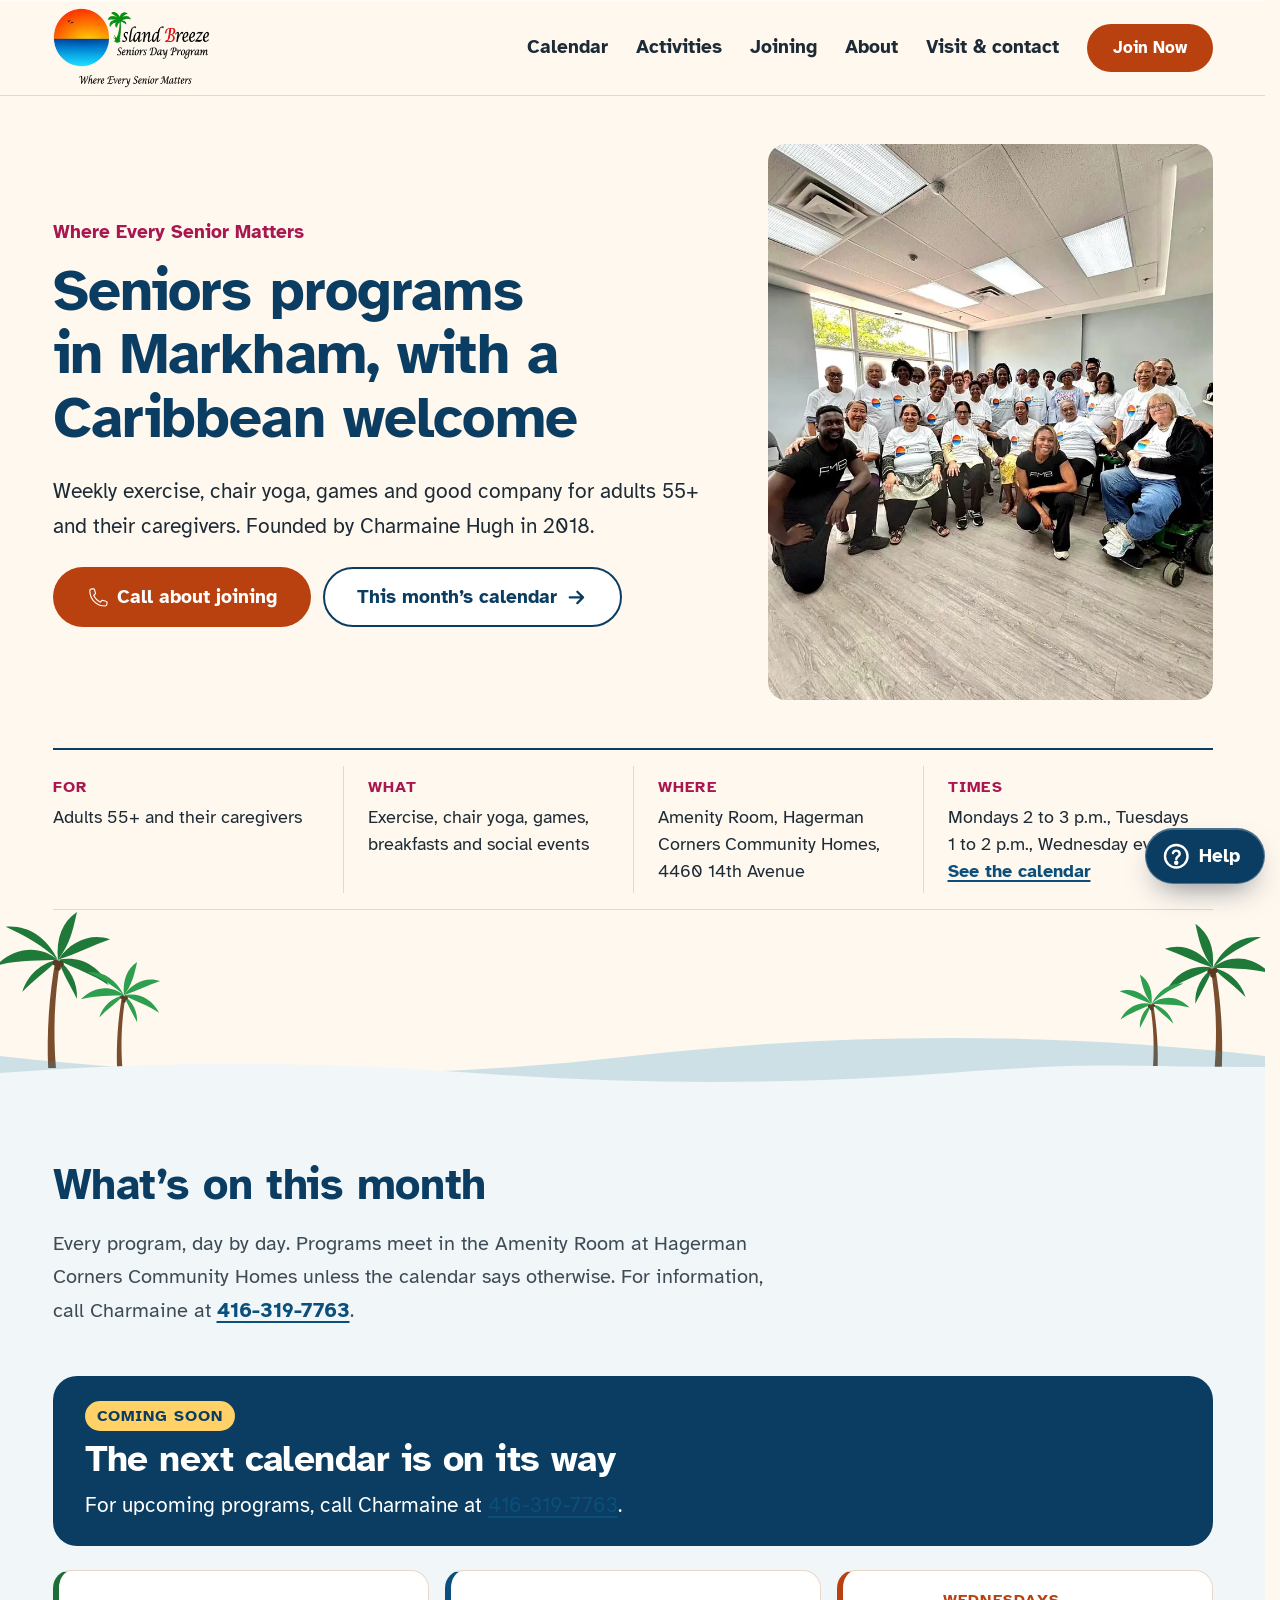
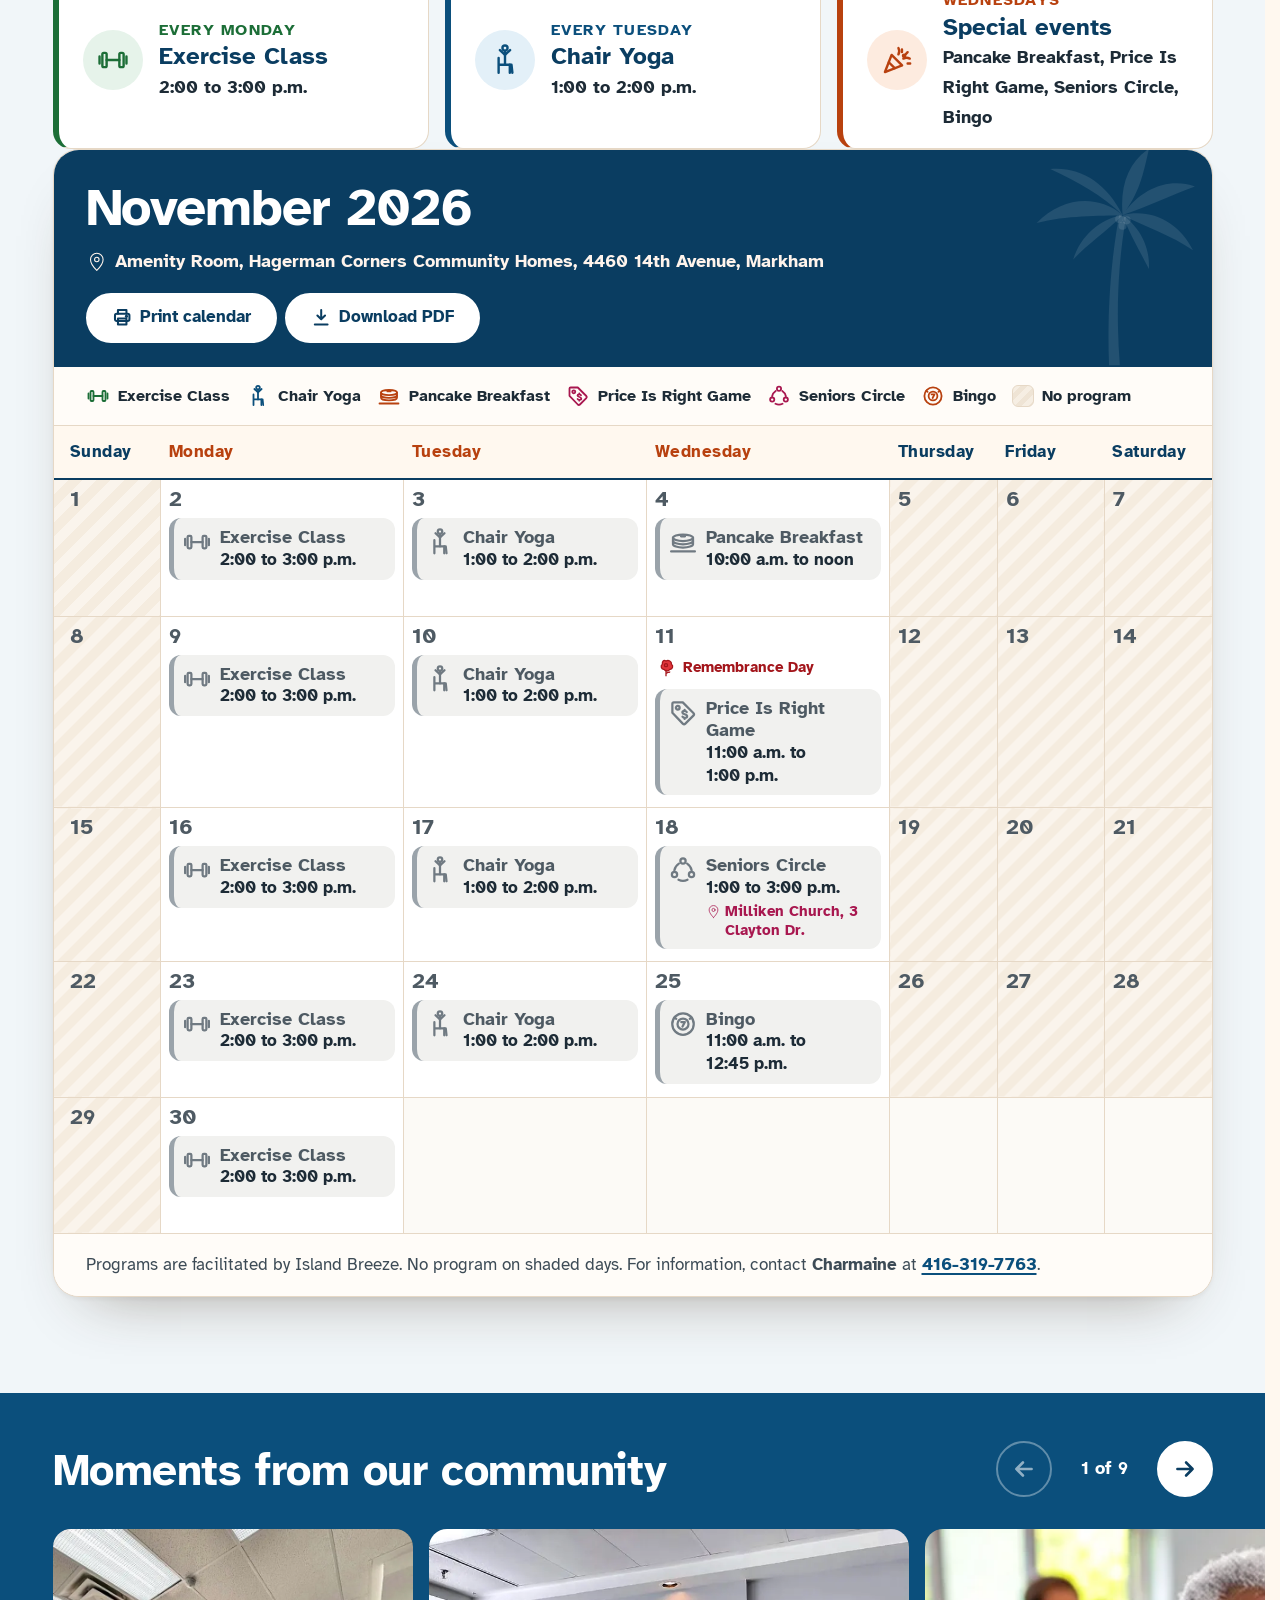
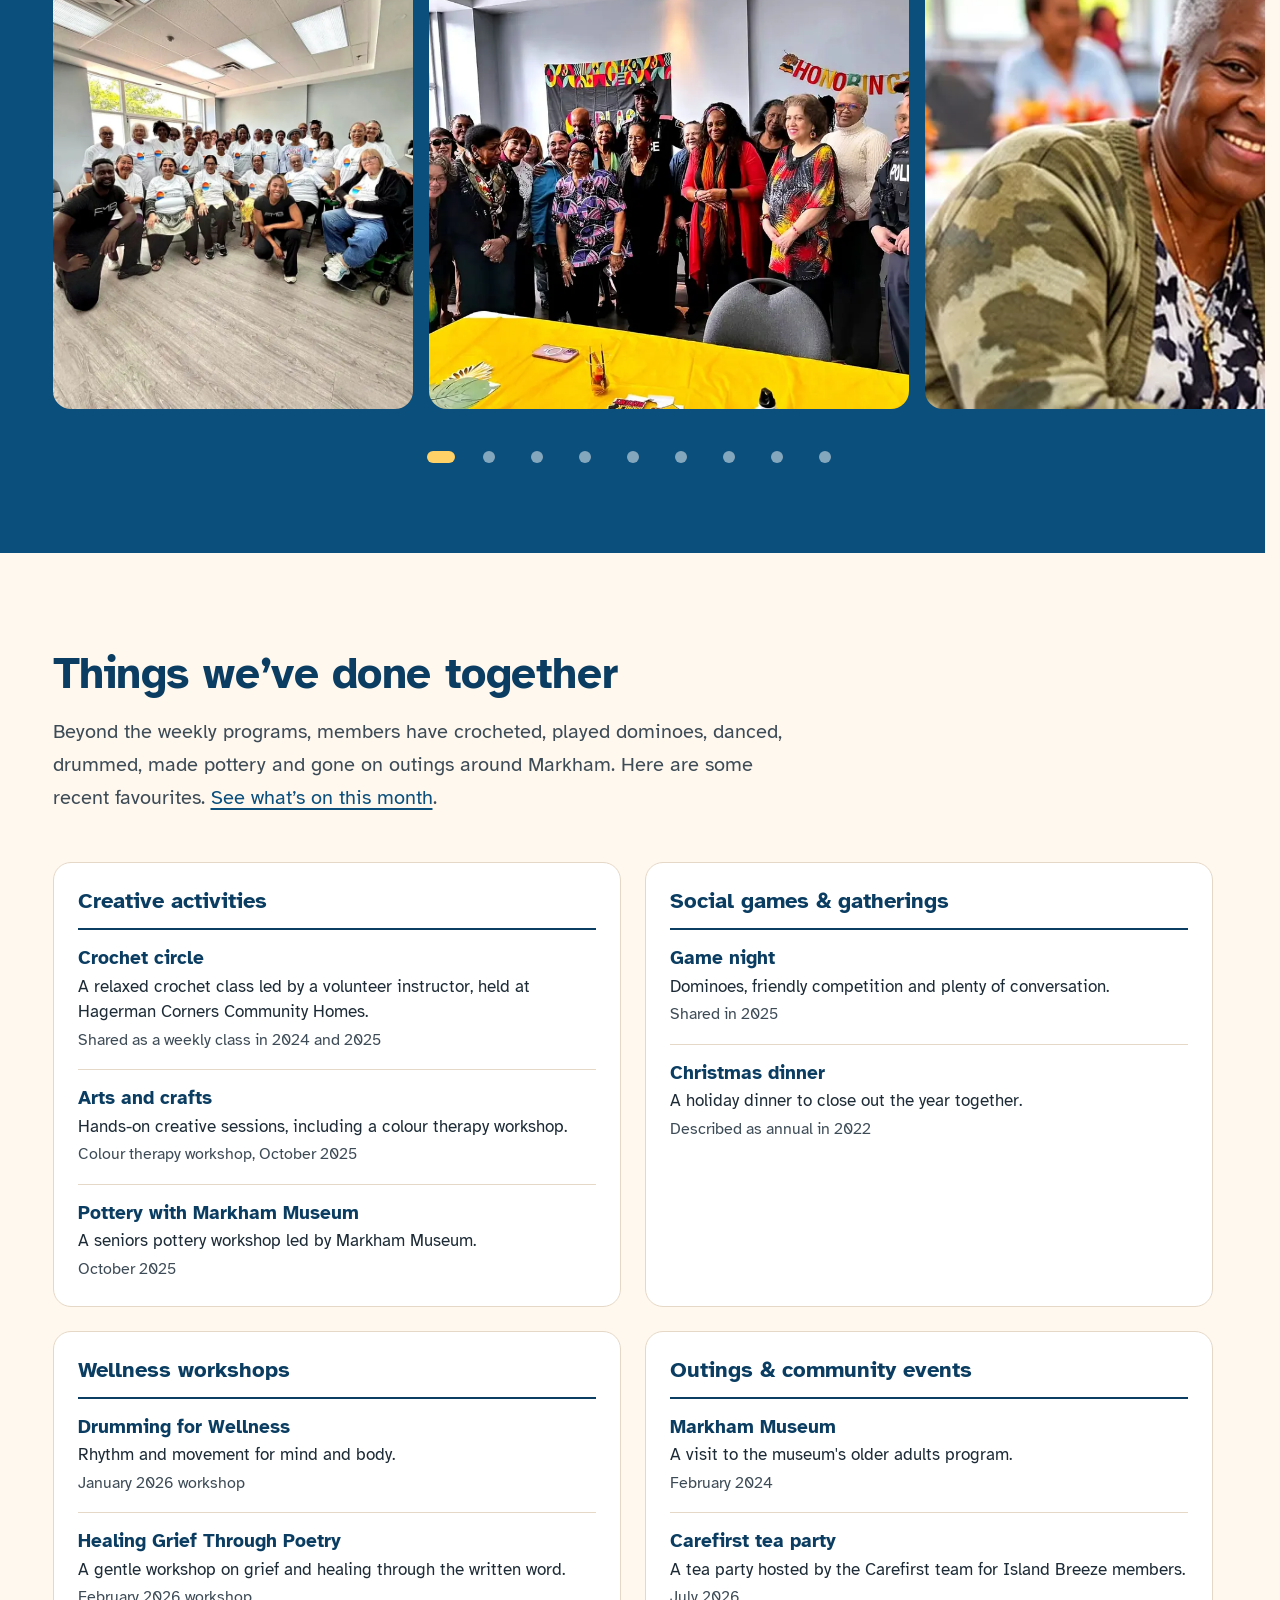
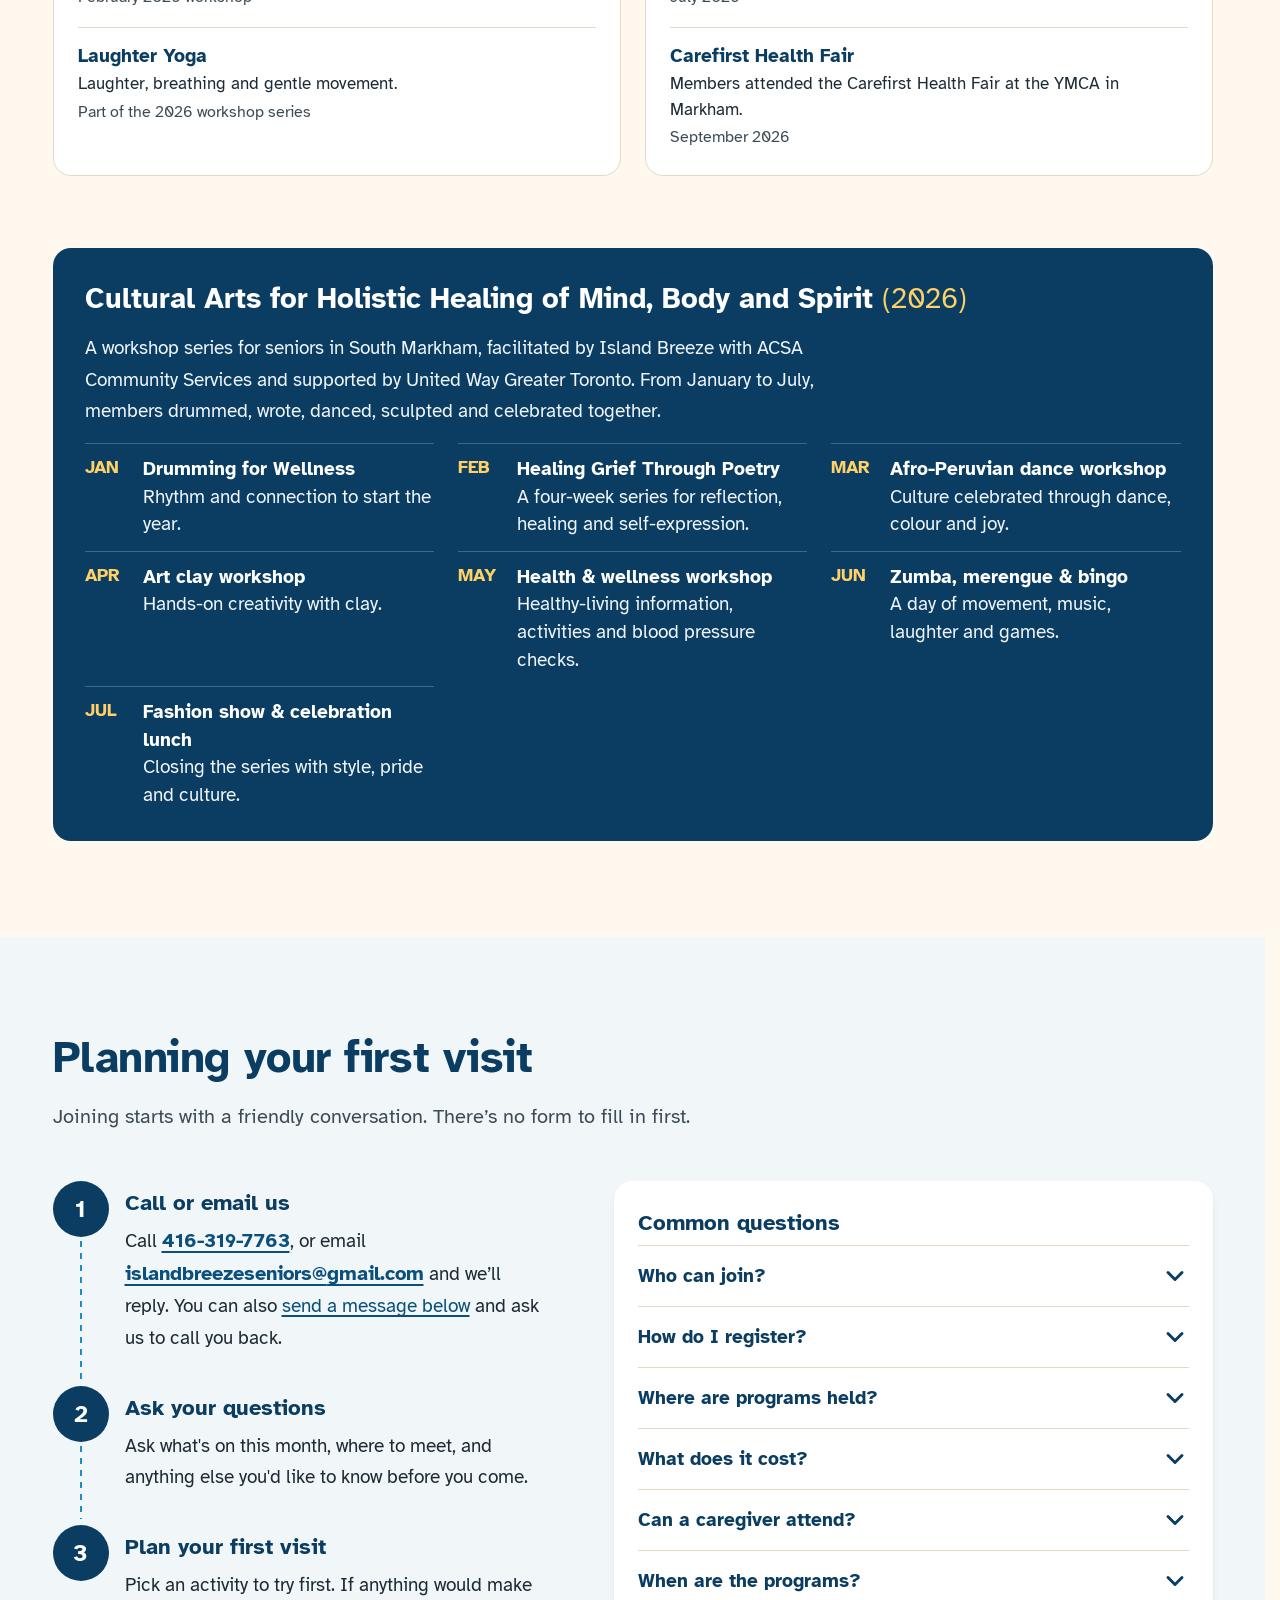
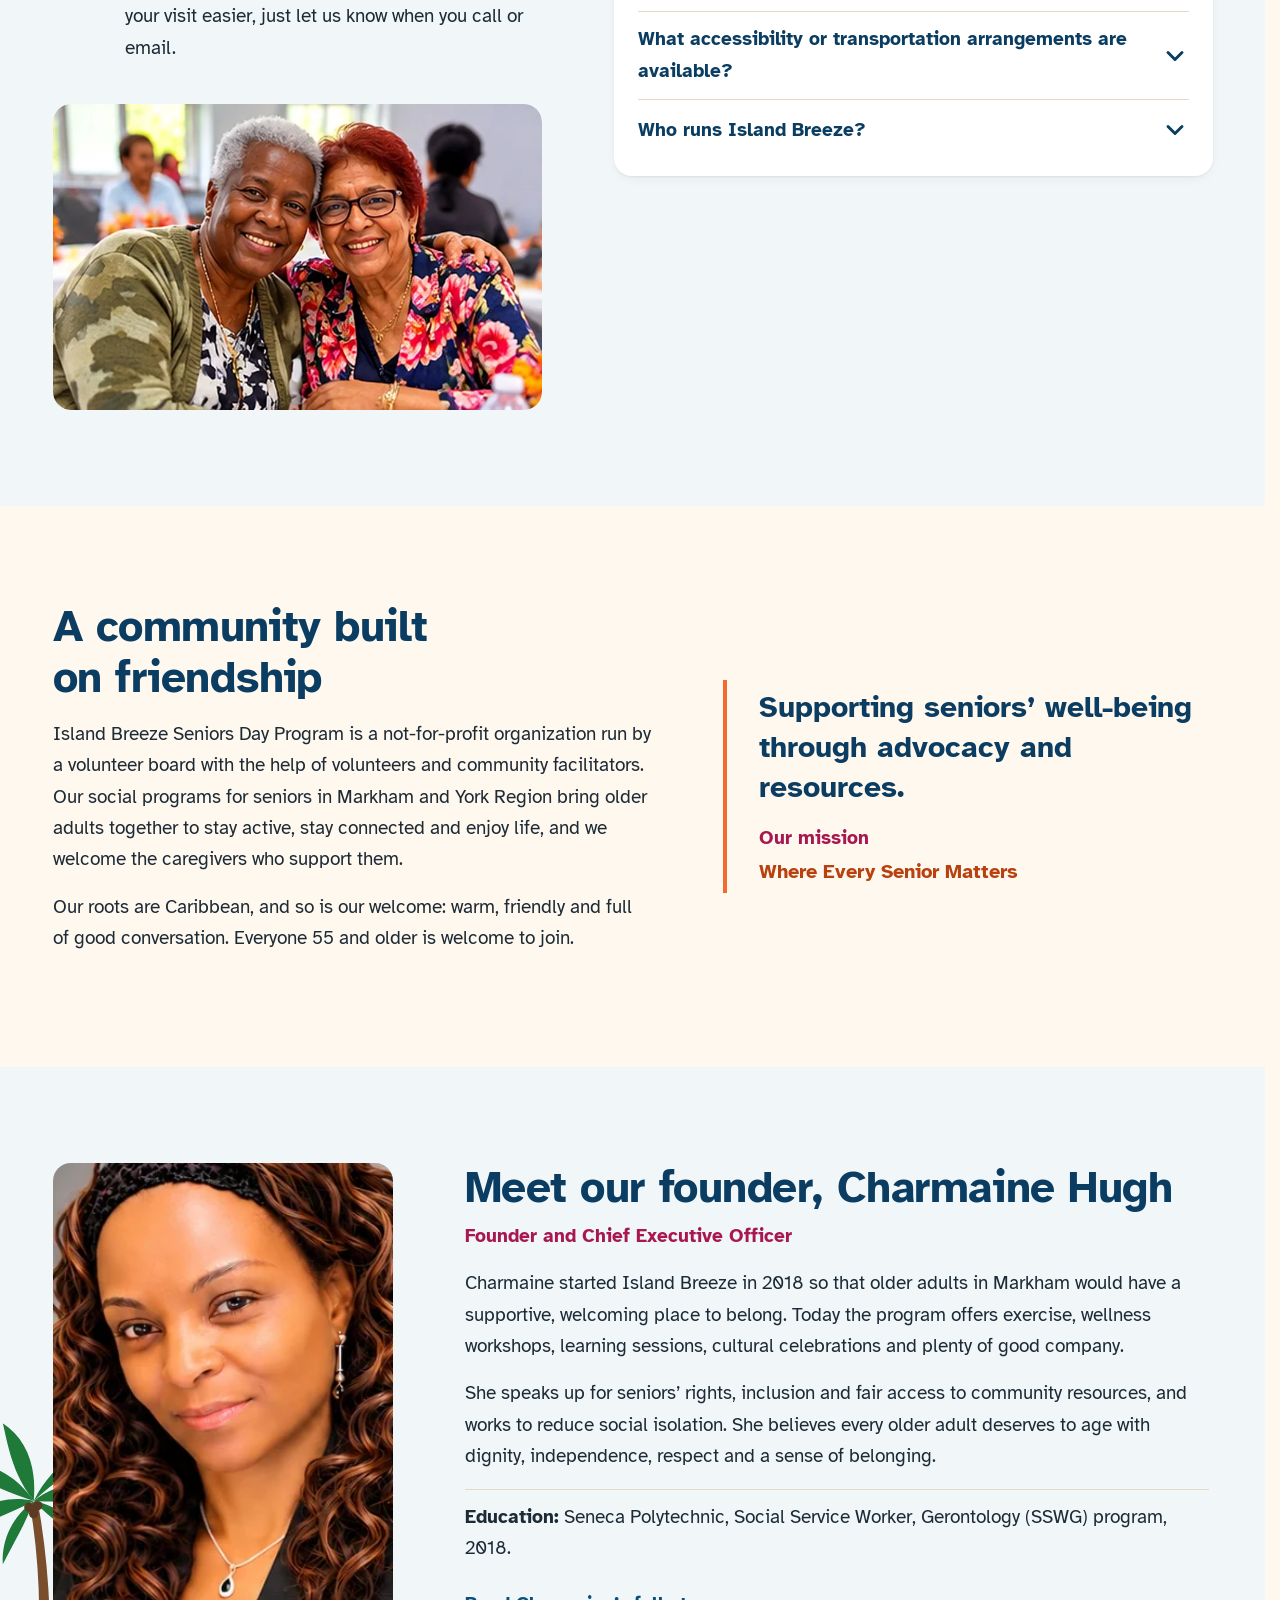
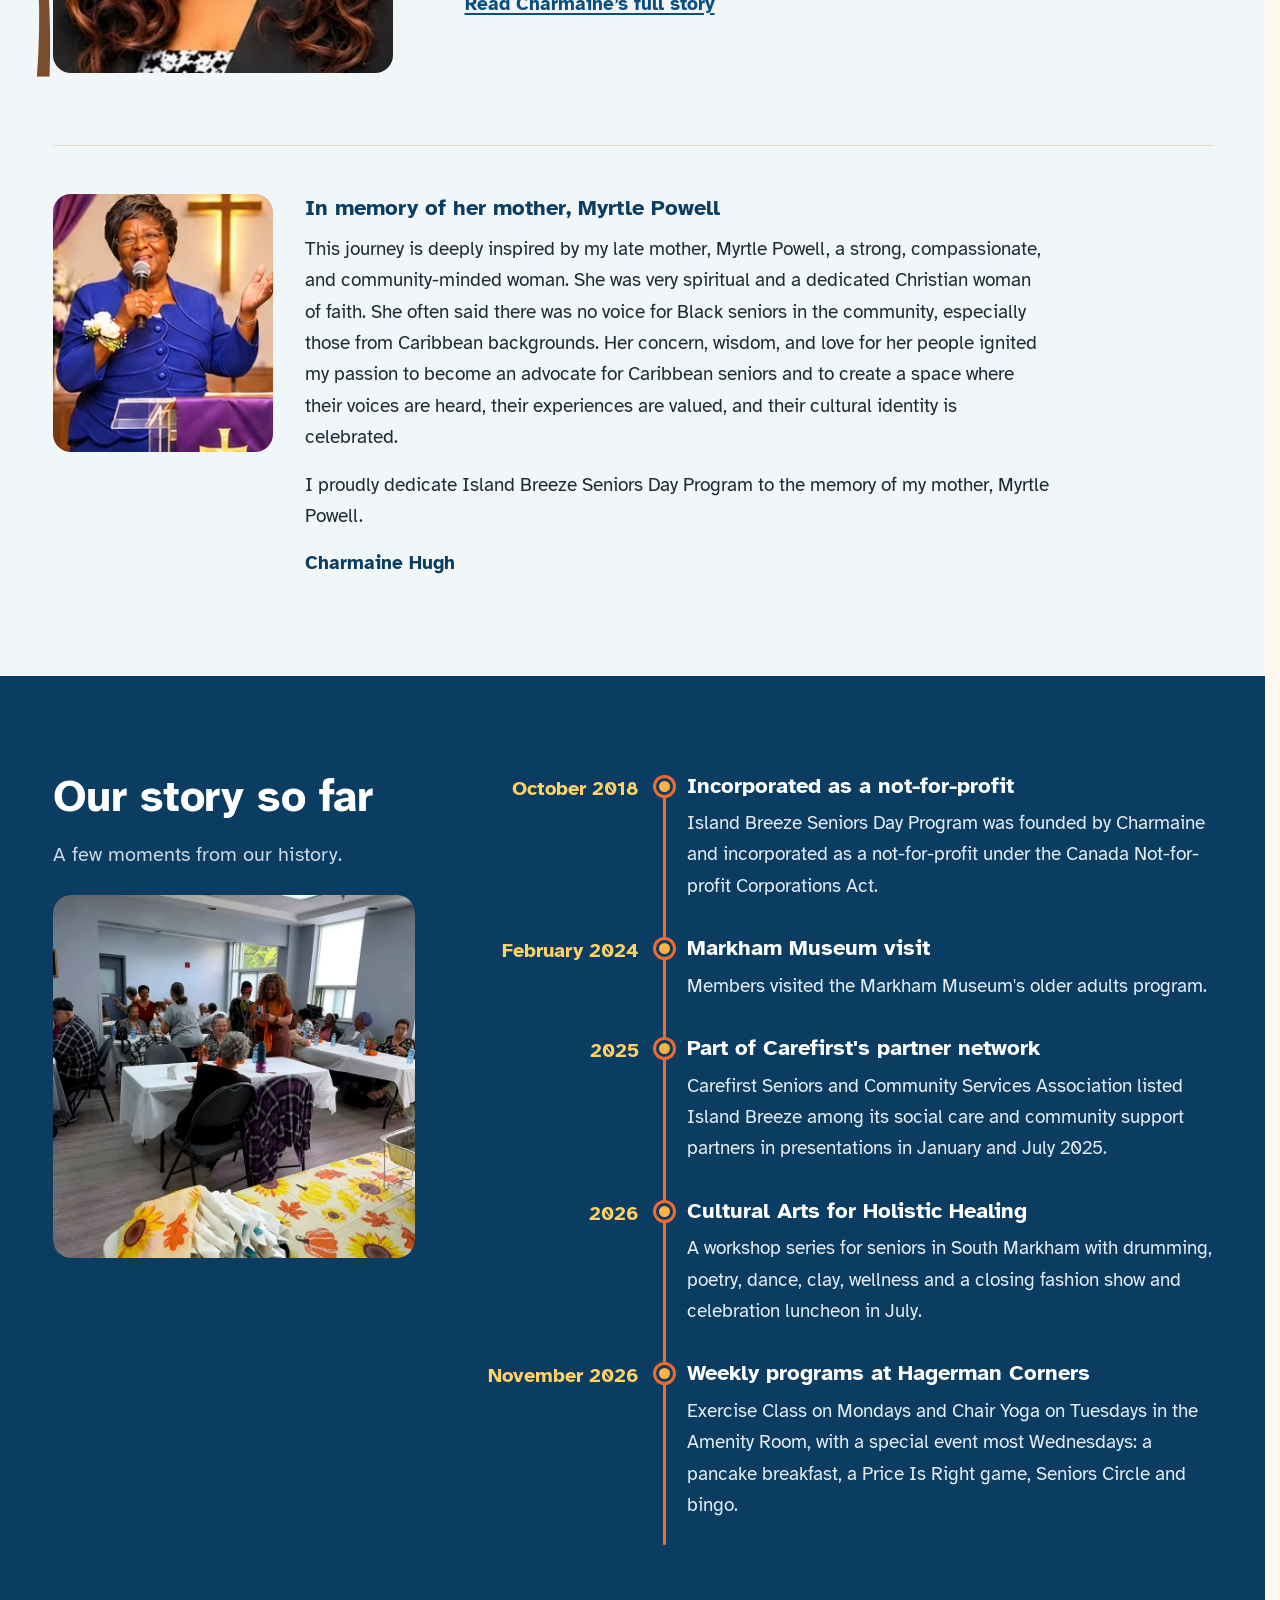
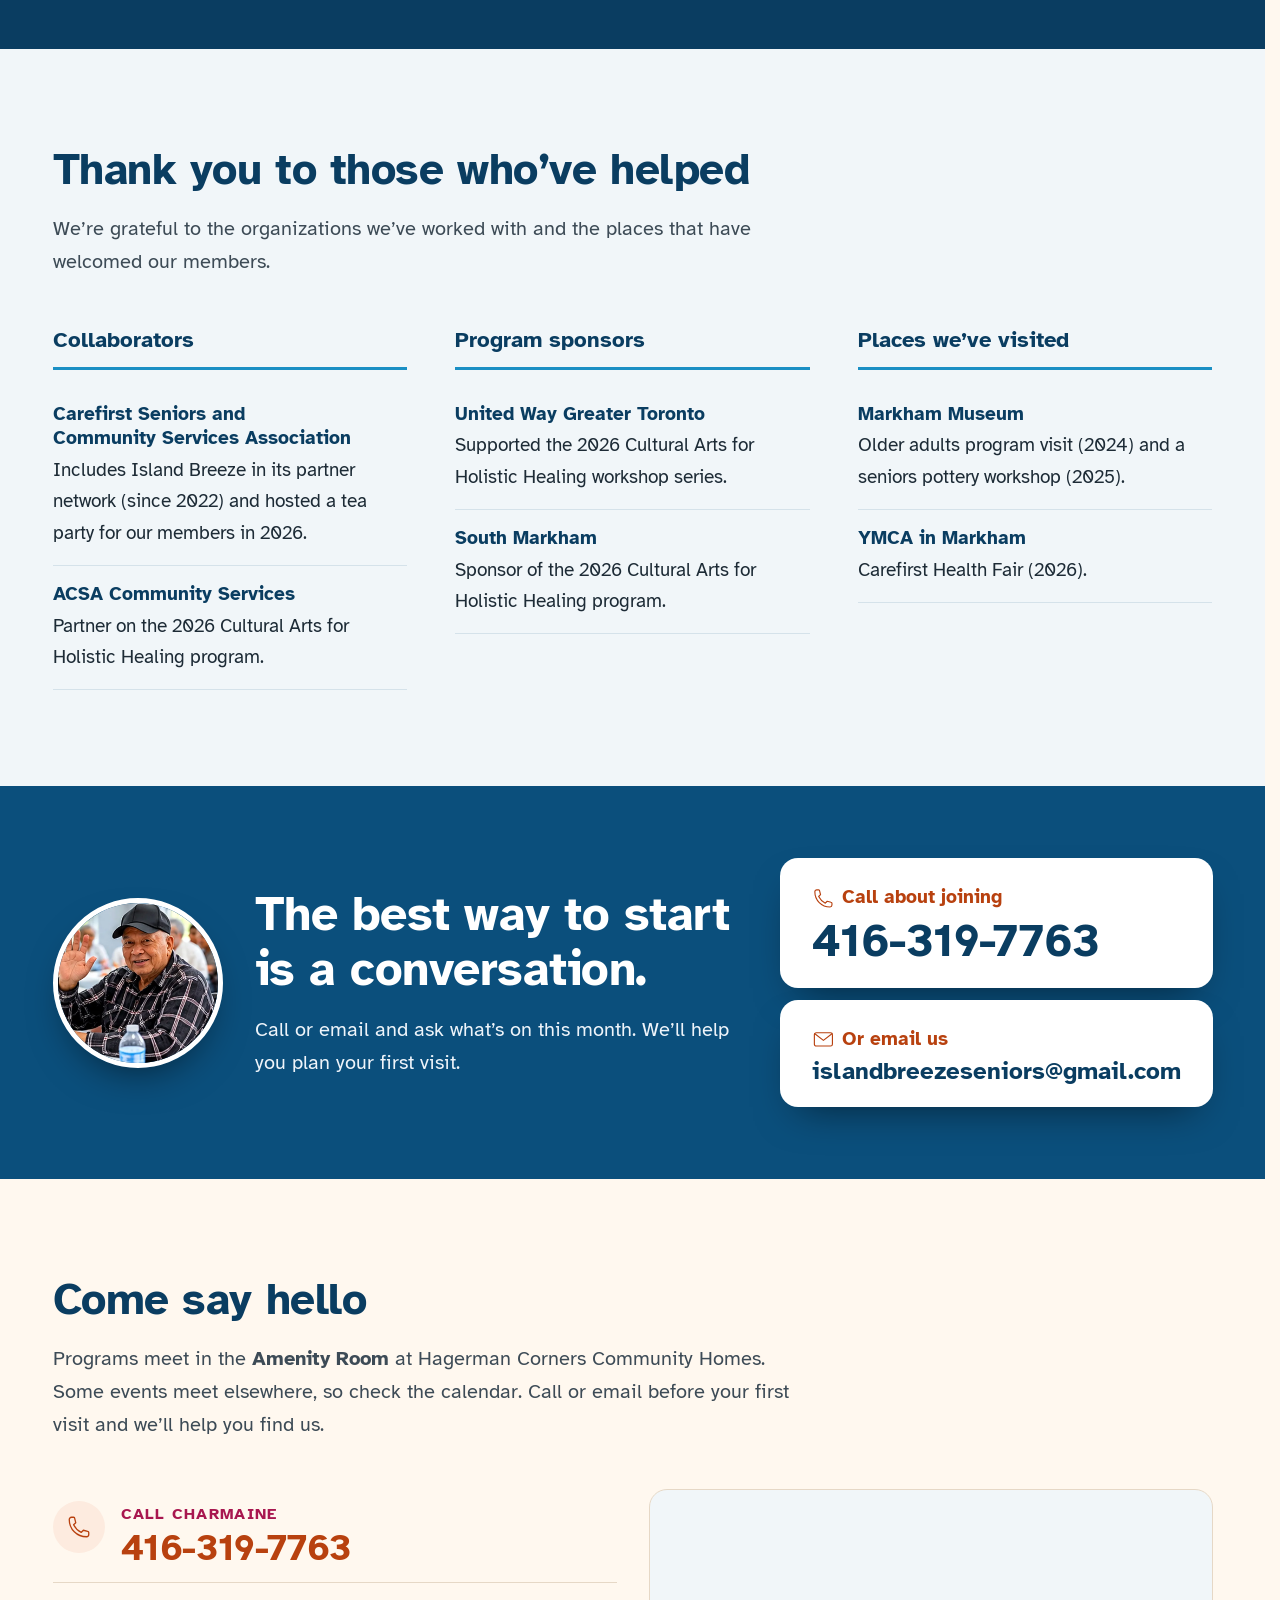
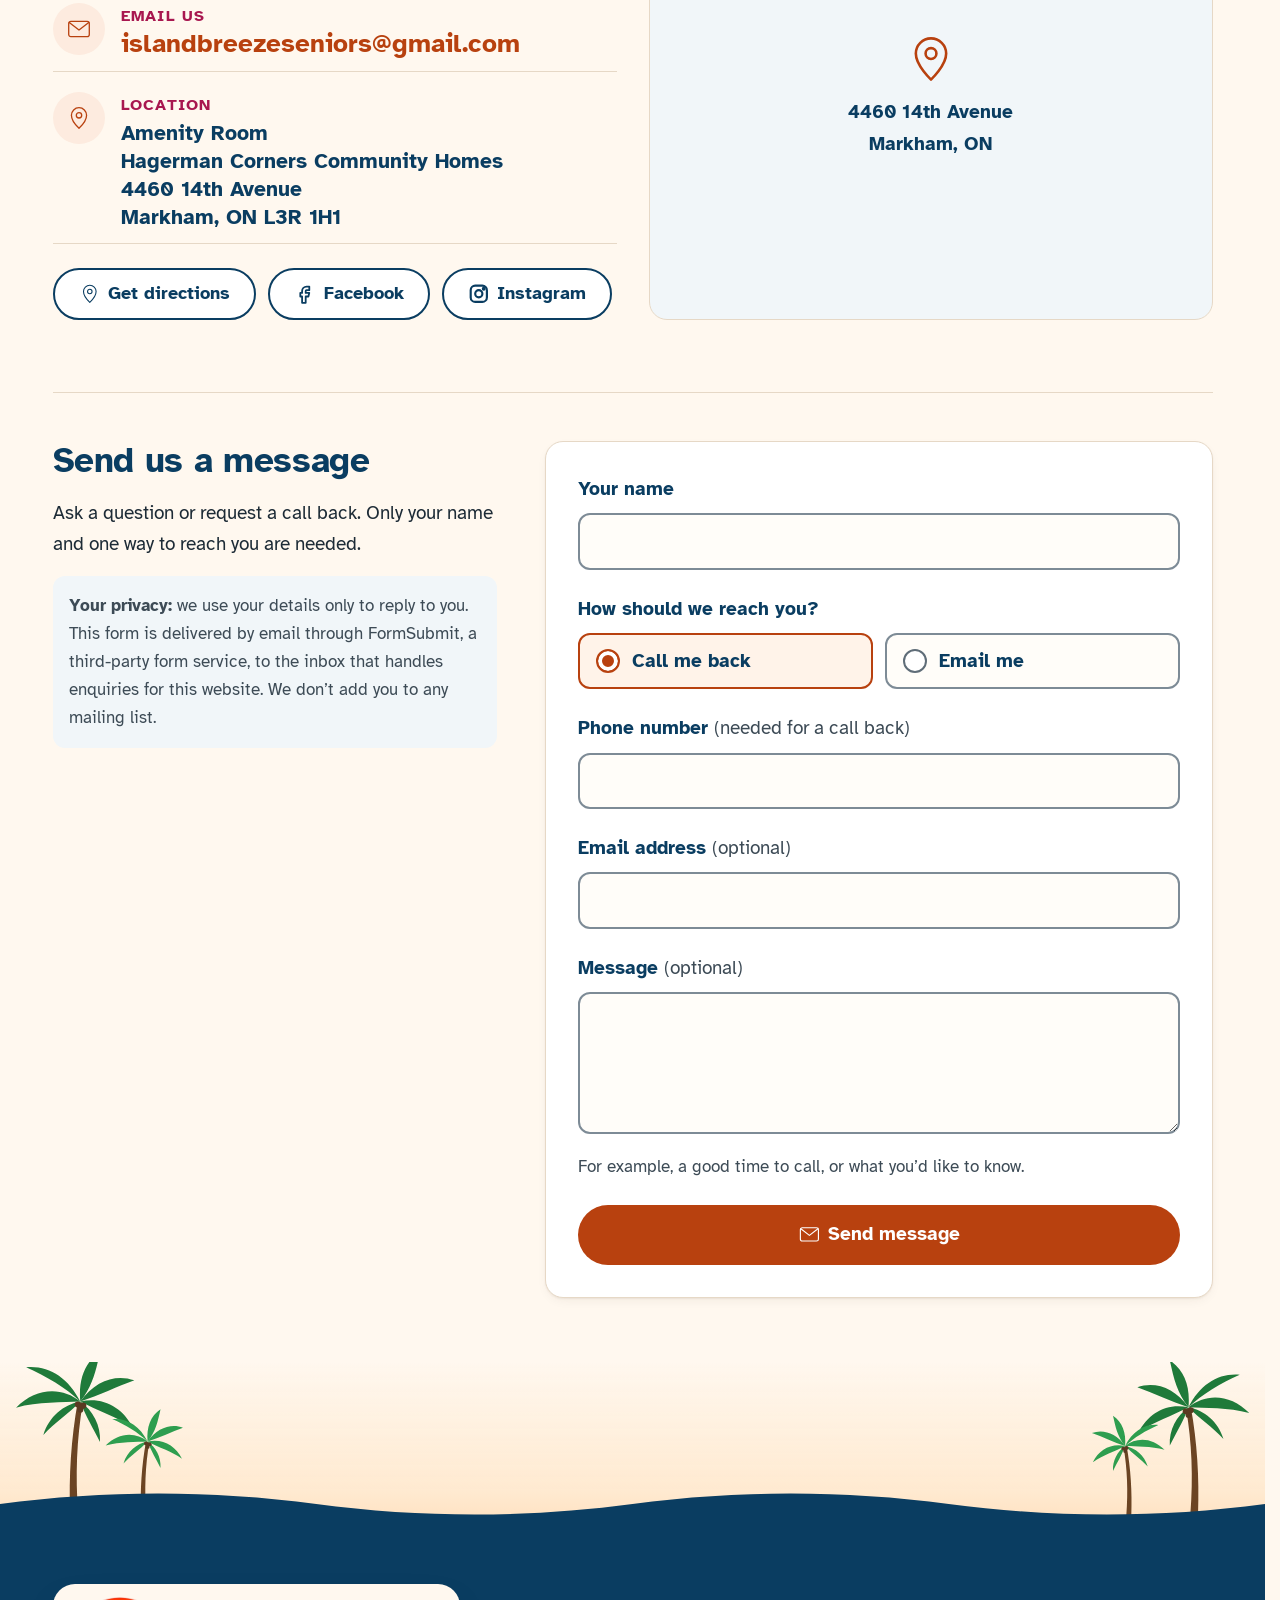
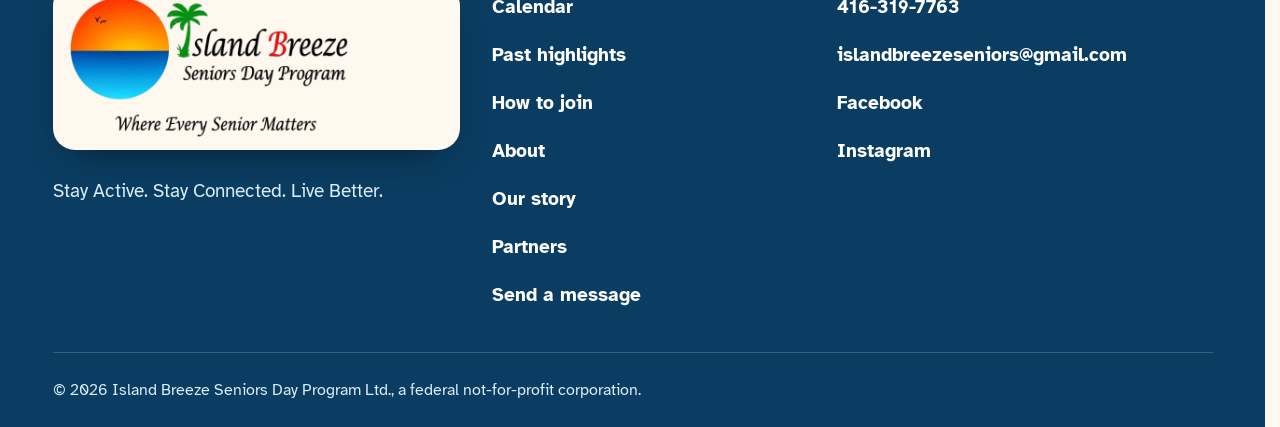
==== commit deede929: "Bring back the palm trees; head-and-shoulders founder photo At the client's request, the live site's" ====
--- a/public/index.html
+++ b/public/index.html
@@ -657,6 +657,7 @@
       <symbol id="a-print" viewBox="0 0 24 24"><path d="M7 8V3.5h10V8"/><rect x="3.5" y="8" width="17" height="8.5" rx="2"/><path d="M7 13.5h10v7H7Z"/><circle cx="17" cy="11" r=".8" fill="currentColor"/></symbol>
       <symbol id="a-download" viewBox="0 0 24 24"><path d="M12 3.5v11M7.5 10l4.5 4.5 4.5-4.5M4.5 20.5h15"/></symbol>
       <symbol id="a-calendar" viewBox="0 0 24 24"><rect x="3.5" y="5" width="17" height="15.5" rx="2.5"/><path d="M3.5 10h17M8 3v4M16 3v4M7.5 14h2M11 14h2M14.5 14h2M7.5 17h2M11 17h2"/></symbol>
+          <symbol id="palm" viewBox="0 0 240 320"><path fill="var(--palm-trunk, currentColor)" d="M113 320c-3-74 2-150 15-222l10 3c-12 70-15 144-9 219Z"/><g fill="var(--palm-leaf, currentColor)"><path d="M133 98C97 68 45 70 6 110c44-12 92-10 127-12Z"/><path d="M133 98C109 50 70 26 26 30c40 18 78 40 107 68Z"/><path d="M133 98c-4-44 9-78 39-98-8 36-14 66-39 98Z"/><path d="M133 98c29-42 71-55 107-42-34 12-70 30-107 42Z"/><path d="M133 98c45-10 84 12 104 52-32-22-70-34-104-52Z"/><path d="M133 98c-33 6-62 30-73 66 22-24 50-42 73-66Z"/><path d="M133 98c25 18 41 47 39 80-14-28-28-50-39-80Z"/></g><g fill="var(--palm-nut, currentColor)"><circle cx="128" cy="104" r="6"/><circle cx="139" cy="106" r="6"/><circle cx="133" cy="114" r="6"/></g></symbol>
     </defs>
   </svg>
 
@@ -714,6 +715,12 @@
           <div><dt>Times</dt><dd><!-- @content:hero-times -->Mondays 2 to 3 p.m., Tuesdays 1 to 2 p.m., Wednesday events. <a href="#calendar">See the calendar</a><!-- /@content:hero-times --></dd></div>
         </dl>
       </div>
+      <div class="horizon" aria-hidden="true">
+        <svg class="horizon-palms hp-left" viewBox="0 0 230 210" focusable="false"><use class="hp-1" href="#palm" x="0" y="0" width="150" height="200"/><use class="hp-2" href="#palm" x="110" y="64" width="104" height="139"/></svg>
+        <svg class="horizon-palms hp-right" viewBox="0 0 230 210" focusable="false"><use class="hp-1" href="#palm" x="0" y="14" width="138" height="186"/><use class="hp-2" href="#palm" x="104" y="80" width="92" height="123"/></svg>
+        <svg class="sea sea-back" viewBox="0 0 1440 80" preserveAspectRatio="none" focusable="false"><path d="M0 40c240 30 480 30 720 0s480-30 720 0v40H0Z"/></svg>
+        <svg class="sea sea-front" viewBox="0 0 1440 80" preserveAspectRatio="none" focusable="false"><path d="M0 50c180-24 360-24 540 0s360 24 540 0 180-12 360-12v42H0Z"/></svg>
+      </div>
     </section>
 
     <!-- CALENDAR -->
@@ -733,6 +740,7 @@
             </ul>
             <div class="cal-card reveal">
               <div class="cal-head">
+                <svg class="cal-palms" viewBox="0 0 400 160" preserveAspectRatio="xMaxYMax meet" aria-hidden="true" focusable="false"><use href="#palm" x="268" y="-6" width="120" height="170"/><g transform="translate(722 0) scale(-1 1)"><use href="#palm" x="318" y="30" width="86" height="132"/></g></svg>
                 <div class="cal-head-text">
                   <h3 class="cal-title">November 2026</h3>
                   <p class="cal-sub"><svg class="ico" aria-hidden="true"><use href="#i-pin"/></svg>Amenity Room, Hagerman Corners Community Homes, 4460 14th Avenue, Markham</p>
@@ -1177,9 +1185,10 @@
     <section id="founder" class="section section-founder" aria-labelledby="founder-title">
       <div class="wrap founder-grid">
         <figure class="founder-photo">
+          <svg class="founder-palm" viewBox="0 0 240 320" aria-hidden="true" focusable="false"><use href="#palm"/></svg>
           <picture>
             <source type="image/webp" srcset="img/founder-charmaine-hugh.webp">
-            <img src="img/founder-charmaine-hugh.jpg" alt="Charmaine Hugh, founder of Island Breeze, smiling, with long curly hair." width="328" height="410" loading="lazy" decoding="async">
+            <img src="img/founder-charmaine-hugh.jpg" alt="Charmaine Hugh, founder of Island Breeze, smiling, with long curly hair." width="314" height="471" loading="lazy" decoding="async">
           </picture>
         </figure>
         <div class="founder-text">
@@ -1428,6 +1437,11 @@
     </section>
   </main>
 
+  <div class="beach" aria-hidden="true">
+    <svg class="beach-palms bl" viewBox="0 0 230 210" focusable="false"><use class="bp bp-1" href="#palm" x="0" y="0" width="150" height="200"/><use class="bp bp-2" href="#palm" x="112" y="70" width="98" height="132"/></svg>
+    <svg class="beach-palms br" viewBox="0 0 230 210" focusable="false"><use class="bp bp-1" href="#palm" x="0" y="10" width="142" height="190"/><use class="bp bp-2" href="#palm" x="106" y="78" width="92" height="124"/></svg>
+    <svg class="beach-sea" viewBox="0 0 1440 70" preserveAspectRatio="none" focusable="false"><path d="M0 22c120-14 240-14 360 0s240 14 360 0 240-14 360 0 240 14 360 0v48H0Z"/></svg>
+  </div>
   <footer class="site-footer">
     <div class="wrap footer-grid">
       <div>
--- a/public/styles.css
+++ b/public/styles.css
@@ -157,7 +157,7 @@
 @media (max-width: 374px) { .brand-logo { height: 46px; } .join-btn { padding-inline: .625rem; } }
 
 /* ---------- Hero (compact) ---------- */
-.hero { position: relative; padding: var(--s-7) 0 var(--s-7); background: var(--sand); }
+.hero { position: relative; overflow: hidden; padding: var(--s-7) 0 0; background: var(--sand); }
 .hero-inner { display: grid; grid-template-columns: minmax(0, 1.2fr) minmax(0, .8fr); gap: var(--s-7); align-items: center; }
 .hero-photo { margin: 0; }
 .hero-photo picture { display: block; overflow: hidden; border-radius: var(--radius); }
@@ -167,6 +167,17 @@
 .hero-text { font-size: 1.3125rem; max-width: 34em; color: var(--ink); }
 .hero-cta { display: flex; flex-wrap: wrap; gap: var(--s-3); margin-top: var(--s-5); }
 
+
+/* Shoreline under the hero: the live site's palms on the sand, a still sea meeting the calendar */
+.horizon { position: relative; height: 170px; margin-top: var(--s-2); pointer-events: none; }
+.horizon-palms { position: absolute; bottom: 12px; height: 164px; width: auto; --palm-trunk: #7a4e2c; --palm-leaf: #1f7a3a; --palm-nut: #5a3a22; }
+.hp-left { left: max(-20px, (100% - 1160px) / 2 - 60px); }
+.hp-right { right: max(-20px, (100% - 1160px) / 2 - 60px); transform: scaleX(-1); }
+.horizon .hp-2 { --palm-leaf: #2e9e4f; }
+.sea { position: absolute; left: 0; bottom: 0; width: 100%; }
+.sea-back { height: 64px; fill: rgba(27, 143, 196, .22); }
+.sea-front { height: 40px; fill: var(--tint); }
+@media (max-width: 700px) { .horizon { height: 120px; } .horizon-palms { height: 112px; } .hp-left { left: -30px; } .hp-right { right: -30px; } }
 
 /* At-a-glance fact strip */
 .facts { display: grid; grid-template-columns: repeat(4, minmax(0, 1fr)); gap: 0; margin: var(--s-7) 0 var(--s-2); padding: var(--s-4) 0; border-top: 2px solid var(--ocean-900); border-bottom: 1px solid var(--line); }
@@ -379,6 +390,15 @@
 @media (max-width: 360px) { .big-call { padding: var(--s-4); } .big-call-number { font-size: 1.7rem; white-space: normal; } }
 
 /* ---------- Footer ---------- */
+/* Beach above the footer: sand, palms, and the sea that becomes the footer */
+.beach { position: relative; height: 190px; margin-top: calc(-1 * var(--s-6)); background: linear-gradient(180deg, rgba(255, 248, 239, 0) 0%, #ffe9cf 70%, #ffd9b0 100%); overflow: hidden; pointer-events: none; }
+.beach-sea { position: absolute; left: 0; bottom: 0; width: 100%; height: 70px; fill: var(--ocean-900); }
+.beach-palms { position: absolute; bottom: 30px; height: 170px; width: auto; }
+.beach-palms.bl { left: max(8px, (100% - 1160px) / 2 - 40px); }
+.beach-palms.br { right: max(8px, (100% - 1160px) / 2 - 40px); transform: scaleX(-1); }
+.bp { --palm-trunk: #6b4423; --palm-leaf: #1f7a3a; --palm-nut: #5a3a22; }
+.bp-2 { --palm-leaf: #2e9e4f; }
+@media (max-width: 700px) { .beach { height: 130px; } .beach-palms { height: 112px; bottom: 26px; } .beach-sea { height: 54px; } }
 .site-footer { background: var(--ocean-900); color: #d9ecf7; padding: var(--s-6) 0 var(--s-5); }
 .bp { --palm-trunk: #6b4423; --palm-leaf: #1f7a3a; --palm-nut: #5a3a22; }
 .bp-2 { --palm-leaf: #2e9e4f; }
@@ -451,6 +471,9 @@
     .hero-photo:hover img, .founder-photo:hover img { transform: scale(1.02); }
   }
   .cl-week.cl-unfold { animation: rise .35s var(--ease) both; }
+  /* Palms sway, barely: a breeze, not a storm (still when motion is reduced) */
+  .horizon-palms use, .beach-palms use, .cal-palms use, .cal-palms g, .founder-palm use { transform-box: fill-box; transform-origin: 50% 100%; animation: breeze 9s ease-in-out infinite alternate; }
+  .horizon-palms .hp-2, .beach-palms .bp-2 { animation-duration: 7s; animation-delay: -3s; }
   .faq-item[open] .faq-answer { animation: rise .35s var(--ease); }
 
   /* Panels materialize (E8): blur and scale resolve together from the button that opened them,
@@ -666,6 +689,7 @@
 /* The month card */
 .cal-card { overflow: hidden; border-radius: calc(var(--radius) + 8px); background: #fff; border: 1px solid var(--line); box-shadow: 0 2px 4px rgba(60, 40, 20, .05), 0 30px 60px -36px rgba(60, 40, 20, .45); }
 .cal-head { position: relative; display: flex; flex-wrap: wrap; align-items: flex-end; justify-content: space-between; gap: var(--s-4); padding: var(--s-6) var(--s-6) var(--s-5); color: #fff; background: var(--ocean-900); overflow: hidden; isolation: isolate; }
+.cal-palms { position: absolute; right: 0; bottom: 0; z-index: -1; height: 100%; width: auto; max-width: 70%; color: rgba(255, 255, 255, .1); }
 .cal-head-text { min-width: 0; }
 .cal-title { margin: 0; color: #fff; font-size: clamp(2.2rem, 1.6rem + 2.4vw, 3.3rem); font-weight: 800; line-height: 1; letter-spacing: -.02em; }
 .cal-sub { display: flex; align-items: flex-start; gap: var(--s-2); margin: var(--s-3) 0 0; font-size: 1.125rem; font-weight: 700; color: #fff4ec; }
@@ -759,7 +783,7 @@
 @page cal { size: landscape; margin: 10mm; }
 @media print {
   html.print-cal body { background: #fff; padding: 0; }
-  html.print-cal .skip, html.print-cal .site-header, html.print-cal .site-footer, html.print-cal .help-launcher, html.print-cal .call-bar, html.print-cal dialog, html.print-cal main > section:not(#calendar) { display: none !important; }
+  html.print-cal .skip, html.print-cal .site-header, html.print-cal .beach, html.print-cal .site-footer, html.print-cal .help-launcher, html.print-cal .call-bar, html.print-cal dialog, html.print-cal main > section:not(#calendar) { display: none !important; }
   html.print-cal #calendar { page: cal; padding: 0; background: #fff; }
   html.print-cal #calendar .section-head, html.print-cal .next-up, html.print-cal .weekly, html.print-cal .cal-actions, html.print-cal .cal-deco, html.print-cal .cal-list { display: none !important; }
   html.print-cal .cal-grid { display: table !important; }
@@ -795,11 +819,13 @@
 }
 
 /* ---------- Founder: Charmaine Hugh, and the tribute to her mother ---------- */
-.section-founder { background: var(--tint); }
+.section-founder { overflow: clip; background: var(--tint); }
 .founder-grid { display: grid; grid-template-columns: minmax(0, 340px) minmax(0, 1fr); gap: var(--s-8); align-items: start; }
-.founder-photo { margin: 0; }
+.founder-photo { position: relative; isolation: isolate; margin: 0; }
+.founder-palm { position: absolute; z-index: -1; left: -104px; bottom: -4px; width: 190px; height: 254px; --palm-trunk: #7a4e2c; --palm-leaf: #1f7a3a; --palm-nut: #5a3a22; transform: scaleX(-1); }
+@media (max-width: 1240px) { .founder-palm { display: none; } }
 .founder-photo picture { display: block; overflow: hidden; border-radius: var(--radius); }
-.founder-photo img { width: 100%; height: auto; aspect-ratio: 4 / 5; object-fit: cover; }
+.founder-photo img { width: 100%; height: auto; aspect-ratio: 2 / 3; object-fit: cover; object-position: 50% 30%; }
 .founder-text p { max-width: var(--measure); }
 .founder-role { margin-top: calc(-1 * var(--s-2)); font-weight: 700; color: var(--pink-700); }
 .founder-edu { padding-top: var(--s-3); border-top: 1px solid var(--line); }
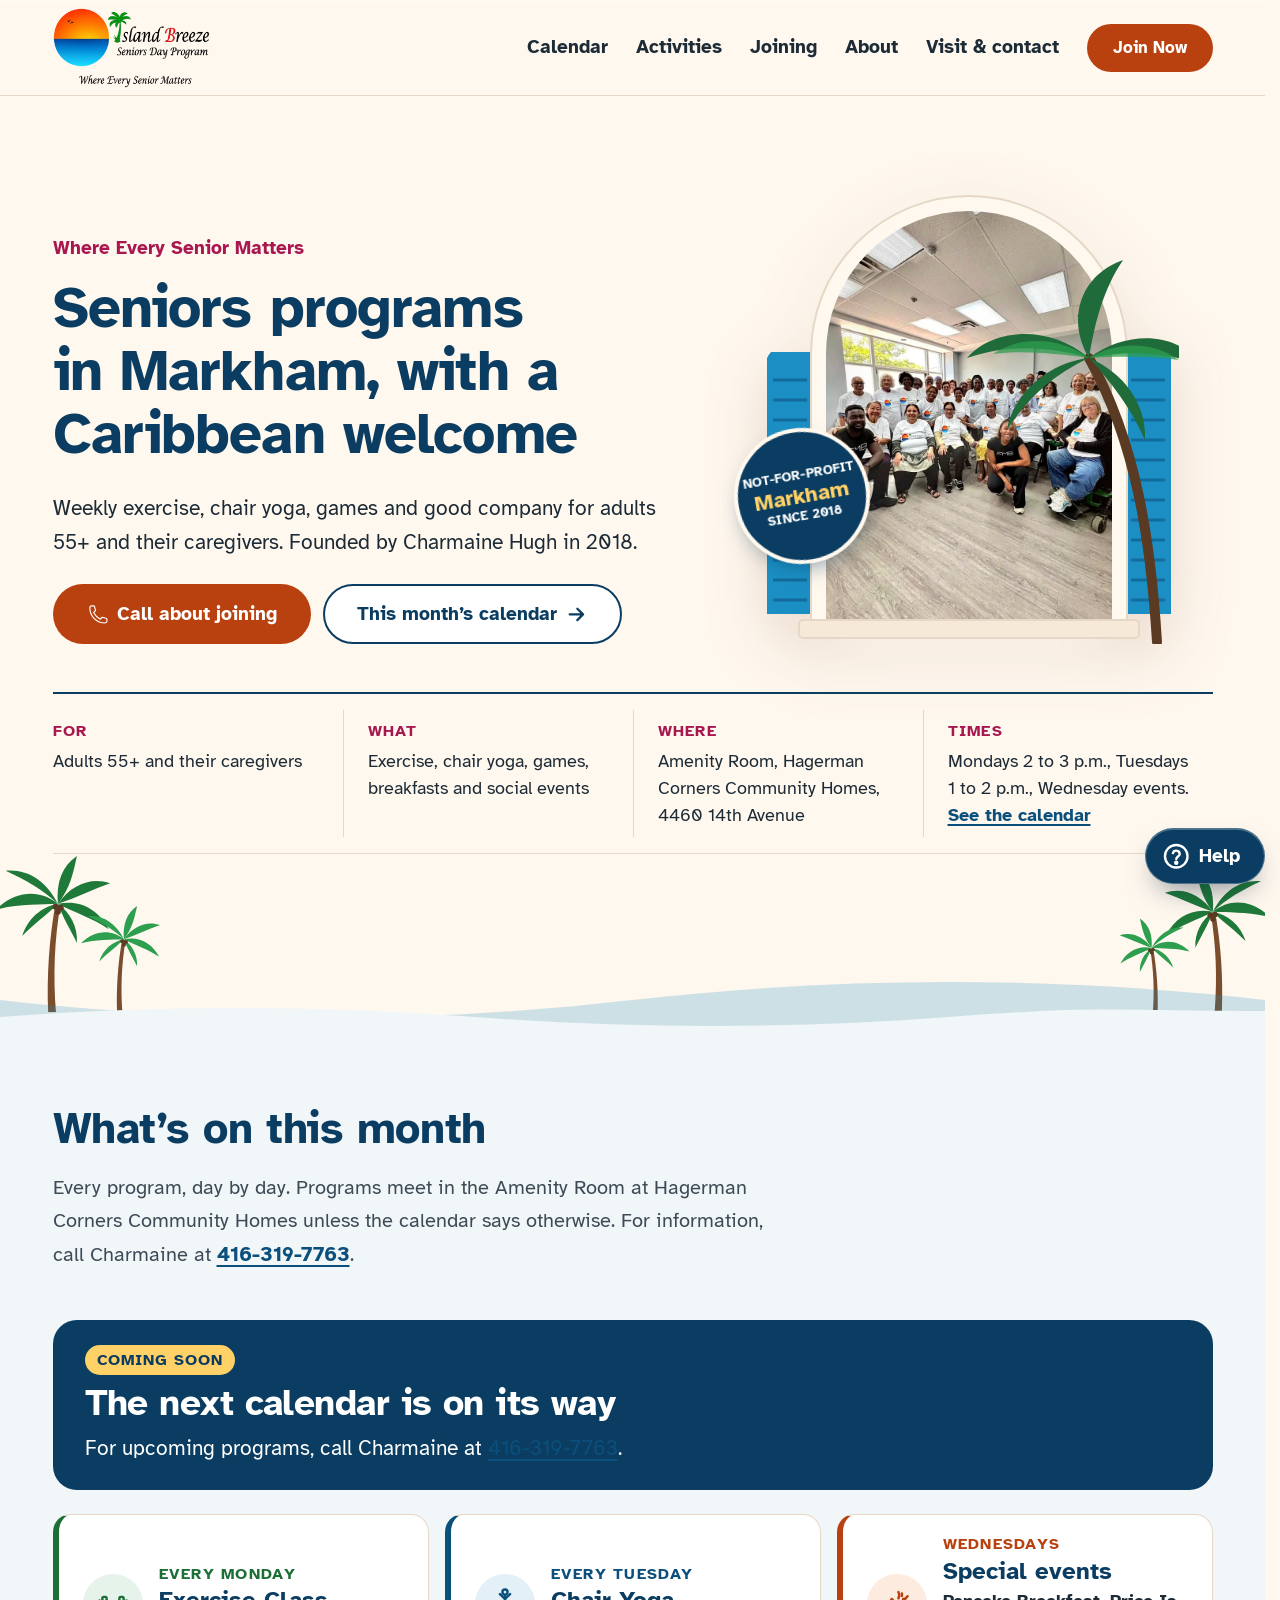
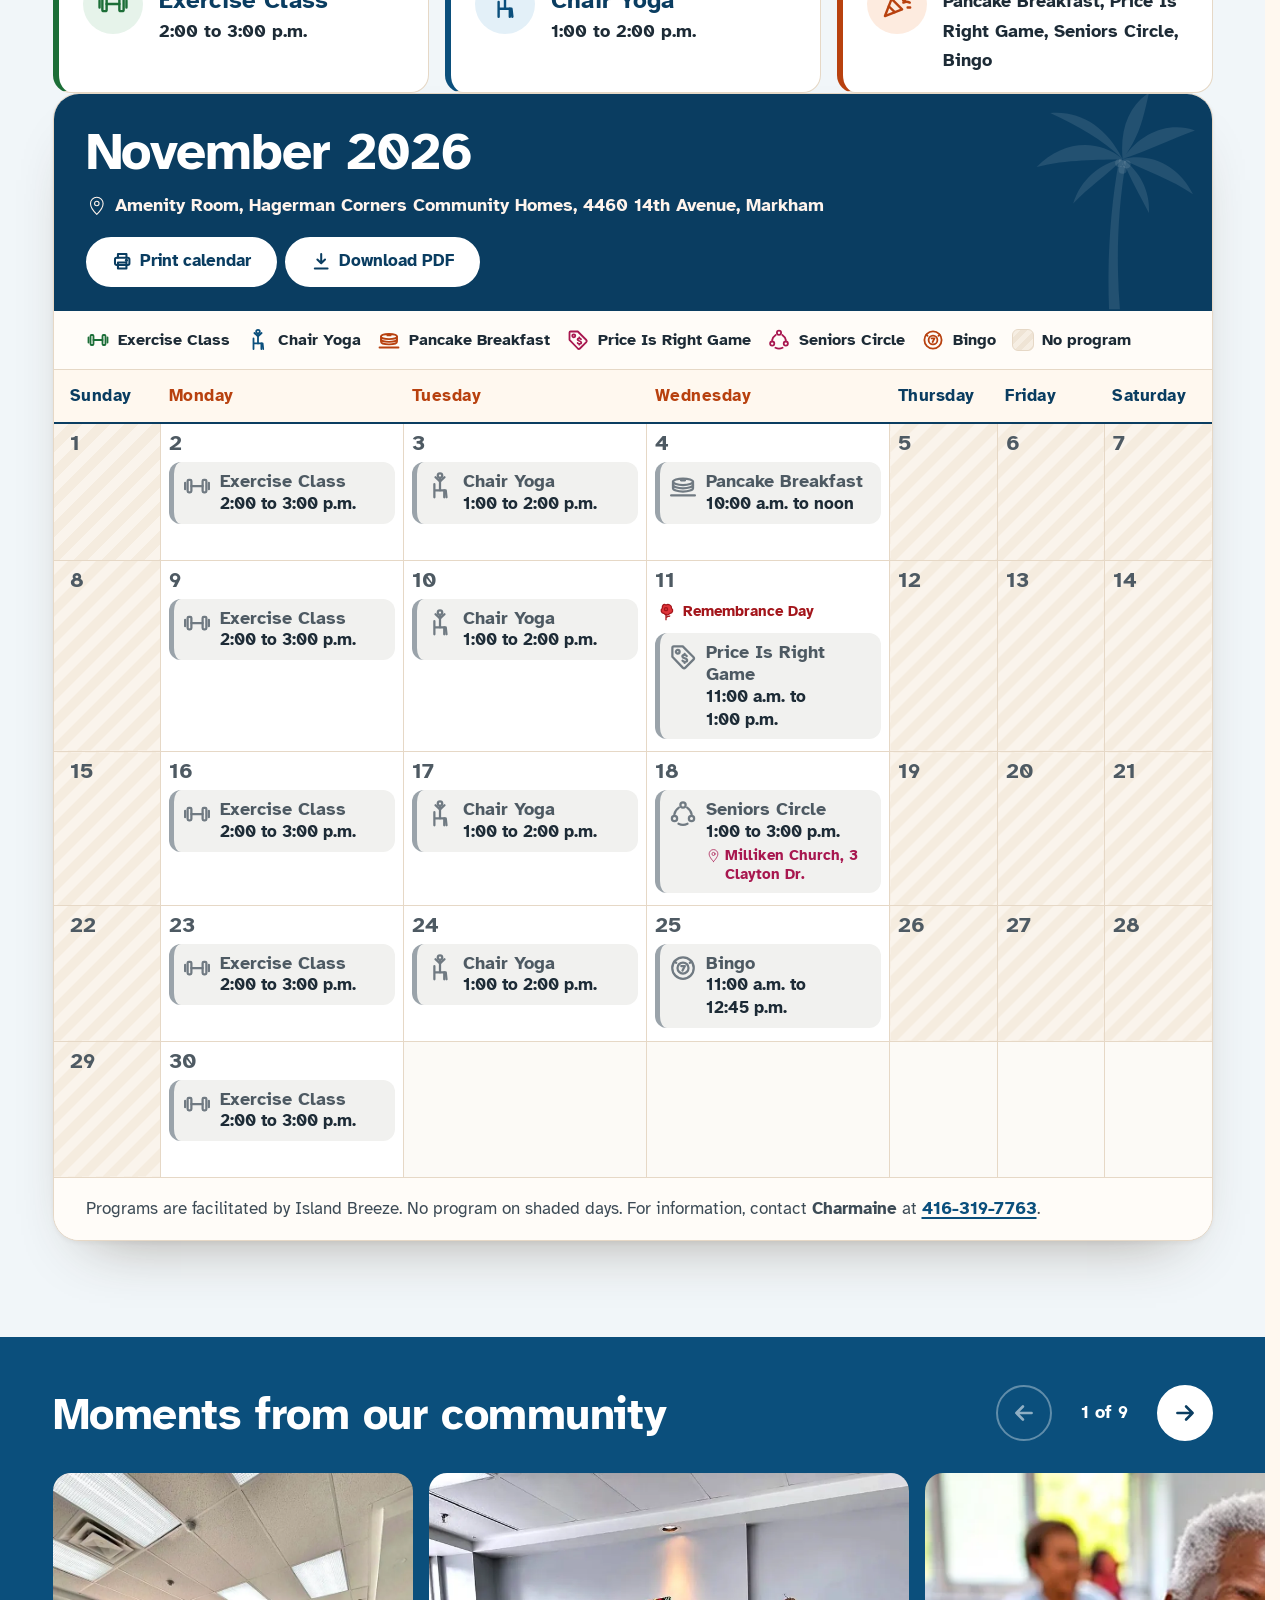
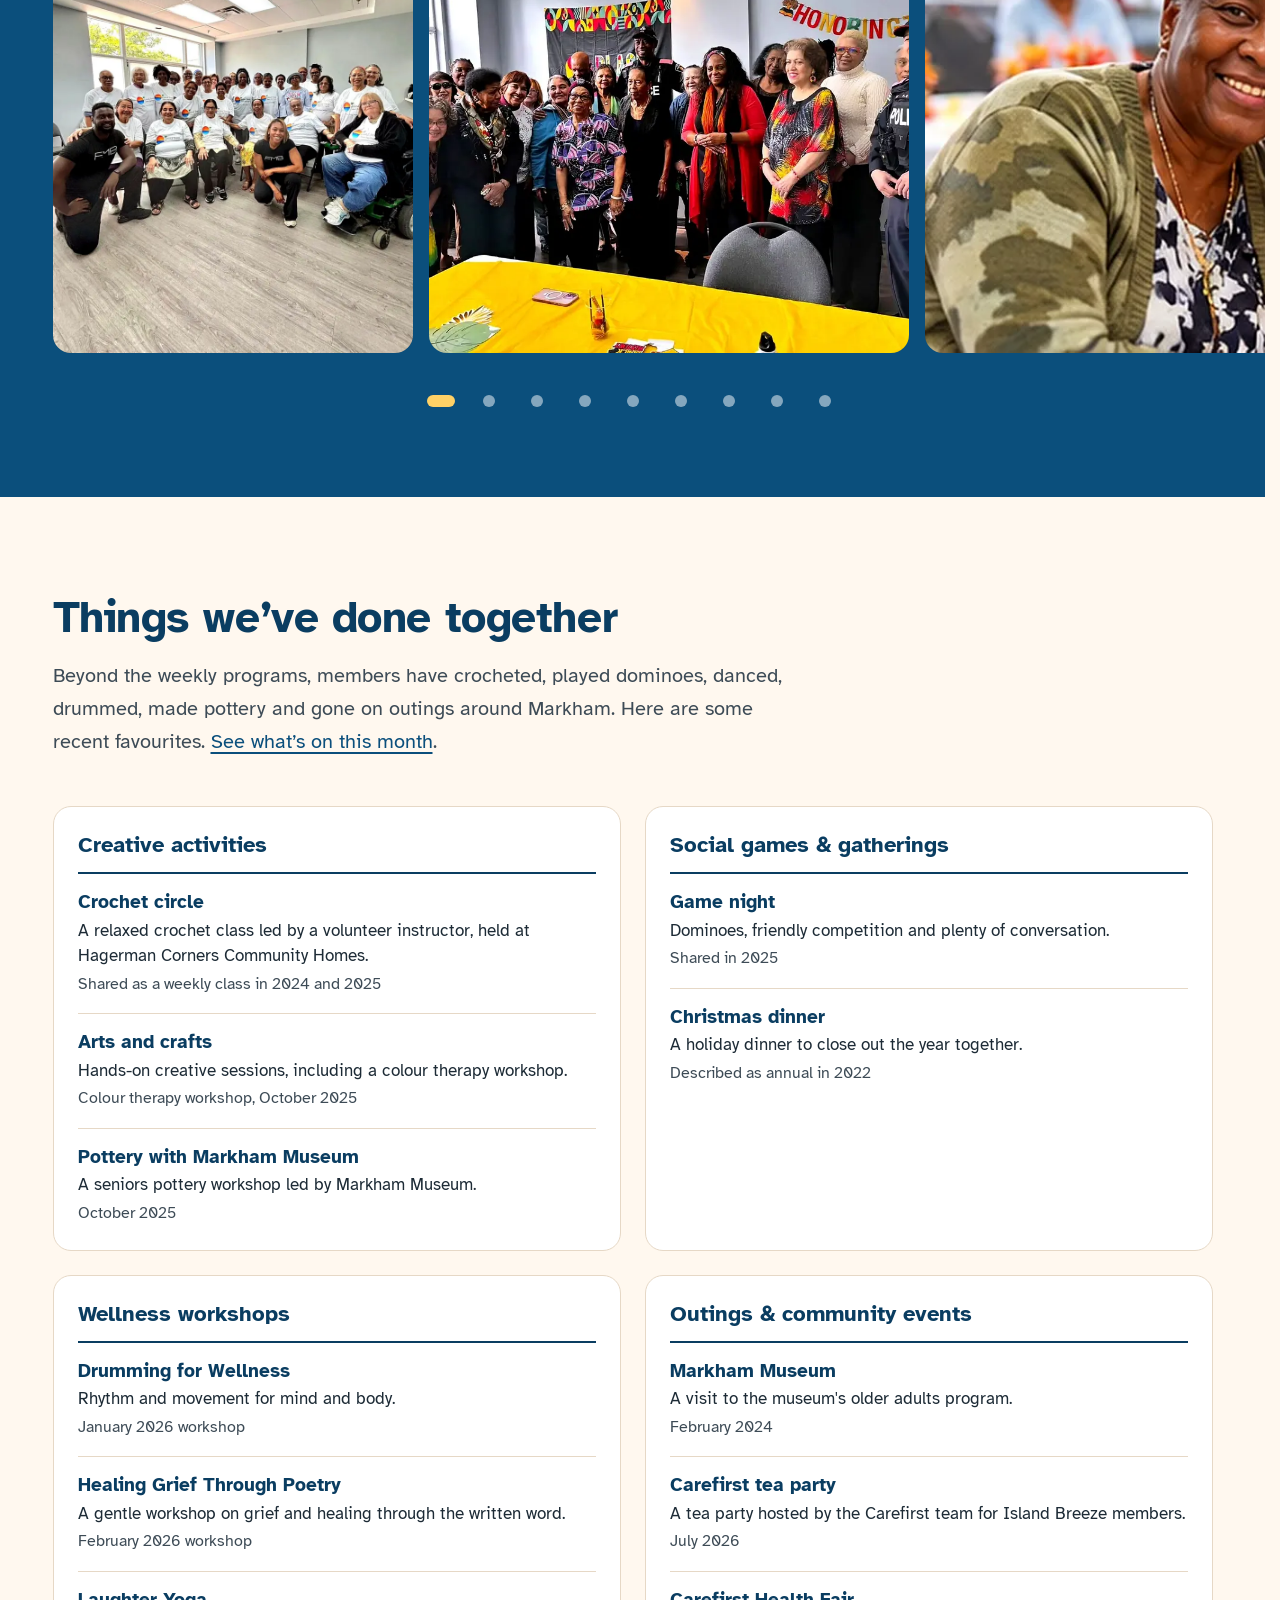
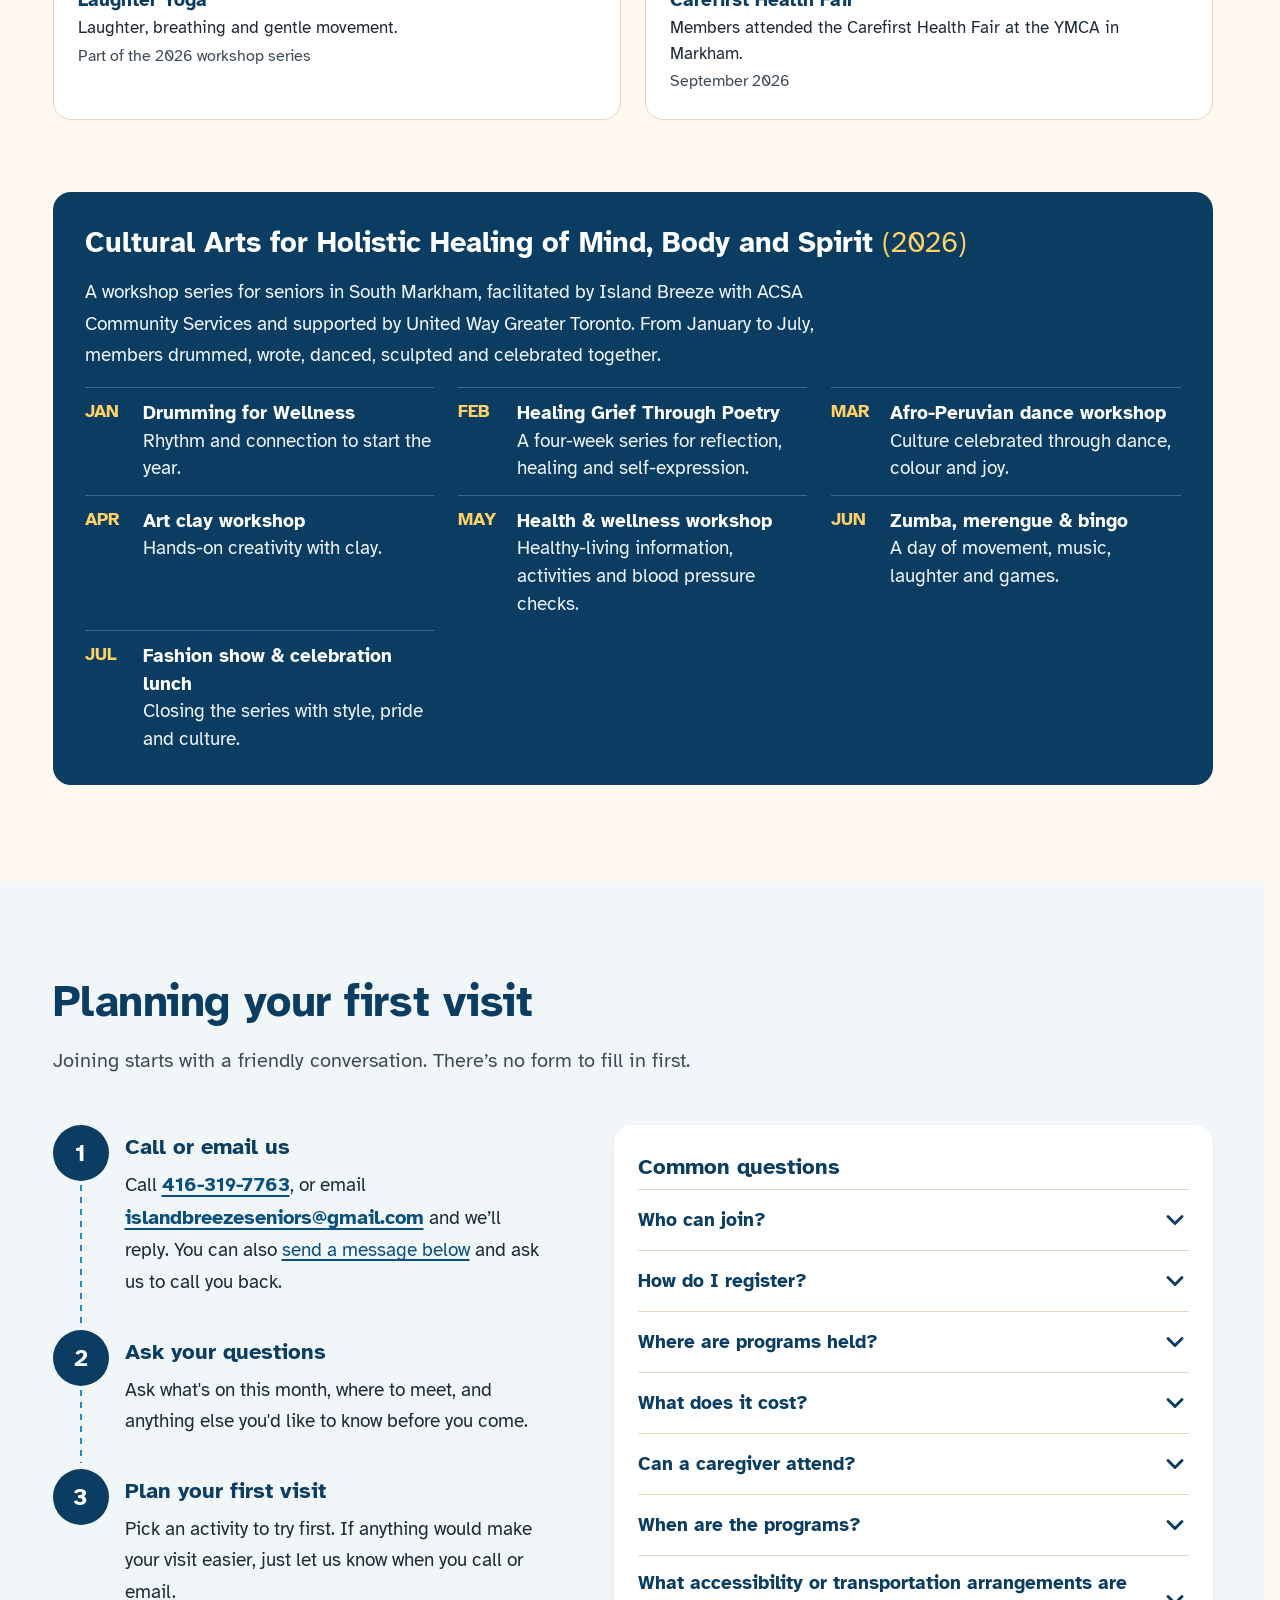
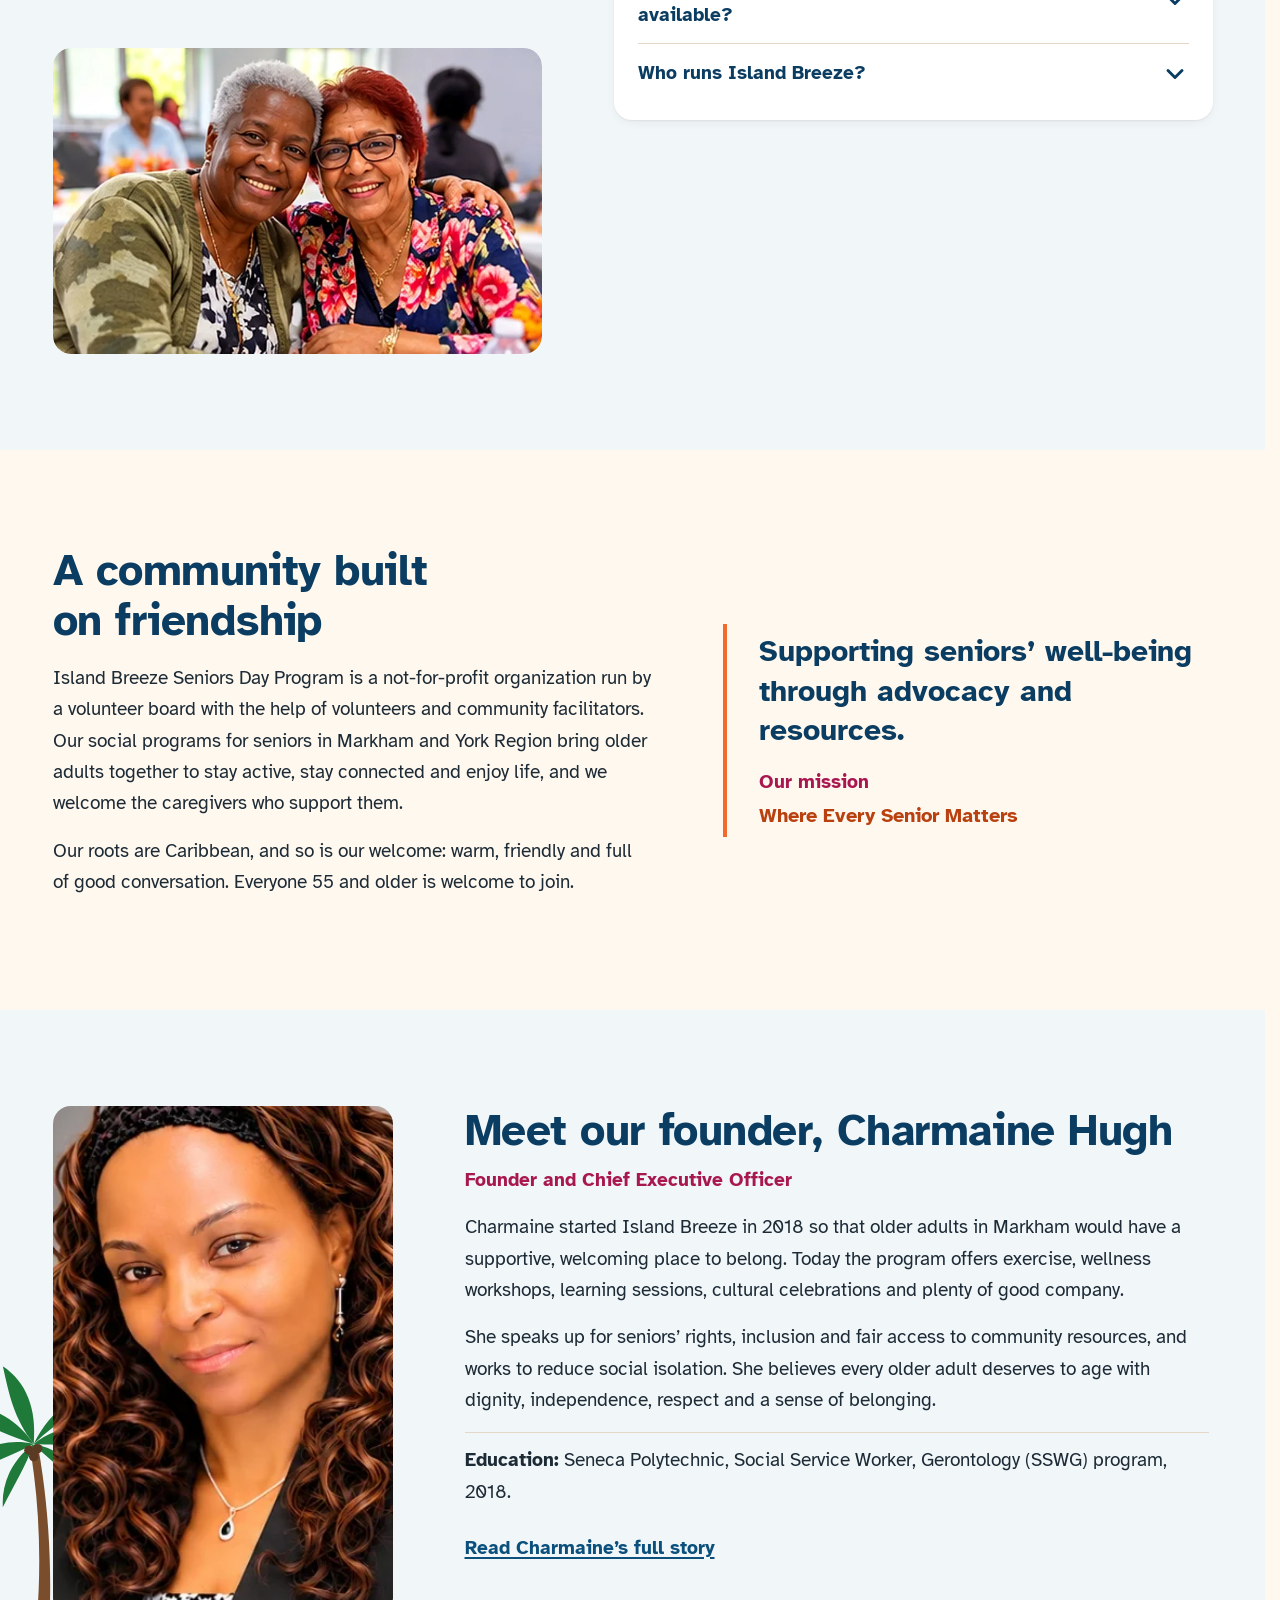
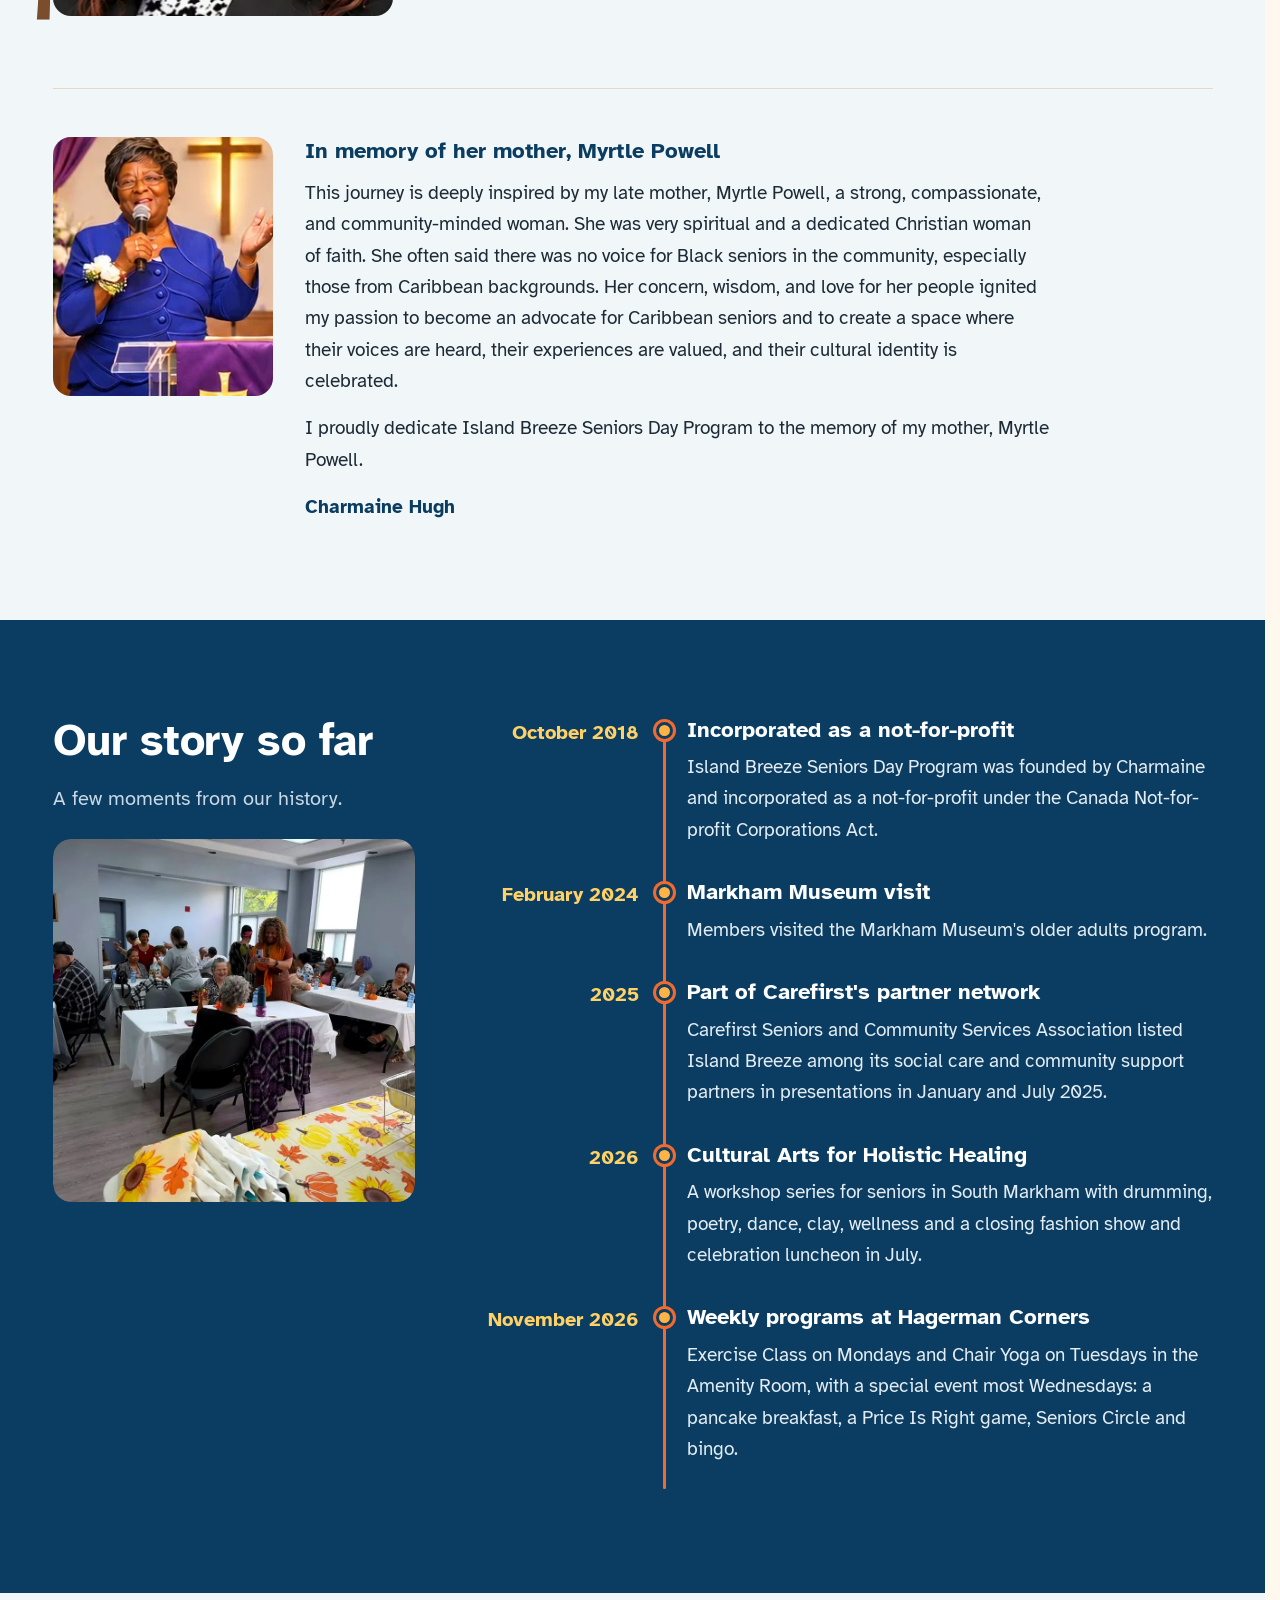
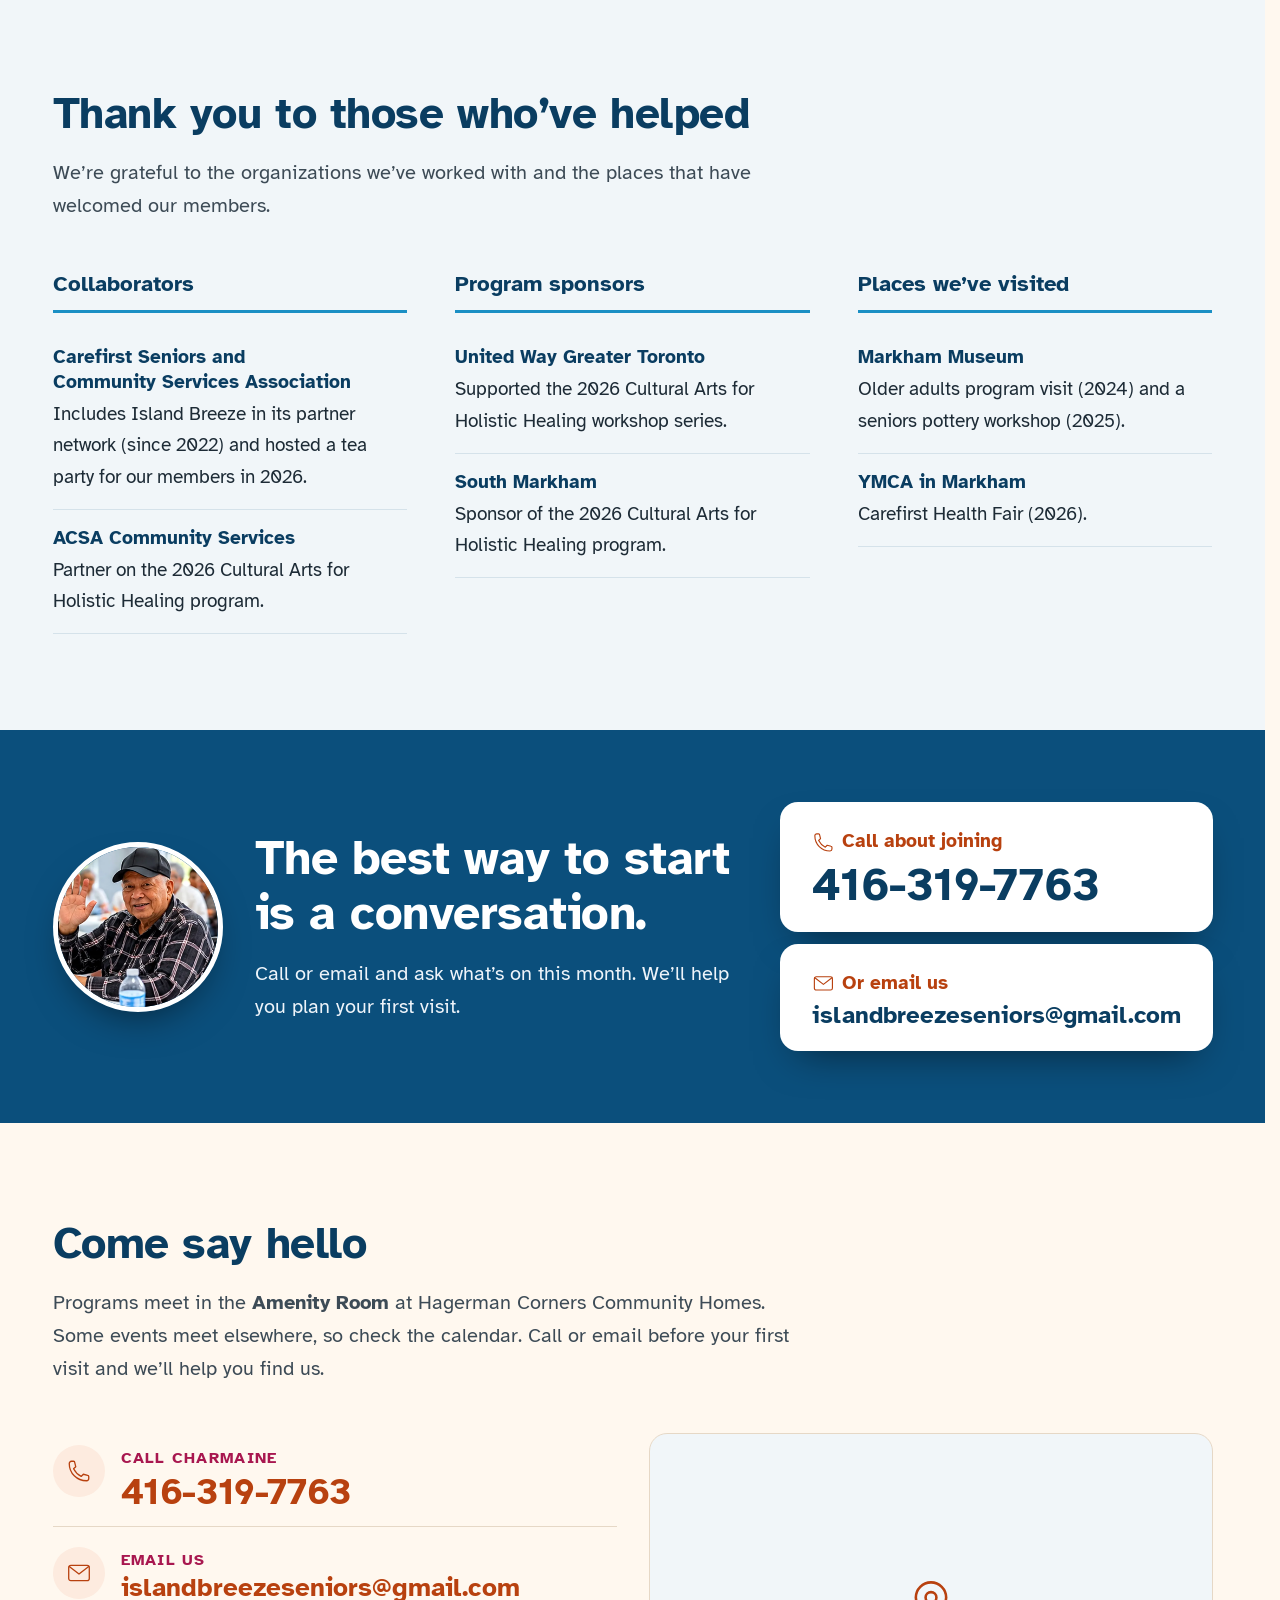
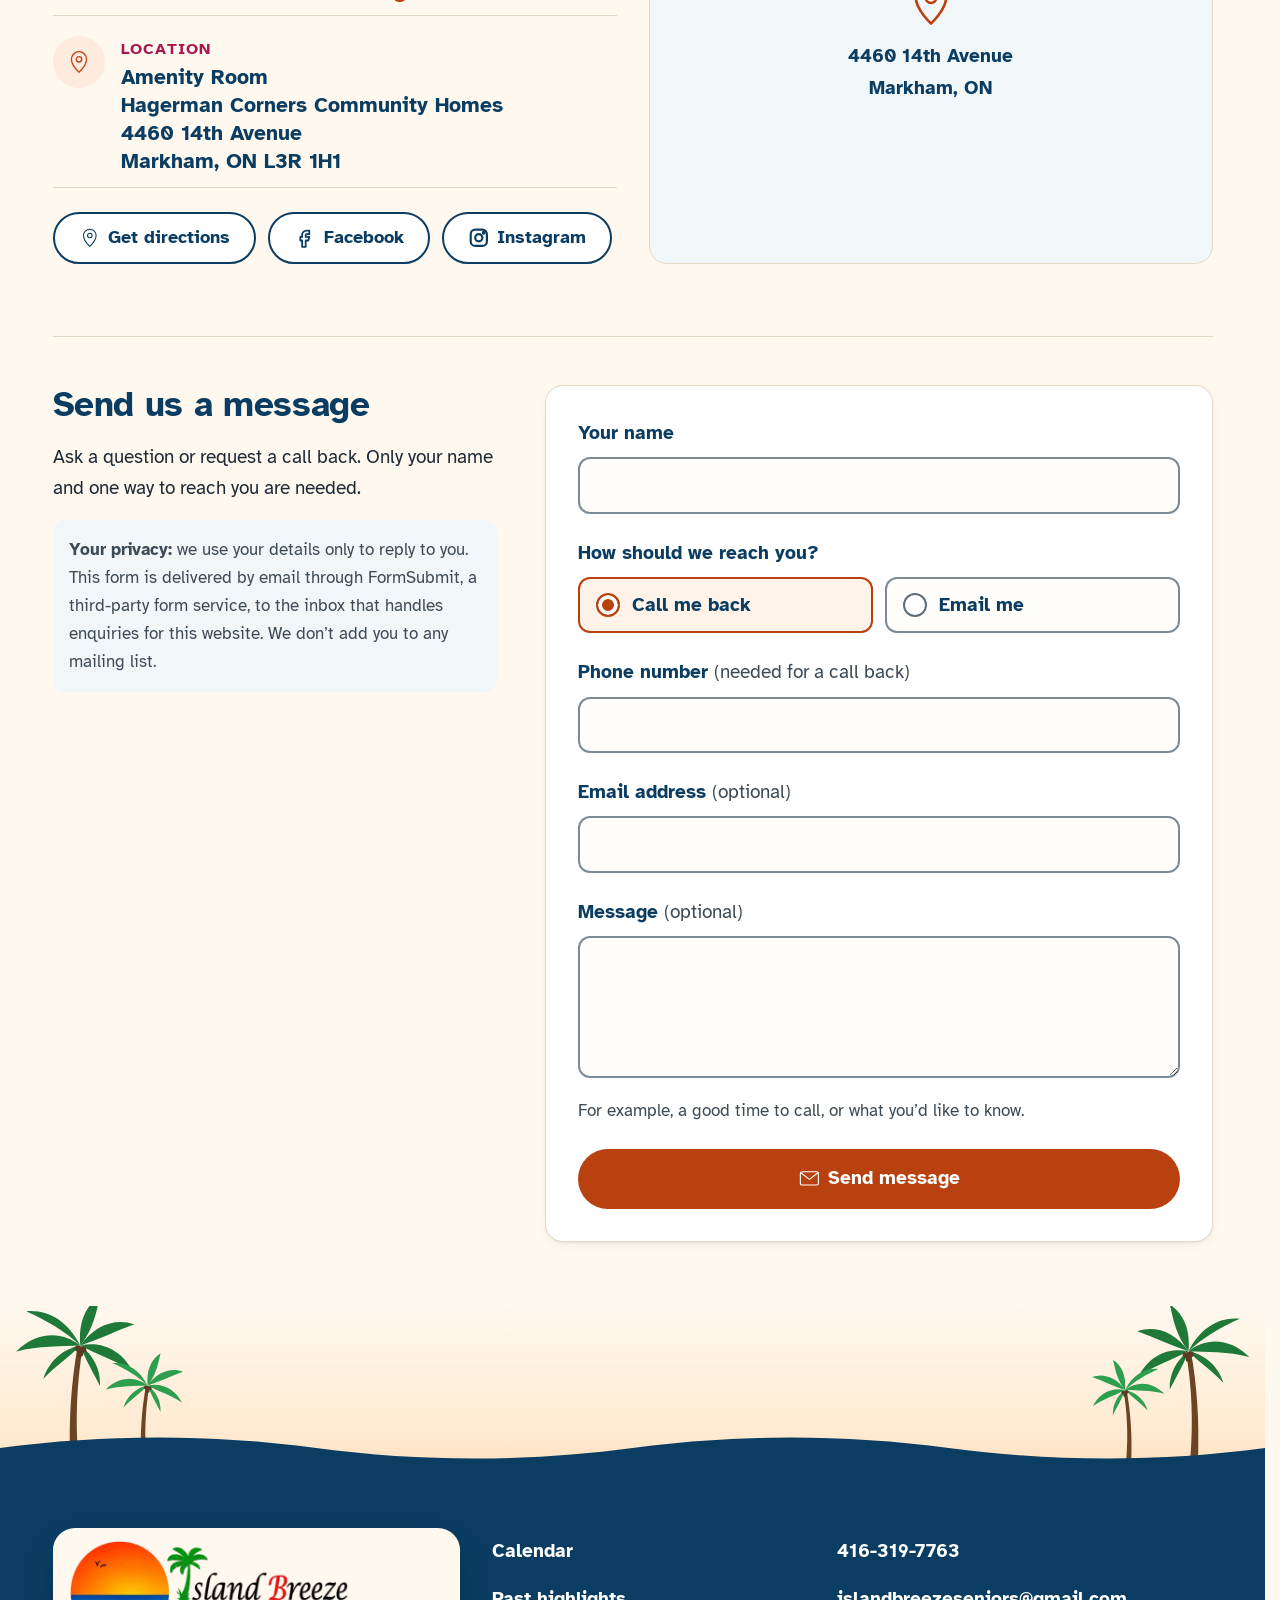
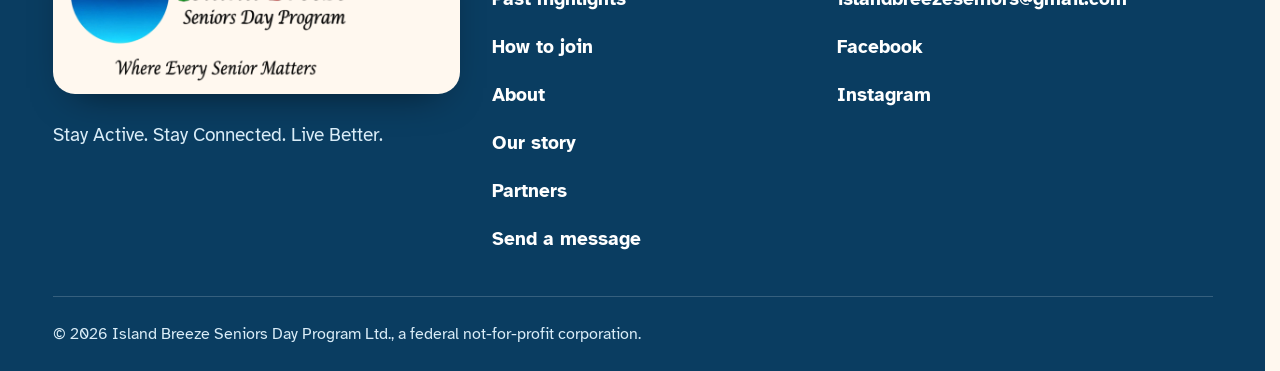
==== commit 69d16f62: "Keep the hero window and its opening animation At the client's request, the arched window from the l" ====
--- a/public/index.html
+++ b/public/index.html
@@ -699,12 +699,34 @@
           </div>
         </div>
 
-        <figure class="hero-photo hero-anim"><!-- @content:hero-photo -->
+        <div class="hero-art hero-anim">
+          <div class="arch-photo"><!-- @content:hero-photo -->
           <picture>
-                <source type="image/webp" srcset="img/photo-group-800.webp 800w, img/photo-group-1280.webp 1280w" sizes="(max-width: 900px) 92vw, 480px">
-                <img src="img/photo-group-800.jpg" srcset="img/photo-group-800.jpg 800w, img/photo-group-1280.jpg 1280w" sizes="(max-width: 900px) 92vw, 480px" alt="About thirty Island Breeze members and volunteers, many in matching white T-shirts, posing together for a group photo in a bright community room." width="800" height="1066" fetchpriority="high" decoding="async" style="object-position: 50% 60%">
+                <source type="image/webp" srcset="img/photo-group-800.webp 800w, img/photo-group-1280.webp 1280w" sizes="(max-width: 900px) 62vw, 300px">
+                <img src="img/photo-group-800.jpg" srcset="img/photo-group-800.jpg 800w, img/photo-group-1280.jpg 1280w" sizes="(max-width: 900px) 62vw, 300px" alt="About thirty Island Breeze members and volunteers, many in matching white T-shirts, posing together for a group photo in a bright community room." width="800" height="1066" fetchpriority="high" decoding="async" style="object-position: 50% 60%">
               </picture>
-          <!-- /@content:hero-photo --></figure>
+          <!-- /@content:hero-photo --></div>
+          <svg class="arch" viewBox="0 0 420 500" width="420" height="500" aria-hidden="true" focusable="false">
+            <!-- shutters -->
+            <g class="shutter shutter-l"><path d="M8 470V214a28 28 0 0 1 4-6l40 0v262Z" fill="#1b8fc4"/><g stroke="#0b4f7c" stroke-width="3" opacity=".55"><path d="M14 236h34M14 256h34M14 276h34M14 296h34M14 316h34M14 336h34M14 356h34M14 376h34M14 396h34M14 416h34M14 436h34M14 456h34"/></g></g>
+            <g class="shutter shutter-r"><path d="M412 470V214a28 28 0 0 0-4-6h-40v262Z" fill="#1b8fc4"/><g stroke="#0b4f7c" stroke-width="3" opacity=".55"><path d="M372 236h34M372 256h34M372 276h34M372 296h34M372 316h34M372 336h34M372 356h34M372 376h34M372 396h34M372 416h34M372 436h34M372 456h34"/></g></g>
+            <!-- frame around the photo -->
+            <path d="M60 480V210a150 150 0 0 1 300 0v270" fill="none" stroke="#fff8ef" stroke-width="14"/>
+            <path d="M52 480V210a158 158 0 0 1 316 0v270" fill="none" stroke="#e6d8c6" stroke-width="2"/>
+            <rect x="40" y="476" width="340" height="18" rx="4" fill="#f6e9d8" stroke="#e6d8c6" stroke-width="2"/>
+            <!-- palm leaning over the arch -->
+            <path d="M398 498C392 400 378 300 330 214" stroke="#5a3a22" stroke-width="10" fill="none" stroke-linecap="round"/>
+            <g class="frond" fill="#1f6b3a">
+              <path d="M330 214c-40-34-96-30-122 0 40-14 82-12 122 0Z"/>
+              <path d="M330 214c-24-42-6-84 34-98-20 30-28 62-34 98Z"/>
+              <path d="M330 214c40-30 92-24 110 6-34-12-72-14-110-6Z"/>
+              <path d="M330 214c-38 4-76 34-82 72 22-34 48-56 82-72Z"/>
+              <path d="M330 214c34 14 58 46 56 82-14-32-34-58-56-82Z"/>
+            </g>
+            <g fill="#2e9e4f" opacity=".75"><path d="M330 214c-30-22-70-22-96-4 30-4 64 0 96 4Z"/><path d="M330 214c30-18 66-16 90 2-28-4-60-4-90-2Z"/></g>
+          </svg>
+          <p class="sticker" aria-hidden="true"><span>Not-for-profit</span><strong>Markham</strong><span>since 2018</span></p>
+        </div>
       </div>
 
       <div class="wrap">
--- a/public/styles.css
+++ b/public/styles.css
@@ -158,10 +158,16 @@
 
 /* ---------- Hero (compact) ---------- */
 .hero { position: relative; overflow: hidden; padding: var(--s-7) 0 0; background: var(--sand); }
-.hero-inner { display: grid; grid-template-columns: minmax(0, 1.2fr) minmax(0, .8fr); gap: var(--s-7); align-items: center; }
-.hero-photo { margin: 0; }
-.hero-photo picture { display: block; overflow: hidden; border-radius: var(--radius); }
-.hero-photo img { width: 100%; height: auto; aspect-ratio: 4 / 5; object-fit: cover; object-position: 50% 58%; }
+.hero-inner { display: grid; grid-template-columns: minmax(0, 1.25fr) minmax(0, .95fr); gap: var(--s-6); align-items: end; }
+
+/* Signature art: an arched Caribbean window onto a sunset sea */
+.hero-art { position: relative; justify-self: center; width: min(100%, 420px); }
+.hero-art .arch { position: relative; display: block; width: 100%; height: auto; filter: drop-shadow(0 18px 30px rgba(122, 59, 20, .18)); pointer-events: none; }
+/* Group photo seen through the arch: box matches the arch opening in the SVG (x 60–360, y 60–480 of 420×500) */
+.arch-photo { position: absolute; left: 14.286%; top: 12%; width: 71.429%; height: 84%; overflow: hidden; border-radius: 50% 50% 0 0 / 35.714% 35.714% 0 0; background: var(--sand-2); }
+.arch-photo picture, .arch-photo img { width: 100%; height: 100%; object-fit: cover; }
+.sticker { position: absolute; left: -6%; bottom: 16%; display: grid; place-content: center; justify-items: center; width: 136px; height: 136px; margin: 0; border-radius: 50%; background: var(--ocean-900); color: #fff; text-align: center; line-height: 1.15; font-size: .8125rem; font-weight: 700; letter-spacing: .01em; white-space: nowrap; text-transform: uppercase; transform: rotate(-10deg); box-shadow: 0 10px 24px -10px rgba(10, 61, 97, .6); border: 4px solid var(--sand); }
+.sticker strong { display: block; margin: 2px 0; font: 800 1.35rem/1 "Atkinson Hyperlegible", system-ui, sans-serif; letter-spacing: 0; text-transform: none; color: var(--gold); }
 .brand-line { margin-bottom: var(--s-3); color: var(--pink-700); font-weight: 700; font-size: 1.1875rem; }
 .hero h1 { margin-bottom: var(--s-5); max-width: 15ch; }
 .hero-text { font-size: 1.3125rem; max-width: 34em; color: var(--ink); }
@@ -196,6 +202,8 @@
   .hero-inner { grid-template-columns: minmax(0, 1fr); gap: var(--s-6); }
   .hero-cta .btn { flex: 1 1 16rem; }
   .hero-art { width: min(78%, 330px); }
+  .sticker { width: 112px; height: 112px; font-size: .6875rem; left: -10%; }
+  .sticker strong { font-size: 1.1rem; }
 }
 @media (max-width: 560px) {
   .facts { grid-template-columns: minmax(0, 1fr); }
@@ -462,13 +470,19 @@
 
   /* The hero arrives once on load. Nothing else moves because the page scrolled. */
   .hero-anim { animation: rise .6s var(--ease) both; }
-  .hero-photo.hero-anim { animation-delay: .08s; }
+  /* The window: shutters swing open onto the group photo, the palm sways, the sticker stamps in */
+  .hero-art.hero-anim { animation: pop 1.1s var(--ease) .2s both; }
+  .shutter { transform-box: fill-box; animation: shutter 1.4s var(--ease) .4s both; }
+  .shutter-l { transform-origin: right center; }
+  .shutter-r { transform-origin: left center; }
+  .frond { transform-box: fill-box; transform-origin: 6% 92%; animation: sway 7s ease-in-out 2s infinite alternate; }
+  .sticker { animation: stamp .7s var(--ease) 1.3s both; }
   /* Cards and photos answer the mouse: a 2px lift, a slight zoom inside the frame */
   .past-card { transition: translate var(--dur) var(--ease), box-shadow var(--dur) var(--ease); }
-  .hero-photo img, .founder-photo img { transition: transform .5s var(--ease); }
+  .founder-photo img { transition: transform .5s var(--ease); }
   @media (hover: hover) and (pointer: fine) {
     .past-card:hover { translate: 0 -2px; box-shadow: var(--shadow); }
-    .hero-photo:hover img, .founder-photo:hover img { transform: scale(1.02); }
+    .founder-photo:hover img { transform: scale(1.02); }
   }
   .cl-week.cl-unfold { animation: rise .35s var(--ease) both; }
   /* Palms sway, barely: a breeze, not a storm (still when motion is reduced) */
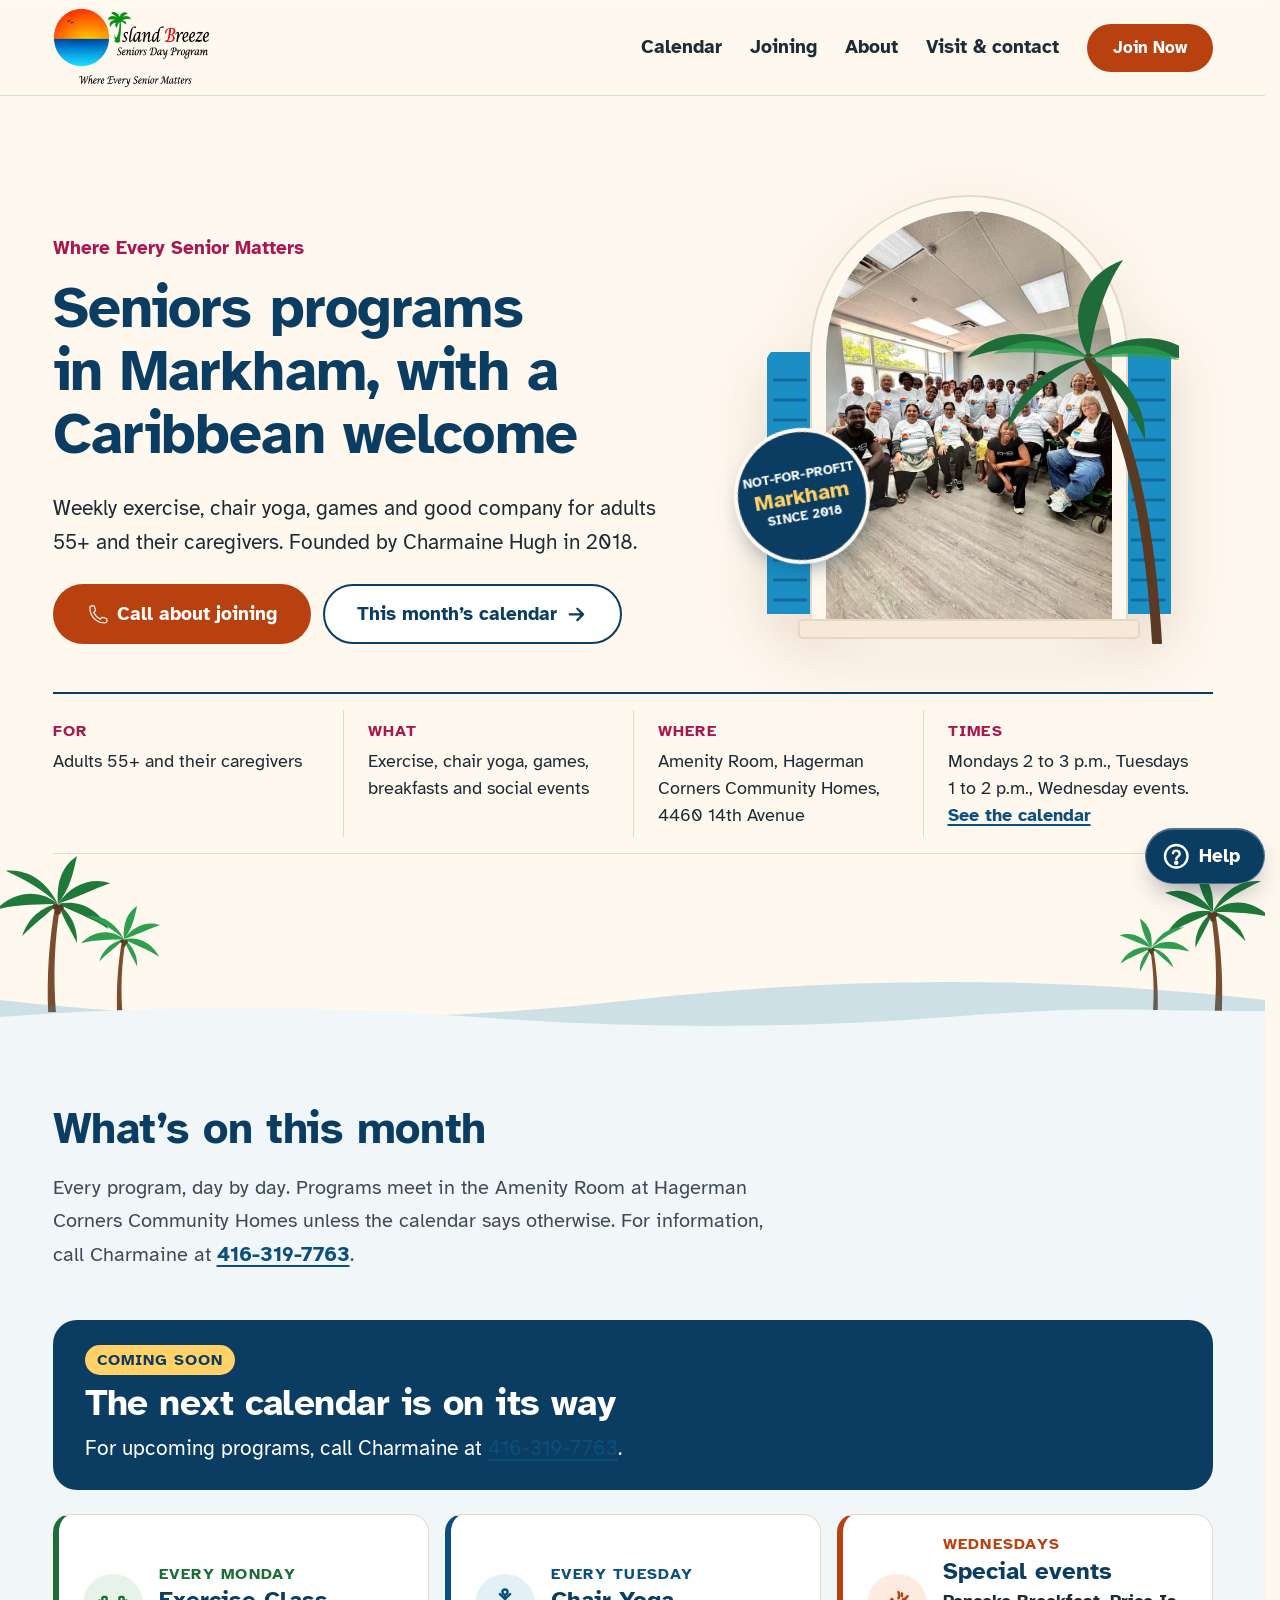
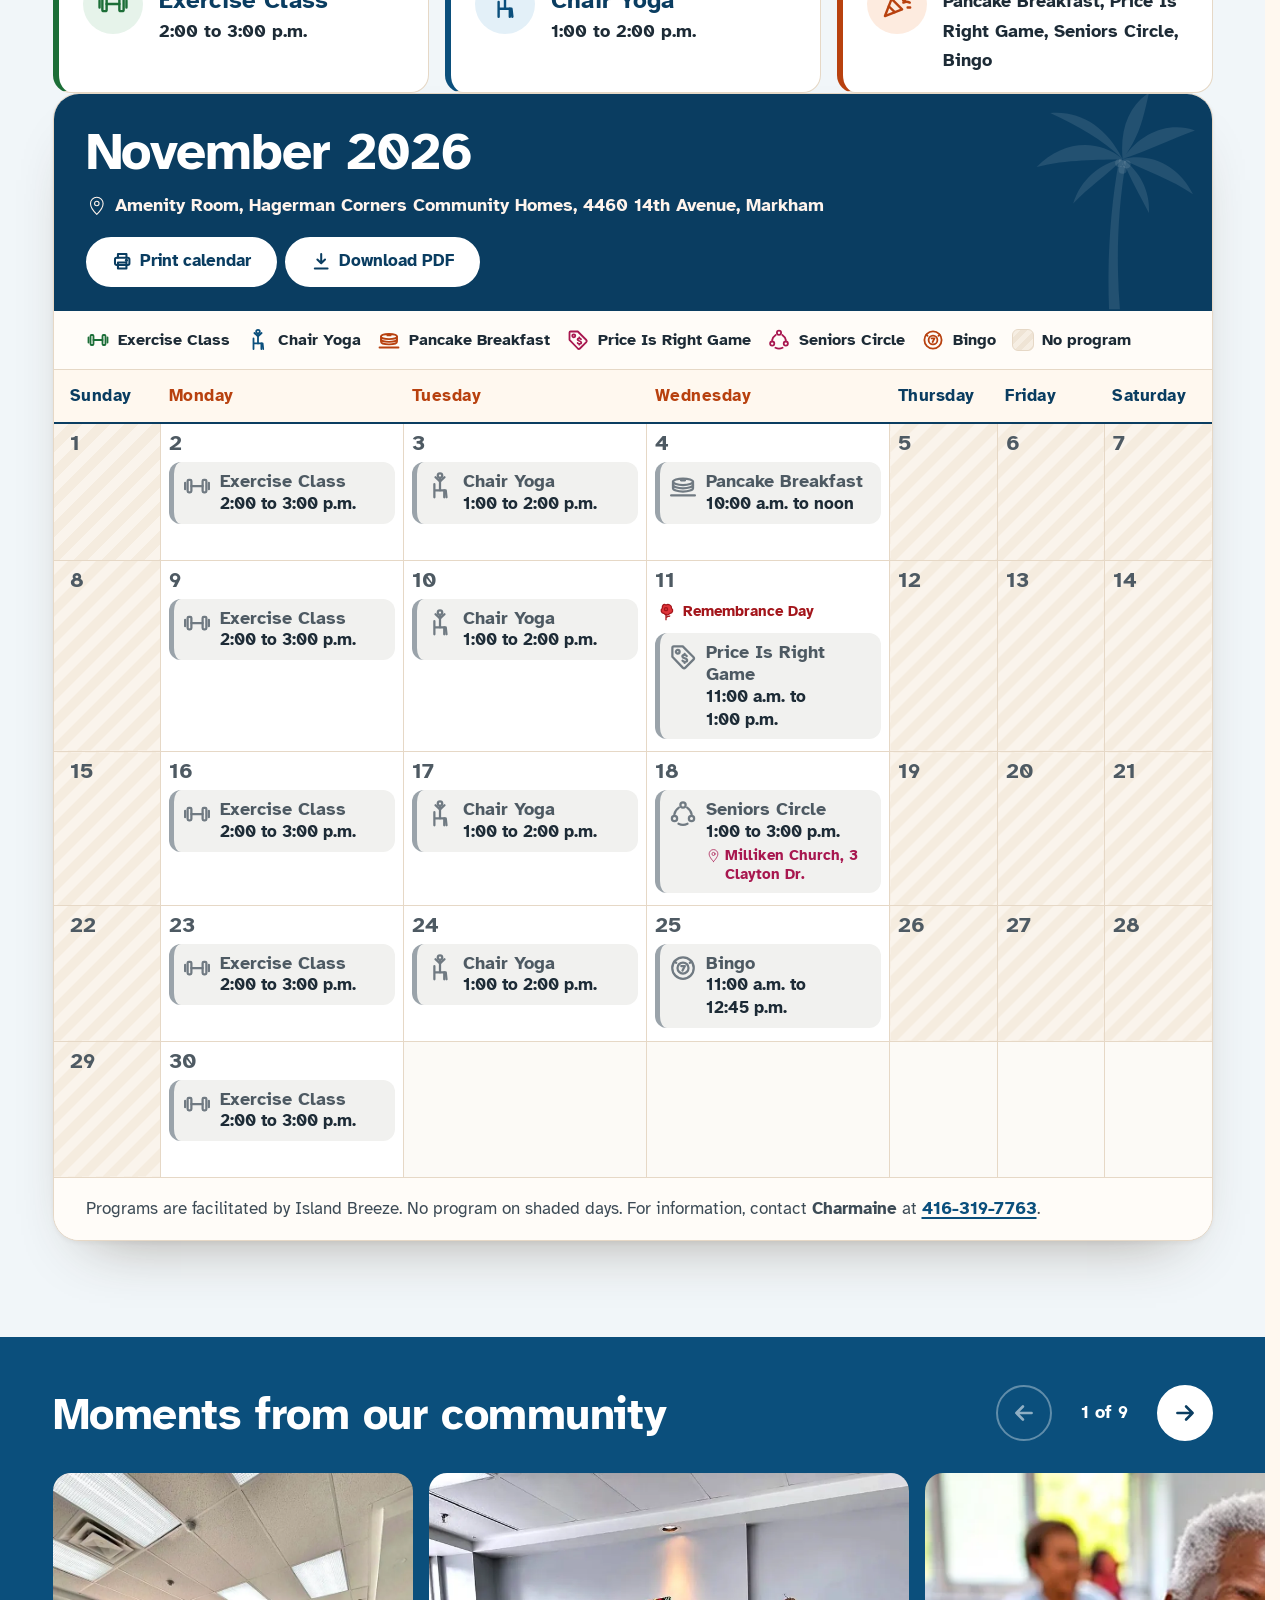
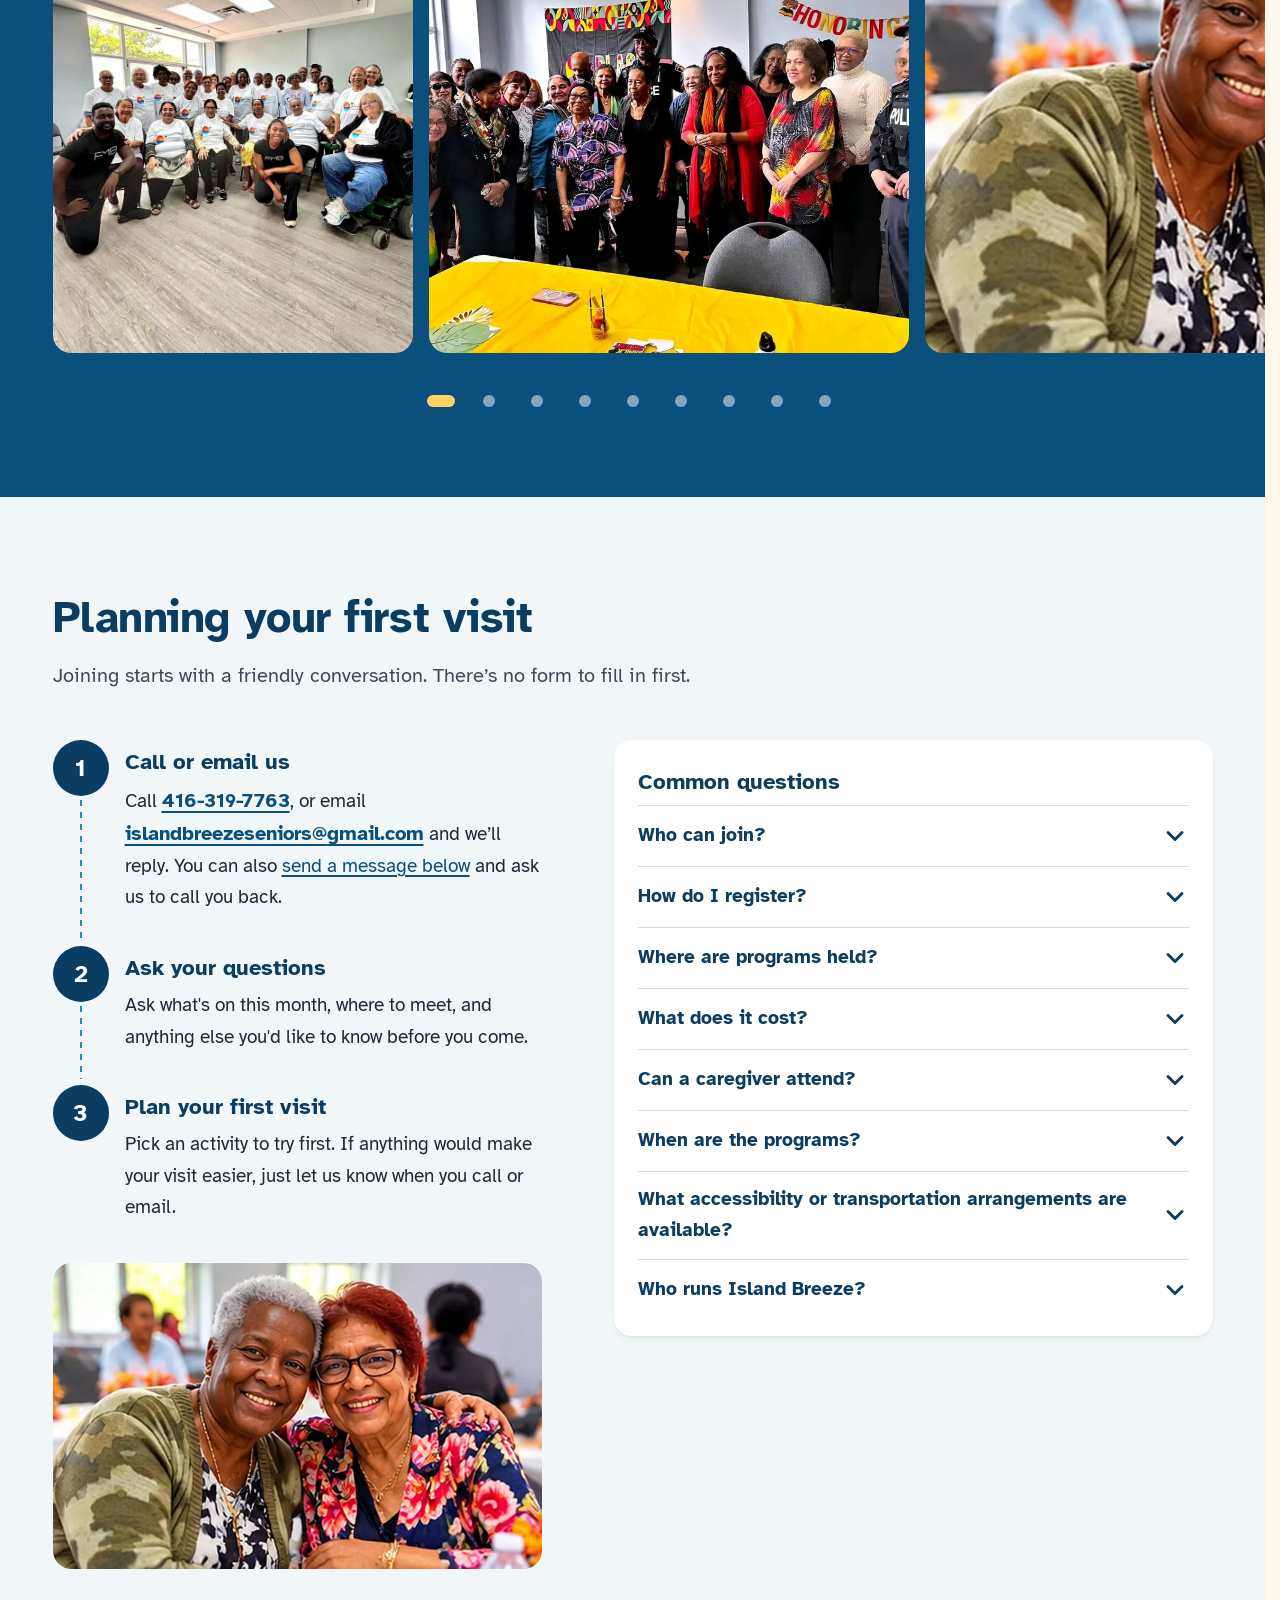
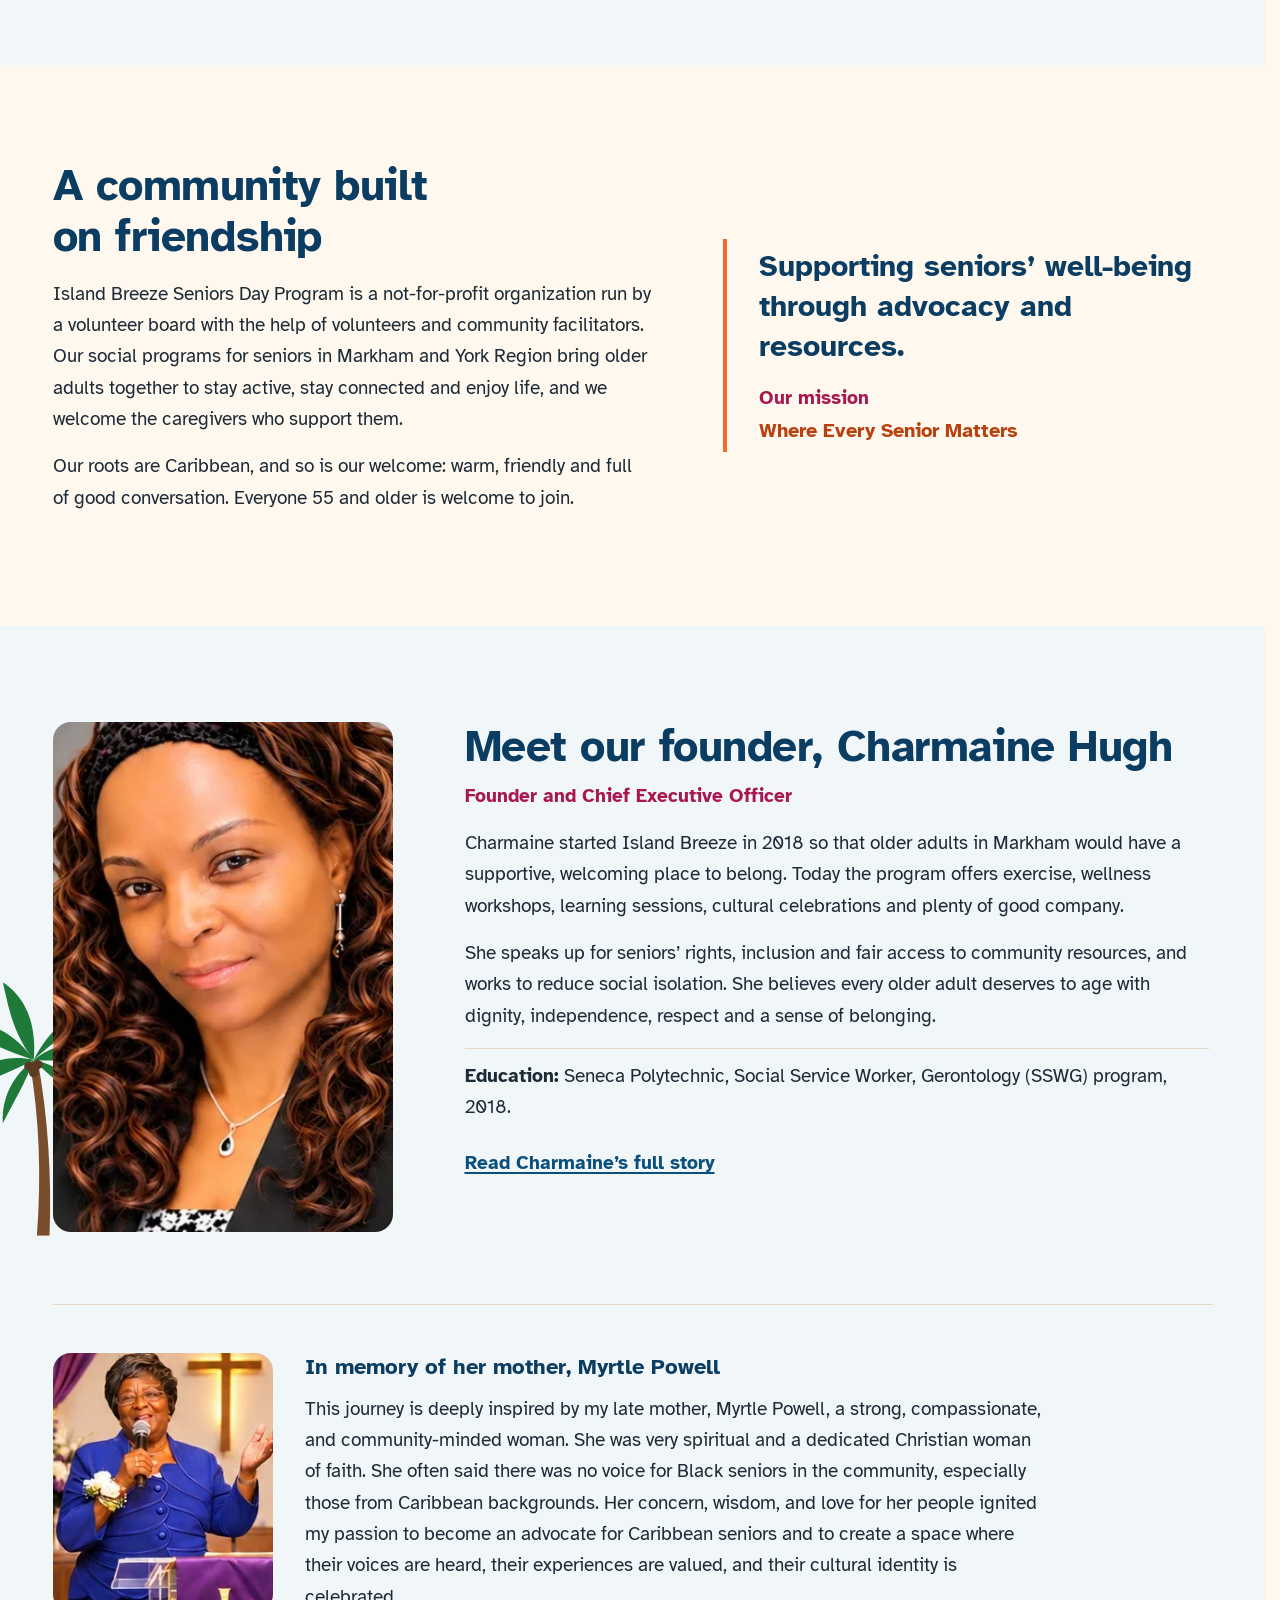
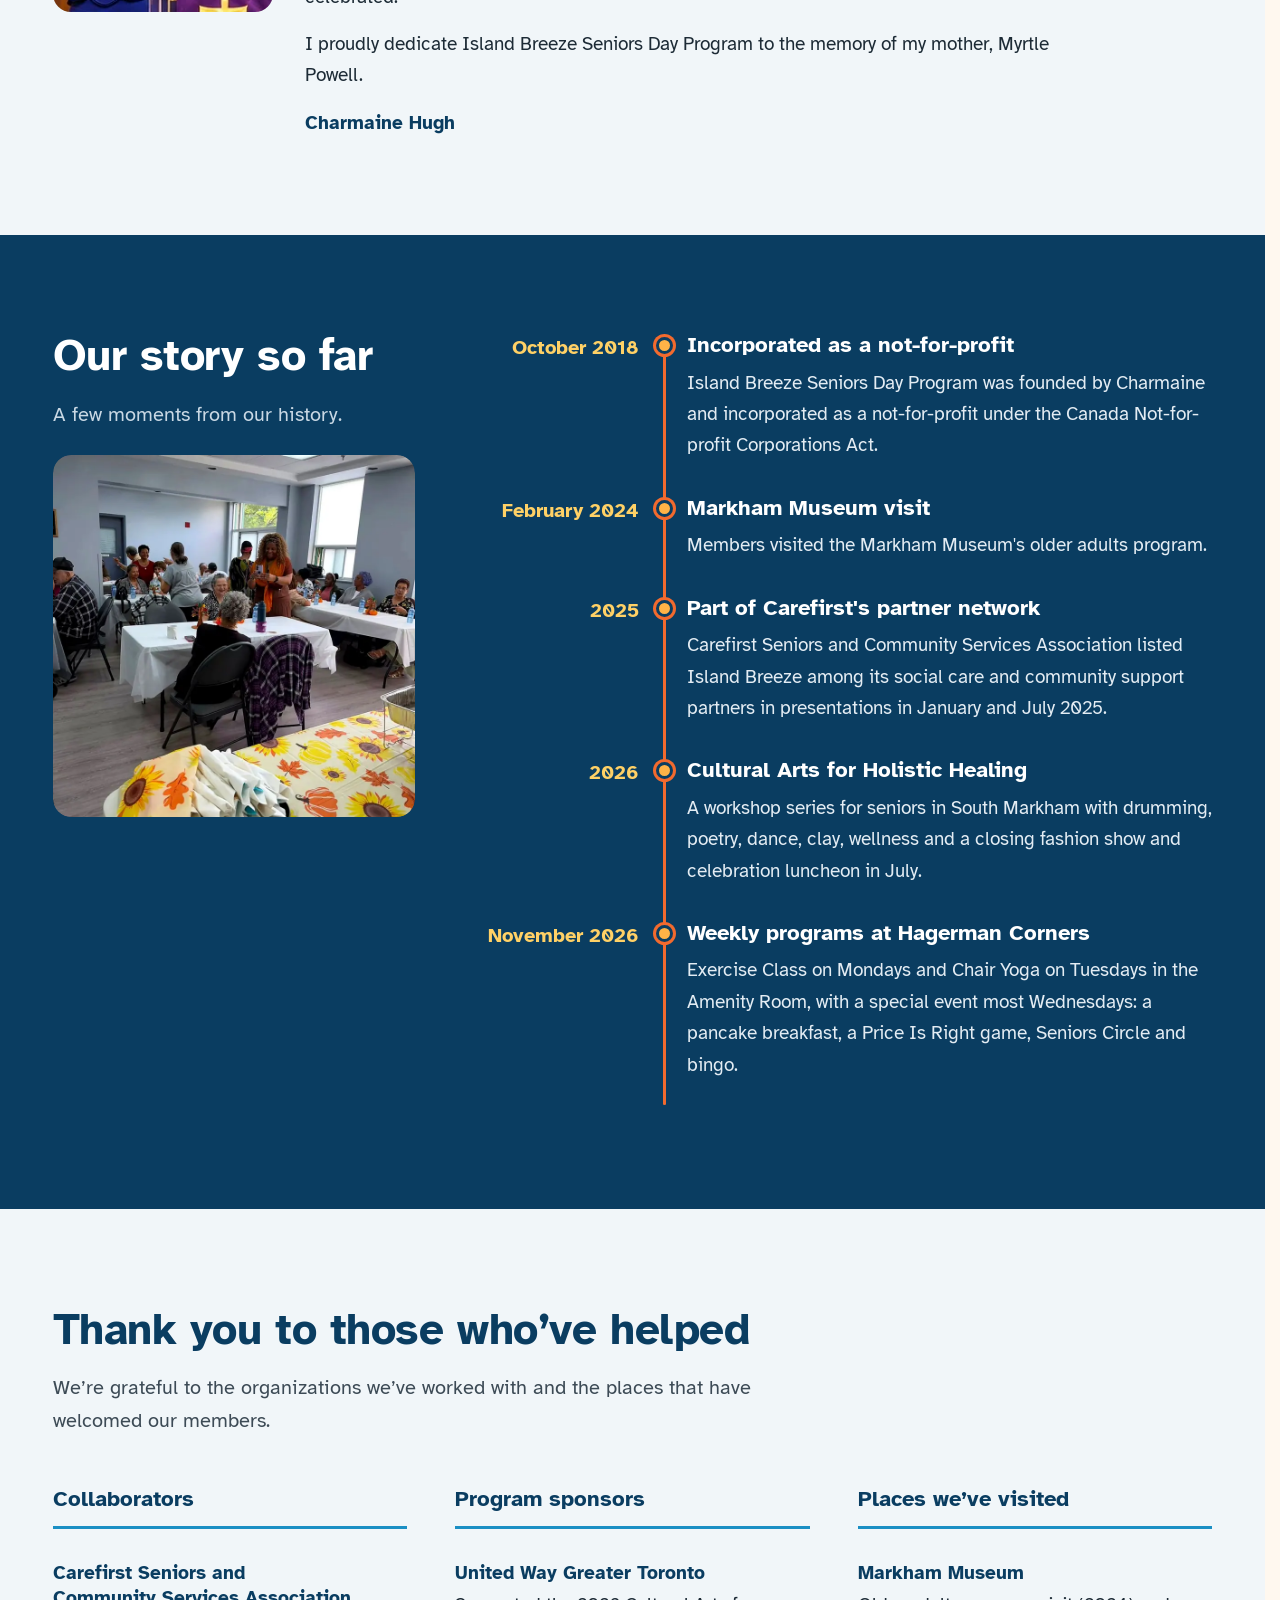
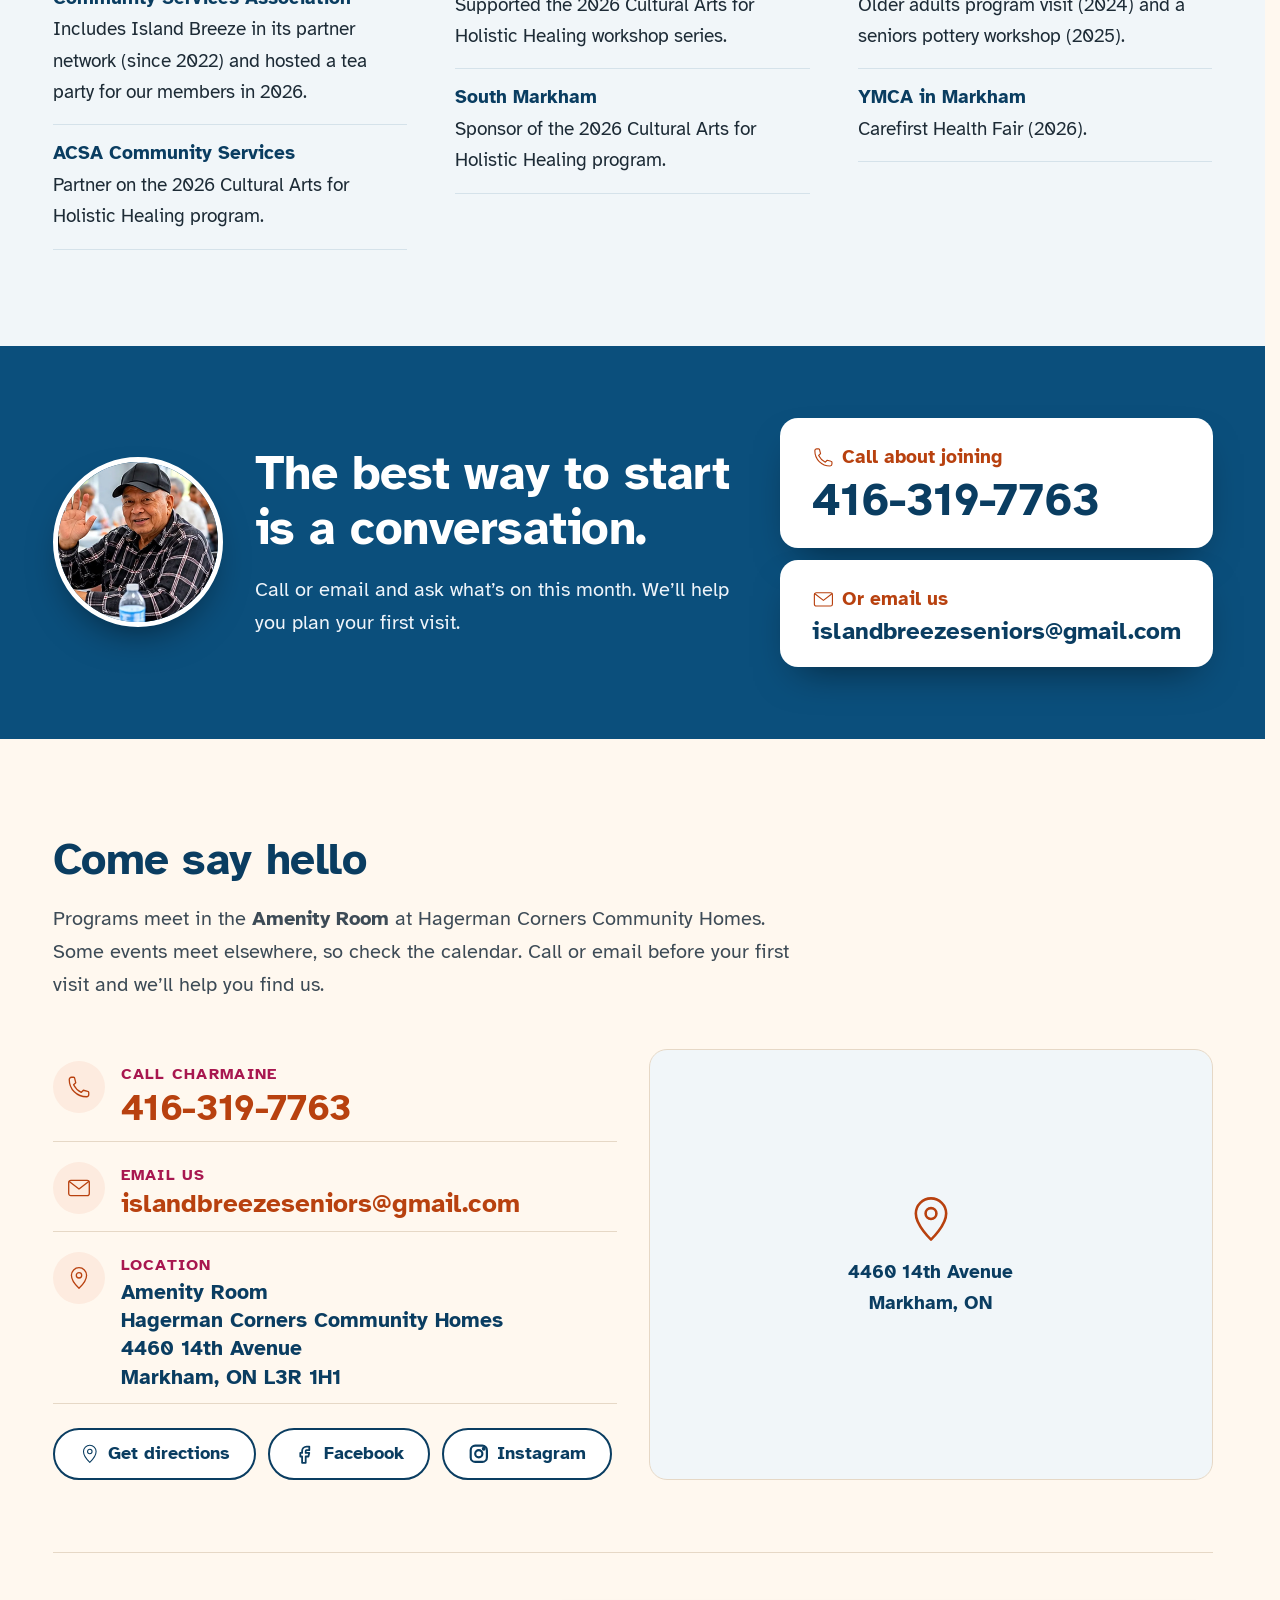
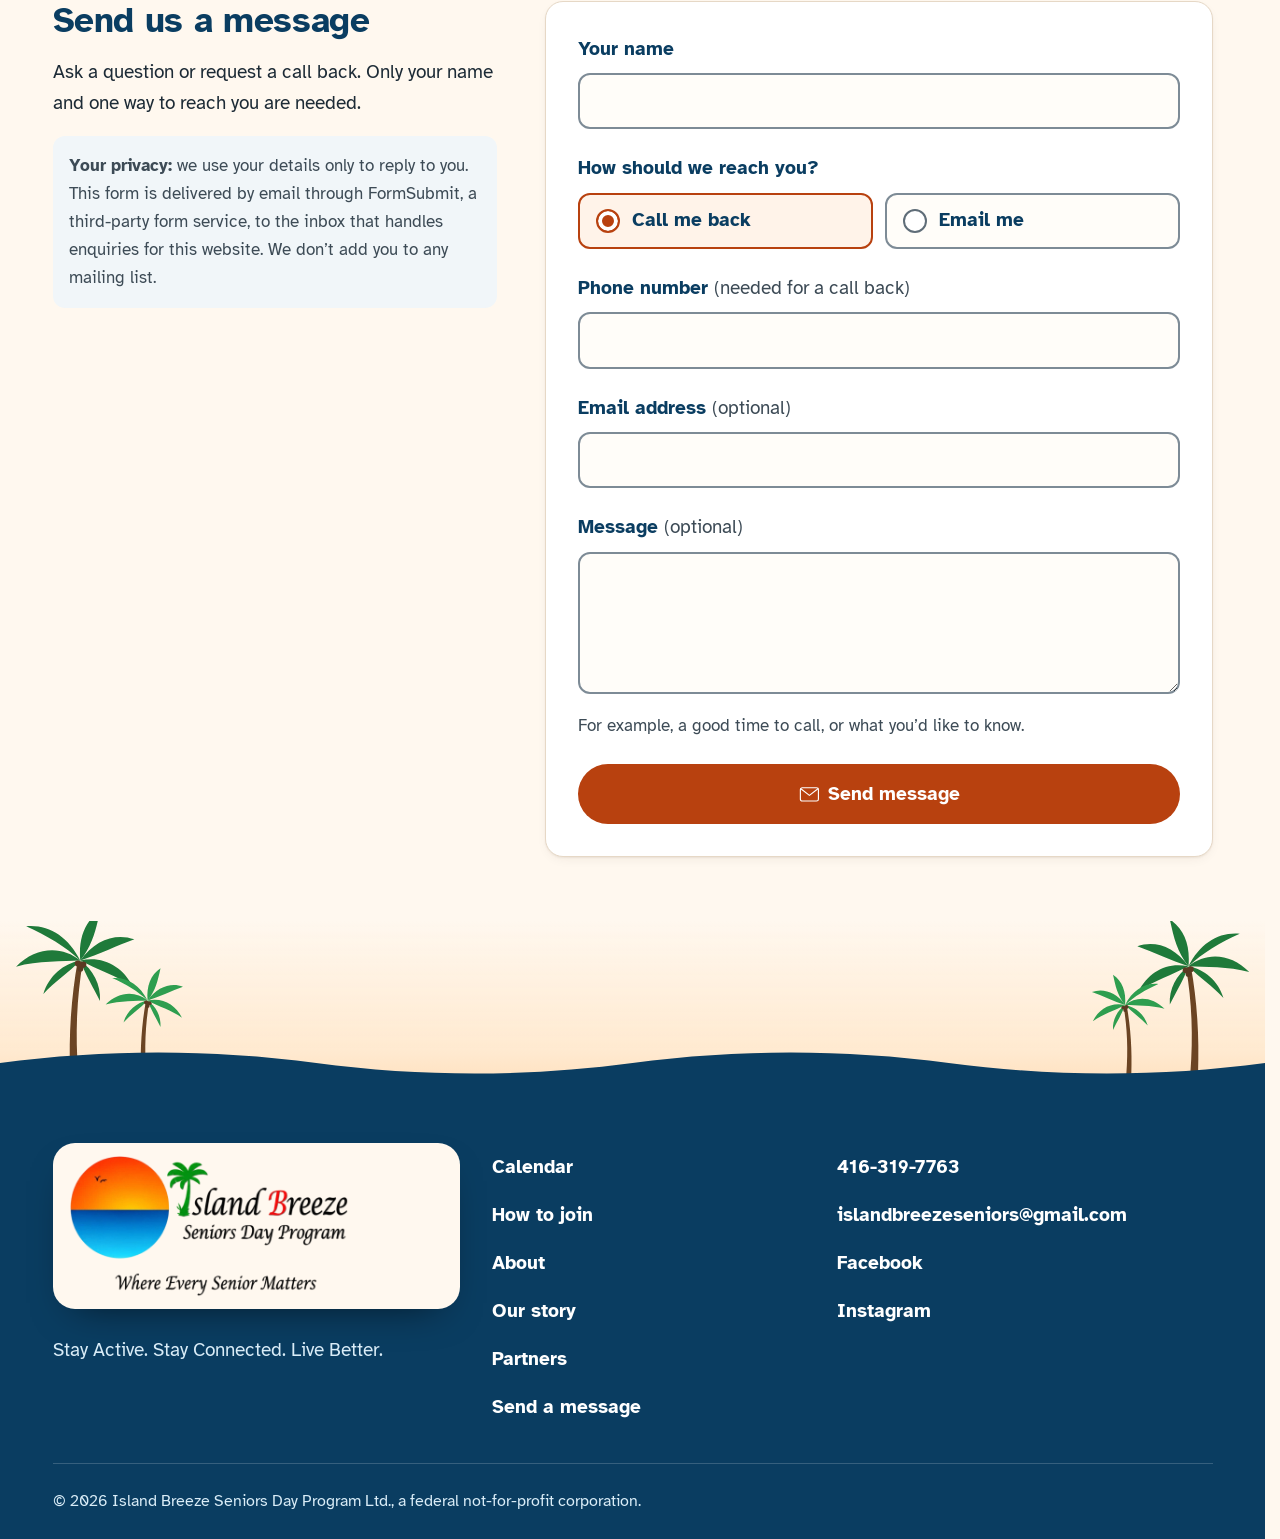
==== commit 3b583825: "Remove the "Things we've done together" section At the client's request, the past-highlights section" ====
--- a/public/index.html
+++ b/public/index.html
@@ -671,7 +671,6 @@
       </a>
       <nav id="nav" class="nav" aria-label="Main">
         <a href="#calendar">Calendar</a>
-        <a href="#activities">Activities</a>
         <a href="#join">Joining</a>
         <a href="#about">About</a>
         <a href="#visit">Visit &amp; contact</a>
@@ -1018,109 +1017,6 @@
       <div class="wrap g-dots" hidden></div>
     </section>
 
-    <!-- ACTIVITIES -->
-    <section id="activities" class="section" aria-labelledby="activities-title">
-      <div class="wrap">
-        <div class="section-head reveal">
-          <h2 id="activities-title">Things we&rsquo;ve done together</h2>
-          <p class="intro">Beyond the weekly programs, members have crocheted, played dominoes, danced, drummed, made pottery and gone on outings around Markham. Here are some recent favourites. <a href="#calendar">See what&rsquo;s on this month</a>.</p>
-        </div>
-        <div class="past-grid">
-<!-- @content:activities -->
-          <section class="past-card" aria-labelledby="ag-creative">
-            <h3 id="ag-creative">Creative activities</h3>
-            <ul class="activity-list" role="list">
-              <li>
-                <p class="activity-name">Crochet circle</p>
-                <p class="activity-desc">A relaxed crochet class led by a volunteer instructor, held at Hagerman Corners Community Homes.</p>
-                <p class="activity-note">Shared as a weekly class in 2024 and 2025</p>
-              </li>
-              <li>
-                <p class="activity-name">Arts and crafts</p>
-                <p class="activity-desc">Hands-on creative sessions, including a colour therapy workshop.</p>
-                <p class="activity-note">Colour therapy workshop, October 2025</p>
-              </li>
-              <li>
-                <p class="activity-name">Pottery with Markham Museum</p>
-                <p class="activity-desc">A seniors pottery workshop led by Markham Museum.</p>
-                <p class="activity-note">October 2025</p>
-              </li>
-            </ul>
-          </section>
-          <section class="past-card" aria-labelledby="ag-social">
-            <h3 id="ag-social">Social games &amp; gatherings</h3>
-            <ul class="activity-list" role="list">
-              <li>
-                <p class="activity-name">Game night</p>
-                <p class="activity-desc">Dominoes, friendly competition and plenty of conversation.</p>
-                <p class="activity-note">Shared in 2025</p>
-              </li>
-              <li>
-                <p class="activity-name">Christmas dinner</p>
-                <p class="activity-desc">A holiday dinner to close out the year together.</p>
-                <p class="activity-note">Described as annual in 2022</p>
-              </li>
-            </ul>
-          </section>
-          <section class="past-card" aria-labelledby="ag-wellness">
-            <h3 id="ag-wellness">Wellness workshops</h3>
-            <ul class="activity-list" role="list">
-              <li>
-                <p class="activity-name">Drumming for Wellness</p>
-                <p class="activity-desc">Rhythm and movement for mind and body.</p>
-                <p class="activity-note">January 2026 workshop</p>
-              </li>
-              <li>
-                <p class="activity-name">Healing Grief Through Poetry</p>
-                <p class="activity-desc">A gentle workshop on grief and healing through the written word.</p>
-                <p class="activity-note">February 2026 workshop</p>
-              </li>
-              <li>
-                <p class="activity-name">Laughter Yoga</p>
-                <p class="activity-desc">Laughter, breathing and gentle movement.</p>
-                <p class="activity-note">Part of the 2026 workshop series</p>
-              </li>
-            </ul>
-          </section>
-          <section class="past-card" aria-labelledby="ag-outings">
-            <h3 id="ag-outings">Outings &amp; community events</h3>
-            <ul class="activity-list" role="list">
-              <li>
-                <p class="activity-name">Markham Museum</p>
-                <p class="activity-desc">A visit to the museum's older adults program.</p>
-                <p class="activity-note">February 2024</p>
-              </li>
-              <li>
-                <p class="activity-name">Carefirst tea party</p>
-                <p class="activity-desc">A tea party hosted by the Carefirst team for Island Breeze members.</p>
-                <p class="activity-note">July 2026</p>
-              </li>
-              <li>
-                <p class="activity-name">Carefirst Health Fair</p>
-                <p class="activity-desc">Members attended the Carefirst Health Fair at the YMCA in Markham.</p>
-                <p class="activity-note">September 2026</p>
-              </li>
-            </ul>
-          </section>
-        <!-- /@content:activities -->
-        </div>
-        <div class="project glow reveal">
-<!-- @content:project -->
-          <h3>Cultural Arts for Holistic Healing of Mind, Body and Spirit <span class="project-year">(2026)</span></h3>
-          <p>A workshop series for seniors in South Markham, facilitated by Island Breeze with ACSA Community Services and supported by United Way Greater Toronto. From January to July, members drummed, wrote, danced, sculpted and celebrated together.</p>
-          <ol class="project-timeline" role="list">
-            <li><span class="pt-month">Jan</span><span><strong>Drumming for Wellness</strong> Rhythm and connection to start the year.</span></li>
-            <li><span class="pt-month">Feb</span><span><strong>Healing Grief Through Poetry</strong> A four-week series for reflection, healing and self-expression.</span></li>
-            <li><span class="pt-month">Mar</span><span><strong>Afro-Peruvian dance workshop</strong> Culture celebrated through dance, colour and joy.</span></li>
-            <li><span class="pt-month">Apr</span><span><strong>Art clay workshop</strong> Hands-on creativity with clay.</span></li>
-            <li><span class="pt-month">May</span><span><strong>Health &amp; wellness workshop</strong> Healthy-living information, activities and blood pressure checks.</span></li>
-            <li><span class="pt-month">Jun</span><span><strong>Zumba, merengue &amp; bingo</strong> A day of movement, music, laughter and games.</span></li>
-            <li><span class="pt-month">Jul</span><span><strong>Fashion show &amp; celebration lunch</strong> Closing the series with style, pride and culture.</span></li>
-          </ol>
-        <!-- /@content:project -->
-        </div>
-      </div>
-    </section>
 
     <!-- JOINING -->
     <section id="join" class="section section-tint" aria-labelledby="join-title">
@@ -1472,7 +1368,6 @@
       </div>
       <nav class="footer-links" aria-label="Footer">
         <a href="#calendar">Calendar</a>
-        <a href="#activities">Past highlights</a>
         <a href="#join">How to join</a>
         <a href="#about">About</a>
         <a href="#story">Our story</a>
--- a/public/styles.css
+++ b/public/styles.css
@@ -230,33 +230,6 @@
 [data-accent="palm"] { --c: var(--palm-700); --c-soft: #e6f3ea; }
 [data-accent="ocean"] { --c: var(--ocean); --c-soft: #e3f0f8; }
 [data-accent="sunset"] { --c: var(--accent); --c-soft: #fdebdf; }
-
-/* ---------- Past highlights: four compact cards ---------- */
-.past-grid { display: grid; grid-template-columns: repeat(2, minmax(0, 1fr)); gap: var(--s-5); }
-.past-card { position: relative; padding: var(--s-5); border: 1px solid var(--line); border-radius: var(--radius); background: var(--card); }
-.past-card h3 { padding-bottom: var(--s-3); margin-bottom: 0; border-bottom: 2px solid var(--ocean-900); }
-.activity-list li { padding: var(--s-4) 0; border-bottom: 1px solid var(--line); }
-.activity-list li:last-child { border-bottom: 0; padding-bottom: 0; }
-.activity-name { margin: 0 0 2px; font-weight: 700; font-size: 1.1875rem; line-height: 1.35; color: var(--ocean-900); }
-.activity-desc { margin: 0; font-size: 1.0625rem; line-height: 1.5; }
-.activity-note { margin: 2px 0 0; font-size: 1rem; color: var(--muted); }
-@media (max-width: 860px) { .past-grid { grid-template-columns: minmax(0, 1fr); } .past-card { padding: var(--s-4); } }
-.tag { display: inline-block; margin-left: var(--s-2); padding: 1px var(--s-2); border-radius: 6px; font: 700 .875rem/1.5 "Atkinson Hyperlegible", sans-serif; vertical-align: 2px; white-space: nowrap; }
-.tag-regular { background: #e6f3ea; color: var(--palm-700); }
-.tag-project { background: #eef0f3; color: #3d4b56; }
-.tag-event { background: #fdebdf; color: var(--accent-dark); }
-.project { margin-top: var(--s-8); padding: var(--s-6); border-radius: var(--radius); background: var(--ocean-900); color: #eef4fa; }
-.project-year { font-weight: 400; color: var(--gold); }
-.project h3 { color: #fff; font-size: clamp(1.4rem, 1.1rem + 1vw, 1.8rem); }
-.project p { max-width: var(--measure); }
-.project .source-line { color: #d7e3ee; }
-.project-timeline { display: grid; grid-template-columns: repeat(auto-fill, minmax(min(100%, 19rem), 1fr)); gap: var(--s-3) var(--s-5); margin: var(--s-5) 0; }
-.project-timeline li { display: grid; grid-template-columns: auto minmax(0, 1fr); gap: var(--s-3); align-items: start; padding-top: var(--s-3); border-top: 1px solid rgba(255, 255, 255, .22); line-height: 1.45; }
-.project-timeline strong { display: block; color: #fff; }
-.pt-month { flex: none; min-width: 2.6em; padding-top: 2px; white-space: nowrap; font: 800 1.125rem/1 "Atkinson Hyperlegible", system-ui, sans-serif; color: var(--gold); text-transform: uppercase; }
-.project a { color: #fff; }
-.project :focus-visible { outline-color: #fff; box-shadow: 0 0 0 8px var(--ocean-900); }
-@media (max-width: 860px) { .project { padding: var(--s-5) var(--s-4); } }
 
 /* ---------- Joining: numbered steps + FAQ ---------- */
 .join-grid { display: grid; grid-template-columns: minmax(0, .9fr) minmax(0, 1.1fr); gap: var(--s-8); align-items: start; }
@@ -477,11 +450,9 @@
   .shutter-r { transform-origin: left center; }
   .frond { transform-box: fill-box; transform-origin: 6% 92%; animation: sway 7s ease-in-out 2s infinite alternate; }
   .sticker { animation: stamp .7s var(--ease) 1.3s both; }
-  /* Cards and photos answer the mouse: a 2px lift, a slight zoom inside the frame */
-  .past-card { transition: translate var(--dur) var(--ease), box-shadow var(--dur) var(--ease); }
+  /* Photos answer the mouse: a slight zoom inside the frame */
   .founder-photo img { transition: transform .5s var(--ease); }
   @media (hover: hover) and (pointer: fine) {
-    .past-card:hover { translate: 0 -2px; box-shadow: var(--shadow); }
     .founder-photo:hover img { transform: scale(1.02); }
   }
   .cl-week.cl-unfold { animation: rise .35s var(--ease) both; }
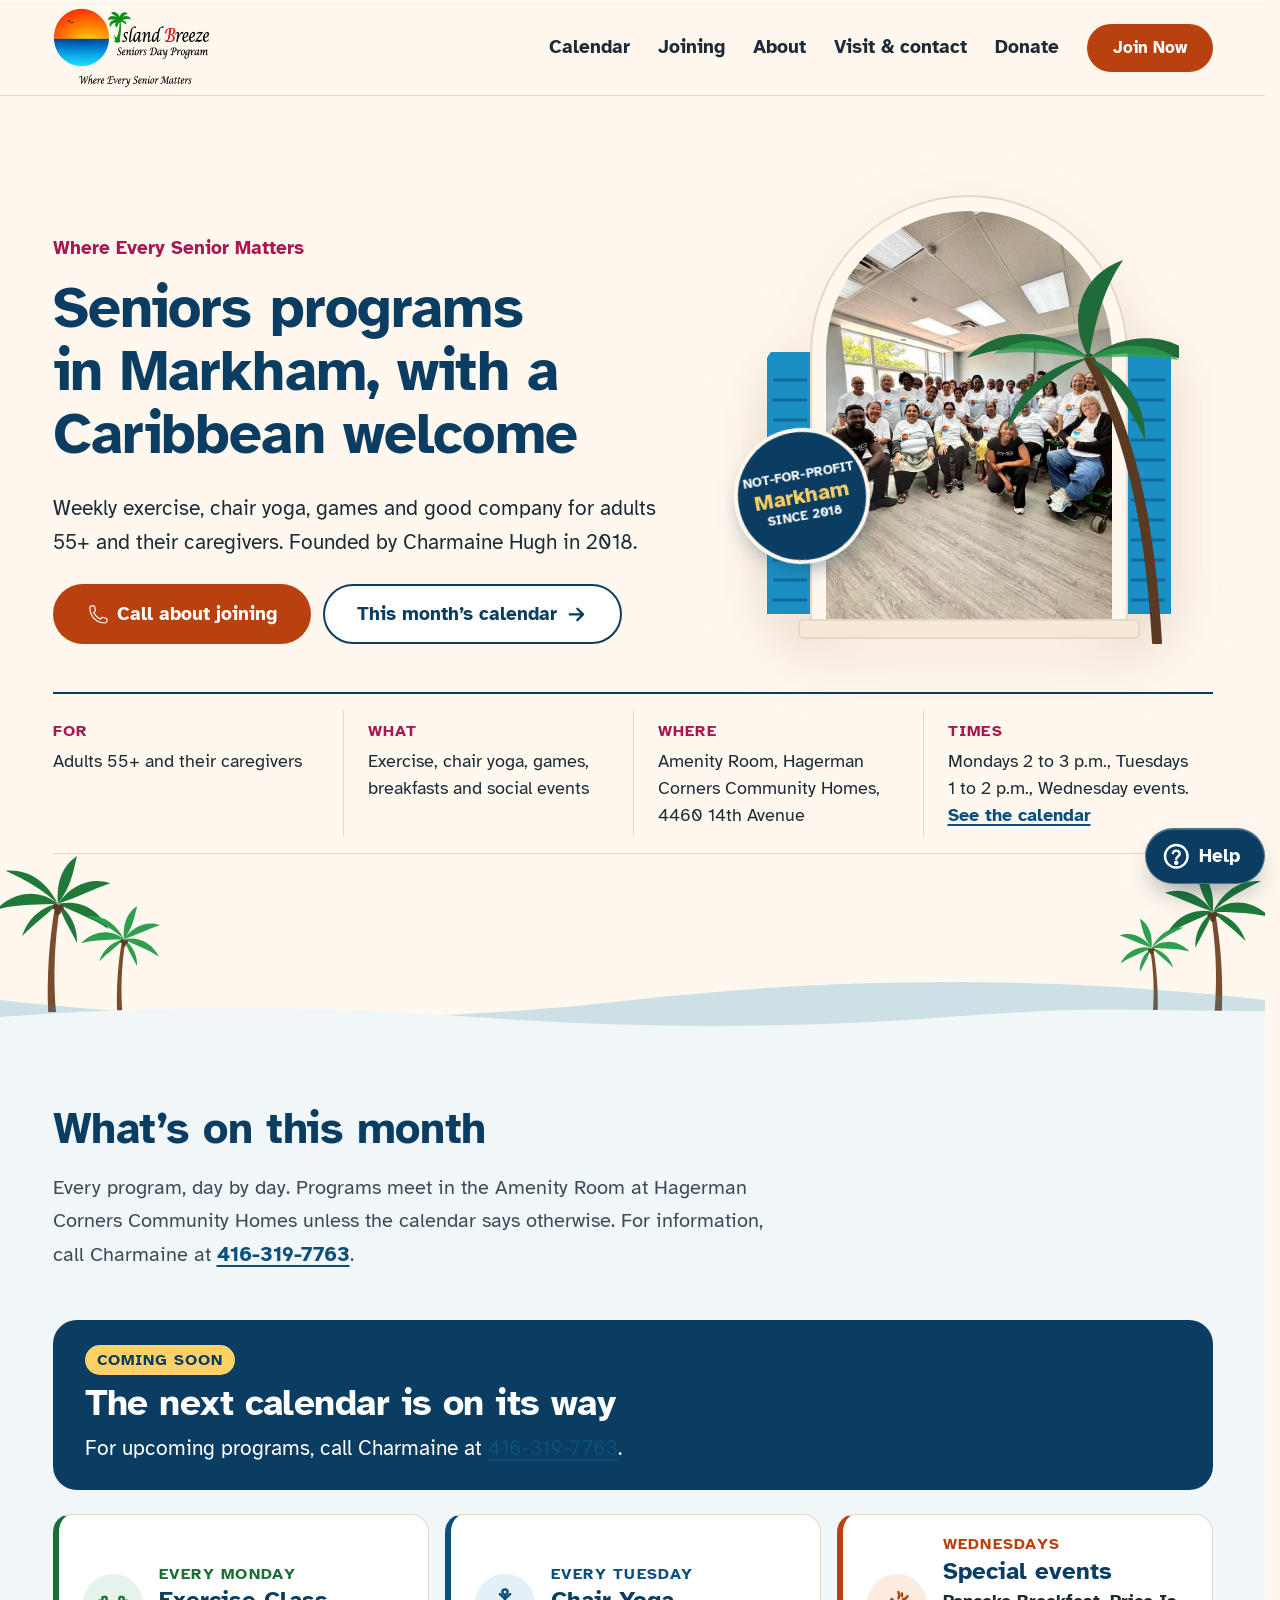
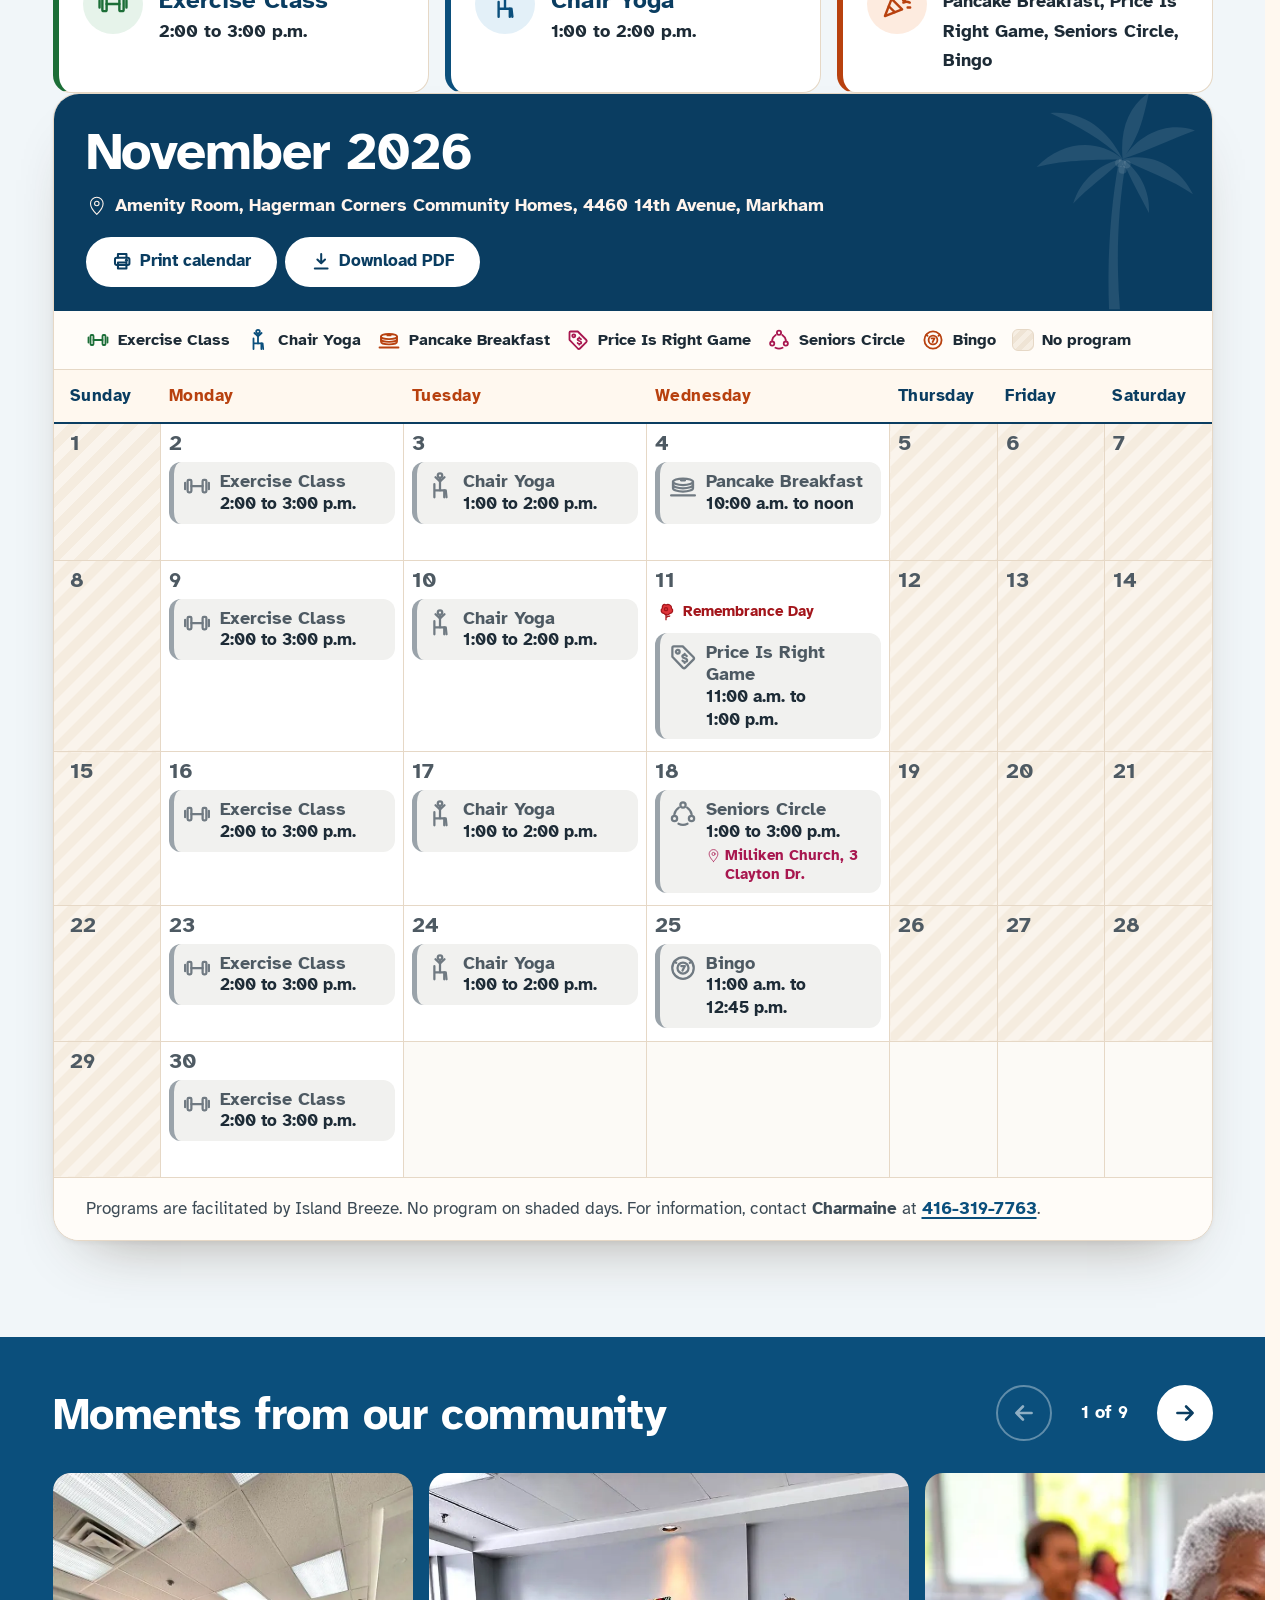
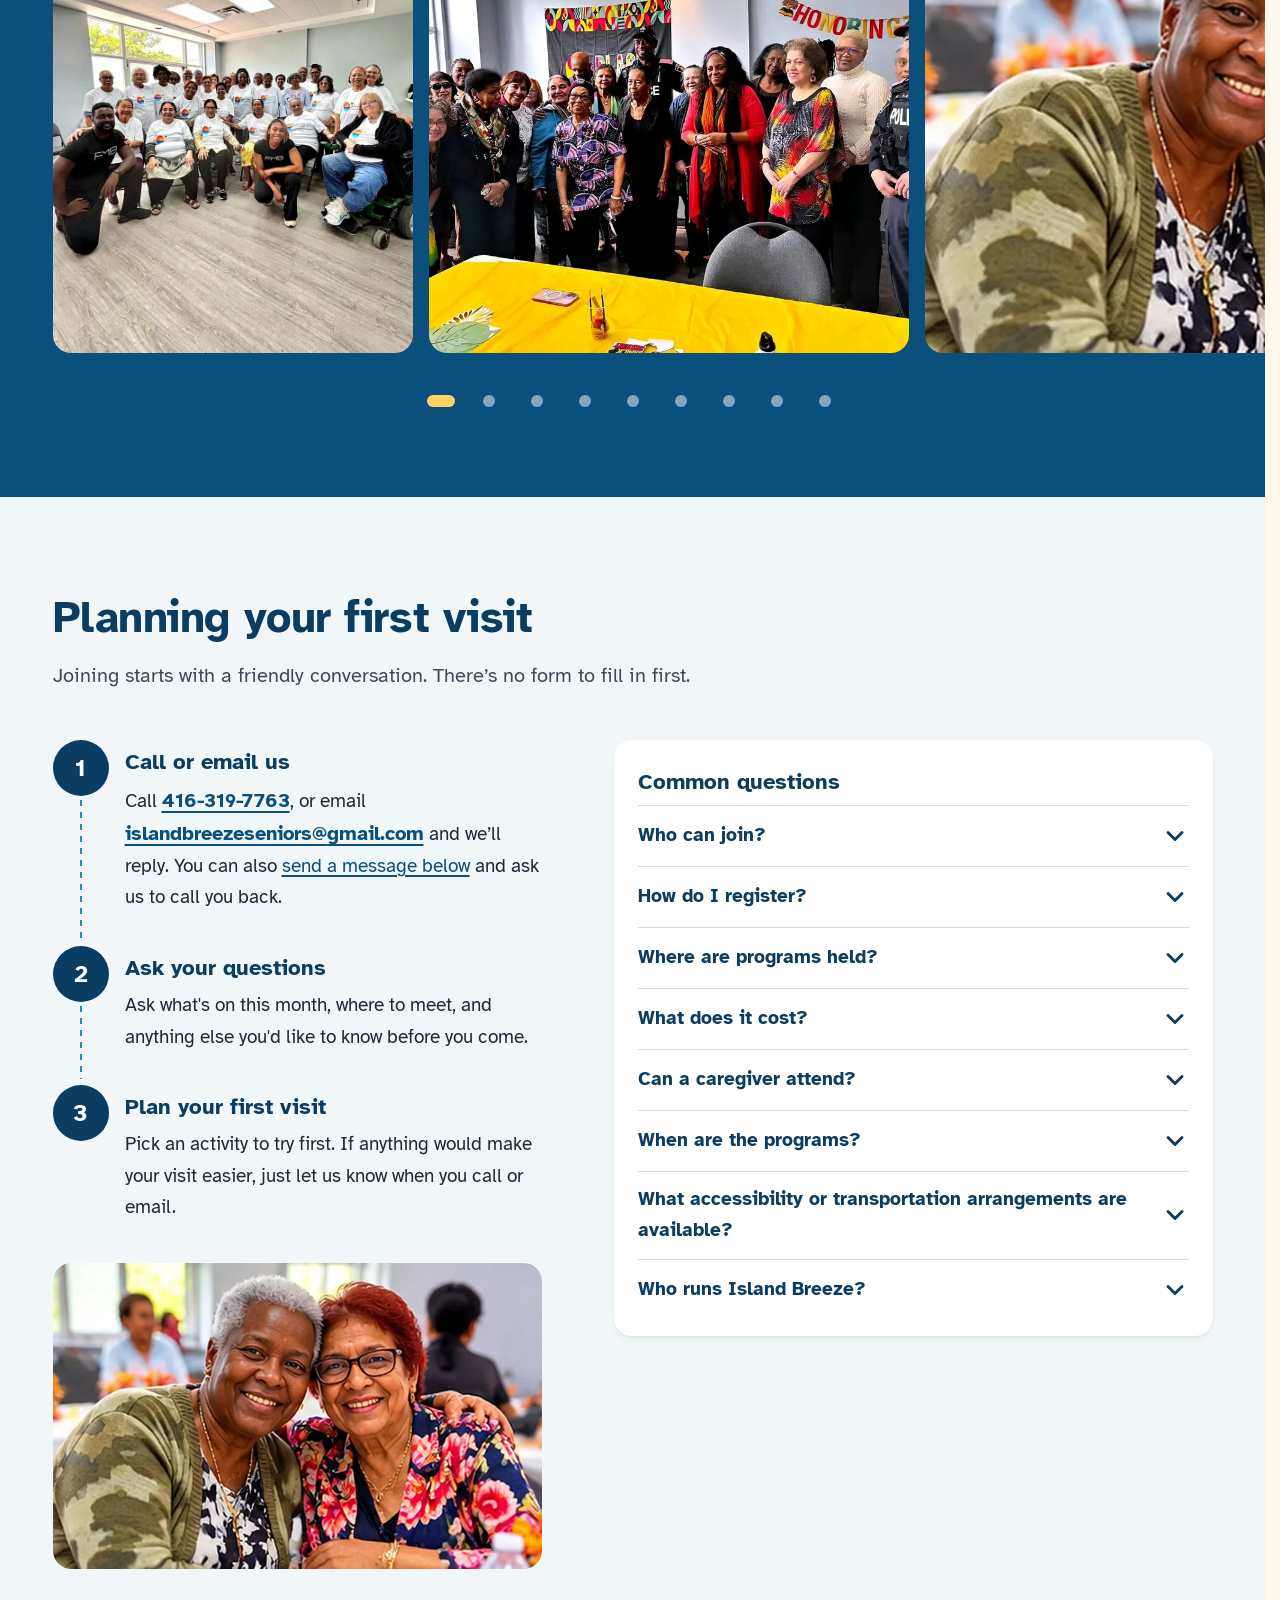
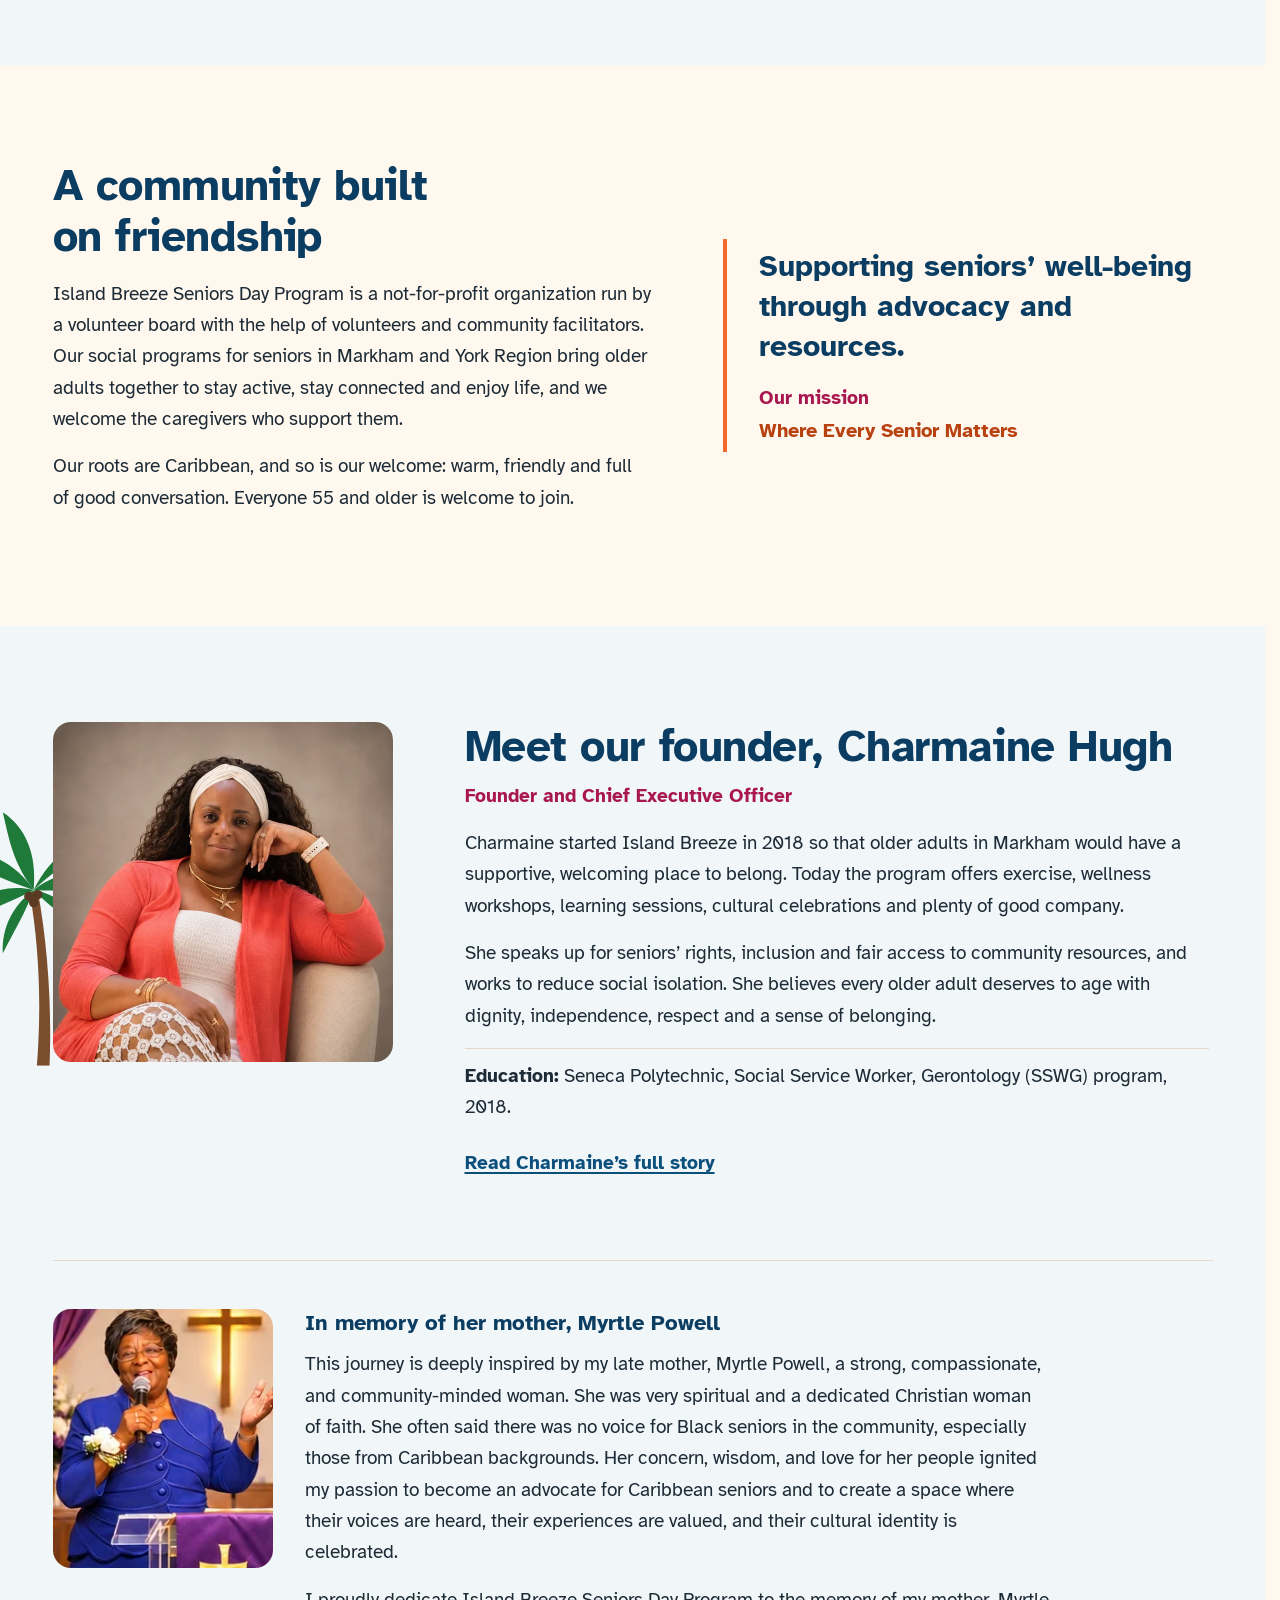
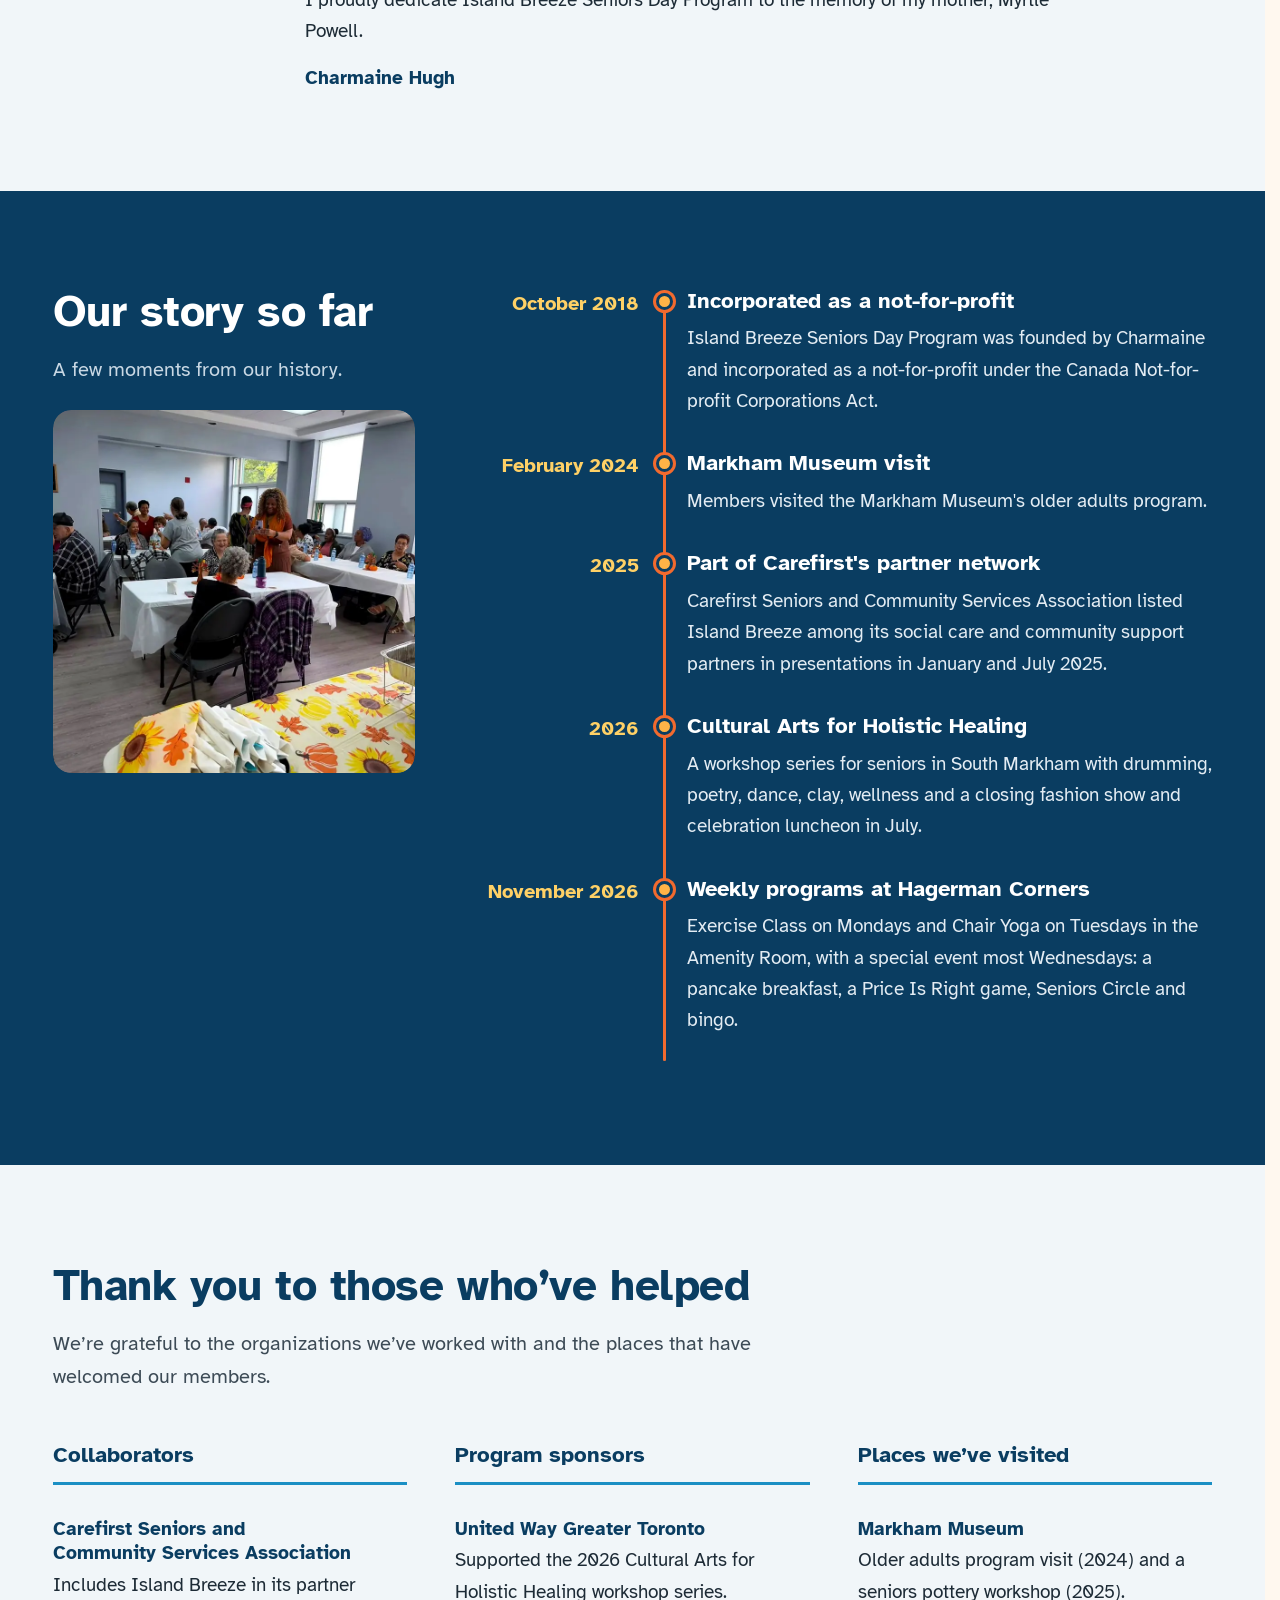
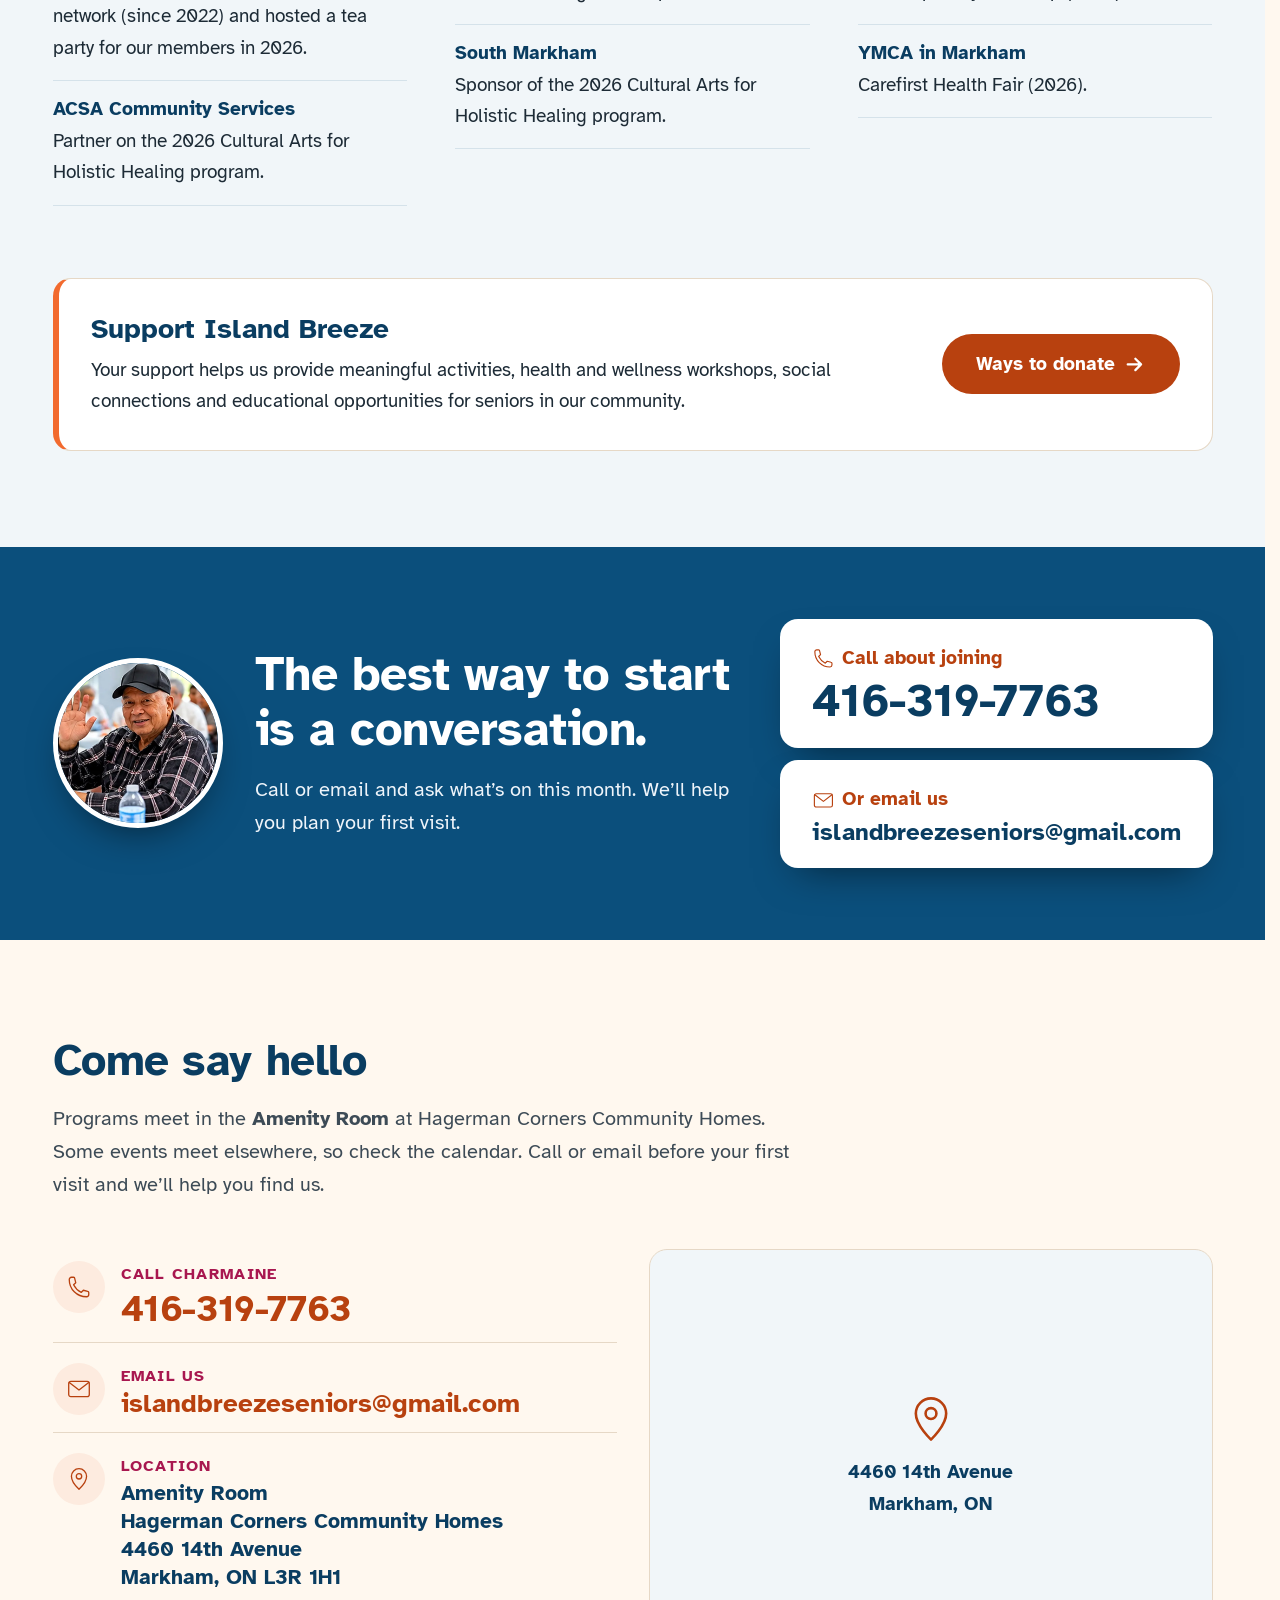
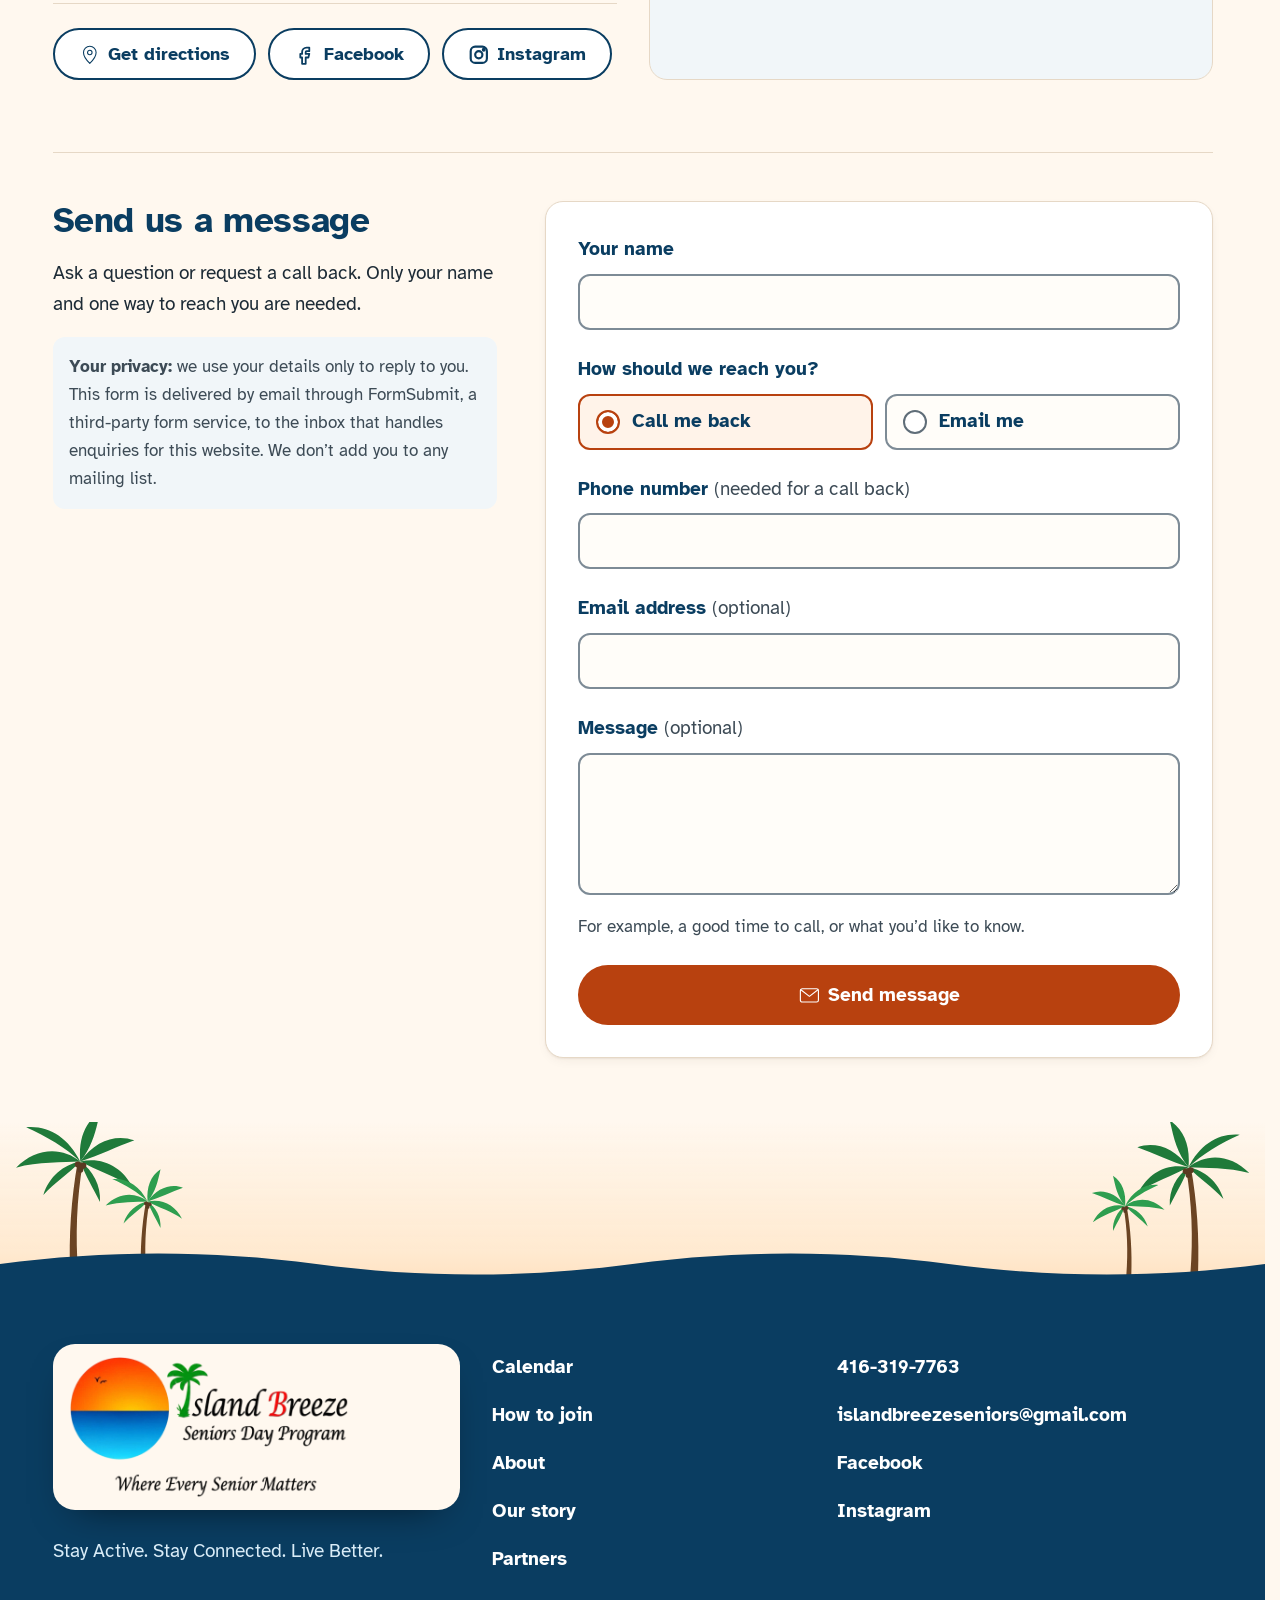
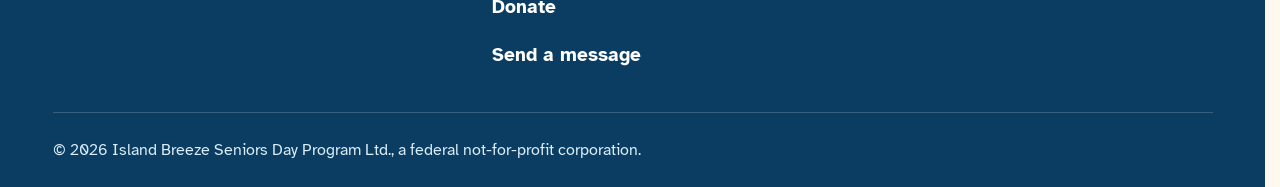
==== commit 891a325b: "Add a donation page, a "Support Island Breeze" band and Charmaine's new photo - donate.html: Charmai" ====
--- a/public/index.html
+++ b/public/index.html
@@ -674,6 +674,7 @@
         <a href="#join">Joining</a>
         <a href="#about">About</a>
         <a href="#visit">Visit &amp; contact</a>
+        <a href="donate.html">Donate</a>
       </nav>
       <a class="btn btn-primary join-btn" href="#contact" data-opens="join-panel">Join Now</a>
       <button class="menu-btn" type="button" aria-expanded="false" aria-controls="nav">
@@ -1105,8 +1106,8 @@
         <figure class="founder-photo">
           <svg class="founder-palm" viewBox="0 0 240 320" aria-hidden="true" focusable="false"><use href="#palm"/></svg>
           <picture>
-            <source type="image/webp" srcset="img/founder-charmaine-hugh.webp">
-            <img src="img/founder-charmaine-hugh.jpg" alt="Charmaine Hugh, founder of Island Breeze, smiling, with long curly hair." width="314" height="471" loading="lazy" decoding="async">
+            <source type="image/webp" srcset="img/founder-charmaine-hugh-680.webp 680w, img/founder-charmaine-hugh-1000.webp 1000w" sizes="(max-width: 860px) 86vw, 340px">
+            <img src="img/founder-charmaine-hugh-680.jpg" srcset="img/founder-charmaine-hugh-680.jpg 680w, img/founder-charmaine-hugh-1000.jpg 1000w" sizes="(max-width: 860px) 86vw, 340px" alt="Charmaine Hugh, founder of Island Breeze, smiling and seated in an armchair, wearing a cream headband, a coral cardigan and a starfish necklace." width="1000" height="1000" loading="lazy" decoding="async">
           </picture>
         </figure>
         <div class="founder-text">
@@ -1240,6 +1241,13 @@
             </ul>
           </div>
         </div>
+        <div class="support-band">
+          <div>
+            <h3>Support Island Breeze</h3>
+            <p>Your support helps us provide meaningful activities, health and wellness workshops, social connections and educational opportunities for seniors in our community.</p>
+          </div>
+          <a class="btn btn-lg btn-primary" href="donate.html">Ways to donate <svg class="ico arrow" aria-hidden="true"><use href="#i-arrow"/></svg></a>
+        </div>
       </div>
     </section>
 
@@ -1372,6 +1380,7 @@
         <a href="#about">About</a>
         <a href="#story">Our story</a>
         <a href="#supporters">Partners</a>
+        <a href="donate.html">Donate</a>
         <a href="#contact">Send a message</a>
       </nav>
       <div class="footer-links">
--- a/public/styles.css
+++ b/public/styles.css
@@ -810,7 +810,7 @@
 .founder-palm { position: absolute; z-index: -1; left: -104px; bottom: -4px; width: 190px; height: 254px; --palm-trunk: #7a4e2c; --palm-leaf: #1f7a3a; --palm-nut: #5a3a22; transform: scaleX(-1); }
 @media (max-width: 1240px) { .founder-palm { display: none; } }
 .founder-photo picture { display: block; overflow: hidden; border-radius: var(--radius); }
-.founder-photo img { width: 100%; height: auto; aspect-ratio: 2 / 3; object-fit: cover; object-position: 50% 30%; }
+.founder-photo img { width: 100%; height: auto; aspect-ratio: 1 / 1; object-fit: cover; }
 .founder-text p { max-width: var(--measure); }
 .founder-role { margin-top: calc(-1 * var(--s-2)); font-weight: 700; color: var(--pink-700); }
 .founder-edu { padding-top: var(--s-3); border-top: 1px solid var(--line); }
@@ -830,3 +830,50 @@
   .tribute { grid-template-columns: minmax(0, 1fr); gap: var(--s-4); margin-top: var(--s-7); }
   .tribute picture { max-width: 220px; }
 }
+
+/* ---------- Support band (home page, end of Partners) ---------- */
+.support-band { display: grid; grid-template-columns: minmax(0, 1fr) auto; gap: var(--s-5) var(--s-7); align-items: center; margin-top: var(--s-8); padding: var(--s-6); border-radius: var(--radius); background: var(--card); border: 1px solid var(--line); border-left: 6px solid var(--sunset); }
+.support-band h3 { margin-bottom: var(--s-2); font-size: clamp(1.4rem, 1.15rem + 1vw, 1.75rem); }
+.support-band p { margin: 0; max-width: var(--measure); }
+@media (max-width: 760px) { .support-band { grid-template-columns: minmax(0, 1fr); padding: var(--s-5) var(--s-4); } .support-band .btn { width: 100%; } }
+
+/* ---------- Donate page ---------- */
+.nav a[aria-current="page"] { color: var(--accent); }
+.nav a[aria-current="page"]::after { transform: scaleX(1); }
+.donate-hero { padding: var(--s-7) 0 var(--s-8); background: var(--sand); }
+.donate-hero-inner { display: grid; grid-template-columns: minmax(0, 1.15fr) minmax(0, .85fr); gap: var(--s-7); align-items: center; }
+.donate-hero h1 { max-width: 16ch; margin-bottom: var(--s-4); }
+.donate-lead { max-width: 34em; font-size: 1.3125rem; }
+.donate-strong { margin-bottom: var(--s-5); font-weight: 700; font-size: 1.3125rem; color: var(--pink-700); }
+.donate-photo { margin: 0; }
+.donate-photo picture { display: block; overflow: hidden; border-radius: var(--radius); }
+.donate-photo img { width: 100%; height: auto; aspect-ratio: 1 / 1; object-fit: cover; }
+.ways { display: grid; grid-template-columns: repeat(3, minmax(0, 1fr)); gap: var(--s-5); margin-top: var(--s-5); }
+.way { display: flex; flex-direction: column; align-items: flex-start; padding: var(--s-5); border-radius: var(--radius); background: var(--card); border: 1px solid var(--line); border-top: 5px solid var(--ocean-900); }
+.way h3 { margin-bottom: var(--s-3); font-size: 1.5rem; }
+.way p { margin: 0; }
+.way-label { font-weight: 700; color: var(--muted); }
+.way-value { margin-top: var(--s-1) !important; font-weight: 700; font-size: 1.25rem; line-height: 1.35; color: var(--ocean-900); overflow-wrap: anywhere; }
+.way-value a { color: var(--ocean); }
+.way-text { margin-bottom: var(--s-2) !important; }
+.way-contact { font-size: 1.125rem; }
+.way-contact a, .way-value a { display: inline-flex; align-items: center; min-height: 44px; }
+.copy-btn { margin-top: var(--s-4); min-height: 48px; }
+.copy-status { min-height: 1.6em; margin-top: var(--s-2) !important; font-weight: 700; color: var(--palm-700); }
+.copy-status:empty { display: none; }
+.notice { max-width: 52rem; margin-top: var(--s-7); padding: var(--s-5) var(--s-6); border-radius: var(--radius); background: #fff8e6; border: 2px solid #e2b33c; }
+.notice h3 { margin-bottom: var(--s-2); font-size: 1.375rem; }
+.notice p { max-width: var(--measure); }
+.notice p:last-child { margin-bottom: 0; }
+.donate-thanks { text-align: center; }
+.donate-thanks-inner { max-width: 46rem; }
+.donate-thanks h2 { margin-inline: auto; }
+.donate-sign { font-weight: 700; color: var(--pink-700); }
+.donate-mission { font-size: 1.1875rem; }
+.donate-back a { font-weight: 700; }
+@media (max-width: 900px) {
+  .donate-hero-inner { grid-template-columns: minmax(0, 1fr); gap: var(--s-6); }
+  .donate-photo { max-width: 520px; }
+  .ways { grid-template-columns: minmax(0, 1fr); }
+  .notice { padding: var(--s-5) var(--s-4); }
+}
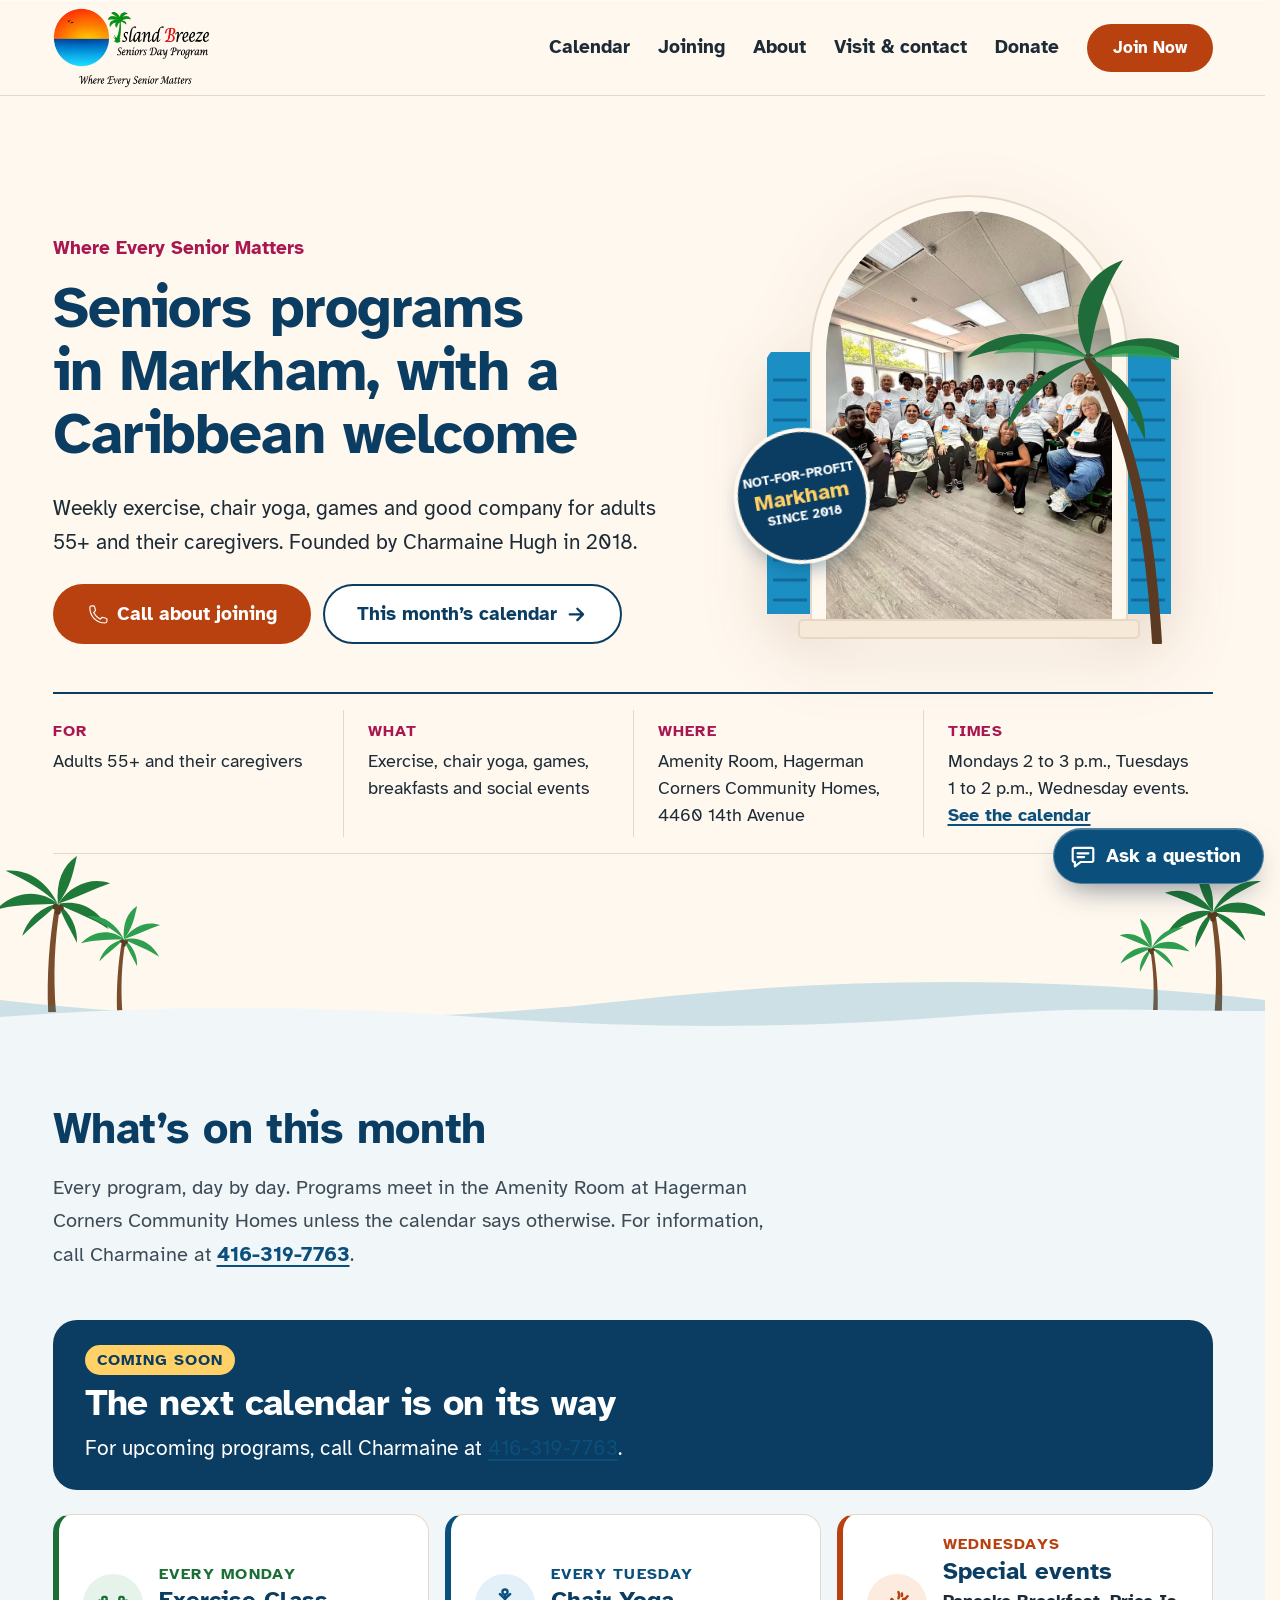
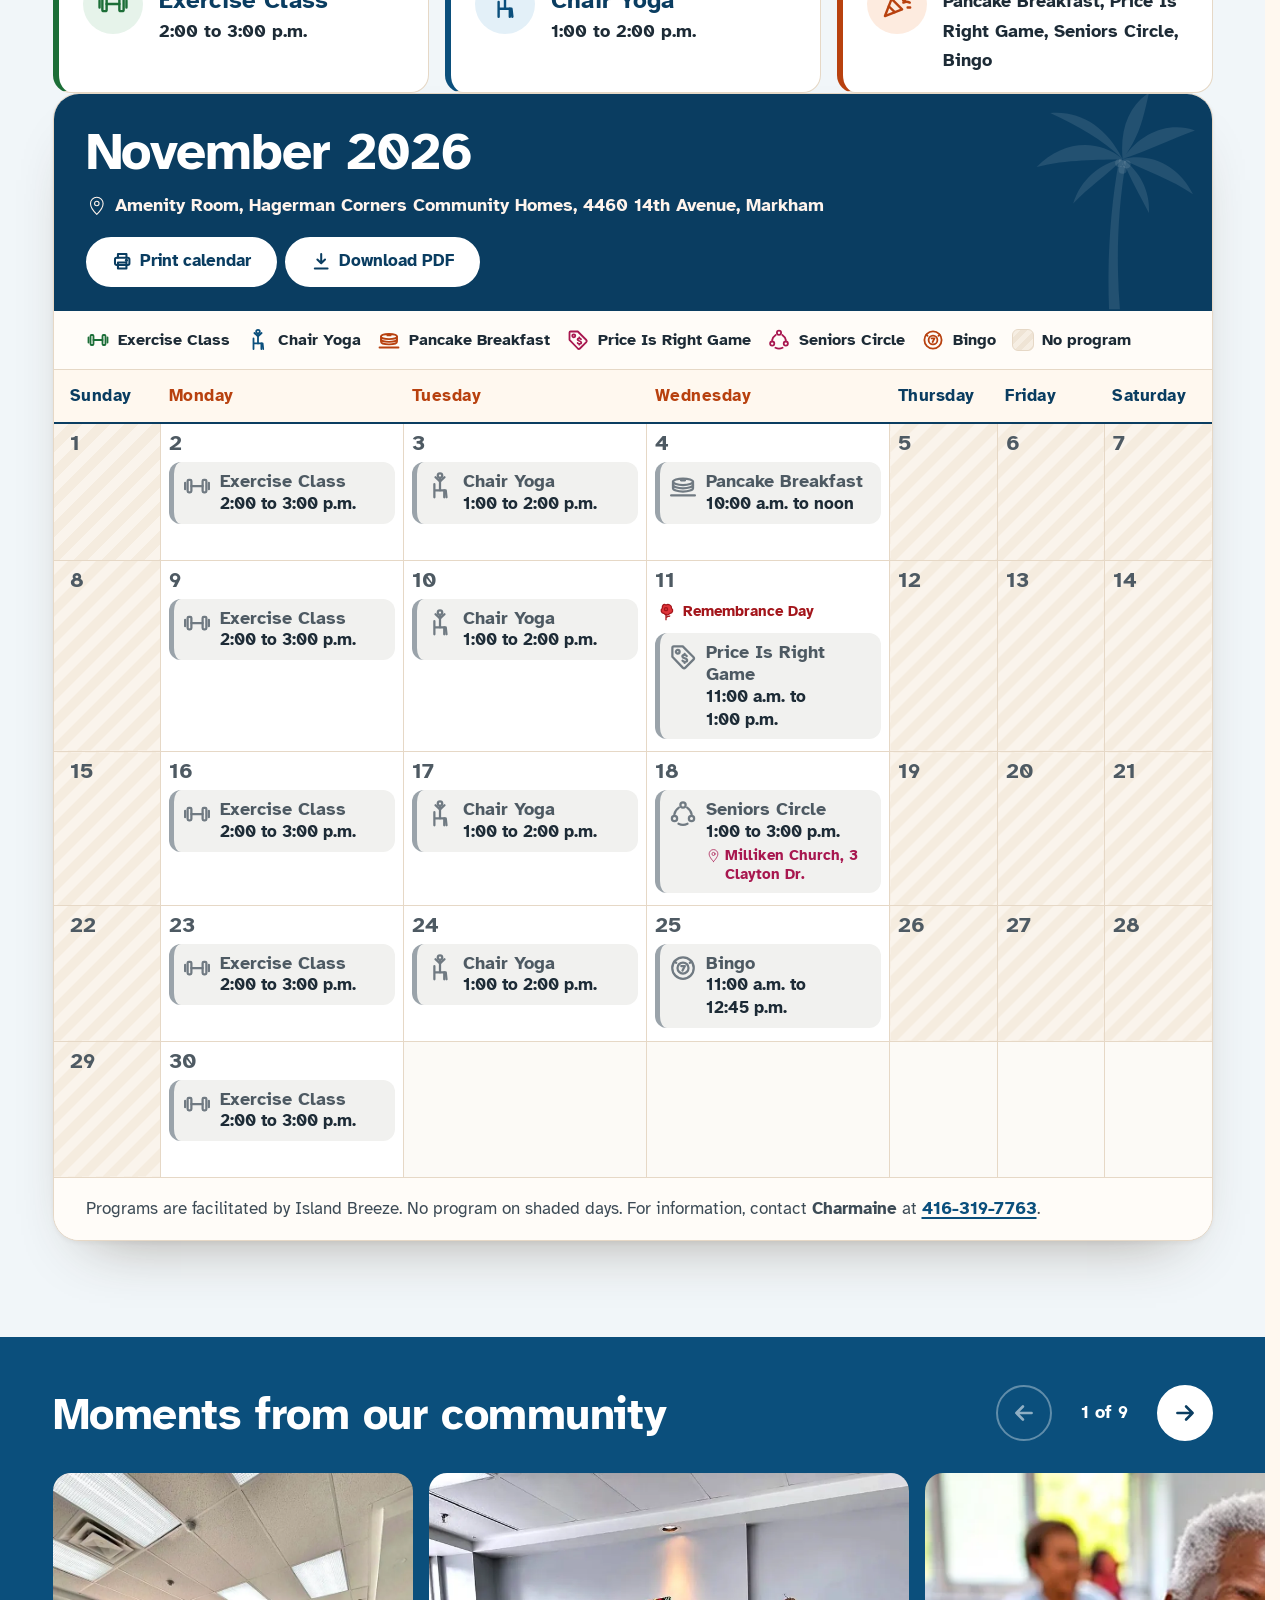
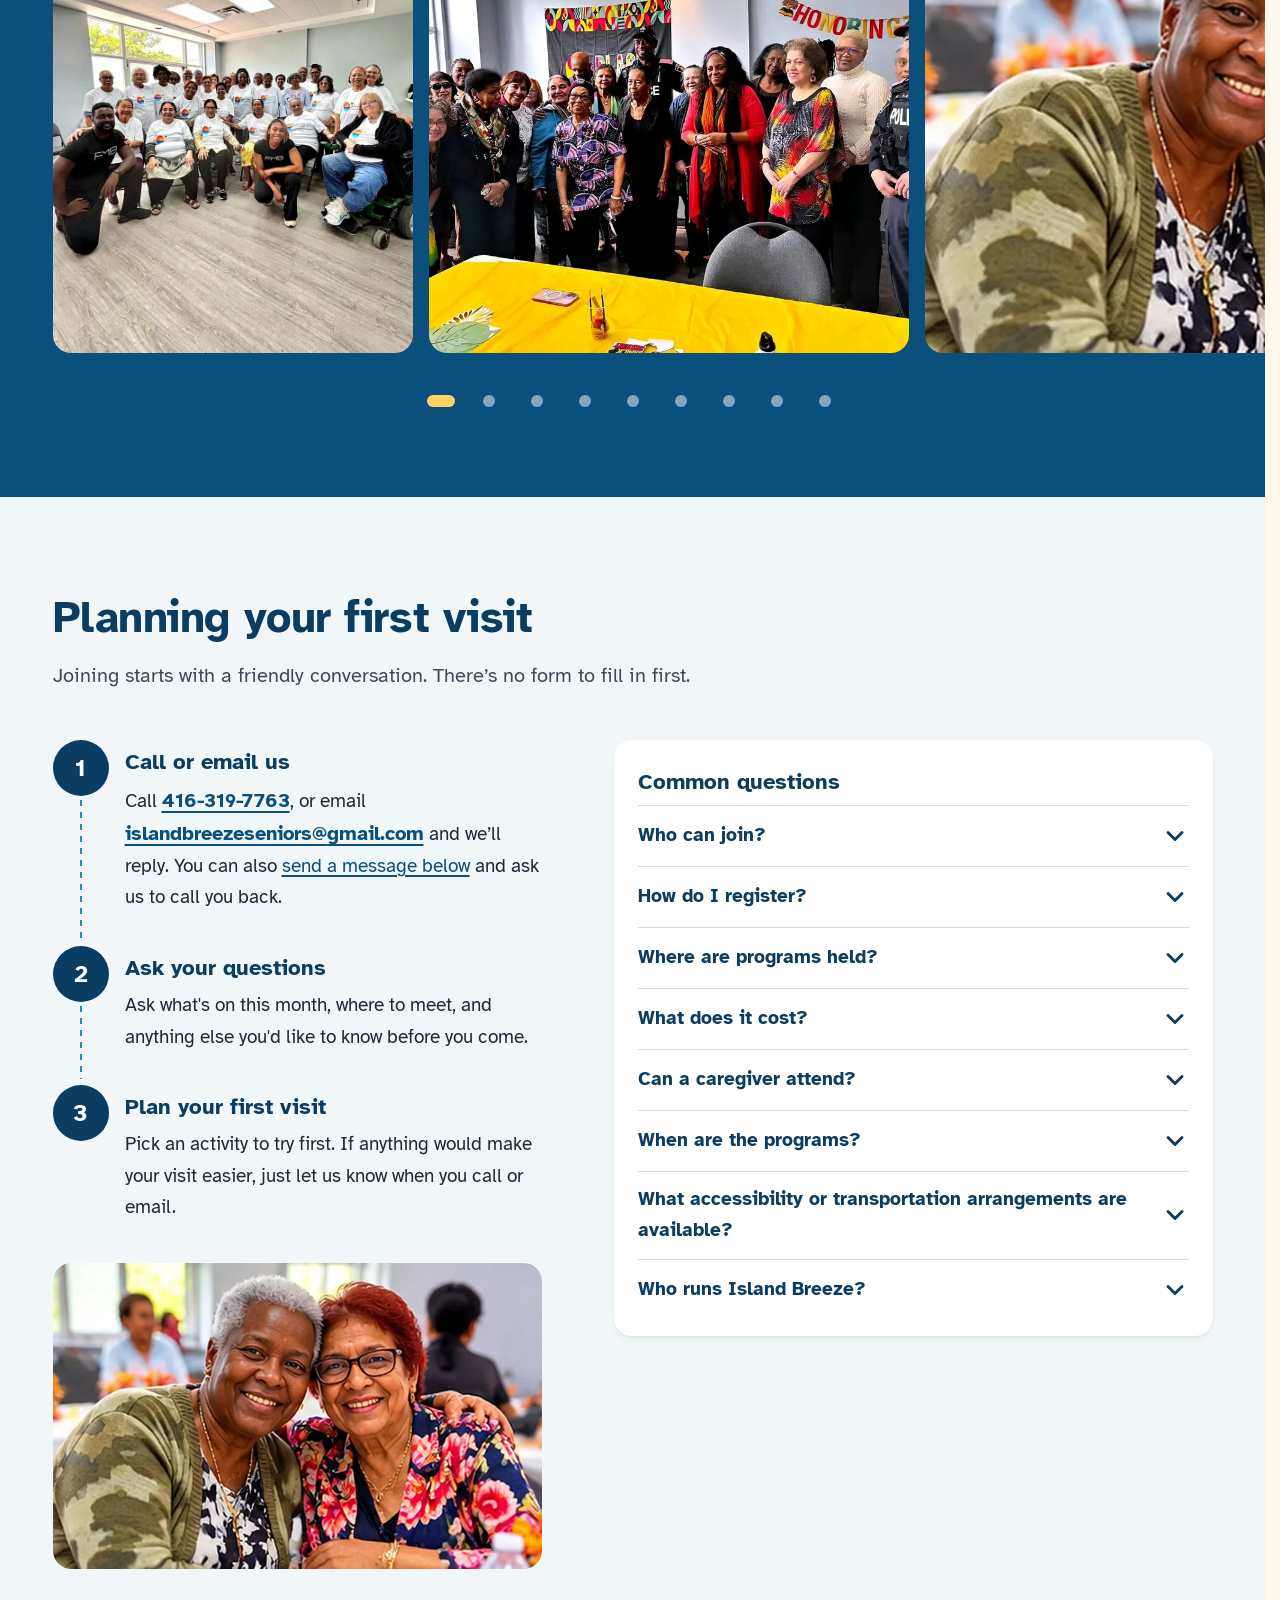
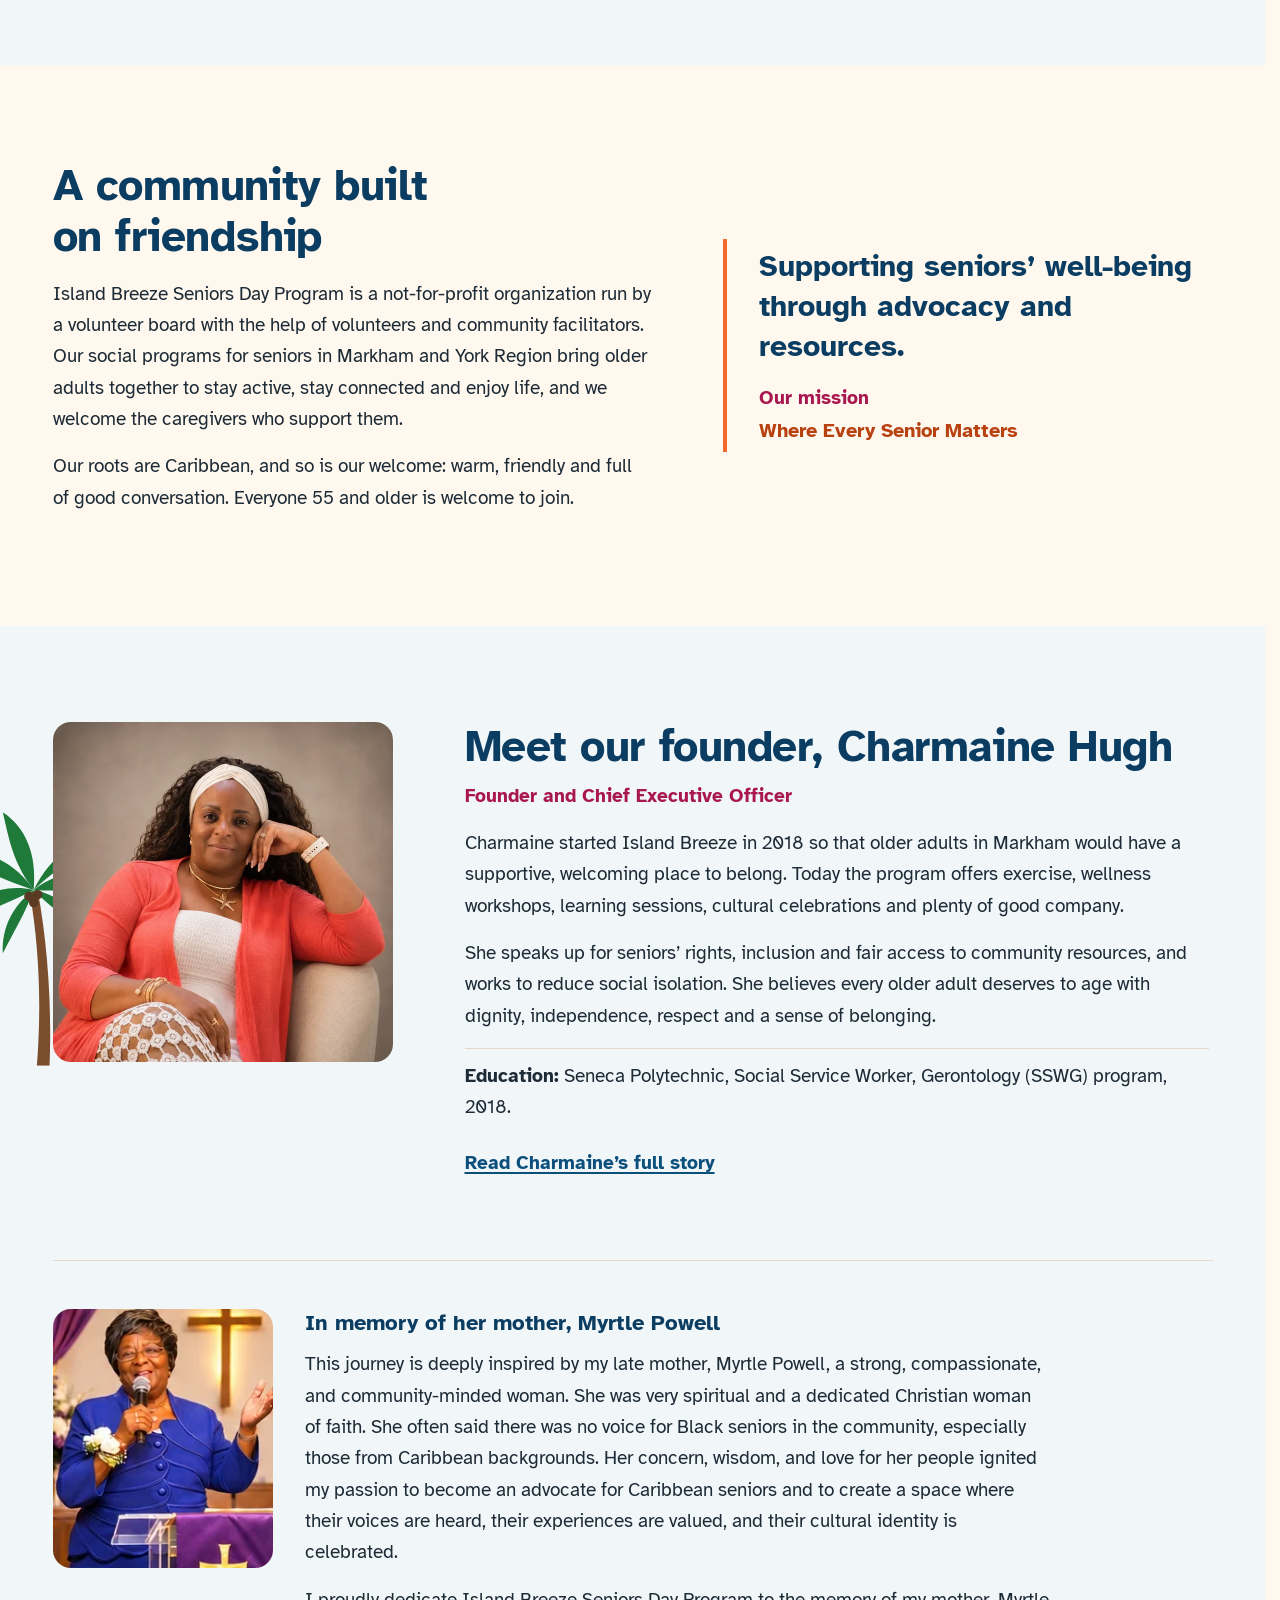
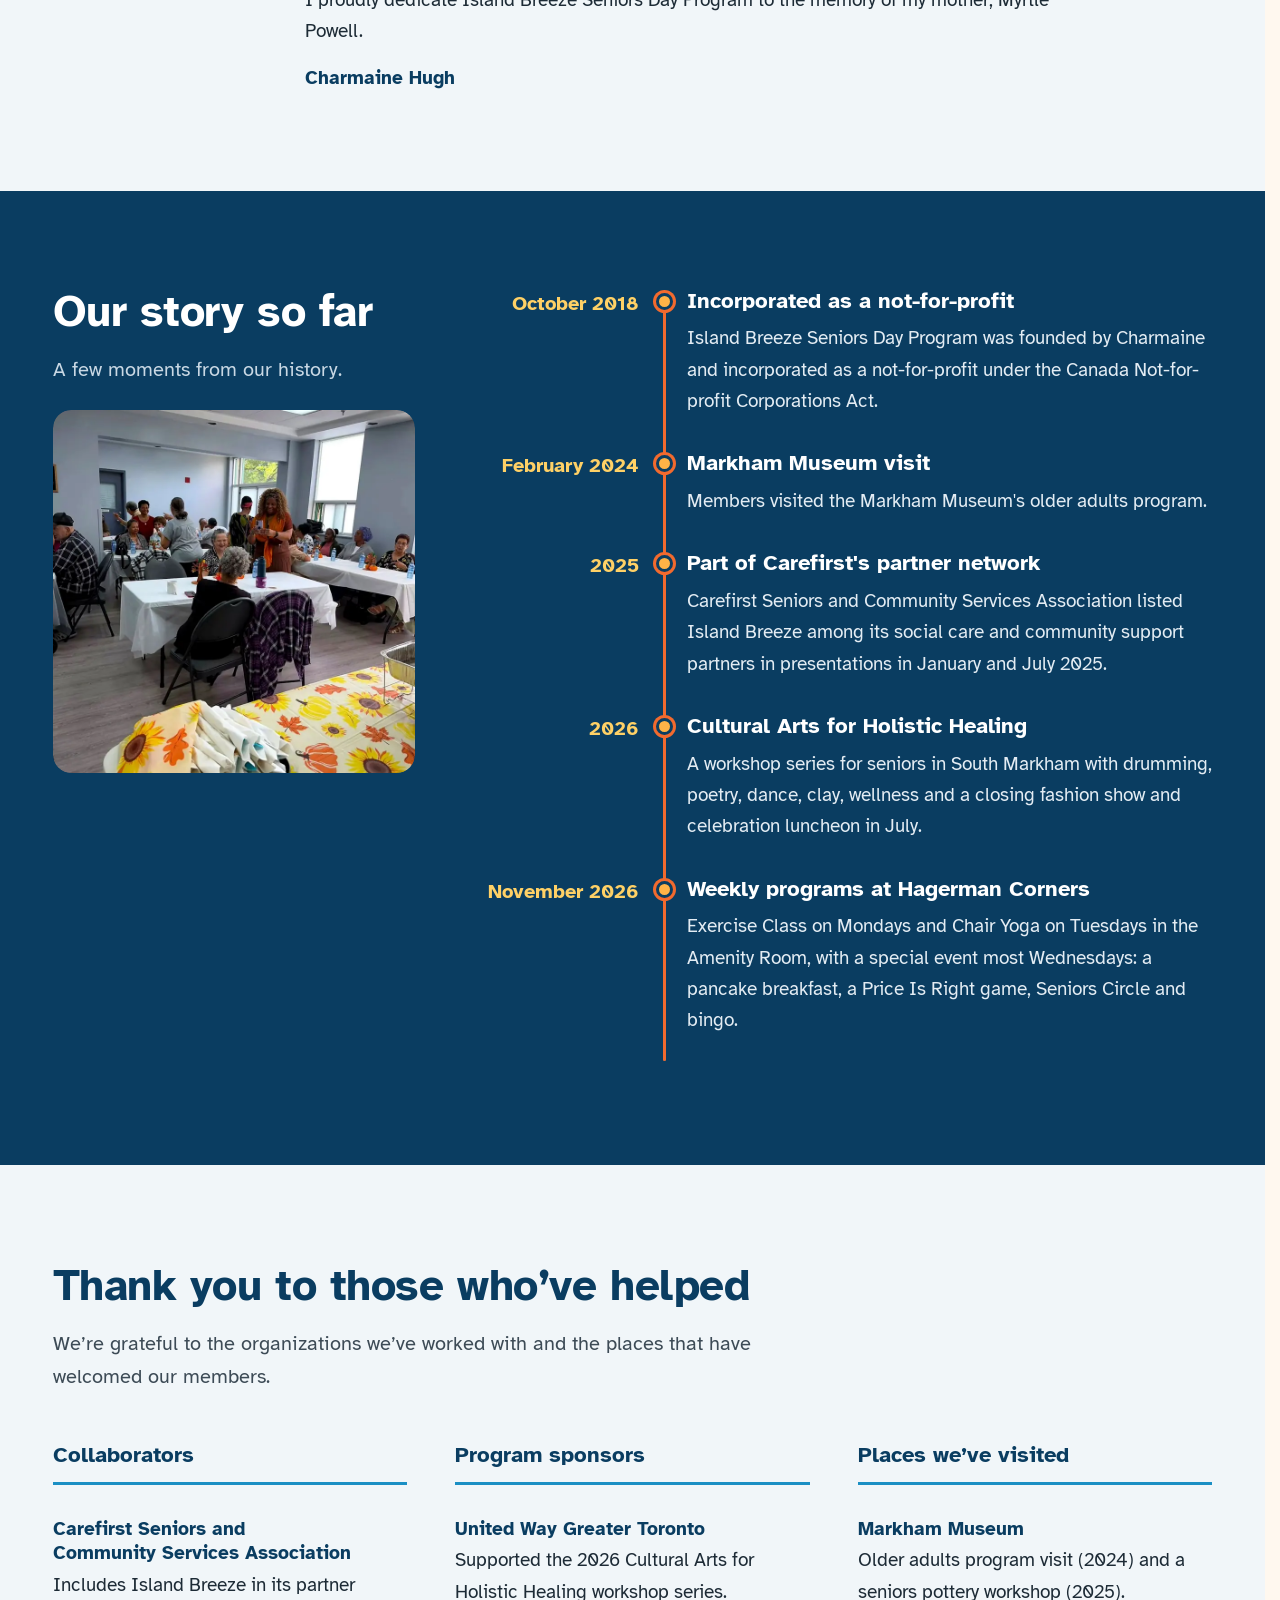
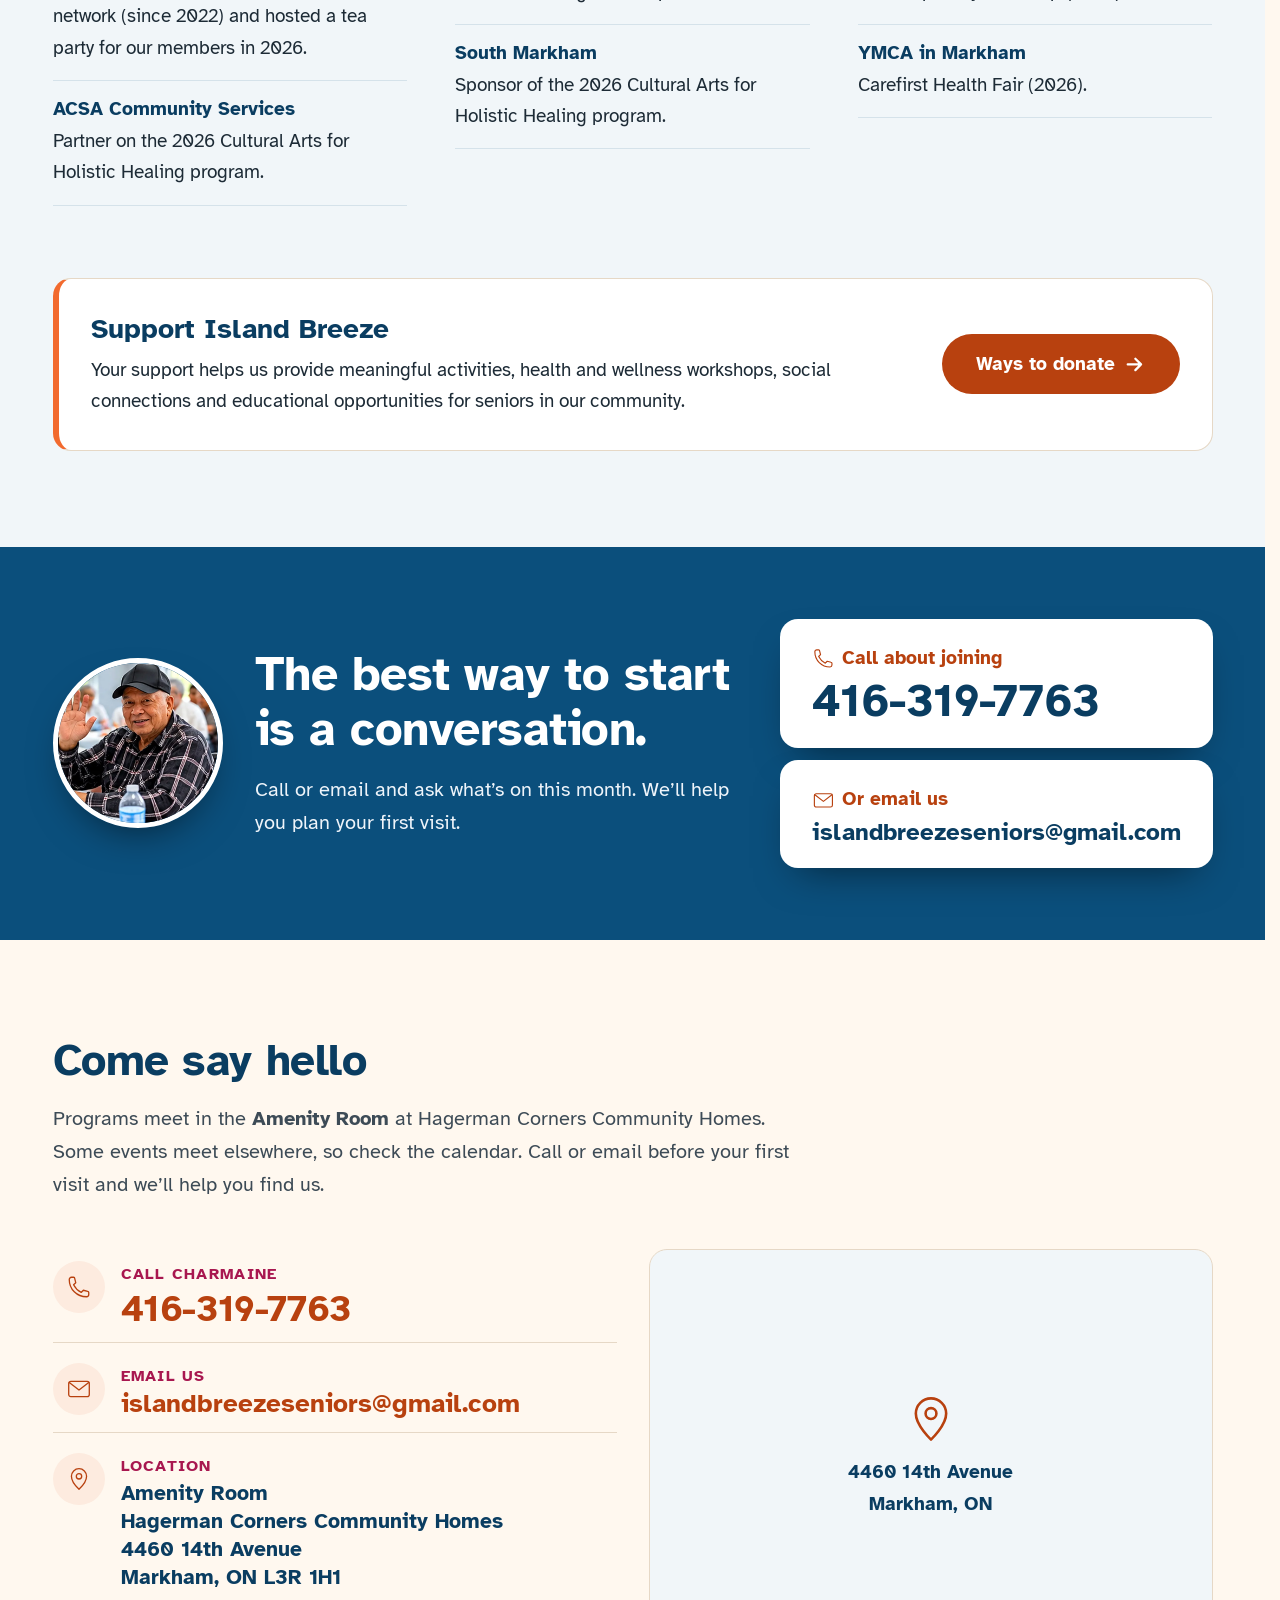
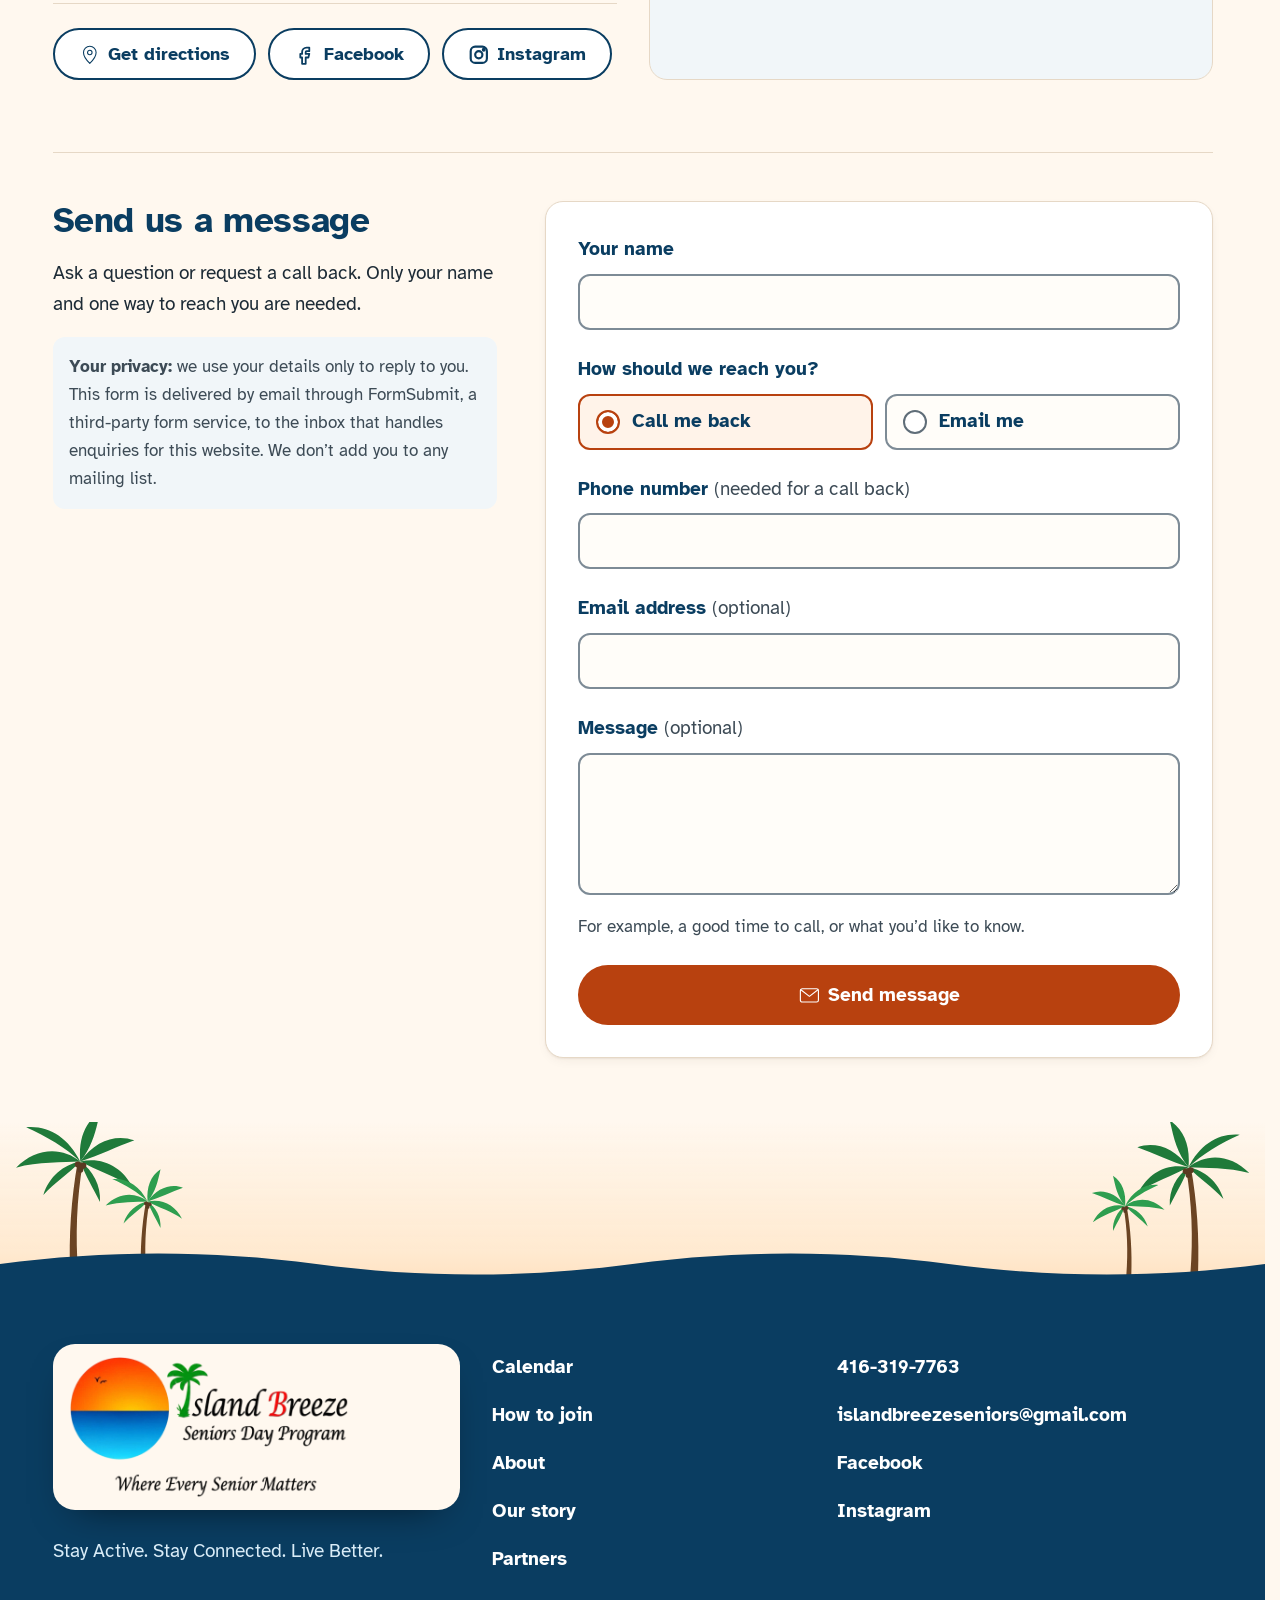
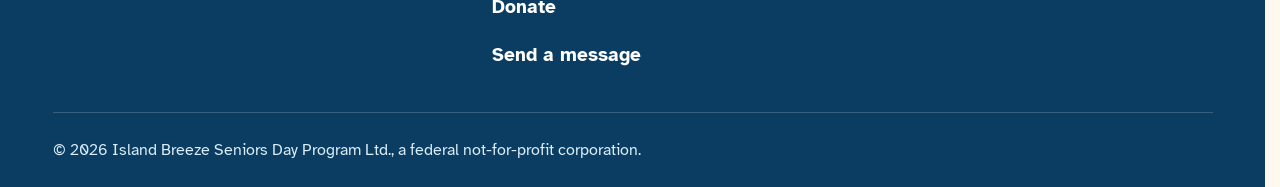
==== commit c4ce2c61: "Replace the scripted Help assistant with an AI chat assistant The new widget (public/chat-widget.js)" ====
--- a/public/index.html
+++ b/public/index.html
@@ -606,6 +606,7 @@
   <link rel="stylesheet" href="styles.css">
   <script>document.documentElement.classList.add('js')</script>
   <script src="main.js" defer></script>
+  <script src="chat-widget.js" defer></script>
 </head>
 <body>
   <a class="skip" href="#main">Skip to main content</a>
@@ -674,7 +675,7 @@
         <a href="#join">Joining</a>
         <a href="#about">About</a>
         <a href="#visit">Visit &amp; contact</a>
-        <a href="donate.html">Donate</a>
+        <a href="donate">Donate</a>
       </nav>
       <a class="btn btn-primary join-btn" href="#contact" data-opens="join-panel">Join Now</a>
       <button class="menu-btn" type="button" aria-expanded="false" aria-controls="nav">
@@ -1246,7 +1247,7 @@
             <h3>Support Island Breeze</h3>
             <p>Your support helps us provide meaningful activities, health and wellness workshops, social connections and educational opportunities for seniors in our community.</p>
           </div>
-          <a class="btn btn-lg btn-primary" href="donate.html">Ways to donate <svg class="ico arrow" aria-hidden="true"><use href="#i-arrow"/></svg></a>
+          <a class="btn btn-lg btn-primary" href="donate">Ways to donate <svg class="ico arrow" aria-hidden="true"><use href="#i-arrow"/></svg></a>
         </div>
       </div>
     </section>
@@ -1380,7 +1381,7 @@
         <a href="#about">About</a>
         <a href="#story">Our story</a>
         <a href="#supporters">Partners</a>
-        <a href="donate.html">Donate</a>
+        <a href="donate">Donate</a>
         <a href="#contact">Send a message</a>
       </nav>
       <div class="footer-links">
@@ -1458,28 +1459,8 @@
     </div>
   </dialog>
 
-  <!-- Help assistant (D): scripted answers from data/faq.json only. No AI, no tracking, no cookies. -->
-  <button class="help-launcher" type="button" data-opens="help-panel" hidden><svg class="ico" aria-hidden="true"><use href="#a-help"/></svg>Help</button>
-  <dialog class="sheet help-panel" id="help-panel" aria-labelledby="help-title">
-    <div class="sheet-grab" aria-hidden="true"><span></span></div>
-    <div class="sheet-head">
-      <div>
-        <h2 id="help-title">Questions? Ask here</h2>
-        <p class="sheet-sub">Ask about times, the calendar, the location, joining and more. Spelling doesn&rsquo;t need to be perfect.</p>
-      </div>
-      <button class="icon-btn" type="button" data-close><svg class="ico" aria-hidden="true"><use href="#a-close"/></svg><span class="visually-hidden">Close</span></button>
-    </div>
-    <div class="help-log" role="log" aria-live="polite" aria-label="Conversation" tabindex="0">
-      <div class="msg msg-bot"><p>Hello! I can answer questions about Island Breeze, like what&rsquo;s on this week or where we meet. Tap a question, or type your own.</p><div class="help-chips" role="group" aria-label="Suggested questions"></div></div>
-    </div>
-    <form class="help-ask">
-      <label for="help-q">Or type your question</label>
-      <div class="help-ask-row">
-        <input id="help-q" type="text" autocomplete="off" enterkeyhint="send">
-        <button class="btn btn-primary" type="submit">Ask</button>
-      </div>
-    </form>
-  </dialog>
+  <!-- Chat assistant: chat-widget.js (AI answers from Island Breeze facts and the live calendar, via a Supabase Edge Function).
+       It replaced the scripted Help assistant (Nov 2026); that code in main.js now does nothing because its markup is gone. -->
 
   <!-- Mobile call bar: hidden near the top, over the form, and while typing -->
   <div class="call-bar glass" aria-hidden="true">
